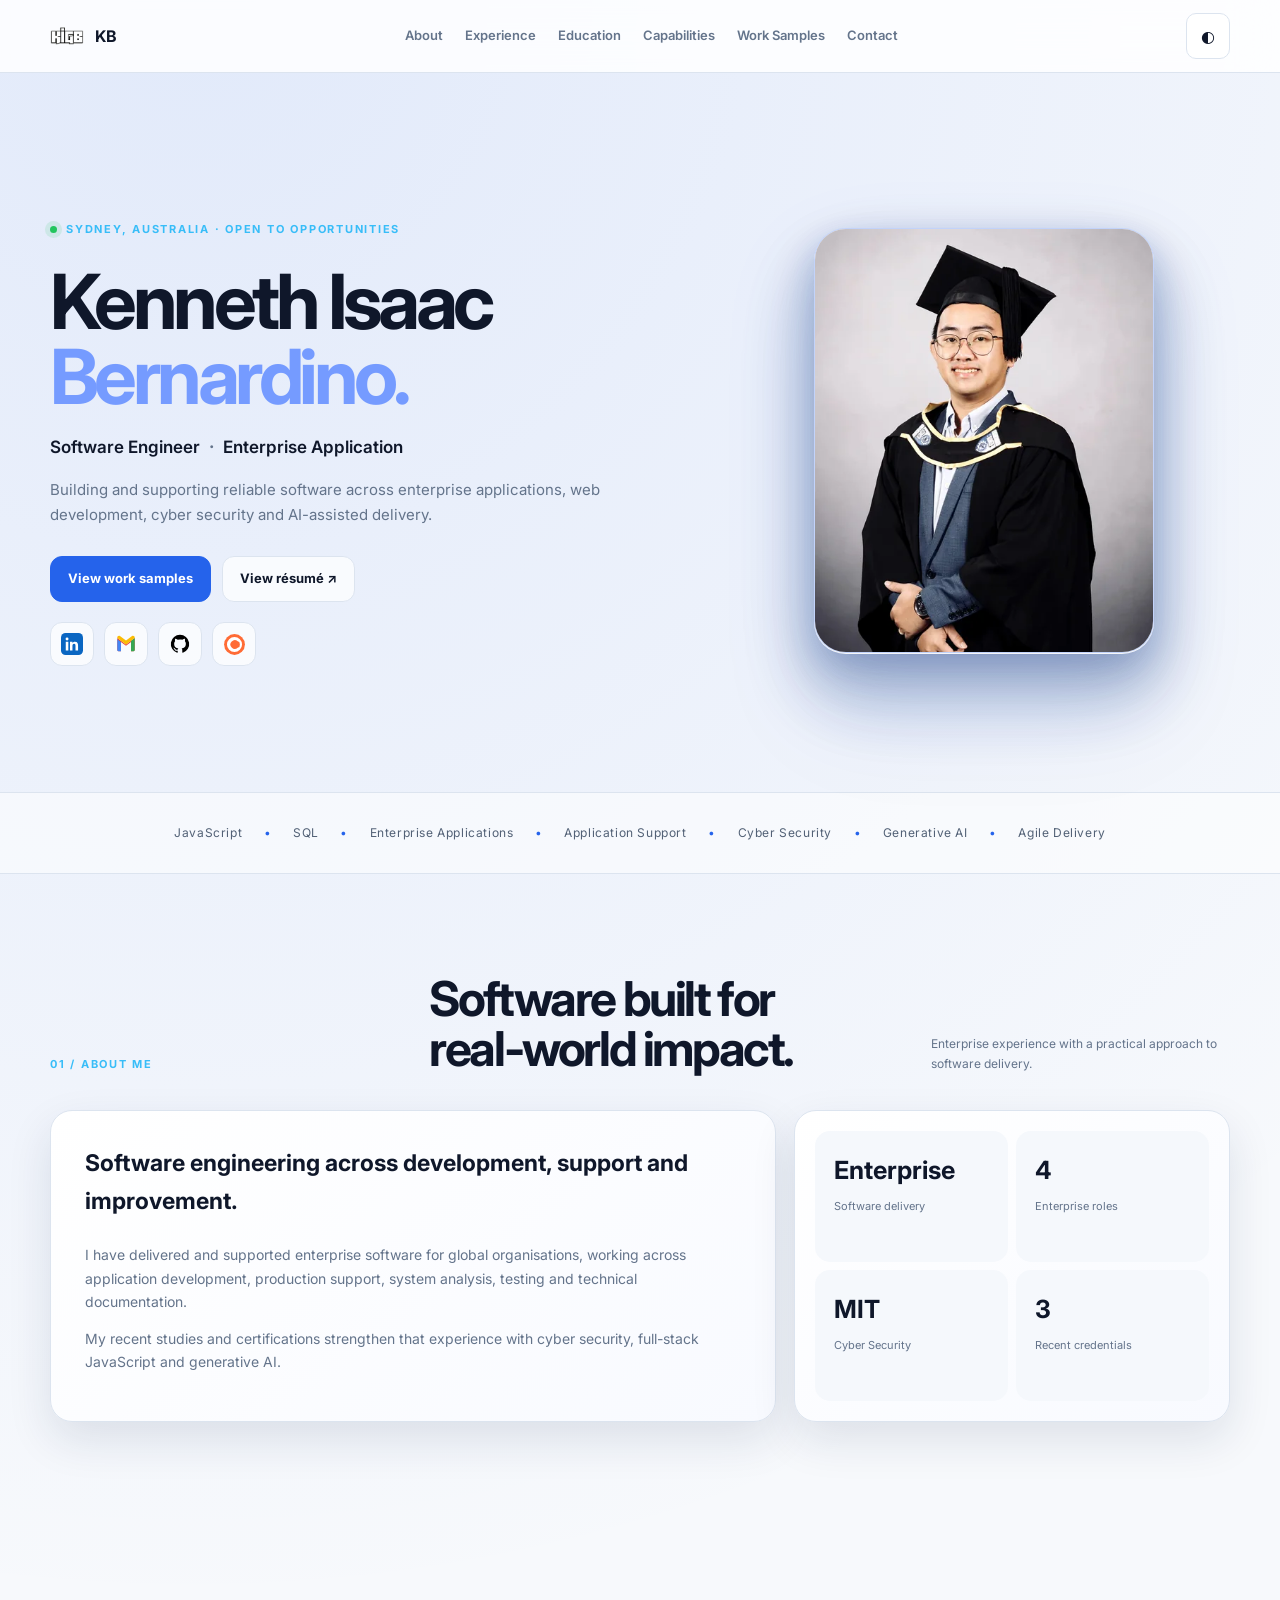
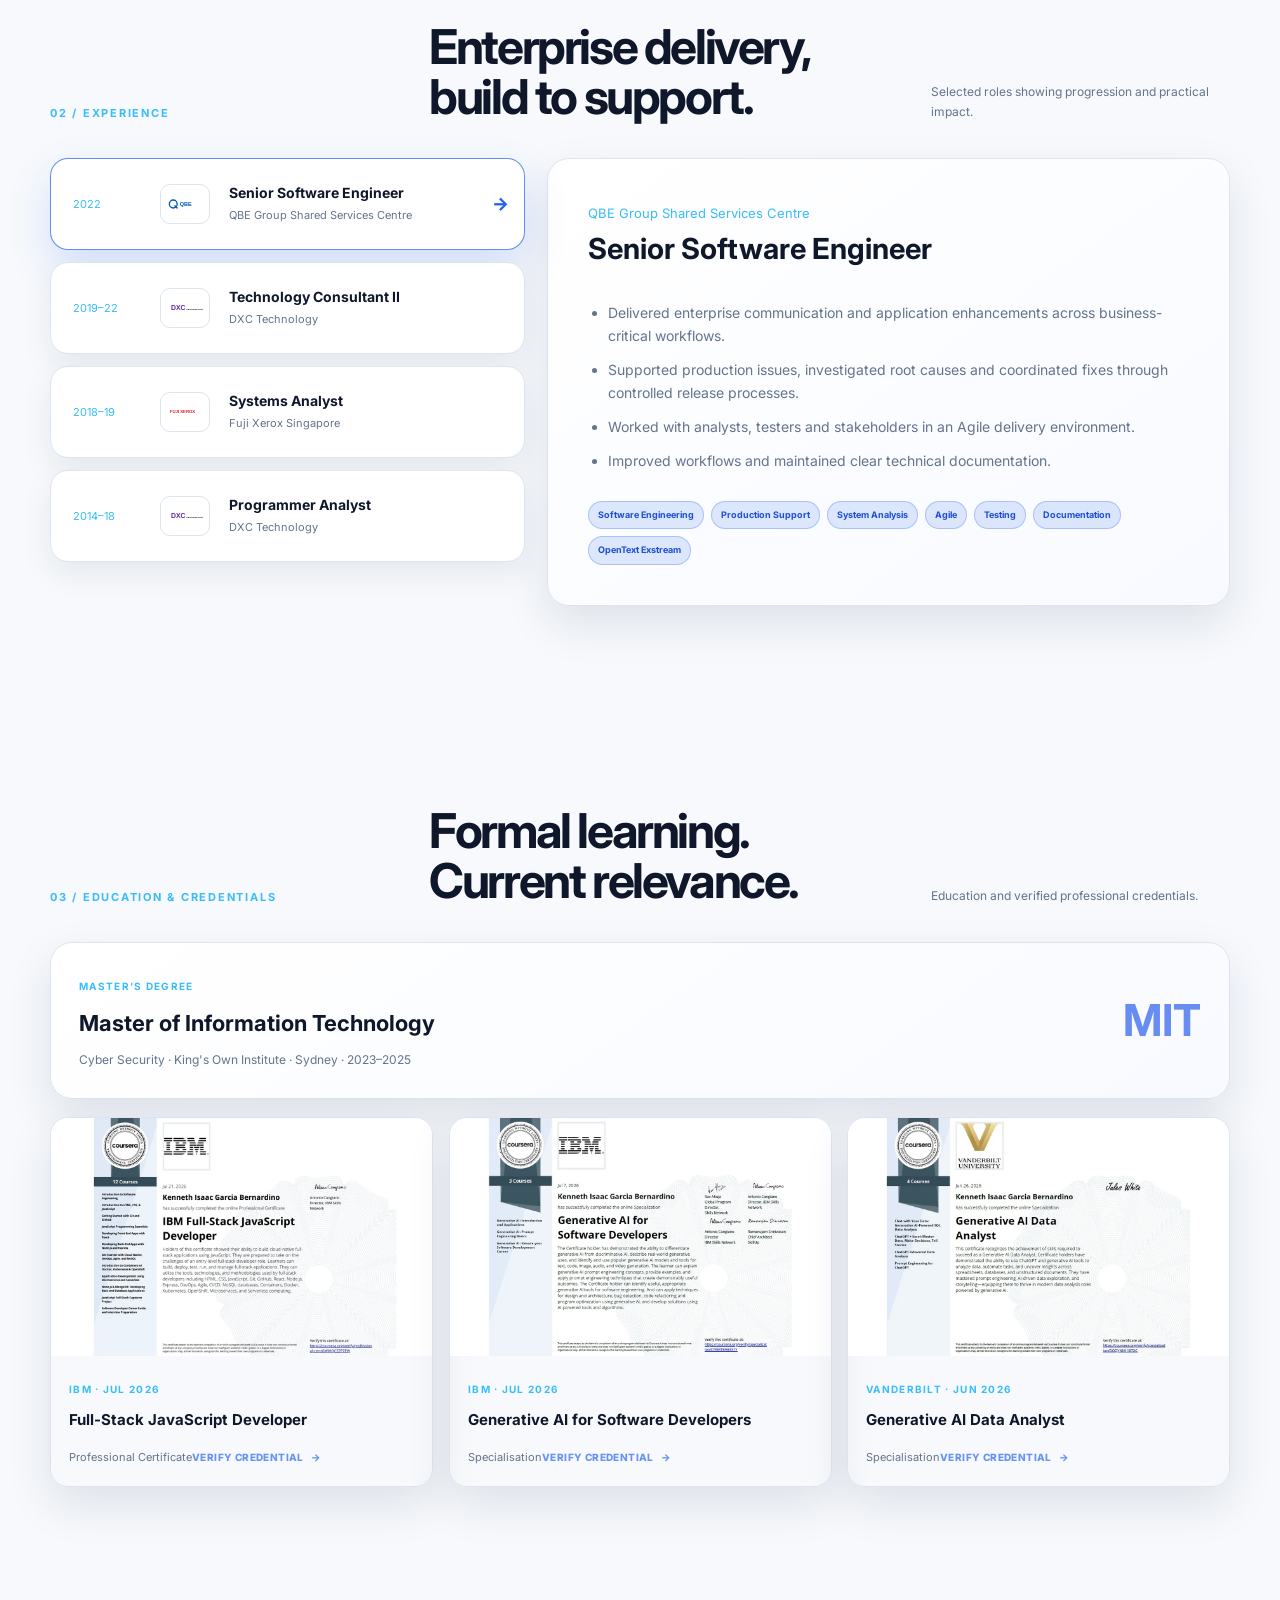
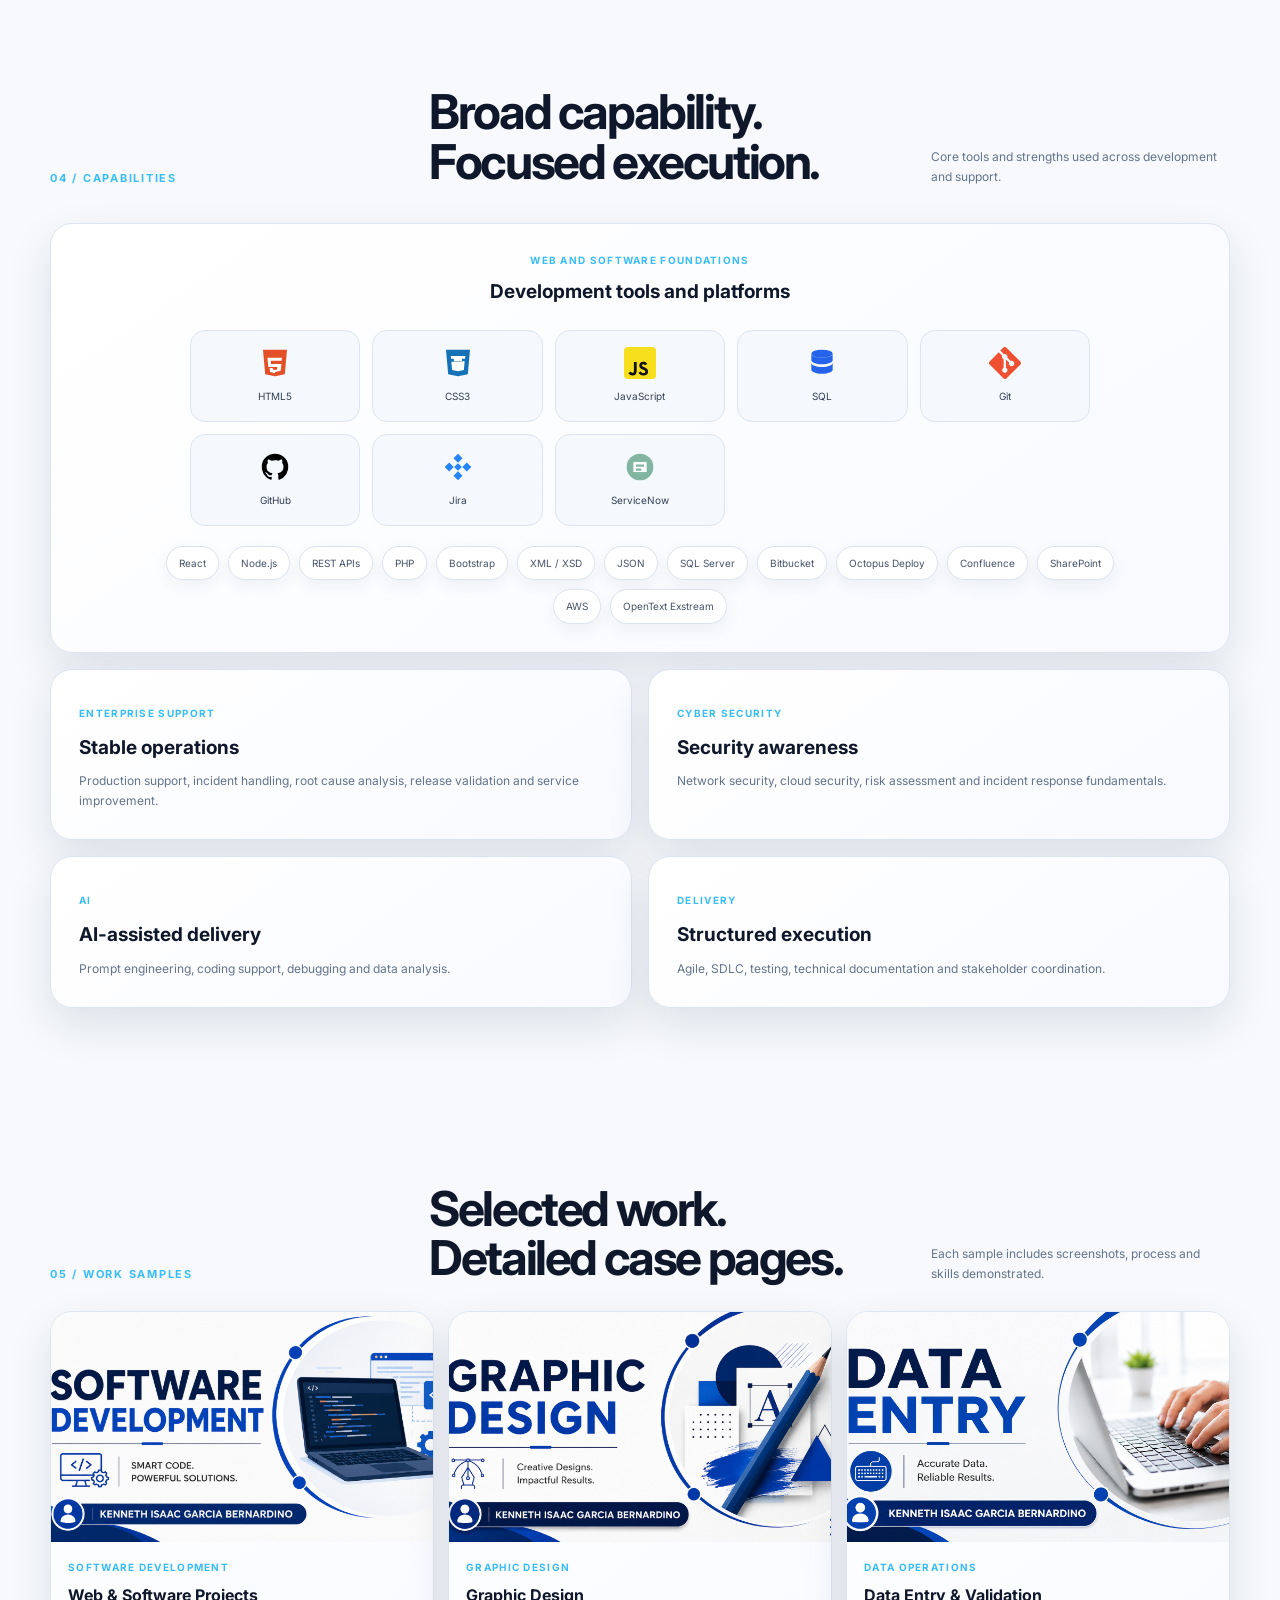
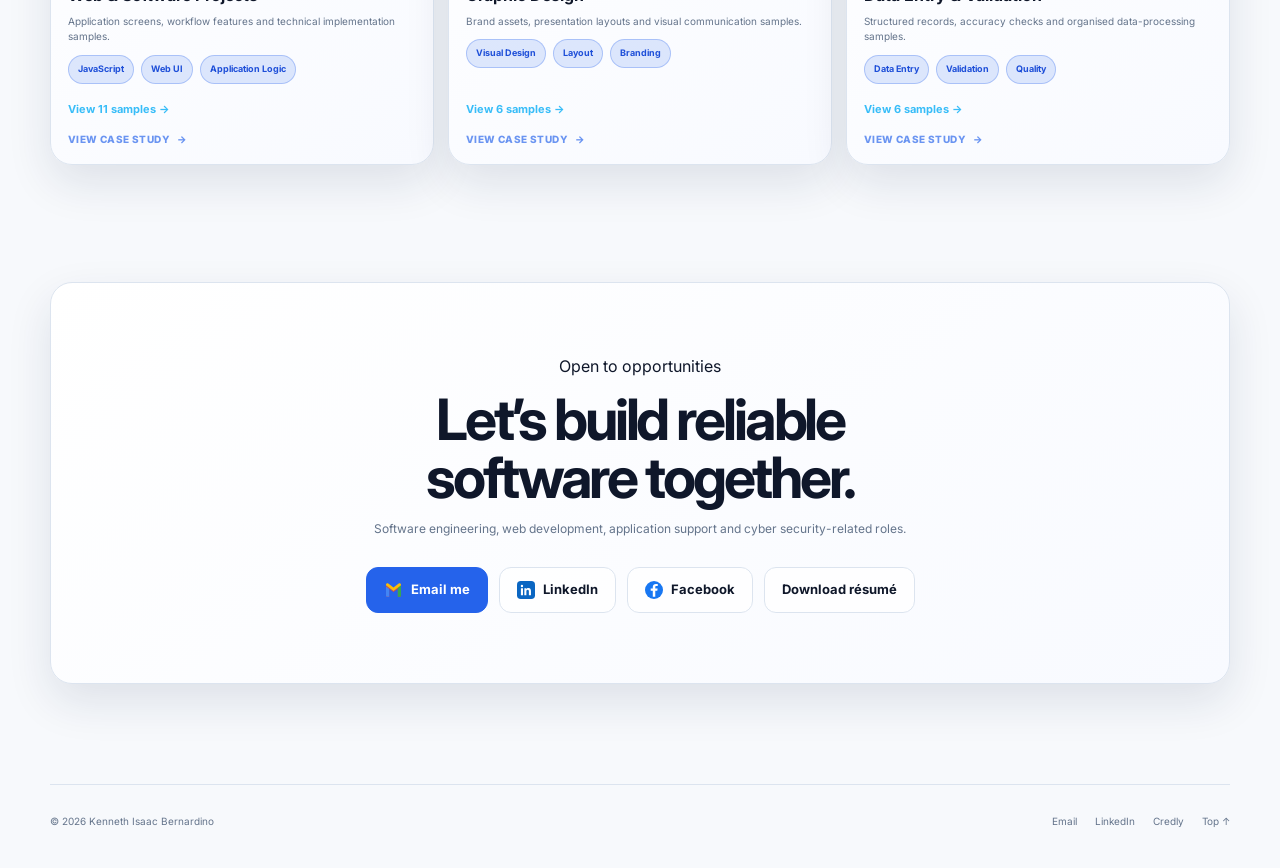
==== index.html @ ca3369ed "Initial portfolio website" ====
<!DOCTYPE html>

<html lang="en"><head><meta charset="utf-8"/><meta content="width=device-width,initial-scale=1" name="viewport"/><title>Kenneth Isaac Bernardino — Software Engineer</title><meta content="Software Engineer in Sydney with enterprise application, full-stack JavaScript, application support, cyber security and AI experience." name="description"/><meta content="#f7f9fc" name="theme-color"/><meta content="Kenneth Isaac Bernardino — Software Engineer" property="og:title"/><meta content="Enterprise software, web development, application support, cyber security and AI-assisted development." property="og:description"/><meta content="website" property="og:type"/><link href="https://example.com/" rel="canonical"/><link href="https://fonts.googleapis.com" rel="preconnect"/><link crossorigin="" href="https://fonts.gstatic.com" rel="preconnect"/><link href="https://fonts.googleapis.com/css2?family=Inter:wght@400;500;600;700&amp;display=swap" rel="stylesheet"/><link href="css/style.css" rel="stylesheet"/><script defer="" src="js/app.js"></script></head>
<body class="home-light"><div class="progress" id="progress"></div><header class="nav-wrap"><nav aria-label="Primary navigation" class="nav container"><a class="brand" href="#top"><img alt="Kenneth Bernardino logo" src="assets/images/logo.png"/><span>KB</span></a><div class="links" id="links"><a href="#about">About</a><a href="#experience">Experience</a><a href="#credentials">Education</a><a href="#skills">Capabilities</a><a href="#work">Work Samples</a><a href="#contact">Contact</a></div><div class="nav-actions"><button aria-label="Toggle colour theme" class="icon-btn" id="theme">◐</button><button aria-label="Open navigation" aria-expanded="false" aria-controls="links" class="menu" id="menu"><span></span><span></span><span></span></button></div></nav></header>
<main id="top">
<section class="hero container"><div class="hero-copy reveal"><span class="eyebrow"><i></i>Sydney, Australia · Open to opportunities</span><h1>Kenneth Isaac<br/><span>Bernardino.</span></h1><p class="role">Software Engineer <b>·</b> <span id="typing">Enterprise Applications</span></p><p class="intro">Building and supporting reliable software across enterprise applications, web development, cyber security and AI-assisted delivery.</p><div class="actions"><a class="btn primary interactive-card" href="#work">View work samples</a><a class="btn interactive-card" href="assets/resume/Kenneth_Bernardino_CV.pdf" rel="noopener" target="_blank">View résumé ↗</a></div><div class="social"><a aria-label="LinkedIn" class="social-icon interactive-card" href="https://www.linkedin.com/in/kenbernardino" rel="noopener" target="_blank"><img alt="" src="assets/icons/linkedin.svg"/></a><a aria-label="Email Kenneth" class="social-icon interactive-card" href="mailto:kent.bernardino@gmail.com"><img alt="" src="assets/icons/gmail.svg"/></a><a aria-label="GitHub" class="social-icon interactive-card" href="https://github.com/kbernardino20" rel="noopener" target="_blank"><img alt="" src="assets/icons/github.svg"/></a><a aria-label="Credly badges" class="social-icon interactive-card" href="https://www.credly.com/users/kennethbernardino/badges/credly" rel="noopener" target="_blank"><img alt="" src="assets/icons/credly.svg"/></a></div></div><div class="hero-visual reveal"><div class="portrait"><img alt="Portrait of Kenneth Isaac Bernardino" height="600" src="assets/images/profile.webp" width="480"/></div></div></section>
<section class="ticker" aria-label="Core skills"><div class="ticker-track"><span>JavaScript <i>•</i> SQL <i>•</i> Enterprise Applications <i>•</i> Application Support <i>•</i> Cyber Security <i>•</i> Generative AI <i>•</i> Agile Delivery</span><span aria-hidden="true">JavaScript <i>•</i> SQL <i>•</i> Enterprise Applications <i>•</i> Application Support <i>•</i> Cyber Security <i>•</i> Generative AI <i>•</i> Agile Delivery</span></div></section>
<section class="section container" id="about"><div class="section-head reveal"><span>01 / About me</span><h2>Software built for<br/>real-world impact.</h2><p>Enterprise experience with a practical approach to software delivery.</p></div><div class="about-grid"><article class="about-main reveal"><h3>Software engineering across development, support and improvement.</h3><p>I have delivered and supported enterprise software for global organisations, working across application development, production support, system analysis, testing and technical documentation.</p><p>My recent studies and certifications strengthen that experience with cyber security, full-stack JavaScript and generative AI.</p></article><div class="about-stats reveal"><div><strong>Enterprise</strong><span>Software delivery</span></div><div><strong>4</strong><span>Enterprise roles</span></div><div><strong>MIT</strong><span>Cyber Security</span></div><div><strong>3</strong><span>Recent credentials</span></div></div></div></section><section class="section container" id="experience"><div class="section-head reveal"><span>02 / Experience</span><h2>Enterprise delivery,<br/>build to support.</h2><p>Selected roles showing progression and practical impact.</p></div><div class="experience-grid"><div class="experience-list reveal"><button class="job active interactive-card" data-job="qbe"><span>2022</span><img alt="" class="company-logo" src="assets/company-logos/qbe.svg"/><div><strong>Senior Software Engineer</strong><small>QBE Group Shared Services Centre</small></div></button><button class="job interactive-card" data-job="dxc2"><span>2019–22</span><img alt="" class="company-logo" src="assets/company-logos/dxc.svg"/><div><strong>Technology Consultant II</strong><small>DXC Technology</small></div></button><button class="job interactive-card" data-job="fx"><span>2018–19</span><img alt="" class="company-logo" src="assets/company-logos/fuji-xerox.svg"/><div><strong>Systems Analyst</strong><small>Fuji Xerox Singapore</small></div></button><button class="job interactive-card" data-job="dxc1"><span>2014–18</span><img alt="" class="company-logo" src="assets/company-logos/dxc.svg"/><div><strong>Programmer Analyst</strong><small>DXC Technology</small></div></button></div><div class="job-panel reveal" id="job-panel"></div></div></section>
<section class="section container" id="credentials"><div class="section-head reveal"><span>03 / Education &amp; credentials</span><h2>Formal learning.<br/>Current relevance.</h2><p>Education and verified professional credentials.</p></div><div class="education reveal"><div><span>Master's degree</span><h3>Master of Information Technology</h3><p>Cyber Security · King's Own Institute · Sydney · 2023–2025</p></div><strong>MIT</strong></div><div class="certs"><a class="cert reveal interactive-card" href="https://coursera.org/verify/professional-cert/GWIHQCZZP7EW" rel="noopener" target="_blank"><img alt="IBM Full-Stack JavaScript Developer certificate" loading="lazy" src="assets/certificates/ibm-fullstack.webp"/><div><span>IBM · Jul 2026</span><h3>Full-Stack JavaScript Developer</h3><small>Professional Certificate</small><span class="hover-cue">Verify credential</span></div></a><a class="cert reveal interactive-card" href="https://coursera.org/verify/specialization/CFRMTB98331Y" rel="noopener" target="_blank"><img alt="IBM Generative AI for Software Developers certificate" loading="lazy" src="assets/certificates/ibm-genai.webp"/><div><span>IBM · Jul 2026</span><h3>Generative AI for Software Developers</h3><small>Specialisation</small><span class="hover-cue">Verify credential</span></div></a><a class="cert reveal interactive-card" href="https://coursera.org/verify/specialization/DOQYNN1187XC" rel="noopener" target="_blank"><img alt="Vanderbilt Generative AI Data Analyst certificate" loading="lazy" src="assets/certificates/vanderbilt-ai.webp"/><div><span>Vanderbilt · Jun 2026</span><h3>Generative AI Data Analyst</h3><small>Specialisation</small><span class="hover-cue">Verify credential</span></div></a></div></section>
<section class="section container" id="skills"><div class="section-head reveal"><span>04 / Capabilities</span><h2>Broad capability.<br/>Focused execution.</h2><p>Core tools and strengths used across development and support.</p></div><div class="bento"><article class="bento-card wide reveal foundations-card"><span>Web and software foundations</span><h3>Development tools and platforms</h3><div class="logo-cloud"><div class="tech-logo"><img alt="HTML5 logo" src="assets/icons/html5.svg"/><span>HTML5</span></div><div class="tech-logo"><img alt="CSS3 logo" src="assets/icons/css3.svg"/><span>CSS3</span></div><div class="tech-logo"><img alt="JavaScript logo" src="assets/icons/javascript.svg"/><span>JavaScript</span></div><div class="tech-logo"><img alt="SQL database icon" src="assets/icons/sql.svg"/><span>SQL</span></div><div class="tech-logo"><img alt="Git logo" src="assets/icons/git.svg"/><span>Git</span></div><div class="tech-logo"><img alt="GitHub logo" src="assets/icons/github.svg"/><span>GitHub</span></div><div class="tech-logo"><img alt="Jira logo" src="assets/icons/jira.svg"/><span>Jira</span></div><div class="tech-logo"><img alt="ServiceNow icon" src="assets/icons/servicenow.svg"/><span>ServiceNow</span></div></div><div aria-label="Additional development tools and platforms" class="tool-tags"><span>React</span><span>Node.js</span><span>REST APIs</span><span>PHP</span><span>Bootstrap</span><span>XML / XSD</span><span>JSON</span><span>SQL Server</span><span>Bitbucket</span><span>Octopus Deploy</span><span>Confluence</span><span>SharePoint</span><span>AWS</span><span>OpenText Exstream</span></div></article><article class="bento-card reveal"><span>Enterprise support</span><h3>Stable operations</h3><p>Production support, incident handling, root cause analysis, release validation and service improvement.</p></article><article class="bento-card reveal"><span>Cyber security</span><h3>Security awareness</h3><p>Network security, cloud security, risk assessment and incident response fundamentals.</p></article><article class="bento-card reveal"><span>AI</span><h3>AI-assisted delivery</h3><p>Prompt engineering, coding support, debugging and data analysis.</p></article><article class="bento-card reveal"><span>Delivery</span><h3>Structured execution</h3><p>Agile, SDLC, testing, technical documentation and stakeholder coordination.</p></article></div></section>
<section class="section container" id="work"><div class="section-head reveal"><span>05 / Work samples</span><h2>Selected work.<br/>Detailed case pages.</h2><p>Each sample includes screenshots, process and skills demonstrated.</p></div><div class="projects projects-centered"><a class="project reveal interactive-card" href="work-samples/software-development.html"><div class="project-image"><img alt="Software Development work sample cover" loading="lazy" src="assets/covers/software-development.jpg"/></div><div class="project-info"><span>Software development</span><h3>Web &amp; Software Projects</h3><p>Application screens, workflow features and technical implementation samples.</p><div class="tags"><b>JavaScript</b><b>Web UI</b><b>Application Logic</b></div><em>View 11 samples →</em><span class="hover-cue">View case study</span></div></a><a class="project reveal interactive-card" href="work-samples/graphic-design.html"><div class="project-image"><img alt="Graphic Design work sample cover" loading="lazy" src="assets/covers/graphic-design.jpg"/></div><div class="project-info"><span>Graphic design</span><h3>Graphic Design</h3><p>Brand assets, presentation layouts and visual communication samples.</p><div class="tags"><b>Visual Design</b><b>Layout</b><b>Branding</b></div><em>View 6 samples →</em><span class="hover-cue">View case study</span></div></a><a class="project reveal interactive-card" href="work-samples/data-entry.html"><div class="project-image"><img alt="Data Entry work sample cover" loading="lazy" src="assets/covers/data-entry.png"/></div><div class="project-info"><span>Data operations</span><h3>Data Entry &amp; Validation</h3><p>Structured records, accuracy checks and organised data-processing samples.</p><div class="tags"><b>Data Entry</b><b>Validation</b><b>Quality</b></div><em>View 6 samples →</em><span class="hover-cue">View case study</span></div></a></div></section>
<section class="contact container" id="contact"><div class="contact-inner reveal"><span>Open to opportunities</span><h2>Let’s build reliable<br/>software together.</h2><p>Software engineering, web development, application support and cyber security-related roles.</p><div class="actions"><a class="btn primary interactive-card" href="mailto:kent.bernardino@gmail.com"><img alt="" src="assets/icons/gmail.svg" style="width:19px;margin-right:8px"/>Email me</a><a class="btn interactive-card" href="https://www.linkedin.com/in/kenbernardino" rel="noopener" target="_blank"><img alt="" src="assets/icons/linkedin.svg" style="width:18px;margin-right:8px"/>LinkedIn</a><a class="btn interactive-card" href="https://www.facebook.com/qhulet14" rel="noopener" target="_blank"><img alt="" src="assets/icons/facebook.svg" style="width:18px;margin-right:8px"/>Facebook</a><a class="btn interactive-card" download="" href="assets/resume/Kenneth_Bernardino_CV.pdf">Download résumé</a></div></div></section></main><footer class="container"><span>© <span id="year"></span> Kenneth Isaac Bernardino</span><div><a href="mailto:kent.bernardino@gmail.com">Email</a><a href="https://www.linkedin.com/in/kenbernardino" rel="noopener" target="_blank">LinkedIn</a><a href="https://www.credly.com/users/kennethbernardino/badges/credly" rel="noopener" target="_blank">Credly</a><a href="#top">Top ↑</a></div></footer><a aria-label="Back to top" class="back-to-top" href="#top" id="backToTop">↑</a></body></html>
---- css/style.css ----
:root{--bg:#07101f;--surface:#0d1729;--surface2:#101d33;--text:#f7f9fc;--muted:#9aa8bd;--line:rgba(255,255,255,.1);--blue:#2563eb;--sky:#38bdf8;--green:#22c55e;--radius:22px;--shadow:0 22px 65px rgba(0,0,0,.26);--max:1180px}
*{box-sizing:border-box}html{scroll-behavior:smooth}body{margin:0;font-family:Inter,system-ui,-apple-system,BlinkMacSystemFont,"Segoe UI",sans-serif;background:radial-gradient(circle at 15% 0,rgba(37,99,235,.16),transparent 26%),var(--bg);color:var(--text);line-height:1.65}img{max-width:100%;display:block}a{color:inherit;text-decoration:none}button{font:inherit}.container{width:min(var(--max),calc(100% - 36px));margin:auto}.progress{position:fixed;z-index:80;top:0;left:0;height:3px;background:linear-gradient(90deg,var(--blue),var(--sky));width:0}.nav-wrap{position:sticky;top:0;z-index:50;backdrop-filter:blur(18px);background:rgba(7,16,31,.78);border-bottom:1px solid var(--line)}.nav{height:72px;display:flex;align-items:center;justify-content:space-between;gap:24px}.brand{display:flex;align-items:center;gap:11px;font-weight:700}.brand img{width:34px;height:34px;object-fit:contain}.links{display:flex;gap:22px}.links a{font-size:13px;color:var(--muted);font-weight:600}.links a:hover{color:var(--text)}.nav-actions{display:flex;gap:8px}.icon-btn,.menu{border:1px solid var(--line);background:rgba(255,255,255,.04);color:var(--text);border-radius:10px;padding:9px 12px}.menu{display:none}.hero{min-height:720px;display:grid;grid-template-columns:1.12fr .88fr;align-items:center;gap:64px;padding:86px 0 70px}.eyebrow,.section-head>span{font-size:11px;letter-spacing:.16em;text-transform:uppercase;color:var(--sky);font-weight:700}.eyebrow i{display:inline-block;width:7px;height:7px;border-radius:50%;background:var(--green);margin-right:9px;box-shadow:0 0 0 5px rgba(34,197,94,.12)}h1,h2,h3,p{margin-top:0}.hero h1{font-size:clamp(46px,6vw,76px);line-height:.98;letter-spacing:-.06em;margin:24px 0 20px}.hero h1 span{color:#759bff}.role{font-size:17px;font-weight:600}.role b{color:var(--muted);padding:0 5px}.intro{max-width:650px;color:var(--muted);font-size:15px}.actions{display:flex;flex-wrap:wrap;gap:11px;margin-top:28px}.btn{display:inline-flex;align-items:center;justify-content:center;min-height:44px;padding:0 17px;border:1px solid var(--line);border-radius:12px;background:rgba(255,255,255,.04);font-size:13px;font-weight:700}.btn.primary{background:var(--blue);border-color:var(--blue)}.social{display:flex;gap:10px;margin-top:20px}.social-icon{width:42px;height:42px;border:1px solid var(--line);border-radius:12px;display:grid;place-items:center;background:rgba(255,255,255,.04)}.social-icon img{width:22px;height:22px}.hero-visual{position:relative;min-height:500px;display:grid;place-items:center}.portrait{width:min(330px,78vw);aspect-ratio:4/5;border-radius:38px;overflow:hidden;border:1px solid var(--line);box-shadow:var(--shadow);background:linear-gradient(145deg,#102342,#07101f)}.portrait img{width:100%;height:100%;object-fit:cover}.floating{position:absolute;padding:13px 15px;background:rgba(13,23,41,.9);border:1px solid var(--line);border-radius:14px;box-shadow:var(--shadow)}.floating strong{display:block;font-size:15px}.floating span{font-size:11px;color:var(--muted)}.f1{left:3%;top:23%}.f2{right:1%;bottom:24%}.ticker{overflow:hidden;border-block:1px solid var(--line);background:rgba(255,255,255,.025)}.ticker div{white-space:nowrap;padding:15px 0;text-align:center;color:#b9c5d7;font-size:12px;letter-spacing:.05em}.ticker i{color:var(--blue);font-style:normal;margin:0 18px}.section{padding:100px 0}.section-head{display:grid;grid-template-columns:1fr 1.35fr .85fr;gap:28px;align-items:end;margin-bottom:36px}.section-head h2{font-size:clamp(31px,4vw,48px);line-height:1.04;letter-spacing:-.05em;margin:0}.section-head p{font-size:12px;color:var(--muted);max-width:300px;margin:0}.about-grid{display:grid;grid-template-columns:1.25fr .75fr;gap:18px}.about-main,.about-stats,.education,.bento-card,.job-panel,.project,.contact-inner{border:1px solid var(--line);background:linear-gradient(145deg,rgba(255,255,255,.055),rgba(255,255,255,.018));border-radius:var(--radius)}.about-main{padding:34px}.about-main h3{font-size:23px;max-width:650px}.about-main p{font-size:14px;color:var(--muted);max-width:720px}.about-stats{padding:20px;display:grid;grid-template-columns:1fr 1fr;gap:8px}.about-stats div{padding:19px;border-radius:15px;background:rgba(255,255,255,.04)}.about-stats strong{display:block;font-size:25px}.about-stats span{font-size:11px;color:var(--muted)}.education{display:flex;align-items:center;justify-content:space-between;padding:28px;margin-bottom:18px}.education span,.cert span,.bento-card>span,.project-info>span{font-size:10px;text-transform:uppercase;letter-spacing:.13em;color:var(--sky);font-weight:700}.education h3{font-size:22px;margin:8px 0}.education p{font-size:12px;color:var(--muted);margin:0}.education>strong{font-size:44px;color:#678df3}.certs{display:grid;grid-template-columns:repeat(3,1fr);gap:16px}.cert{border:1px solid var(--line);border-radius:18px;overflow:hidden;background:rgba(255,255,255,.035)}.cert img{aspect-ratio:16/10;width:100%;object-fit:cover}.cert div{padding:18px}.cert h3{font-size:15px;margin:8px 0 3px}.cert small{font-size:11px;color:var(--muted)}.bento{display:grid;grid-template-columns:repeat(2,1fr);gap:16px}.bento-card{padding:28px}.bento-card.wide{grid-column:1/-1}.bento-card h3{font-size:19px;margin:8px 0}.bento-card p{font-size:12px;color:var(--muted);margin:0}.logo-cloud{display:grid;grid-template-columns:repeat(5,1fr);gap:12px;margin-top:22px}.tech-logo{min-height:92px;border:1px solid var(--line);border-radius:15px;background:rgba(255,255,255,.035);display:flex;flex-direction:column;align-items:center;justify-content:center;gap:9px}.tech-logo img{width:32px;height:32px}.tech-logo span{font-size:10px;color:#c7d2e3}.experience-grid{display:grid;grid-template-columns:.75fr 1.25fr;gap:16px}.experience-list{display:flex;flex-direction:column;gap:8px}.job{border:1px solid var(--line);background:rgba(255,255,255,.025);color:var(--text);border-radius:14px;padding:17px;text-align:left;display:grid;grid-template-columns:66px 1fr;gap:12px;cursor:pointer}.job.active,.job:hover{border-color:rgba(56,189,248,.55);background:rgba(37,99,235,.13)}.job>span{font-size:10px;color:var(--sky)}.job strong{display:block;font-size:13px}.job small{color:var(--muted);font-size:10px}.job-panel{padding:30px;min-height:350px}.job-panel h3{font-size:25px;margin-bottom:4px}.job-panel .company{color:var(--sky);font-size:12px}.job-panel ul{padding-left:20px;margin:22px 0}.job-panel li{font-size:13px;color:var(--muted);margin:8px 0}.tag-row,.tags{display:flex;flex-wrap:wrap;gap:7px}.tag-row b,.tags b{font-size:9px;padding:6px 9px;border-radius:999px;background:rgba(37,99,235,.14);border:1px solid rgba(37,99,235,.28);color:#bdceff}.projects{display:grid;grid-template-columns:repeat(3,1fr);gap:16px}.project{overflow:hidden;transition:.25s transform,.25s border-color}.project:hover{transform:translateY(-5px);border-color:rgba(56,189,248,.45)}.project-image{aspect-ratio:16/9;overflow:hidden;background:#fff}.project-image img{width:100%;height:100%;object-fit:cover}.project-info{padding:20px}.project-info h3{font-size:18px;margin:8px 0}.project-info p{font-size:11px;color:var(--muted);min-height:38px}.project-info em{display:block;margin-top:16px;font-style:normal;font-size:11px;color:var(--sky);font-weight:700}.contact{padding:40px 0 100px}.contact-inner{text-align:center;padding:70px 20px}.contact-inner h2{font-size:clamp(34px,5vw,57px);letter-spacing:-.055em;line-height:1.02;margin:12px 0}.contact-inner p{font-size:12px;color:var(--muted)}.contact-inner .actions{justify-content:center}footer{display:flex;justify-content:space-between;padding:28px 0 38px;border-top:1px solid var(--line);font-size:10px;color:var(--muted)}footer div{display:flex;gap:18px}.reveal{opacity:0;transform:translateY(18px);transition:.7s ease}.reveal.visible{opacity:1;transform:none}
/* Light case-study pages */
.case-page{background:#f6f8fc;color:#101827}.case-page .nav-wrap{background:rgba(255,255,255,.88);border-color:#dbe3ef}.case-page .brand,.case-page .links a,.case-page .icon-btn{color:#101827}.case-page .case-nav{height:66px}.case-main{padding:46px 0 90px}.case-cover{border-radius:24px;overflow:hidden;box-shadow:0 20px 55px rgba(24,40,72,.15);background:#fff}.case-cover img{width:100%;aspect-ratio:2/1;object-fit:cover}.case-intro{display:grid;grid-template-columns:1.15fr .85fr;gap:36px;padding:50px 0}.case-intro h1{font-size:clamp(38px,5vw,64px);line-height:1;letter-spacing:-.055em;margin-bottom:20px}.case-intro p{font-size:14px;color:#5c687b}.case-meta{display:grid;grid-template-columns:1fr 1fr;gap:12px}.case-meta div{background:white;border:1px solid #e1e7f0;border-radius:16px;padding:18px}.case-meta span{display:block;font-size:9px;text-transform:uppercase;letter-spacing:.13em;color:#2563eb;font-weight:700}.case-meta strong{display:block;margin-top:6px;font-size:12px}.case-section{padding:54px 0;border-top:1px solid #dfe6ef}.case-section-head{display:grid;grid-template-columns:.35fr 1fr;gap:30px;margin-bottom:25px}.case-section-head span{font-size:10px;color:#2563eb;font-weight:700;text-transform:uppercase;letter-spacing:.12em}.case-section-head h2{font-size:30px;letter-spacing:-.04em;margin:0}.case-copy{max-width:820px;color:#5c687b;font-size:13px}.case-list{display:grid;grid-template-columns:repeat(3,1fr);gap:12px;margin-top:24px}.case-list article{background:#fff;border:1px solid #e1e7f0;border-radius:16px;padding:20px}.case-list h3{font-size:14px;margin-bottom:7px}.case-list p{font-size:11px;color:#647086;margin:0}.gallery{display:grid;grid-template-columns:repeat(2,1fr);gap:18px}.shot{background:#fff;border:1px solid #dde5ef;border-radius:18px;overflow:hidden;box-shadow:0 12px 32px rgba(24,40,72,.08)}.shot img{width:100%;height:100%;object-fit:cover}.shot figcaption{padding:11px 14px;font-size:10px;color:#68758a}.case-footer{padding:34px 0;border-top:1px solid #dfe6ef;color:#68758a;font-size:10px;display:flex;justify-content:space-between}.light-btn{display:inline-flex;align-items:center;min-height:42px;padding:0 15px;border-radius:11px;background:#2563eb;color:white;font-size:11px;font-weight:700}.light-btn.secondary{background:#fff;color:#101827;border:1px solid #dbe3ef}
@media(max-width:900px){.links{display:none;position:absolute;top:72px;left:18px;right:18px;padding:16px;background:#0d1729;border:1px solid var(--line);border-radius:16px;flex-direction:column}.links.open{display:flex}.menu{display:block}.hero{grid-template-columns:1fr;min-height:auto;padding-top:70px}.hero-visual{min-height:430px}.section-head{grid-template-columns:1fr;gap:8px}.about-grid,.experience-grid,.case-intro{grid-template-columns:1fr}.certs,.projects{grid-template-columns:1fr 1fr}.logo-cloud{grid-template-columns:repeat(3,1fr)}.case-list{grid-template-columns:1fr 1fr}.case-page .links{background:white}.case-page .links a{color:#101827}}
@media(max-width:620px){.container{width:min(100% - 24px,var(--max))}.hero h1{font-size:44px}.hero{gap:25px}.portrait{width:250px}.f1{left:0}.f2{right:0}.section{padding:76px 0}.section-head h2{font-size:34px}.about-stats,.bento,.certs,.projects,.gallery,.case-list{grid-template-columns:1fr}.education{align-items:flex-start}.education>strong{font-size:31px}.logo-cloud{grid-template-columns:repeat(2,1fr)}.job{grid-template-columns:55px 1fr}.contact-inner{padding:52px 16px}.case-main{padding-top:25px}.case-cover{border-radius:16px}.case-intro{padding:32px 0}.case-intro h1{font-size:39px}.case-section-head{grid-template-columns:1fr;gap:7px}.case-footer{flex-direction:column;gap:8px}.projects{gap:14px}}
@media(prefers-reduced-motion:reduce){html{scroll-behavior:auto}.reveal{opacity:1;transform:none;transition:none}.project{transition:none}}

/* 2026 light-first refresh */
.home-light{--bg:#f7f9fc;--surface:#fff;--surface2:#f1f5fb;--text:#0f172a;--muted:#64748b;--line:#dce4ef;--shadow:0 22px 60px rgba(30,64,175,.12);background:radial-gradient(circle at 15% 0,rgba(37,99,235,.10),transparent 28%),var(--bg);color:var(--text)}
.home-light.theme-dark{--bg:#07101f;--surface:#0d1729;--surface2:#101d33;--text:#f7f9fc;--muted:#9aa8bd;--line:rgba(255,255,255,.1);--shadow:0 22px 65px rgba(0,0,0,.26);background:radial-gradient(circle at 15% 0,rgba(37,99,235,.16),transparent 26%),var(--bg)}
.home-light .nav-wrap{background:rgba(247,249,252,.86)}.home-light.theme-dark .nav-wrap{background:rgba(7,16,31,.78)}
.home-light .icon-btn,.home-light .menu,.home-light .btn,.home-light .social-icon{background:rgba(255,255,255,.72)}
.home-light.theme-dark .icon-btn,.home-light.theme-dark .menu,.home-light.theme-dark .btn,.home-light.theme-dark .social-icon{background:rgba(255,255,255,.04)}
.home-light .btn.primary{color:#fff;background:var(--blue)}
.home-light .floating{background:rgba(255,255,255,.92)}.home-light.theme-dark .floating{background:rgba(13,23,41,.9)}
.home-light .ticker{background:rgba(255,255,255,.55)}.home-light .ticker div{color:#526176}.home-light.theme-dark .ticker{background:rgba(255,255,255,.025)}.home-light.theme-dark .ticker div{color:#b9c5d7}
.home-light .about-main,.home-light .about-stats,.home-light .education,.home-light .bento-card,.home-light .job-panel,.home-light .project,.home-light .contact-inner{background:linear-gradient(145deg,#fff,#f8faff)}
.home-light.theme-dark .about-main,.home-light.theme-dark .about-stats,.home-light.theme-dark .education,.home-light.theme-dark .bento-card,.home-light.theme-dark .job-panel,.home-light.theme-dark .project,.home-light.theme-dark .contact-inner{background:linear-gradient(145deg,rgba(255,255,255,.055),rgba(255,255,255,.018))}
.home-light .about-stats div,.home-light .tech-logo{background:#f5f8fc}.home-light.theme-dark .about-stats div,.home-light.theme-dark .tech-logo{background:rgba(255,255,255,.04)}
.home-light .tech-logo span{color:#334155}.home-light.theme-dark .tech-logo span{color:#c7d2e3}
.home-light .job{background:#fff;color:var(--text)}.home-light.theme-dark .job{background:rgba(255,255,255,.025)}
.home-light .tag-row b,.home-light .tags b{color:#1d4ed8}.home-light.theme-dark .tag-row b,.home-light.theme-dark .tags b{color:#bdceff}
.foundations-card{text-align:center}.foundations-card .logo-cloud{max-width:900px;margin:22px auto 0}.foundations-card>span,.foundations-card h3{display:block;text-align:center}
.projects{grid-template-columns:repeat(2,1fr)}
.back-to-top{position:fixed;right:22px;bottom:22px;z-index:90;width:46px;height:46px;border-radius:50%;display:grid;place-items:center;background:#2563eb;color:#fff;box-shadow:0 12px 30px rgba(37,99,235,.32);font-size:21px;font-weight:700;opacity:0;visibility:hidden;transform:translateY(10px);transition:.25s}
.back-to-top.visible{opacity:1;visibility:visible;transform:none}.back-to-top:hover{transform:translateY(-3px)}
.case-centered .case-intro{grid-template-columns:1fr;max-width:920px;margin:auto;text-align:center}.case-centered .case-intro .actions{justify-content:center}.case-centered .case-meta{max-width:760px;margin:10px auto 0}.case-centered .case-section-head{display:block;text-align:center}.case-centered .case-section-head span{display:block;margin-bottom:8px}.case-centered .case-copy{margin-left:auto;margin-right:auto;text-align:center}.case-centered .case-list{max-width:980px;margin-left:auto;margin-right:auto}.case-centered .gallery{max-width:1080px;margin-left:auto;margin-right:auto}.case-centered .case-cover{max-width:1080px;margin:auto}
.shot{cursor:zoom-in;transition:transform .2s,box-shadow .2s}.shot:hover{transform:translateY(-3px);box-shadow:0 18px 42px rgba(24,40,72,.14)}
.image-modal{position:fixed;inset:0;z-index:200;display:none;place-items:center;padding:26px;background:rgba(15,23,42,.88);backdrop-filter:blur(8px)}.image-modal.open{display:grid}.image-modal-card{position:relative;width:min(1180px,96vw);max-height:92vh;background:#fff;border-radius:20px;overflow:hidden;box-shadow:0 30px 90px rgba(0,0,0,.45)}.image-modal-card img{width:100%;max-height:78vh;object-fit:contain;background:#edf2f7}.image-modal-caption{padding:16px 20px;color:#334155;font-size:13px;text-align:center}.image-modal-close{position:absolute;right:12px;top:12px;width:38px;height:38px;border:0;border-radius:50%;background:rgba(15,23,42,.85);color:#fff;font-size:22px;cursor:pointer}
@media(max-width:900px){.home-light .links{background:#fff}.home-light.theme-dark .links{background:#0d1729}.projects{grid-template-columns:1fr 1fr}}
@media(max-width:620px){.projects{grid-template-columns:1fr}.back-to-top{right:14px;bottom:14px}.case-centered .case-meta{grid-template-columns:1fr 1fr}}

/* Compact work samples + company logos */
#work.section{padding-top:76px;padding-bottom:76px}
#work .section-head{margin-bottom:28px}
.projects{gap:14px}
.project{display:grid;grid-template-columns:42% 58%;min-height:230px}
.project-image{aspect-ratio:auto;min-height:230px}
.project-info{padding:18px}
.project-info h3{font-size:16px;margin:6px 0}
.project-info p{font-size:10px;line-height:1.55;min-height:auto;margin-bottom:10px}
.project-info em{margin-top:12px}
.job{grid-template-columns:54px 54px 1fr;align-items:center}
.company-logo{width:48px;height:34px;object-fit:contain;background:#fff;border-radius:8px;padding:5px;border:1px solid var(--line)}
.figma-callout .actions{justify-content:center;margin-top:18px}
@media(max-width:900px){.project{grid-template-columns:1fr}.project-image{min-height:190px}.job{grid-template-columns:46px 48px 1fr}}
@media(max-width:620px){#work.section{padding-top:58px;padding-bottom:58px}.project-image{min-height:160px}.project-info{padding:15px}.job{grid-template-columns:42px 44px 1fr}.company-logo{width:40px;height:30px}}

/* Final layout refinements */
.projects-centered{max-width:1060px;margin-inline:auto;justify-content:center}
.project,.about-main,.about-stats,.education,.cert,.bento-card,.job-panel,.contact-inner{box-shadow:0 18px 45px rgba(15,35,70,.12)}
.home-light .project,.home-light .about-main,.home-light .about-stats,.home-light .education,.home-light .cert,.home-light .bento-card,.home-light .job-panel,.home-light .contact-inner{box-shadow:0 18px 45px rgba(15,35,70,.11)}
.case-cover{box-shadow:0 24px 65px rgba(24,40,72,.18)}
.case-intro{align-items:center}
.case-section-head{grid-template-columns:.28fr 1fr;align-items:start}
.case-section-head h2{text-align:left}
.case-copy{margin-left:calc(28% + 8px)}
.case-list{margin-left:calc(28% + 8px)}
.case-list article,.case-meta div,.shot{box-shadow:0 13px 32px rgba(24,40,72,.09)}
.gallery{align-items:start}
.shot{cursor:zoom-in;transition:transform .22s ease,box-shadow .22s ease}
.shot:hover{transform:translateY(-4px);box-shadow:0 20px 44px rgba(24,40,72,.16)}
.shot-media{display:grid;place-items:center;background:#f8fafc;padding:12px;min-height:250px}
.shot img{display:block;width:100%;height:auto;max-height:560px;object-fit:contain}
.shot figcaption{display:flex;justify-content:space-between;gap:12px;align-items:center;padding:14px 16px}
.shot figcaption strong{font-size:11px;color:#172033}.shot figcaption span{font-size:9px;color:#7b8799}
.image-modal-card img{object-fit:contain;max-width:92vw;max-height:80vh}
@media(max-width:900px){.case-copy,.case-list{margin-left:0}.case-section-head{grid-template-columns:1fr}.case-section-head h2{text-align:left}.projects-centered{max-width:720px}}
@media(max-width:620px){.shot-media{min-height:180px;padding:8px}.shot figcaption{align-items:flex-start;flex-direction:column}.projects-centered{max-width:420px}}

/* Hero focus panel, Credly, and Figma live-prototype refinements */
.hero-focus{display:grid;grid-template-columns:repeat(2,minmax(0,1fr));gap:10px;margin-top:24px;max-width:620px}
.hero-focus>div{padding:14px 15px;border:1px solid var(--line);border-radius:14px;background:rgba(255,255,255,.72);box-shadow:0 14px 34px rgba(15,35,70,.11)}
.hero-focus span{display:block;font-size:9px;letter-spacing:.13em;text-transform:uppercase;color:var(--blue);font-weight:700;margin-bottom:4px}
.hero-focus strong{display:block;font-size:12px;line-height:1.35}
.home-light.theme-dark .hero-focus>div{background:rgba(255,255,255,.045);box-shadow:0 18px 45px rgba(0,0,0,.24)}
.social-icon[aria-label="Credly badges"] img{width:23px;height:23px}
.prototype-callout{display:flex;align-items:center;justify-content:space-between;gap:28px;margin:4px 0 46px;padding:24px 26px;background:linear-gradient(135deg,#fff,#f4f7ff);border:1px solid #dce5f4;border-radius:18px;box-shadow:0 18px 44px rgba(24,40,72,.11)}
.prototype-callout span{font-size:9px;text-transform:uppercase;letter-spacing:.14em;color:#2563eb;font-weight:700}
.prototype-callout h2{font-size:22px;letter-spacing:-.035em;margin:5px 0 4px}
.prototype-callout p{margin:0;color:#647086;font-size:12px}
.figma-live{box-shadow:0 12px 28px rgba(37,99,235,.22)}
@media(max-width:620px){.hero-focus{grid-template-columns:1fr}.prototype-callout{align-items:flex-start;flex-direction:column}.prototype-callout .light-btn{width:100%;justify-content:center}}


/* Consistent work-sample media and portrait-overlay focus panel */
.projects-centered .project{
  display:flex;
  flex-direction:column;
  height:100%;
}
.projects-centered .project-image{
  width:100%;
  height:190px;
  aspect-ratio:auto;
  flex:0 0 190px;
}
.projects-centered .project-image img{
  width:100%;
  height:100%;
  object-fit:cover;
}
.projects-centered .project-info{
  display:flex;
  flex-direction:column;
  flex:1;
}
.projects-centered .project-info em{margin-top:auto;padding-top:16px}

.gallery{align-items:stretch}
.shot{
  display:flex;
  flex-direction:column;
  height:100%;
}
.shot-media{
  width:100%;
  aspect-ratio:16/10;
  min-height:0;
  height:auto;
  overflow:hidden;
  padding:12px;
  background:#f8fafc;
}
.shot-media img{
  width:100%;
  height:100%;
  object-fit:contain;
  object-position:center;
}
.shot figcaption{
  min-height:68px;
  margin-top:auto;
}

.hero-visual{isolation:isolate}
.hero-focus.portrait-focus{
  position:absolute;
  z-index:4;
  left:50%;
  bottom:3%;
  transform:translateX(-50%);
  width:min(390px,calc(100% - 20px));
  max-width:none;
  margin:0;
  grid-template-columns:repeat(2,minmax(0,1fr));
  gap:8px;
}
.hero-focus.portrait-focus>div{
  padding:11px 12px;
  background:rgba(255,255,255,.92);
  border:1px solid rgba(203,213,225,.9);
  backdrop-filter:blur(14px);
  box-shadow:0 16px 38px rgba(15,35,70,.18);
}
.home-light.theme-dark .hero-focus.portrait-focus>div{
  background:rgba(13,23,41,.9);
  border-color:rgba(255,255,255,.12);
}
.hero-visual .f1{left:-1%;top:17%}
.hero-visual .f2{right:-1%;top:33%;bottom:auto}

@media(max-width:900px){
  .hero-focus.portrait-focus{bottom:0;width:min(390px,calc(100% - 18px))}
  .projects-centered .project-image{height:180px;flex-basis:180px}
}
@media(max-width:620px){
  .hero-visual{padding-bottom:120px}
  .hero-focus.portrait-focus{
    bottom:12px;
    width:min(330px,calc(100% - 8px));
    grid-template-columns:repeat(2,minmax(0,1fr));
  }
  .hero-focus.portrait-focus>div{padding:10px}
  .hero-focus.portrait-focus strong{font-size:11px}
  .projects-centered .project-image{height:172px;flex-basis:172px}
  .shot-media{aspect-ratio:16/10;min-height:0;padding:8px}
  .shot figcaption{min-height:64px}
}


/* Hero simplification, elevated portrait and three-column work samples */
.hero-visual .portrait{
  position:relative;
  z-index:1;
  filter:drop-shadow(0 34px 34px rgba(15,35,70,.22)) drop-shadow(0 12px 14px rgba(37,99,235,.16));
}
.hero-visual .portrait::after{
  content:"";
  position:absolute;
  z-index:-1;
  left:8%;
  right:8%;
  bottom:-18px;
  height:44px;
  border-radius:50%;
  background:rgba(15,35,70,.22);
  filter:blur(22px);
}
.hero-visual .portrait img{
  box-shadow:0 30px 70px rgba(15,35,70,.24),0 12px 28px rgba(37,99,235,.16);
}
.hero-focus.portrait-focus{
  width:min(460px,calc(100% - 18px));
  grid-template-columns:repeat(3,minmax(0,1fr));
  gap:8px;
}
.hero-focus.portrait-focus>div{
  min-width:0;
  text-align:left;
}
.hero-focus.portrait-focus strong{font-size:11px}
.hero-visual .floating{display:none!important}
.projects,
.projects-centered{
  width:100%;
  max-width:1180px;
  grid-template-columns:repeat(3,minmax(0,1fr));
  align-items:stretch;
}
.projects-centered .project{min-width:0}
.projects-centered .project-image{height:180px;flex-basis:180px}
.project-info{padding:17px}
@media(max-width:980px){
  .projects,.projects-centered{grid-template-columns:repeat(2,minmax(0,1fr));max-width:760px}
  .hero-focus.portrait-focus{width:min(430px,calc(100% - 16px))}
}
@media(max-width:620px){
  .projects,.projects-centered{grid-template-columns:1fr;max-width:420px}
  .hero-focus.portrait-focus{
    width:min(350px,calc(100% - 8px));
    grid-template-columns:1fr;
    bottom:8px;
  }
  .hero-visual{padding-bottom:185px}
  .hero-focus.portrait-focus>div{padding:9px 11px}
  .hero-focus.portrait-focus span{margin-bottom:2px}
}

/* Reference-inspired portrait floats and expanded platform list */
.hero-visual{overflow:visible}
.hero-float{
  position:absolute;
  z-index:5;
  background:rgba(255,255,255,.94);
  border:1px solid rgba(203,213,225,.92);
  border-radius:18px;
  padding:15px 17px;
  box-shadow:0 20px 48px rgba(15,35,70,.20),0 6px 16px rgba(37,99,235,.10);
  backdrop-filter:blur(16px);
  color:#0f172a;
}
.hero-float strong{display:block;font-size:14px;line-height:1.25}
.hero-float span{display:block;margin-top:3px;font-size:10px;color:#64748b;line-height:1.35}
.hero-float-left{left:-5%;top:24%;min-width:126px}
.hero-float-focus{left:4%;bottom:8%;min-width:245px}
.hero-float-focus>span{text-transform:uppercase;letter-spacing:.14em;font-size:9px;margin:0 0 7px;color:#64748b}
.hero-float-focus strong{font-family:ui-monospace,SFMono-Regular,Menlo,monospace;font-size:10px;color:#0ea5e9;font-weight:600;white-space:nowrap}
.hero-float-right{right:-7%;top:48%;bottom:auto;transform:translateY(-50%);min-width:112px}
.home-light.theme-dark .hero-float{background:rgba(13,23,41,.92);border-color:rgba(255,255,255,.12);color:#f8fafc;box-shadow:0 22px 52px rgba(0,0,0,.38)}
.home-light.theme-dark .hero-float span{color:#94a3b8}
.home-light.theme-dark .hero-float-focus strong{color:#38bdf8}

.tool-tags{display:flex;flex-wrap:wrap;justify-content:center;gap:9px;margin:20px auto 0;max-width:980px}
.tool-tags span{padding:8px 12px;border:1px solid var(--line);border-radius:999px;background:rgba(255,255,255,.045);font-size:10px;color:#c7d2e3;box-shadow:0 6px 16px rgba(15,35,70,.06)}
.home-light .tool-tags span{background:#fff;color:#475569;border-color:#dbe3ef}

@media(max-width:900px){
  .hero-float-left{left:0;top:22%}
  .hero-float-right{right:0;top:48%;bottom:auto;transform:translateY(-50%)}
  .hero-float-focus{left:3%;bottom:9%}
}
@media(max-width:620px){
  .hero-visual{padding-bottom:100px}
  .hero-float{padding:12px 13px;border-radius:15px}
  .hero-float-left{left:-2%;top:20%;min-width:110px}
  .hero-float-focus{left:1%;bottom:30px;min-width:205px}
  .hero-float-focus strong{font-size:9px;white-space:normal}
  .hero-float-right{right:-2%;top:48%;bottom:auto;transform:translateY(-50%);min-width:98px}
  .tool-tags{gap:7px}
  .tool-tags span{font-size:9px;padding:7px 10px}
}

/* Experience placement and card sizing update */
#experience{padding-top:100px}
.experience-grid{grid-template-columns:.82fr 1.18fr;gap:22px;align-items:stretch}
.experience-list{gap:12px}
.job{min-height:92px;padding:20px 22px;grid-template-columns:72px 54px 1fr;align-items:center;gap:15px;border-radius:18px;box-shadow:0 12px 30px rgba(15,35,70,.08)}
.job .company-logo{width:50px;height:40px;padding:6px;border-radius:10px}
.job>span{font-size:11px}
.job strong{font-size:14px;line-height:1.35}
.job small{font-size:11px;display:block;margin-top:3px}
.job-panel{min-height:440px;padding:40px;border-radius:22px;box-shadow:0 20px 46px rgba(15,35,70,.11)}
.job-panel h3{font-size:29px}
.job-panel .company{font-size:13px}
.job-panel ul{margin:28px 0}
.job-panel li{font-size:14px;margin:11px 0;line-height:1.65}
@media(max-width:900px){.experience-grid{grid-template-columns:1fr}.job-panel{min-height:380px}.job{min-height:86px}}
@media(max-width:560px){.job{grid-template-columns:58px 44px 1fr;padding:17px 16px;gap:11px}.job .company-logo{width:42px;height:34px}.job-panel{padding:26px;min-height:350px}}

/* Strong, visible interaction states */
.interactive-card{
  position:relative;
  cursor:pointer;
  transition:transform .24s ease,box-shadow .24s ease,border-color .24s ease,background-color .24s ease,filter .24s ease;
  will-change:transform;
}
.interactive-card::after{
  content:"";
  position:absolute;
  inset:-1px;
  border-radius:inherit;
  pointer-events:none;
  opacity:0;
  box-shadow:0 0 0 2px rgba(37,99,235,.24),0 0 32px rgba(56,189,248,.22);
  transition:opacity .24s ease;
}
.interactive-card:hover,
.interactive-card:focus-visible{
  transform:translateY(-7px) scale(1.015);
  border-color:rgba(37,99,235,.72)!important;
  box-shadow:0 24px 58px rgba(15,35,70,.22),0 10px 24px rgba(37,99,235,.16)!important;
  outline:none;
}
.interactive-card:hover::after,
.interactive-card:focus-visible::after{opacity:1}
.interactive-card:focus-visible{outline:3px solid rgba(56,189,248,.42);outline-offset:4px}

/* Navigation and action buttons */
.links a{position:relative;transition:color .2s ease,transform .2s ease}
.links a::after{content:"";position:absolute;left:0;right:100%;bottom:-8px;height:2px;border-radius:99px;background:linear-gradient(90deg,var(--blue),var(--sky));transition:right .24s ease}
.links a:hover,.links a:focus-visible{color:var(--blue);transform:translateY(-1px);outline:none}
.links a:hover::after,.links a:focus-visible::after{right:0}
.btn:hover,.btn:focus-visible{background:rgba(37,99,235,.10);color:var(--blue)}
.btn.primary:hover,.btn.primary:focus-visible{background:#1d4ed8;color:#fff;filter:saturate(1.08)}
.social-icon:hover img,.social-icon:focus-visible img{transform:scale(1.14) rotate(-2deg)}
.social-icon img{transition:transform .22s ease}

/* Hero floating cards are now clickable links */
.hero-float{display:block;color:inherit;text-decoration:none}
.hero-float:hover strong,.hero-float:focus-visible strong{color:var(--blue)}
.hero-float:hover span,.hero-float:focus-visible span{color:#334155}
.home-light.theme-dark .hero-float:hover span,.home-light.theme-dark .hero-float:focus-visible span{color:#cbd5e1}

/* Experience cards */
.job{overflow:hidden}
.job::before{content:"→";position:absolute;right:15px;top:50%;transform:translate(-8px,-50%);opacity:0;color:var(--blue);font-weight:800;font-size:18px;transition:opacity .22s ease,transform .22s ease}
.job:hover::before,.job:focus-visible::before,.job.active::before{opacity:1;transform:translate(0,-50%)}
.job:hover .company-logo,.job:focus-visible .company-logo{transform:scale(1.09)}
.company-logo{transition:transform .22s ease}
.job.active{box-shadow:0 18px 42px rgba(37,99,235,.17);border-color:rgba(37,99,235,.72)}

/* Certificate cards */
.cert{isolation:isolate}
.cert img{transition:transform .35s ease,filter .35s ease}
.cert:hover img,.cert:focus-visible img{transform:scale(1.045);filter:saturate(1.08) contrast(1.03)}
.cert .hover-cue,.project .hover-cue{display:inline-flex;align-items:center;gap:7px;margin-top:13px;font-size:10px;font-weight:800;letter-spacing:.04em;color:var(--blue);opacity:.68;transition:opacity .22s ease,transform .22s ease}
.cert .hover-cue::after,.project .hover-cue::after{content:"→";transition:transform .22s ease}
.cert:hover .hover-cue,.cert:focus-visible .hover-cue,.project:hover .hover-cue,.project:focus-visible .hover-cue{opacity:1;transform:translateX(2px)}
.cert:hover .hover-cue::after,.cert:focus-visible .hover-cue::after,.project:hover .hover-cue::after,.project:focus-visible .hover-cue::after{transform:translateX(5px)}

/* Work sample cards */
.project{isolation:isolate}
.project-image{position:relative}
.project-image::after{content:"View case study";position:absolute;inset:0;display:grid;place-items:center;background:linear-gradient(180deg,rgba(15,23,42,.06),rgba(15,23,42,.70));color:#fff;font-size:12px;font-weight:800;letter-spacing:.04em;opacity:0;transition:opacity .28s ease}
.project-image img{transition:transform .38s ease,filter .38s ease}
.project:hover .project-image::after,.project:focus-visible .project-image::after{opacity:1}
.project:hover .project-image img,.project:focus-visible .project-image img{transform:scale(1.055);filter:saturate(1.08)}

/* Case-study gallery thumbnails */
.shot{position:relative;cursor:zoom-in;transition:transform .24s ease,box-shadow .24s ease,border-color .24s ease}
.shot::after{content:"Click to enlarge";position:absolute;inset:0 0 auto 0;height:56%;display:grid;place-items:center;background:rgba(15,23,42,.56);color:#fff;font-size:11px;font-weight:800;opacity:0;transition:opacity .24s ease;pointer-events:none}
.shot:hover,.shot:focus-visible{transform:translateY(-5px);border-color:#60a5fa;box-shadow:0 22px 45px rgba(30,64,175,.18);outline:none}
.shot:hover::after,.shot:focus-visible::after{opacity:1}

@media (prefers-reduced-motion:reduce){
  .interactive-card,.links a,.links a::after,.social-icon img,.company-logo,.cert img,.project-image img,.hover-cue,.hover-cue::after,.shot{transition:none!important}
  .interactive-card:hover,.interactive-card:focus-visible,.shot:hover,.shot:focus-visible{transform:none}
}

/* Hero overlay layout correction: keep cards around portrait without stacking */
.hero-visual{
  min-height:540px;
  isolation:isolate;
}
.hero-float-left{
  left:-4%;
  top:25%;
}
.hero-float-focus{
  left:50%;
  bottom:3%;
  transform:translateX(-50%);
}
.hero-float-right{
  right:-5%;
  top:47%;
  bottom:auto;
  transform:none;
}
.hero-float-focus:hover,
.hero-float-focus:focus-visible{
  transform:translateX(-50%) translateY(-7px) scale(1.015);
}
.hero-float-right:hover,
.hero-float-right:focus-visible,
.hero-float-left:hover,
.hero-float-left:focus-visible{
  transform:translateY(-7px) scale(1.015);
}

@media(max-width:900px){
  .hero-visual{
    width:min(470px,100%);
    min-height:500px;
    margin-inline:auto;
    padding-bottom:0;
  }
  .hero-float-left{left:0;top:23%}
  .hero-float-focus{left:50%;bottom:4%}
  .hero-float-right{right:0;top:47%}
}

@media(max-width:620px){
  .hero-visual{
    width:min(360px,100%);
    min-height:400px;
    padding:0;
    margin:6px auto 0;
  }
  .hero-visual .portrait{
    width:min(270px,76vw);
    margin:auto;
  }
  .hero-float{
    padding:11px 13px;
    border-radius:14px;
  }
  .hero-float-left{
    left:0;
    top:21%;
    min-width:104px;
  }
  .hero-float-left strong{font-size:12px}
  .hero-float-focus{
    left:50%;
    bottom:0;
    min-width:min(230px,72vw);
    text-align:left;
  }
  .hero-float-focus strong{
    font-size:8.5px;
    white-space:normal;
  }
  .hero-float-right{
    right:0;
    top:49%;
    min-width:94px;
  }
  .hero-float-right strong{font-size:12px}
}

@media(max-width:390px){
  .hero-visual{min-height:380px}
  .hero-visual .portrait{width:min(250px,73vw)}
  .hero-float-left{left:-2%;top:20%}
  .hero-float-right{right:-2%;top:47%}
  .hero-float-focus{bottom:0;min-width:min(215px,74vw)}
}

/* Final hero composition fix: clickable cards must remain absolutely positioned. */
.hero-visual .hero-float.interactive-card{
  position:absolute;
  z-index:8;
}
.hero-visual .hero-float-left{
  left:-5%;
  top:58%;
}
.hero-visual .hero-float-focus{
  left:50%;
  bottom:2%;
  width:min(330px,78%);
  min-width:0;
  transform:translateX(-50%);
}
.hero-visual .hero-float-right{
  right:-5%;
  top:61%;
  bottom:auto;
  transform:none;
}
.hero-visual .hero-float-left:hover,
.hero-visual .hero-float-left:focus-visible,
.hero-visual .hero-float-right:hover,
.hero-visual .hero-float-right:focus-visible{
  transform:translateY(-7px) scale(1.015);
}
.hero-visual .hero-float-focus:hover,
.hero-visual .hero-float-focus:focus-visible{
  transform:translateX(-50%) translateY(-7px) scale(1.015);
}
@media(max-width:900px){
  .hero-visual .hero-float-left{left:-2%;top:56%}
  .hero-visual .hero-float-right{right:-2%;top:60%}
  .hero-visual .hero-float-focus{bottom:2%;width:min(320px,78%)}
}
@media(max-width:620px){
  .hero-visual{min-height:410px;padding-bottom:0}
  .hero-visual .hero-float-left{left:-1%;top:54%}
  .hero-visual .hero-float-right{right:-1%;top:59%}
  .hero-visual .hero-float-focus{bottom:1%;width:min(235px,72%)}
}

/* Clean hero portrait: no floating cards */
.hero-visual{padding-bottom:0!important;overflow:visible!important;min-height:500px!important}
.hero-visual .hero-float,.hero-visual .floating{display:none!important}
.hero-visual .portrait{
  position:relative;
  width:min(340px,78vw);
  aspect-ratio:4/5;
  border:1px solid rgba(37,99,235,.28)!important;
  border-radius:32px;
  overflow:hidden;
  background:#fff;
  box-shadow:0 1px 0 rgba(255,255,255,.9),0 20px 48px rgba(15,23,42,.14),0 38px 90px rgba(37,99,235,.16)!important;
  transition:transform .28s ease,box-shadow .28s ease,border-color .28s ease;
}
.hero-visual .portrait:hover{
  transform:translateY(-4px);
  border-color:rgba(37,99,235,.48)!important;
  box-shadow:0 1px 0 rgba(255,255,255,.95),0 26px 58px rgba(15,23,42,.17),0 44px 100px rgba(37,99,235,.20)!important;
}
.hero-visual .portrait img{display:block;width:100%;height:100%;object-fit:cover}
@media(max-width:900px){.hero-visual{min-height:430px!important;padding-bottom:0!important}}
@media(max-width:560px){.hero-visual{min-height:370px!important}.hero-visual .portrait{width:min(280px,78vw);border-radius:26px}}

/* Light and dark theme support for all case-study subpages */
.case-page{
  --case-bg:#f6f8fc;
  --case-surface:#ffffff;
  --case-surface-soft:#f8fafc;
  --case-text:#101827;
  --case-muted:#5c687b;
  --case-line:#dfe6ef;
  --case-nav:rgba(255,255,255,.88);
  --case-shadow:0 13px 32px rgba(24,40,72,.09);
  background:var(--case-bg);
  color:var(--case-text);
  transition:background-color .28s ease,color .28s ease;
}
.case-page.theme-dark{
  --case-bg:#07101f;
  --case-surface:#0d1729;
  --case-surface-soft:#101d33;
  --case-text:#f7f9fc;
  --case-muted:#a6b3c7;
  --case-line:rgba(255,255,255,.11);
  --case-nav:rgba(7,16,31,.86);
  --case-shadow:0 18px 42px rgba(0,0,0,.28);
  background:radial-gradient(circle at 15% 0,rgba(37,99,235,.14),transparent 28%),var(--case-bg);
}
.case-page .nav-wrap{background:var(--case-nav);border-color:var(--case-line)}
.case-page .brand,.case-page .links a,.case-page .icon-btn,.case-page .menu{color:var(--case-text)}
.case-page .case-cover,
.case-page .case-meta div,
.case-page .case-list article,
.case-page .shot,
.case-page .light-btn.secondary{background:var(--case-surface);border-color:var(--case-line);color:var(--case-text)}
.case-page .case-cover,
.case-page .case-meta div,
.case-page .case-list article,
.case-page .shot{box-shadow:var(--case-shadow)}
.case-page .case-section,.case-page .case-footer{border-color:var(--case-line)}
.case-page .case-intro p,
.case-page .case-copy,
.case-page .case-list p,
.case-page .shot figcaption,
.case-page .case-footer{color:var(--case-muted)}
.case-page .case-meta strong,
.case-page .case-section-head h2,
.case-page h1,
.case-page h3{color:var(--case-text)}
.case-page .case-theme-toggle{
  flex:0 0 auto;
  cursor:pointer;
  border:1px solid var(--case-line);
  background:var(--case-surface);
  color:var(--case-text);
  box-shadow:0 8px 22px rgba(15,35,70,.08);
}
.case-page .case-theme-toggle:hover,
.case-page .case-theme-toggle:focus-visible{
  transform:translateY(-2px);
  border-color:#60a5fa;
  box-shadow:0 14px 30px rgba(37,99,235,.18);
  outline:3px solid rgba(56,189,248,.28);
  outline-offset:2px;
}
.case-page.theme-dark .case-theme-toggle{box-shadow:0 10px 26px rgba(0,0,0,.24)}
.case-page.theme-dark .light-btn.secondary:hover,
.case-page.theme-dark .light-btn.secondary:focus-visible{background:#14223a;color:#fff;border-color:#60a5fa}
.case-page.theme-dark .image-modal-card{background:#0d1729;color:#f7f9fc;border-color:rgba(255,255,255,.12)}
.case-page.theme-dark .image-modal{background:rgba(2,6,23,.88)}
@media(max-width:900px){
  .case-page .links{background:var(--case-surface)}
  .case-page .links a{color:var(--case-text)}
}

/* =========================================================
   Mobile-first optimisation pass
   ========================================================= */
html{scroll-padding-top:78px;overflow-x:hidden}
body{overflow-x:hidden;-webkit-text-size-adjust:100%;text-rendering:optimizeLegibility}
img{max-width:100%;height:auto}
button,a,input,textarea,select{-webkit-tap-highlight-color:transparent}
button,.btn,.icon-btn,.menu,.social-icon,.job,.cert,.project,.back-to-top{touch-action:manipulation}

/* More reliable touch targets */
.icon-btn,.menu,.social-icon,.back-to-top{min-width:44px;min-height:44px}
.btn{min-height:46px}
.links a{min-height:44px;display:flex;align-items:center}

/* Mobile navigation drawer */
@media(max-width:900px){
  .nav-wrap{padding-inline:max(12px,env(safe-area-inset-left)) max(12px,env(safe-area-inset-right))}
  .nav{min-height:68px}
  .menu{display:inline-flex;align-items:center;justify-content:center;padding:0 14px;border-radius:12px}
  .links{
    position:fixed!important;
    inset:68px 12px auto 12px;
    z-index:1000;
    display:grid!important;
    gap:4px;
    padding:12px;
    border:1px solid var(--line);
    border-radius:18px;
    background:rgba(255,255,255,.96);
    box-shadow:0 24px 60px rgba(15,23,42,.18);
    backdrop-filter:blur(18px);
    transform:translateY(-12px) scale(.98);
    opacity:0;
    pointer-events:none;
    visibility:hidden;
    transition:opacity .2s ease,transform .2s ease,visibility .2s ease;
  }
  body.theme-dark .links{background:rgba(7,16,31,.96);border-color:rgba(255,255,255,.12)}
  .links.open{transform:none;opacity:1;pointer-events:auto;visibility:visible}
  .links a{width:100%;padding:11px 14px;border-radius:11px;justify-content:center;font-size:14px}
  .links a:hover,.links a:focus-visible{background:rgba(37,99,235,.10)}
}

/* Tablet */
@media(max-width:900px){
  .container{width:min(100% - 40px,1120px)}
  .hero{grid-template-columns:1fr;gap:36px;padding-top:112px;padding-bottom:74px;text-align:center}
  .hero-copy{max-width:700px;margin-inline:auto}
  .hero h1{font-size:clamp(48px,9vw,72px);line-height:.98}
  .hero .intro{max-width:620px;margin-inline:auto}
  .hero .actions,.hero .social{justify-content:center}
  .hero-visual{order:-1;min-height:0!important;display:grid;place-items:center}
  .hero-visual .portrait{width:min(300px,56vw)}
  .about-grid,.experience-grid{grid-template-columns:1fr}
  .experience-list{grid-template-columns:repeat(2,minmax(0,1fr));display:grid}
  .job-panel{min-height:0}
  .certs{grid-template-columns:repeat(2,minmax(0,1fr))}
  .bento{grid-template-columns:repeat(2,minmax(0,1fr))}
  .bento .wide{grid-column:1/-1}
  .projects{grid-template-columns:repeat(2,minmax(0,1fr))}
  .contact-inner{padding:64px 36px}
  .case-intro,.case-overview,.case-list{grid-template-columns:1fr!important}
  .case-meta{grid-template-columns:repeat(2,minmax(0,1fr))!important}
  .case-gallery{grid-template-columns:repeat(2,minmax(0,1fr))!important}
}

/* Phones */
@media(max-width:620px){
  :root{--mobile-pad:18px}
  html{scroll-padding-top:72px}
  .container{width:calc(100% - (var(--mobile-pad) * 2))}
  .nav{min-height:64px}
  .brand span{display:none}
  .brand img{width:34px;height:34px}
  .nav-actions{gap:8px}
  .icon-btn,.menu{border-radius:11px}
  .links{inset:64px var(--mobile-pad) auto var(--mobile-pad)}

  .hero{padding-top:92px;padding-bottom:52px;gap:28px}
  .hero-visual .portrait{width:min(238px,72vw);border-radius:24px}
  .hero h1{font-size:clamp(40px,12vw,56px);letter-spacing:-.055em}
  .hero .role{font-size:15px;line-height:1.55}
  .hero .intro{font-size:15px;line-height:1.65}
  .eyebrow{font-size:10px;justify-content:center}
  .actions{display:grid!important;grid-template-columns:1fr;width:100%;gap:10px}
  .actions .btn{width:100%;justify-content:center;padding:12px 16px}
  .social{gap:10px}
  .social-icon{width:46px;height:46px}
  .ticker{font-size:11px;white-space:nowrap;overflow:hidden}

  .section{padding-block:72px}
  .section-head{margin-bottom:30px;text-align:left}
  .section-head h2{font-size:clamp(34px,10vw,46px);line-height:1.02}
  .section-head p{font-size:14px;line-height:1.6;max-width:34ch}
  .about-main{padding:24px}
  .about-main h3{font-size:22px}
  .about-stats{grid-template-columns:repeat(2,minmax(0,1fr));gap:10px}
  .about-stats>div{min-height:112px;padding:18px 14px}
  .about-stats strong{font-size:24px}

  .experience-list{grid-template-columns:1fr;gap:10px}
  .job{min-height:92px;padding:16px;grid-template-columns:54px 44px 1fr;gap:10px;text-align:left}
  .job span{font-size:10px}
  .company-logo{width:40px;height:40px;object-fit:contain}
  .job strong{font-size:14px}
  .job small{font-size:11px}
  .job-panel{padding:24px}
  .job-panel h3{font-size:24px}
  .job-panel li{font-size:13px;line-height:1.55}
  .tag-row,.tags,.tool-tags{gap:7px}
  .tag-row b,.tags b,.tool-tags span{font-size:10px;padding:7px 9px}

  .education{padding:24px;align-items:flex-start;gap:16px}
  .education strong{font-size:34px}
  .certs{grid-template-columns:1fr;gap:14px}
  .cert{grid-template-columns:112px 1fr;min-height:150px}
  .cert img{height:100%;object-fit:cover}
  .cert h3{font-size:16px}
  .cert .hover-cue{font-size:10px}

  .bento{grid-template-columns:1fr;gap:14px}
  .bento-card,.bento .wide{grid-column:auto;padding:24px}
  .logo-cloud{grid-template-columns:repeat(3,minmax(0,1fr));gap:10px}
  .tech-logo{min-height:92px;padding:12px 8px}
  .tech-logo img{width:30px;height:30px}
  .tech-logo span{font-size:10px}

  .projects{grid-template-columns:1fr!important;gap:18px}
  .project-image{height:210px!important}
  .project-info{padding:21px}
  .project-info h3{font-size:21px}
  .project-info p{font-size:13px;line-height:1.55}
  .project-image::after{display:none}
  .project:hover .project-image img,.project:focus-visible .project-image img{transform:none}

  .contact{padding-block:72px}
  .contact-inner{padding:38px 22px;border-radius:24px;text-align:center}
  .contact-inner h2{font-size:clamp(34px,10vw,48px)}
  .contact-inner .actions{margin-top:24px}
  footer{flex-direction:column;align-items:center;text-align:center;gap:12px;padding-bottom:calc(26px + env(safe-area-inset-bottom))}
  footer div{display:flex;flex-wrap:wrap;justify-content:center;gap:14px}
  .back-to-top{right:max(14px,env(safe-area-inset-right));bottom:calc(14px + env(safe-area-inset-bottom));width:48px;height:48px}

  /* Case-study pages */
  .case-page .nav{min-height:64px}
  .case-page .case-hero{padding-top:94px!important;padding-bottom:42px!important}
  .case-page h1{font-size:clamp(36px,11vw,52px)!important;line-height:1.02!important}
  .case-page .case-intro{gap:24px!important}
  .case-page .case-meta{grid-template-columns:1fr!important;gap:10px!important}
  .case-page .case-meta div{padding:17px!important}
  .case-page .case-section{padding-block:56px!important}
  .case-page .case-section-head{margin-bottom:24px!important}
  .case-page .case-section-head h2{font-size:30px!important}
  .case-page .case-list{gap:12px!important}
  .case-page .case-list article{padding:21px!important}
  .case-page .case-gallery{grid-template-columns:1fr!important;gap:16px!important}
  .case-page .shot{border-radius:17px!important}
  .case-page .shot img{aspect-ratio:16/10!important;object-fit:contain!important;background:var(--case-surface-soft)}
  .case-page .shot::after{display:none}
  .case-page .case-footer{padding-bottom:calc(26px + env(safe-area-inset-bottom))!important}
  .image-modal{padding:12px!important}
  .image-modal-card{max-height:92vh!important;border-radius:18px!important}
  .image-modal-card img{max-height:72vh!important}
}

/* Small phones */
@media(max-width:390px){
  :root{--mobile-pad:14px}
  .hero{padding-top:84px}
  .hero-visual .portrait{width:min(216px,70vw)}
  .hero h1{font-size:39px}
  .hero .role{font-size:14px}
  .about-stats{grid-template-columns:1fr}
  .about-stats>div{min-height:92px}
  .job{grid-template-columns:48px 38px 1fr;padding:14px}
  .company-logo{width:34px;height:34px}
  .cert{grid-template-columns:96px 1fr}
  .logo-cloud{grid-template-columns:repeat(2,minmax(0,1fr))}
  .project-image{height:190px!important}
}

/* Hover styles should not stick on touch devices */
@media(hover:none){
  .interactive-card:hover,.portrait:hover,.shot:hover{transform:none!important}
  .project-image::after,.shot::after{display:none!important}
}
@media(max-width:900px){body.menu-open{overflow:hidden}}


/* Mobile ticker and stacked experience details */
.ticker-track{display:flex;justify-content:center;min-width:max-content}
.ticker-track span{display:block;white-space:nowrap;padding:15px 0;color:#526176;font-size:12px;letter-spacing:.05em}
.ticker-track span+span{display:none}
body.theme-dark .ticker-track span{color:#b9c5d7}

@keyframes mobileTickerScroll{
  from{transform:translateX(0)}
  to{transform:translateX(-50%)}
}

@media(max-width:620px){
  .ticker{overflow:hidden;width:100%}
  .ticker-track{
    width:max-content;
    justify-content:flex-start;
    will-change:transform;
    animation:mobileTickerScroll 20s linear infinite;
  }
  .ticker-track span{display:block;padding:13px 26px 13px 0;font-size:11px}
  .ticker-track span+span{display:block}
  .ticker-track i{margin:0 14px}

  /* On phones, the selected role summary sits immediately below that role. */
  .experience-list{display:flex!important;flex-direction:column}
  .experience-list .job-panel{
    order:initial;
    width:100%;
    margin:2px 0 10px;
    border-radius:18px;
  }
}

@media(prefers-reduced-motion:reduce){
  .ticker-track{animation:none!important;transform:none!important}
  .ticker-track span+span{display:none!important}
}

/* Fixed, steady navigation and animated hamburger */
body{padding-top:72px}
.nav-wrap{
  position:fixed!important;
  inset:0 0 auto 0;
  width:100%;
  z-index:1000;
  transition:box-shadow .25s ease,background-color .25s ease,border-color .25s ease;
}
.nav-wrap.scrolled{box-shadow:0 10px 30px rgba(15,23,42,.12)}
.home-light .nav-wrap{background:rgba(255,255,255,.84)}
.home-light.theme-dark .nav-wrap{background:rgba(7,16,31,.84)}
.menu{
  width:44px;
  height:44px;
  padding:0!important;
  display:none;
  align-items:center;
  justify-content:center;
  flex-direction:column;
  gap:5px;
  cursor:pointer;
}
.menu span{
  display:block;
  width:20px;
  height:2px;
  border-radius:999px;
  background:currentColor;
  transition:transform .25s ease,opacity .2s ease,width .25s ease;
  transform-origin:center;
}
.menu[aria-expanded="true"] span:nth-child(1){transform:translateY(7px) rotate(45deg)}
.menu[aria-expanded="true"] span:nth-child(2){opacity:0;width:0}
.menu[aria-expanded="true"] span:nth-child(3){transform:translateY(-7px) rotate(-45deg)}
@media(max-width:900px){
  .menu{display:inline-flex!important}
  .links{
    position:fixed!important;
    top:72px!important;
    left:auto!important;
    right:0!important;
    bottom:0!important;
    width:min(340px,88vw)!important;
    padding:24px!important;
    border-radius:0!important;
    display:flex!important;
    flex-direction:column!important;
    gap:6px!important;
    transform:translateX(105%);
    opacity:0;
    visibility:hidden;
    pointer-events:none;
    transition:transform .28s ease,opacity .22s ease,visibility .22s ease;
    box-shadow:-18px 0 45px rgba(15,23,42,.18);
    overflow-y:auto;
  }
  .links.open{
    transform:translateX(0);
    opacity:1;
    visibility:visible;
    pointer-events:auto;
  }
  .links a{min-height:48px;display:flex;align-items:center;padding:0 14px;border-radius:12px}
  .links a:hover,.links a:focus-visible{background:rgba(37,99,235,.10)}
  body.menu-open::after{
    content:"";
    position:fixed;
    inset:72px 0 0;
    z-index:900;
    background:rgba(15,23,42,.42);
    backdrop-filter:blur(2px);
  }
  .nav-wrap{z-index:1001}
}
@media(prefers-reduced-motion:reduce){.menu span,.links{transition:none!important}}

/* Strong, visible interactions on case-study pages */
.case-page .light-btn,
.case-page .case-meta > div,
.case-page .case-list article,
.case-page .shot,
.case-page .case-footer a,
.case-page .links a,
.case-page .brand,
.case-page .icon-btn,
.case-page .menu{
  transition:transform .22s ease,box-shadow .22s ease,border-color .22s ease,background-color .22s ease,color .22s ease,opacity .22s ease;
}
@media (hover:hover) and (pointer:fine){
  .case-page .light-btn:hover,
  .case-page .case-footer a:hover{
    transform:translateY(-4px);
    box-shadow:0 14px 28px rgba(37,99,235,.24);
  }
  .case-page .light-btn.secondary:hover{
    border-color:#2563eb;
    color:#2563eb;
    background:#eff6ff;
  }
  .case-page .case-meta > div:hover,
  .case-page .case-list article:hover{
    transform:translateY(-5px);
    border-color:rgba(37,99,235,.55);
    box-shadow:0 18px 38px rgba(15,23,42,.14);
  }
  .case-page .shot:hover{
    transform:translateY(-6px);
    border-color:rgba(37,99,235,.62);
    box-shadow:0 22px 48px rgba(15,23,42,.18);
  }
  .case-page .shot:hover .shot-media img{transform:scale(1.035)}
  .case-page .links a:hover{color:#2563eb;transform:translateY(-1px)}
  .case-page .brand:hover{transform:translateY(-2px)}
  .case-page .icon-btn:hover,.case-page .menu:hover{
    transform:translateY(-2px);
    border-color:#2563eb;
    box-shadow:0 10px 24px rgba(37,99,235,.18);
  }
}
.case-page .shot-media{position:relative;overflow:hidden}
.case-page .shot-media img{transition:transform .28s ease}
.case-page .shot-media::after{
  content:'View larger';
  position:absolute;
  inset:auto 12px 12px auto;
  padding:7px 10px;
  border-radius:999px;
  background:rgba(15,23,42,.82);
  color:#fff;
  font-size:10px;
  font-weight:700;
  letter-spacing:.02em;
  opacity:0;
  transform:translateY(5px);
  transition:.22s ease;
  pointer-events:none;
}
@media (hover:hover) and (pointer:fine){.case-page .shot:hover .shot-media::after{opacity:1;transform:none}}
.case-page a:focus-visible,
.case-page button:focus-visible,
.case-page [role="button"]:focus-visible{
  outline:3px solid rgba(37,99,235,.42);
  outline-offset:4px;
}
.case-page .shot:active,
.case-page .light-btn:active{transform:translateY(0) scale(.985)}

/* Mobile menu closes on page movement and never stays expanded while scrolling. */
@media(max-width:900px){
  body.menu-open{overflow:hidden}
  .case-page .case-nav{position:relative}
}

/* Mobile navigation rebuild: viewport-wide off-canvas panel */
@media (max-width:900px){
  body.menu-open{overflow:hidden;touch-action:none}
  .nav-wrap{z-index:1200!important}
  .nav{height:72px}
  .brand{position:relative;z-index:1202;min-width:44px}
  .brand img{display:none!important}
  .brand span{display:block!important;font-size:18px;letter-spacing:-.04em;color:var(--text)}
  .home-light .brand span{color:#0f172a}
  .home-light.theme-dark .brand span,.case-page.theme-dark .brand span{color:#f8fafc}
  .menu,.icon-btn{position:relative;z-index:1202}
  .case-nav>.light-btn{display:none!important}

  body>.links.mobile-portal{
    position:fixed!important;
    inset:72px 0 0 0!important;
    width:100vw!important;
    max-width:none!important;
    height:calc(100dvh - 72px)!important;
    min-height:calc(100vh - 72px)!important;
    margin:0!important;
    padding:max(34px,env(safe-area-inset-top)) 24px calc(34px + env(safe-area-inset-bottom))!important;
    border:0!important;
    border-radius:0!important;
    display:flex!important;
    flex-direction:column!important;
    justify-content:flex-start!important;
    align-items:stretch!important;
    gap:8px!important;
    background:rgba(255,255,255,.985)!important;
    color:#0f172a!important;
    box-shadow:none!important;
    backdrop-filter:blur(22px)!important;
    -webkit-backdrop-filter:blur(22px)!important;
    overflow-y:auto!important;
    overscroll-behavior:contain;
    transform:translateX(100%)!important;
    opacity:0!important;
    visibility:hidden!important;
    pointer-events:none!important;
    z-index:1190!important;
    transition:transform .3s cubic-bezier(.22,.8,.22,1),opacity .2s ease,visibility .2s ease!important;
  }
  body.theme-dark>.links.mobile-portal,
  body.home-light.theme-dark>.links.mobile-portal,
  body.case-page.theme-dark>.links.mobile-portal{
    background:rgba(7,16,31,.985)!important;
    color:#f8fafc!important;
  }
  body>.links.mobile-portal.open{
    transform:translateX(0)!important;
    opacity:1!important;
    visibility:visible!important;
    pointer-events:auto!important;
  }
  body>.links.mobile-portal a{
    width:100%;
    min-height:58px!important;
    padding:0 18px!important;
    display:flex!important;
    align-items:center!important;
    border:1px solid rgba(148,163,184,.22);
    border-radius:15px!important;
    color:inherit!important;
    background:rgba(248,250,252,.82);
    font-size:15px!important;
    font-weight:700!important;
    transform:none!important;
  }
  body.theme-dark>.links.mobile-portal a,
  body.home-light.theme-dark>.links.mobile-portal a,
  body.case-page.theme-dark>.links.mobile-portal a{
    background:rgba(255,255,255,.045);
    border-color:rgba(255,255,255,.1);
  }
  body>.links.mobile-portal a::after{display:none!important}
  body>.links.mobile-portal a:hover,
  body>.links.mobile-portal a:focus-visible,
  body>.links.mobile-portal a:active{
    background:rgba(37,99,235,.11)!important;
    border-color:rgba(37,99,235,.45)!important;
    color:#2563eb!important;
    outline:none;
  }
  body.menu-open::after{display:none!important}
}

/* Static case-study cards should not suggest clickability. */
.case-page .case-meta > div,
.case-page .case-list article{
  cursor:default;
  transform:none!important;
}
@media (hover:hover) and (pointer:fine){
  .case-page .case-meta > div:hover,
  .case-page .case-list article:hover{
    transform:none!important;
    border-color:var(--case-line)!important;
    box-shadow:var(--case-shadow)!important;
  }
}
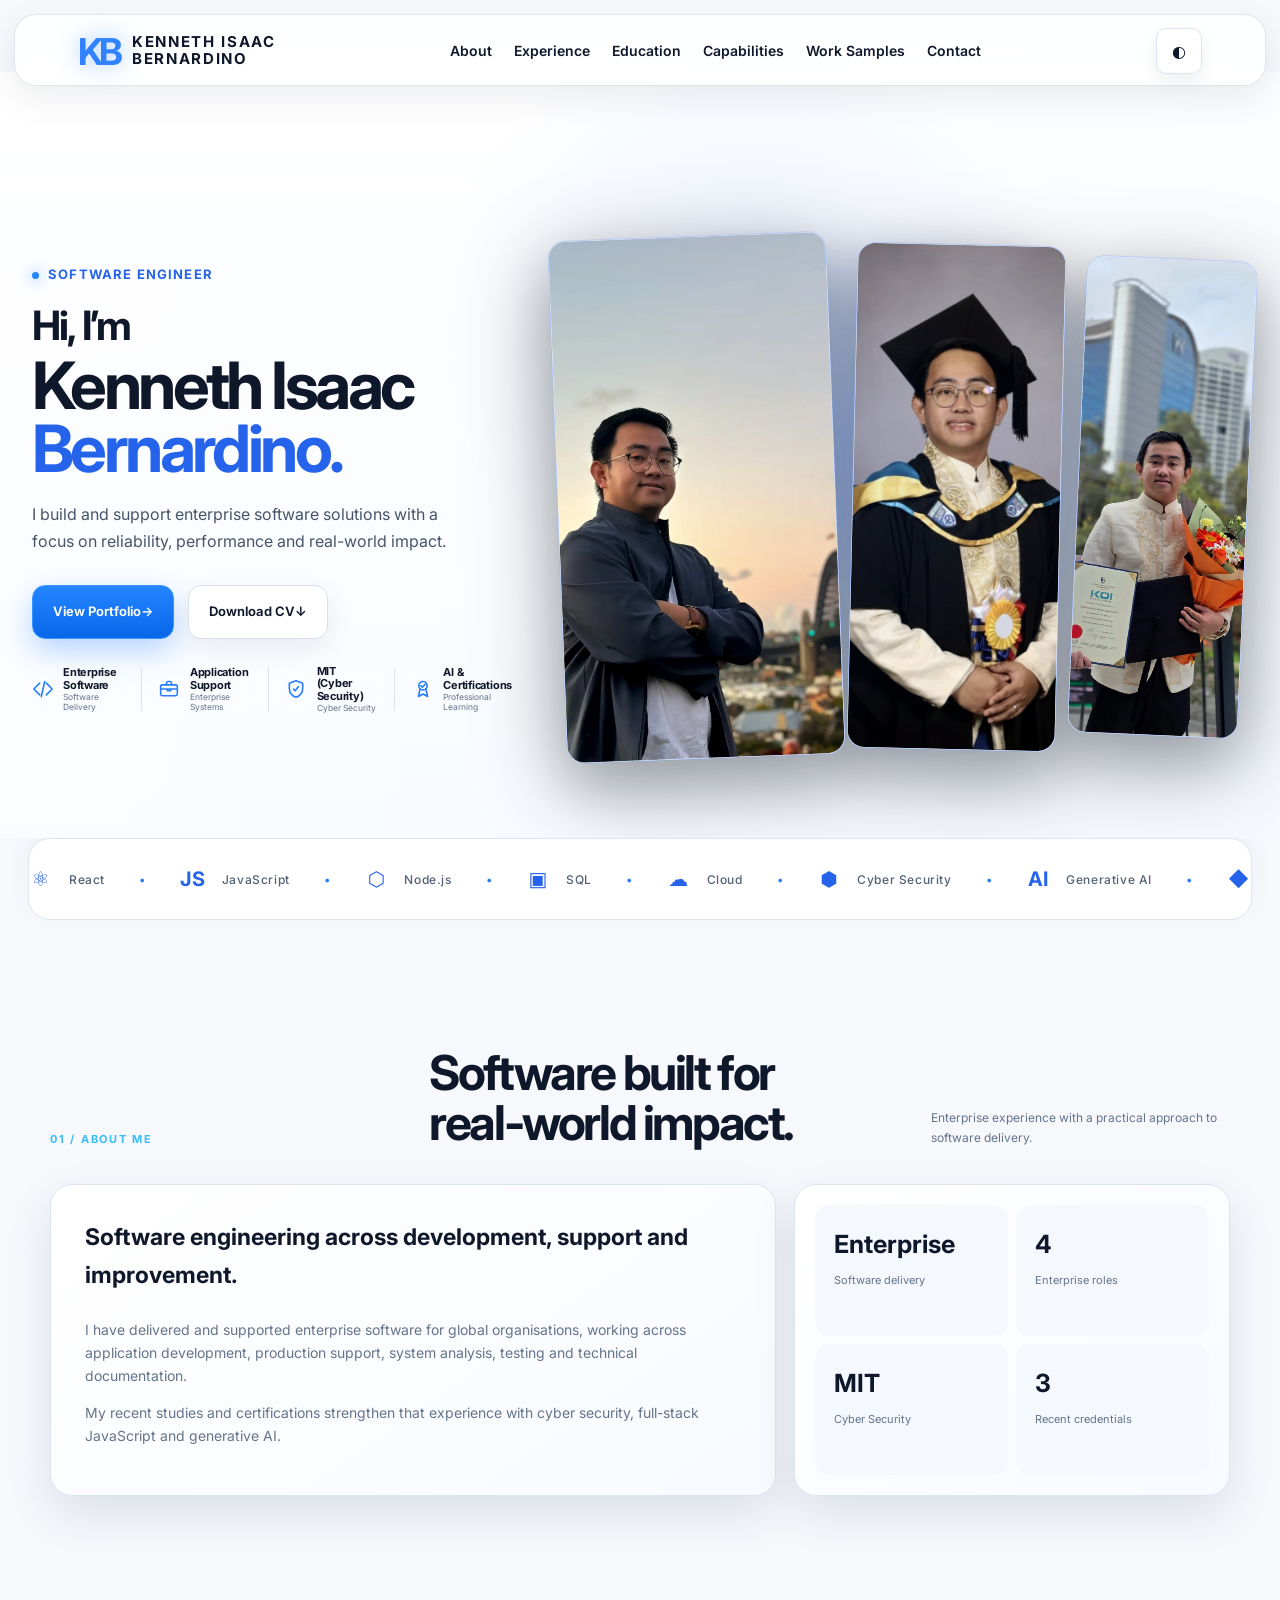
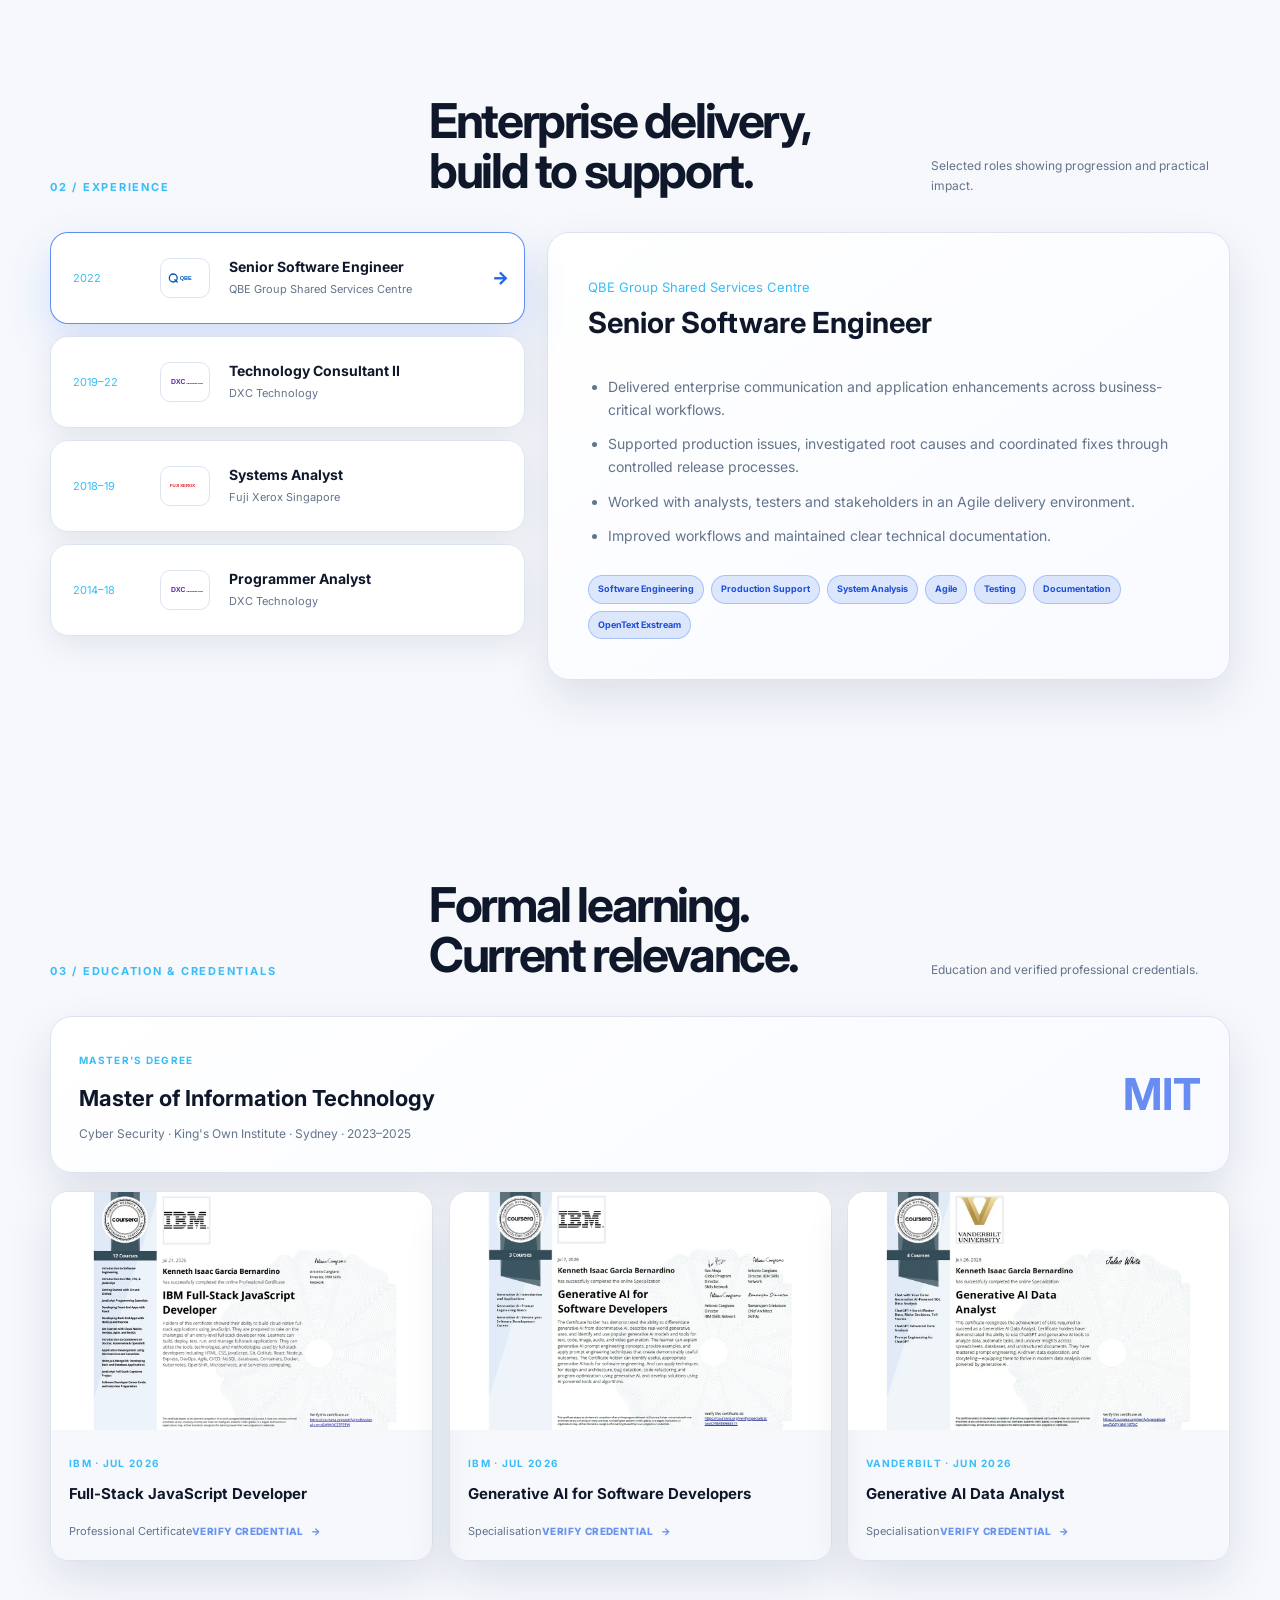
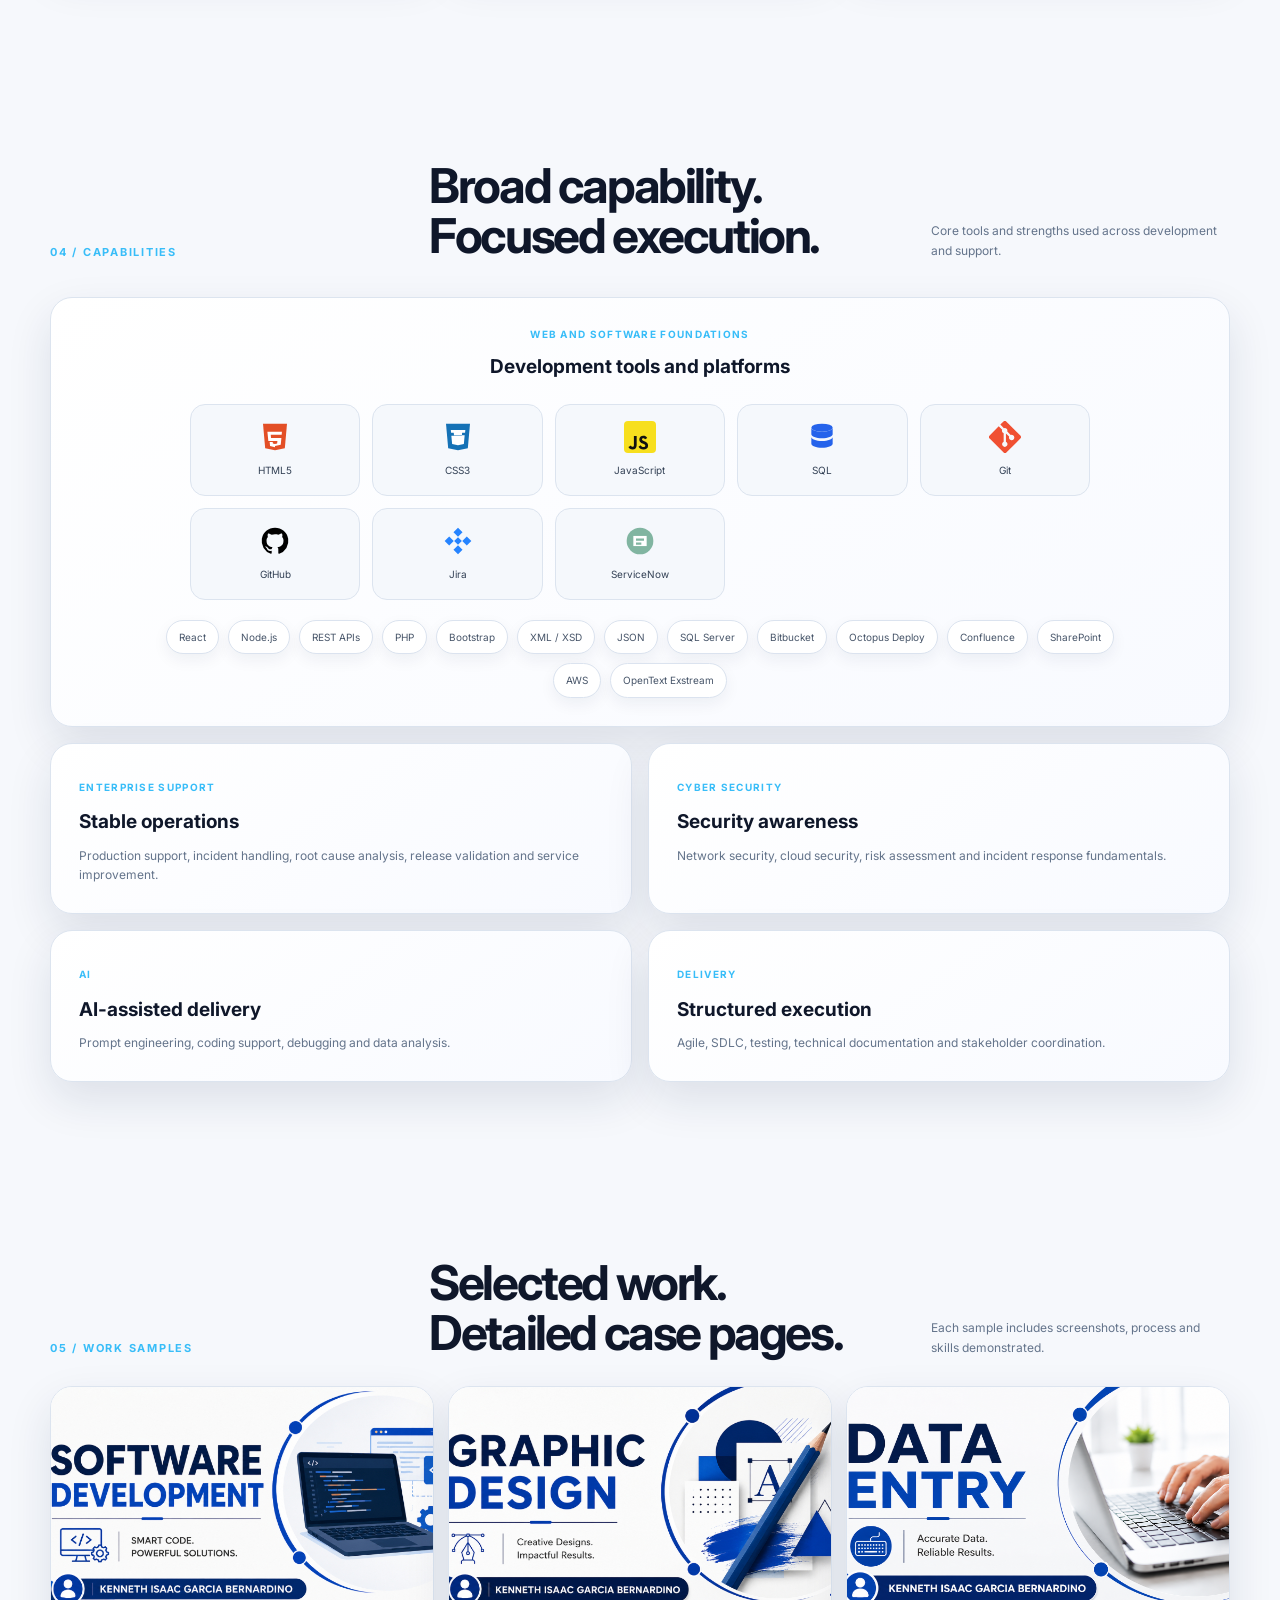
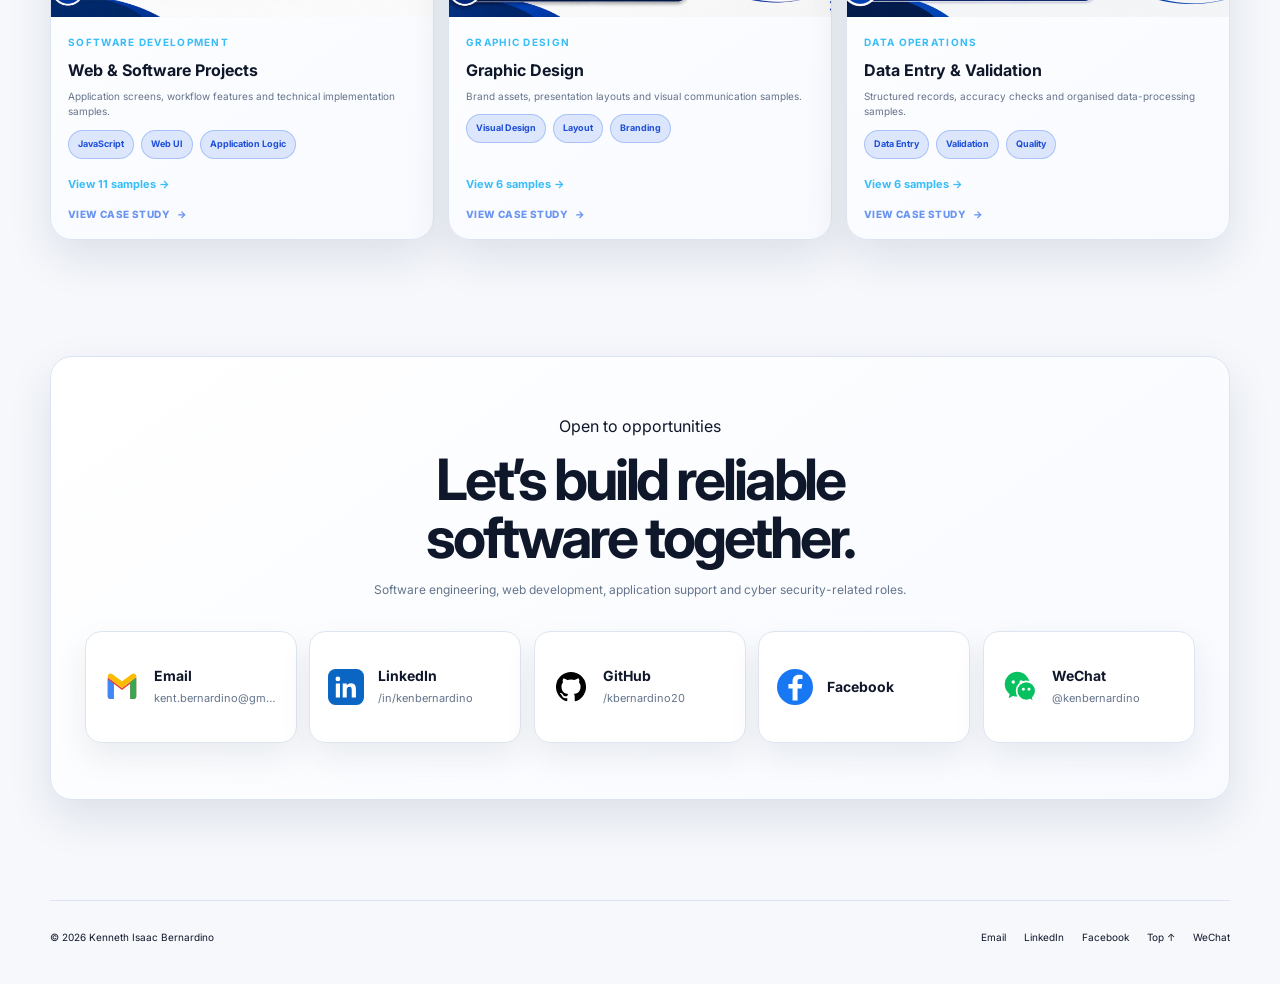
==== commit a345d308: "Remove boxes from homepage highlights" ====
--- a/index.html
+++ b/index.html
@@ -1,12 +1,41 @@
 <!DOCTYPE html>
 
-<html lang="en"><head><meta charset="utf-8"/><meta content="width=device-width,initial-scale=1" name="viewport"/><title>Kenneth Isaac Bernardino — Software Engineer</title><meta content="Software Engineer in Sydney with enterprise application, full-stack JavaScript, application support, cyber security and AI experience." name="description"/><meta content="#f7f9fc" name="theme-color"/><meta content="Kenneth Isaac Bernardino — Software Engineer" property="og:title"/><meta content="Enterprise software, web development, application support, cyber security and AI-assisted development." property="og:description"/><meta content="website" property="og:type"/><link href="https://example.com/" rel="canonical"/><link href="https://fonts.googleapis.com" rel="preconnect"/><link crossorigin="" href="https://fonts.gstatic.com" rel="preconnect"/><link href="https://fonts.googleapis.com/css2?family=Inter:wght@400;500;600;700&amp;display=swap" rel="stylesheet"/><link href="css/style.css" rel="stylesheet"/><script defer="" src="js/app.js"></script></head>
-<body class="home-light"><div class="progress" id="progress"></div><header class="nav-wrap"><nav aria-label="Primary navigation" class="nav container"><a class="brand" href="#top"><img alt="Kenneth Bernardino logo" src="assets/images/logo.png"/><span>KB</span></a><div class="links" id="links"><a href="#about">About</a><a href="#experience">Experience</a><a href="#credentials">Education</a><a href="#skills">Capabilities</a><a href="#work">Work Samples</a><a href="#contact">Contact</a></div><div class="nav-actions"><button aria-label="Toggle colour theme" class="icon-btn" id="theme">◐</button><button aria-label="Open navigation" aria-expanded="false" aria-controls="links" class="menu" id="menu"><span></span><span></span><span></span></button></div></nav></header>
+<html lang="en"><head><meta charset="utf-8"/><meta content="width=device-width,initial-scale=1" name="viewport"/><title>Kenneth Isaac Bernardino — Software Engineer</title><meta content="Software Engineer in Sydney with enterprise application, full-stack JavaScript, application support, cyber security and AI experience." name="description"/><meta content="#f7f9fc" name="theme-color"/><meta content="Kenneth Isaac Bernardino — Software Engineer" property="og:title"/><meta content="Enterprise software, web development, application support, cyber security and AI-assisted development." property="og:description"/><meta content="website" property="og:type"/><link href="https://kenbernardino.com/" rel="canonical"/><link href="https://fonts.googleapis.com" rel="preconnect"/><link crossorigin="" href="https://fonts.gstatic.com" rel="preconnect"/><link href="https://fonts.googleapis.com/css2?family=Inter:wght@400;500;600;700&amp;display=swap" rel="stylesheet"/><link href="css/style.css?v=20260723g" rel="stylesheet"/><script defer="" src="js/app.js"></script>
+<meta content="https://kenbernardino.com/" property="og:url"/>
+<meta content="https://kenbernardino.com/assets/images/hero/harbour-portrait.webp" property="og:image"/>
+<meta content="summary_large_image" name="twitter:card"/>
+<meta content="https://kenbernardino.com/" name="twitter:url"/>
+<meta content="https://kenbernardino.com/assets/images/hero/harbour-portrait.webp" name="twitter:image"/>
+</head>
+<body class="home-light home-cinematic"><div class="progress" id="progress"></div><header class="nav-wrap"><nav aria-label="Primary navigation" class="nav container"><a class="brand brand-full" href="#top"><span class="brand-mark">KB</span><span class="brand-name">Kenneth Isaac<br/>Bernardino</span></a><div class="links" id="links"><a href="#about">About</a><a href="#experience">Experience</a><a href="#credentials">Education</a><a href="#skills">Capabilities</a><a href="#work">Work Samples</a><a href="#contact">Contact</a></div><div class="nav-actions"><button aria-label="Toggle colour theme" class="icon-btn" id="theme">◐</button><button aria-controls="links" aria-expanded="false" aria-label="Open navigation" class="menu" id="menu"><span></span><span></span><span></span></button></div></nav></header>
 <main id="top">
-<section class="hero container"><div class="hero-copy reveal"><span class="eyebrow"><i></i>Sydney, Australia · Open to opportunities</span><h1>Kenneth Isaac<br/><span>Bernardino.</span></h1><p class="role">Software Engineer <b>·</b> <span id="typing">Enterprise Applications</span></p><p class="intro">Building and supporting reliable software across enterprise applications, web development, cyber security and AI-assisted delivery.</p><div class="actions"><a class="btn primary interactive-card" href="#work">View work samples</a><a class="btn interactive-card" href="assets/resume/Kenneth_Bernardino_CV.pdf" rel="noopener" target="_blank">View résumé ↗</a></div><div class="social"><a aria-label="LinkedIn" class="social-icon interactive-card" href="https://www.linkedin.com/in/kenbernardino" rel="noopener" target="_blank"><img alt="" src="assets/icons/linkedin.svg"/></a><a aria-label="Email Kenneth" class="social-icon interactive-card" href="mailto:kent.bernardino@gmail.com"><img alt="" src="assets/icons/gmail.svg"/></a><a aria-label="GitHub" class="social-icon interactive-card" href="https://github.com/kbernardino20" rel="noopener" target="_blank"><img alt="" src="assets/icons/github.svg"/></a><a aria-label="Credly badges" class="social-icon interactive-card" href="https://www.credly.com/users/kennethbernardino/badges/credly" rel="noopener" target="_blank"><img alt="" src="assets/icons/credly.svg"/></a></div></div><div class="hero-visual reveal"><div class="portrait"><img alt="Portrait of Kenneth Isaac Bernardino" height="600" src="assets/images/profile.webp" width="480"/></div></div></section>
-<section class="ticker" aria-label="Core skills"><div class="ticker-track"><span>JavaScript <i>•</i> SQL <i>•</i> Enterprise Applications <i>•</i> Application Support <i>•</i> Cyber Security <i>•</i> Generative AI <i>•</i> Agile Delivery</span><span aria-hidden="true">JavaScript <i>•</i> SQL <i>•</i> Enterprise Applications <i>•</i> Application Support <i>•</i> Cyber Security <i>•</i> Generative AI <i>•</i> Agile Delivery</span></div></section>
+<section aria-label="Introduction" class="hero hero-cinematic hero-static" id="home">
+<div class="hero-stage container">
+<div class="hero-copy reveal">
+<span class="eyebrow"><i></i>Software Engineer</span>
+<h1><small>Hi, I’m</small>Kenneth Isaac<br/><span>Bernardino.</span></h1>
+<p class="intro">I build and support enterprise software solutions with a focus on reliability, performance and real-world impact.</p>
+<div class="actions">
+<a class="btn primary interactive-card" href="#work">View Portfolio <span aria-hidden="true">→</span></a>
+<a class="btn interactive-card" href="assets/resume/Kenneth_Bernardino_CV.pdf" rel="noopener" target="_blank">Download CV <span aria-hidden="true">↓</span></a>
+</div>
+<div aria-label="Professional highlights" class="hero-metrics">
+<div><span class="metric-icon" aria-hidden="true"><svg viewBox="0 0 24 24"><path d="m8 5-7 7 7 7M16 5l7 7-7 7M14 3l-4 18"/></svg></span><strong>Enterprise<br/>Software</strong><span>Software Delivery</span></div>
+<div><span class="metric-icon" aria-hidden="true"><svg viewBox="0 0 24 24"><path d="M9 7V5a2 2 0 0 1 2-2h2a2 2 0 0 1 2 2v2M4 7h16a2 2 0 0 1 2 2v9a2 2 0 0 1-2 2H4a2 2 0 0 1-2-2V9a2 2 0 0 1 2-2Zm-2 5h20M10 12v2h4v-2"/></svg></span><strong>Application<br/>Support</strong><span>Enterprise Systems</span></div>
+<div><span class="metric-icon" aria-hidden="true"><svg viewBox="0 0 24 24"><path d="M12 2 20 5v6c0 5-3.4 9.3-8 11-4.6-1.7-8-6-8-11V5l8-3Zm-3 10 2 2 4-5"/></svg></span><strong>MIT<br/><small>(Cyber Security)</small></strong><span>Cyber Security</span></div>
+<div><span class="metric-icon" aria-hidden="true"><svg viewBox="0 0 24 24"><circle cx="12" cy="8" r="5"/><path d="m8.5 12-2 9 5.5-3 5.5 3-2-9M9.5 8l1.7 1.7L15 6"/></svg></span><strong>AI &amp;<br/>Certifications</strong><span>Professional Learning</span></div>
+</div>
+</div>
+<div class="hero-collage reveal" aria-label="Professional photo collage">
+<figure class="collage-panel collage-one"><img alt="Kenneth Bernardino overlooking Sydney Harbour Bridge" fetchpriority="high" src="assets/images/hero/harbour-portrait.webp"/></figure>
+<figure class="collage-panel collage-two"><img alt="Kenneth Bernardino in graduation attire" src="assets/images/hero/graduation-portrait.webp"/></figure>
+<figure class="collage-panel collage-three"><img alt="Kenneth Bernardino celebrating graduation in Sydney" src="assets/images/hero/graduation-city.webp"/></figure>
+</div>
+</div>
+</section>
+<section aria-label="Core skills" class="ticker tech-ribbon"><div class="ticker-track"><span><b>⚛</b> React <i>•</i> <b>JS</b> JavaScript <i>•</i> <b>⬡</b> Node.js <i>•</i> <b>▣</b> SQL <i>•</i> <b>☁</b> Cloud <i>•</i> <b>⬢</b> Cyber Security <i>•</i> <b>AI</b> Generative AI <i>•</i> <b>◆</b> Git <i>•</i> <b>◌</b> Agile <i>•</i> And more…</span><span aria-hidden="true"><b>⚛</b> React <i>•</i> <b>JS</b> JavaScript <i>•</i> <b>⬡</b> Node.js <i>•</i> <b>▣</b> SQL <i>•</i> <b>☁</b> Cloud <i>•</i> <b>⬢</b> Cyber Security <i>•</i> <b>AI</b> Generative AI <i>•</i> <b>◆</b> Git <i>•</i> <b>◌</b> Agile <i>•</i> And more…</span></div></section>
 <section class="section container" id="about"><div class="section-head reveal"><span>01 / About me</span><h2>Software built for<br/>real-world impact.</h2><p>Enterprise experience with a practical approach to software delivery.</p></div><div class="about-grid"><article class="about-main reveal"><h3>Software engineering across development, support and improvement.</h3><p>I have delivered and supported enterprise software for global organisations, working across application development, production support, system analysis, testing and technical documentation.</p><p>My recent studies and certifications strengthen that experience with cyber security, full-stack JavaScript and generative AI.</p></article><div class="about-stats reveal"><div><strong>Enterprise</strong><span>Software delivery</span></div><div><strong>4</strong><span>Enterprise roles</span></div><div><strong>MIT</strong><span>Cyber Security</span></div><div><strong>3</strong><span>Recent credentials</span></div></div></div></section><section class="section container" id="experience"><div class="section-head reveal"><span>02 / Experience</span><h2>Enterprise delivery,<br/>build to support.</h2><p>Selected roles showing progression and practical impact.</p></div><div class="experience-grid"><div class="experience-list reveal"><button class="job active interactive-card" data-job="qbe"><span>2022</span><img alt="" class="company-logo" src="assets/company-logos/qbe.svg"/><div><strong>Senior Software Engineer</strong><small>QBE Group Shared Services Centre</small></div></button><button class="job interactive-card" data-job="dxc2"><span>2019–22</span><img alt="" class="company-logo" src="assets/company-logos/dxc.svg"/><div><strong>Technology Consultant II</strong><small>DXC Technology</small></div></button><button class="job interactive-card" data-job="fx"><span>2018–19</span><img alt="" class="company-logo" src="assets/company-logos/fuji-xerox.svg"/><div><strong>Systems Analyst</strong><small>Fuji Xerox Singapore</small></div></button><button class="job interactive-card" data-job="dxc1"><span>2014–18</span><img alt="" class="company-logo" src="assets/company-logos/dxc.svg"/><div><strong>Programmer Analyst</strong><small>DXC Technology</small></div></button></div><div class="job-panel reveal" id="job-panel"></div></div></section>
 <section class="section container" id="credentials"><div class="section-head reveal"><span>03 / Education &amp; credentials</span><h2>Formal learning.<br/>Current relevance.</h2><p>Education and verified professional credentials.</p></div><div class="education reveal"><div><span>Master's degree</span><h3>Master of Information Technology</h3><p>Cyber Security · King's Own Institute · Sydney · 2023–2025</p></div><strong>MIT</strong></div><div class="certs"><a class="cert reveal interactive-card" href="https://coursera.org/verify/professional-cert/GWIHQCZZP7EW" rel="noopener" target="_blank"><img alt="IBM Full-Stack JavaScript Developer certificate" loading="lazy" src="assets/certificates/ibm-fullstack.webp"/><div><span>IBM · Jul 2026</span><h3>Full-Stack JavaScript Developer</h3><small>Professional Certificate</small><span class="hover-cue">Verify credential</span></div></a><a class="cert reveal interactive-card" href="https://coursera.org/verify/specialization/CFRMTB98331Y" rel="noopener" target="_blank"><img alt="IBM Generative AI for Software Developers certificate" loading="lazy" src="assets/certificates/ibm-genai.webp"/><div><span>IBM · Jul 2026</span><h3>Generative AI for Software Developers</h3><small>Specialisation</small><span class="hover-cue">Verify credential</span></div></a><a class="cert reveal interactive-card" href="https://coursera.org/verify/specialization/DOQYNN1187XC" rel="noopener" target="_blank"><img alt="Vanderbilt Generative AI Data Analyst certificate" loading="lazy" src="assets/certificates/vanderbilt-ai.webp"/><div><span>Vanderbilt · Jun 2026</span><h3>Generative AI Data Analyst</h3><small>Specialisation</small><span class="hover-cue">Verify credential</span></div></a></div></section>
 <section class="section container" id="skills"><div class="section-head reveal"><span>04 / Capabilities</span><h2>Broad capability.<br/>Focused execution.</h2><p>Core tools and strengths used across development and support.</p></div><div class="bento"><article class="bento-card wide reveal foundations-card"><span>Web and software foundations</span><h3>Development tools and platforms</h3><div class="logo-cloud"><div class="tech-logo"><img alt="HTML5 logo" src="assets/icons/html5.svg"/><span>HTML5</span></div><div class="tech-logo"><img alt="CSS3 logo" src="assets/icons/css3.svg"/><span>CSS3</span></div><div class="tech-logo"><img alt="JavaScript logo" src="assets/icons/javascript.svg"/><span>JavaScript</span></div><div class="tech-logo"><img alt="SQL database icon" src="assets/icons/sql.svg"/><span>SQL</span></div><div class="tech-logo"><img alt="Git logo" src="assets/icons/git.svg"/><span>Git</span></div><div class="tech-logo"><img alt="GitHub logo" src="assets/icons/github.svg"/><span>GitHub</span></div><div class="tech-logo"><img alt="Jira logo" src="assets/icons/jira.svg"/><span>Jira</span></div><div class="tech-logo"><img alt="ServiceNow icon" src="assets/icons/servicenow.svg"/><span>ServiceNow</span></div></div><div aria-label="Additional development tools and platforms" class="tool-tags"><span>React</span><span>Node.js</span><span>REST APIs</span><span>PHP</span><span>Bootstrap</span><span>XML / XSD</span><span>JSON</span><span>SQL Server</span><span>Bitbucket</span><span>Octopus Deploy</span><span>Confluence</span><span>SharePoint</span><span>AWS</span><span>OpenText Exstream</span></div></article><article class="bento-card reveal"><span>Enterprise support</span><h3>Stable operations</h3><p>Production support, incident handling, root cause analysis, release validation and service improvement.</p></article><article class="bento-card reveal"><span>Cyber security</span><h3>Security awareness</h3><p>Network security, cloud security, risk assessment and incident response fundamentals.</p></article><article class="bento-card reveal"><span>AI</span><h3>AI-assisted delivery</h3><p>Prompt engineering, coding support, debugging and data analysis.</p></article><article class="bento-card reveal"><span>Delivery</span><h3>Structured execution</h3><p>Agile, SDLC, testing, technical documentation and stakeholder coordination.</p></article></div></section>
 <section class="section container" id="work"><div class="section-head reveal"><span>05 / Work samples</span><h2>Selected work.<br/>Detailed case pages.</h2><p>Each sample includes screenshots, process and skills demonstrated.</p></div><div class="projects projects-centered"><a class="project reveal interactive-card" href="work-samples/software-development.html"><div class="project-image"><img alt="Software Development work sample cover" loading="lazy" src="assets/covers/software-development.jpg"/></div><div class="project-info"><span>Software development</span><h3>Web &amp; Software Projects</h3><p>Application screens, workflow features and technical implementation samples.</p><div class="tags"><b>JavaScript</b><b>Web UI</b><b>Application Logic</b></div><em>View 11 samples →</em><span class="hover-cue">View case study</span></div></a><a class="project reveal interactive-card" href="work-samples/graphic-design.html"><div class="project-image"><img alt="Graphic Design work sample cover" loading="lazy" src="assets/covers/graphic-design.jpg"/></div><div class="project-info"><span>Graphic design</span><h3>Graphic Design</h3><p>Brand assets, presentation layouts and visual communication samples.</p><div class="tags"><b>Visual Design</b><b>Layout</b><b>Branding</b></div><em>View 6 samples →</em><span class="hover-cue">View case study</span></div></a><a class="project reveal interactive-card" href="work-samples/data-entry.html"><div class="project-image"><img alt="Data Entry work sample cover" loading="lazy" src="assets/covers/data-entry.png"/></div><div class="project-info"><span>Data operations</span><h3>Data Entry &amp; Validation</h3><p>Structured records, accuracy checks and organised data-processing samples.</p><div class="tags"><b>Data Entry</b><b>Validation</b><b>Quality</b></div><em>View 6 samples →</em><span class="hover-cue">View case study</span></div></a></div></section>
-<section class="contact container" id="contact"><div class="contact-inner reveal"><span>Open to opportunities</span><h2>Let’s build reliable<br/>software together.</h2><p>Software engineering, web development, application support and cyber security-related roles.</p><div class="actions"><a class="btn primary interactive-card" href="mailto:kent.bernardino@gmail.com"><img alt="" src="assets/icons/gmail.svg" style="width:19px;margin-right:8px"/>Email me</a><a class="btn interactive-card" href="https://www.linkedin.com/in/kenbernardino" rel="noopener" target="_blank"><img alt="" src="assets/icons/linkedin.svg" style="width:18px;margin-right:8px"/>LinkedIn</a><a class="btn interactive-card" href="https://www.facebook.com/qhulet14" rel="noopener" target="_blank"><img alt="" src="assets/icons/facebook.svg" style="width:18px;margin-right:8px"/>Facebook</a><a class="btn interactive-card" download="" href="assets/resume/Kenneth_Bernardino_CV.pdf">Download résumé</a></div></div></section></main><footer class="container"><span>© <span id="year"></span> Kenneth Isaac Bernardino</span><div><a href="mailto:kent.bernardino@gmail.com">Email</a><a href="https://www.linkedin.com/in/kenbernardino" rel="noopener" target="_blank">LinkedIn</a><a href="https://www.credly.com/users/kennethbernardino/badges/credly" rel="noopener" target="_blank">Credly</a><a href="#top">Top ↑</a></div></footer><a aria-label="Back to top" class="back-to-top" href="#top" id="backToTop">↑</a></body></html>
+<section class="contact container" id="contact"><div class="contact-inner reveal"><span>Open to opportunities</span><h2>Let’s build reliable<br/>software together.</h2><p>Software engineering, web development, application support and cyber security-related roles.</p><div class="contact-cards" aria-label="Contact links"><a class="contact-card interactive-card" href="mailto:kent.bernardino@gmail.com"><img alt="Gmail" src="assets/icons/gmail.svg"/><div><strong>Email</strong><span>kent.bernardino@gmail.com</span></div></a><a class="contact-card interactive-card" href="https://www.linkedin.com/in/kenbernardino" rel="noopener" target="_blank"><img alt="LinkedIn" src="assets/icons/linkedin.svg"/><div><strong>LinkedIn</strong><span>/in/kenbernardino</span></div></a><a class="contact-card interactive-card" href="https://github.com/kbernardino20" rel="noopener" target="_blank"><img alt="GitHub" src="assets/icons/github.svg"/><div><strong>GitHub</strong><span>/kbernardino20</span></div></a><a class="contact-card interactive-card" href="https://www.facebook.com/qhulet14" rel="noopener" target="_blank"><img alt="Facebook" src="assets/icons/facebook.svg"/><div><strong>Facebook</strong></div></a><a aria-label="WeChat username @kenbernardino" class="contact-card interactive-card wechat-contact" data-wechat="@kenbernardino" href="#" id="wechat-contact"><img alt="WeChat" src="assets/icons/wechat.svg"/><div><strong>WeChat</strong><span>@kenbernardino</span></div></a></div></div></section></main><footer class="container"><span>© <span id="year"></span> Kenneth Isaac Bernardino</span><div><a href="mailto:kent.bernardino@gmail.com">Email</a><a href="https://www.linkedin.com/in/kenbernardino" rel="noopener" target="_blank">LinkedIn</a><a href="https://www.facebook.com/qhulet14" rel="noopener" target="_blank">Facebook</a><a href="#top">Top ↑</a><a class="wechat-footer" data-wechat="@kenbernardino" href="#">WeChat</a></div></footer><a aria-label="Back to top" class="back-to-top" href="#top" id="backToTop">↑</a></body></html>
--- a/css/style.css
+++ b/css/style.css
@@ -1090,3 +1090,1237 @@
     box-shadow:var(--case-shadow)!important;
   }
 }
+
+/* Cinematic homepage hero slider */
+.home-cinematic .nav-wrap{position:fixed;inset:0 0 auto;z-index:120;background:rgba(4,10,20,.76);border-color:rgba(255,255,255,.09);box-shadow:0 10px 32px rgba(0,0,0,.16)}
+.home-cinematic:not(.theme-dark) .nav-wrap{background:rgba(255,255,255,.9);border-color:rgba(15,23,42,.1)}
+.home-cinematic .hero-cinematic{position:relative;width:100%;max-width:none;min-height:740px;padding:72px 0 0;overflow:hidden;display:block;background:#06101e;color:#fff}
+.hero-slides,.hero-slide,.hero-shade{position:absolute;inset:0}
+.hero-slide{opacity:0;transform:scale(1.03);transition:opacity .9s ease,transform 6s ease;pointer-events:none}
+.hero-slide.active{opacity:1;transform:scale(1)}
+.hero-slide img{width:100%;height:100%;object-fit:cover;object-position:center 28%;filter:saturate(.96) contrast(1.04)}
+.hero-slide:nth-child(2) img{object-position:center 22%}
+.hero-slide:nth-child(3) img{object-position:center 32%}
+.hero-slide:nth-child(4) img{object-position:center 24%}
+.hero-shade{background:linear-gradient(90deg,rgba(2,8,18,.96) 0%,rgba(2,8,18,.8) 36%,rgba(2,8,18,.22) 70%,rgba(2,8,18,.42) 100%),linear-gradient(0deg,rgba(2,8,18,.68),transparent 55%);z-index:2}
+.hero-stage{position:relative;z-index:4;min-height:668px;display:flex;align-items:center;padding-top:30px;padding-bottom:66px}
+.home-cinematic .hero-copy{max-width:620px;margin:0}
+.home-cinematic .hero-copy h1{font-size:clamp(52px,6vw,84px);line-height:.94;margin:22px 0 22px;color:#fff;text-shadow:0 8px 34px rgba(0,0,0,.28)}
+.home-cinematic .hero-copy h1 span{color:#4f8cff}
+.home-cinematic .hero-copy .role{color:#fff}
+.home-cinematic .hero-copy .intro{max-width:590px;color:#d8e2f0;font-size:17px;line-height:1.72;text-shadow:0 3px 18px rgba(0,0,0,.3)}
+.home-cinematic .hero-copy .btn{min-height:50px;padding:0 22px;background:rgba(9,20,38,.54);border-color:rgba(255,255,255,.28);color:#fff;backdrop-filter:blur(12px);box-shadow:0 14px 34px rgba(0,0,0,.18)}
+.home-cinematic .hero-copy .btn.primary{background:linear-gradient(135deg,#1d6fff,#2563eb);border-color:#4c8cff;box-shadow:0 16px 38px rgba(37,99,235,.35)}
+.home-cinematic .hero-copy .btn:hover{transform:translateY(-4px);border-color:#60a5fa;box-shadow:0 18px 42px rgba(0,0,0,.28)}
+.hero-metrics{display:grid;grid-template-columns:repeat(4,minmax(0,1fr));max-width:690px;margin-top:42px;border-top:1px solid rgba(255,255,255,.18);padding-top:22px}
+.hero-metrics>div{padding:0 21px;border-right:1px solid rgba(255,255,255,.14)}
+.hero-metrics>div:first-child{padding-left:0}.hero-metrics>div:last-child{border-right:0}
+.hero-metrics strong{display:block;color:#fff;font-size:16px}.hero-metrics span{display:block;color:#aebed2;font-size:10px;margin-top:3px}
+.slider-arrow{position:absolute;z-index:6;top:51%;width:48px;height:48px;border-radius:50%;border:1px solid rgba(255,255,255,.18);background:rgba(4,12,25,.55);color:#fff;font-size:34px;line-height:1;display:grid;place-items:center;cursor:pointer;backdrop-filter:blur(12px);transition:.25s}
+.slider-arrow:hover{background:#2563eb;transform:scale(1.08)}.slider-prev{left:24px}.slider-next{right:24px}
+.slider-dots{position:absolute;z-index:7;bottom:28px;left:50%;transform:translateX(-50%);display:flex;gap:9px}
+.slider-dots button{width:10px;height:10px;padding:0;border:0;border-radius:50%;background:rgba(255,255,255,.52);cursor:pointer;transition:.25s}
+.slider-dots button.active{width:30px;border-radius:99px;background:#3b82f6}
+.home-cinematic .ticker{background:#07111f;border-color:rgba(255,255,255,.08)}
+.home-cinematic #contact .contact-inner{background:linear-gradient(135deg,#07111f,#0b1930);color:#fff;border-color:rgba(255,255,255,.1)}
+.home-cinematic #contact .contact-inner p{color:#9fb0c6}
+.wechat-contact{border-color:rgba(7,193,96,.7)!important;box-shadow:0 10px 28px rgba(7,193,96,.14)!important}
+.wechat-contact:hover{background:rgba(7,193,96,.12)!important;border-color:#07c160!important}
+.wechat-toast{position:fixed;z-index:300;left:50%;bottom:28px;transform:translate(-50%,20px);background:#07111f;color:#fff;border:1px solid rgba(255,255,255,.14);padding:12px 17px;border-radius:12px;box-shadow:0 18px 48px rgba(0,0,0,.28);opacity:0;visibility:hidden;transition:.25s;font-size:12px}.wechat-toast.show{opacity:1;visibility:visible;transform:translate(-50%,0)}
+@media(max-width:900px){
+  .home-cinematic .hero-cinematic{min-height:720px;padding-top:72px}
+  .hero-stage{min-height:648px;align-items:flex-end;padding-bottom:74px}
+  .hero-shade{background:linear-gradient(0deg,rgba(2,8,18,.98) 0%,rgba(2,8,18,.7) 54%,rgba(2,8,18,.22) 100%)}
+  .hero-slide img{object-position:center 20%}
+  .home-cinematic .hero-copy{max-width:680px}
+  .home-cinematic .hero-copy h1{font-size:clamp(44px,10vw,66px)}
+  .hero-metrics{grid-template-columns:repeat(2,1fr);gap:15px;margin-top:30px}
+  .hero-metrics>div{border:0;padding:0}
+  .slider-arrow{top:46%;width:42px;height:42px}.slider-prev{left:12px}.slider-next{right:12px}
+}
+@media(max-width:620px){
+  .home-cinematic .hero-cinematic{min-height:760px;padding-top:64px}
+  .hero-stage{min-height:696px;align-items:flex-end;padding:0 0 70px}
+  .hero-slide img{object-position:center 17%}
+  .hero-slide:nth-child(2) img{object-position:center 16%}.hero-slide:nth-child(3) img{object-position:center 24%}.hero-slide:nth-child(4) img{object-position:center 18%}
+  .hero-shade{background:linear-gradient(0deg,rgba(2,8,18,.99) 0%,rgba(2,8,18,.82) 47%,rgba(2,8,18,.08) 100%)}
+  .home-cinematic .hero-copy{text-align:left}
+  .home-cinematic .hero-copy h1{font-size:44px;margin:16px 0}
+  .home-cinematic .hero-copy .intro{font-size:14px;line-height:1.55}
+  .home-cinematic .hero-copy .actions{display:grid;grid-template-columns:1fr;gap:10px;margin-top:20px}
+  .home-cinematic .hero-copy .btn{width:100%}
+  .hero-metrics{grid-template-columns:repeat(2,1fr);gap:12px;border-top:1px solid rgba(255,255,255,.16);padding-top:16px;margin-top:22px}
+  .hero-metrics strong{font-size:13px}.hero-metrics span{font-size:9px}
+  .slider-arrow{display:none}.slider-dots{bottom:22px}
+}
+@media(prefers-reduced-motion:reduce){.hero-slide{transition:none;transform:none}.slider-dots button{transition:none}}
+
+
+/* Static cinematic hero collage */
+.home-cinematic .hero-static{
+  position:relative;
+  width:100%;
+  max-width:none;
+  min-height:680px;
+  padding:72px 0 0;
+  overflow:hidden;
+  display:block;
+  background:
+    radial-gradient(circle at 35% 25%,rgba(59,130,246,.16),transparent 34%),
+    linear-gradient(135deg,#06101e 0%,#071321 48%,#0a1625 100%);
+  color:#fff;
+}
+.home-cinematic .hero-static::after{
+  content:"";
+  position:absolute;
+  inset:0;
+  pointer-events:none;
+  background:linear-gradient(90deg,rgba(3,9,18,.22),transparent 42%,rgba(3,9,18,.1));
+}
+.hero-static .hero-stage{
+  position:relative;
+  z-index:2;
+  min-height:608px;
+  display:grid;
+  grid-template-columns:minmax(350px,39%) minmax(0,61%);
+  align-items:stretch;
+  padding-top:0;
+  padding-bottom:0;
+  gap:26px;
+}
+.hero-static .hero-copy{
+  align-self:center;
+  max-width:520px;
+  padding:42px 0 54px;
+  z-index:3;
+}
+.hero-static .hero-copy h1{
+  font-size:clamp(48px,5.1vw,74px)!important;
+  line-height:.96!important;
+  margin:18px 0 20px!important;
+  color:#fff!important;
+  letter-spacing:-.055em;
+}
+.hero-static .hero-copy h1 span{color:#3b82f6!important}
+.hero-static .hero-copy .intro{
+  max-width:440px!important;
+  color:#d7e1ed!important;
+  font-size:16px!important;
+  line-height:1.7!important;
+  margin:0 0 26px;
+}
+.hero-static .hero-copy .actions{display:flex;gap:14px;flex-wrap:wrap}
+.hero-static .hero-copy .btn{min-height:50px!important;padding:0 20px!important}
+.hero-static .hero-metrics{
+  max-width:620px;
+  grid-template-columns:repeat(4,minmax(0,1fr));
+  margin-top:34px;
+  padding-top:18px;
+}
+.hero-static .hero-metrics>div{padding:0 15px}
+.hero-static .hero-metrics>div:first-child{padding-left:0}
+.hero-collage{
+  position:relative;
+  min-width:0;
+  display:grid;
+  grid-template-columns:1.12fr .86fr .92fr;
+  align-self:stretch;
+  height:608px;
+  margin-right:calc((100vw - min(1180px,92vw))/ -2);
+  overflow:hidden;
+  filter:drop-shadow(-18px 24px 40px rgba(0,0,0,.28));
+}
+.collage-panel{
+  position:relative;
+  margin:0;
+  min-width:0;
+  overflow:hidden;
+  background:#111827;
+  border-left:1px solid rgba(255,255,255,.12);
+  transform:skewX(-8deg) scale(1.08);
+  transform-origin:center;
+}
+.collage-panel:first-child{border-left:0}
+.collage-panel img{
+  width:122%;
+  height:100%;
+  object-fit:cover;
+  transform:skewX(8deg) scale(1.02);
+  margin-left:-11%;
+  transition:transform .45s ease,filter .45s ease;
+  filter:saturate(.95) contrast(1.03);
+}
+.collage-one img{object-position:center 40%}
+.collage-two img{object-position:center 24%}
+.collage-three img{object-position:center 40%}
+.collage-panel:hover img{transform:skewX(8deg) scale(1.07);filter:saturate(1.02) contrast(1.06)}
+.hero-collage::before{
+  content:"";
+  position:absolute;
+  inset:0;
+  z-index:4;
+  pointer-events:none;
+  background:linear-gradient(90deg,rgba(6,16,30,.55),transparent 18%,transparent 85%,rgba(6,16,30,.14));
+}
+@media(max-width:1050px){
+  .hero-static .hero-stage{grid-template-columns:42% 58%;gap:12px}
+  .hero-collage{height:590px}
+  .hero-static .hero-copy h1{font-size:clamp(46px,6vw,64px)!important}
+  .hero-static .hero-metrics{grid-template-columns:repeat(2,1fr);gap:14px}
+  .hero-static .hero-metrics>div{border:0;padding:0}
+}
+@media(max-width:820px){
+  .home-cinematic .hero-static{padding-top:72px;min-height:auto}
+  .hero-static .hero-stage{display:flex;flex-direction:column;padding:0;width:100%;max-width:none;gap:0}
+  .hero-collage{order:-1;width:100%;height:430px;margin:0;grid-template-columns:1.1fr .9fr .9fr}
+  .hero-static .hero-copy{width:min(92%,680px);margin:0 auto;padding:36px 0 48px;text-align:left}
+  .hero-static .hero-copy .intro{max-width:620px!important}
+  .hero-static .hero-copy .actions{justify-content:flex-start}
+  .hero-static .hero-metrics{grid-template-columns:repeat(4,1fr)}
+  .hero-static .hero-metrics>div{border-right:1px solid rgba(255,255,255,.14);padding:0 12px}
+  .hero-static .hero-metrics>div:first-child{padding-left:0}.hero-static .hero-metrics>div:last-child{border:0}
+}
+@media(max-width:560px){
+  .hero-collage{height:330px;grid-template-columns:1fr .84fr .84fr}
+  .hero-static .hero-copy{padding:30px 0 42px}
+  .hero-static .hero-copy h1{font-size:44px!important;margin:14px 0 16px!important}
+  .hero-static .hero-copy .intro{font-size:14px!important;line-height:1.55!important}
+  .hero-static .hero-copy .actions{display:grid;grid-template-columns:1fr;gap:10px}
+  .hero-static .hero-copy .btn{width:100%}
+  .hero-static .hero-metrics{grid-template-columns:repeat(2,1fr);gap:14px;border-top:1px solid rgba(255,255,255,.16);padding-top:16px}
+  .hero-static .hero-metrics>div{border:0!important;padding:0!important}
+  .collage-panel{transform:skewX(-5deg) scale(1.07)}
+  .collage-panel img{transform:skewX(5deg) scale(1.03)}
+  .collage-panel:hover img{transform:skewX(5deg) scale(1.06)}
+}
+@media(prefers-reduced-motion:reduce){.collage-panel img{transition:none}}
+
+/* Final static hero refinement */
+.home-cinematic .nav-wrap{
+  background:rgba(5,13,25,.72)!important;
+  backdrop-filter:blur(18px) saturate(130%);
+  border-bottom:1px solid rgba(148,163,184,.14)!important;
+}
+.home-cinematic:not(.theme-dark) .nav-wrap{
+  background:rgba(255,255,255,.82)!important;
+  border-bottom-color:rgba(15,23,42,.09)!important;
+}
+.hero-static .hero-copy h1 small{
+  display:block;
+  font:inherit;
+  font-size:.58em;
+  line-height:1.05;
+  color:#fff;
+  letter-spacing:-.045em;
+  margin-bottom:.08em;
+}
+.hero-static .hero-collage{
+  grid-template-columns:1.18fr .84fr .96fr;
+  gap:16px;
+  overflow:visible;
+  filter:none;
+  padding:20px 0 20px 12px;
+}
+.hero-static .collage-panel{
+  border:1px solid rgba(96,165,250,.28);
+  border-radius:18px;
+  transform:skewX(-4deg);
+  box-shadow:0 38px 82px rgba(0,0,0,.48),0 0 46px rgba(37,99,235,.10);
+}
+.hero-static .collage-panel img{
+  width:112%;
+  margin-left:-6%;
+  transform:skewX(4deg) scale(1.04);
+}
+.hero-static .collage-panel:hover{
+  border-color:rgba(96,165,250,.56);
+  box-shadow:0 44px 92px rgba(0,0,0,.54),0 0 54px rgba(37,99,235,.18);
+}
+.hero-static .collage-panel:hover img{transform:skewX(4deg) scale(1.075)}
+.hero-static .collage-one img{object-position:42% 34%}
+.hero-static .collage-two img{object-position:center 22%}
+.hero-static .collage-three img{object-position:center 38%}
+.hero-static .hero-collage::after{
+  content:"";
+  position:absolute;
+  inset:8% 5% 8% 0;
+  z-index:-1;
+  background:radial-gradient(circle at 48% 45%,rgba(37,99,235,.24),transparent 65%);
+  filter:blur(24px);
+}
+.hero-static .hero-collage::before{border-radius:18px}
+.hero-static .hero-metrics{
+  gap:10px;
+  border-top:0;
+  padding-top:0;
+  margin-top:30px;
+}
+.hero-static .hero-metrics>div{
+  position:relative;
+  min-height:78px;
+  padding:13px 12px!important;
+  border:1px solid rgba(148,163,184,.16)!important;
+  border-radius:13px;
+  background:rgba(15,29,51,.52);
+  box-shadow:0 12px 30px rgba(0,0,0,.16);
+  backdrop-filter:blur(10px);
+}
+.hero-static .metric-icon{
+  display:block;
+  color:#60a5fa;
+  font-size:17px;
+  line-height:1;
+  margin-bottom:7px;
+}
+.hero-static .hero-metrics strong{font-size:12px}
+.hero-static .hero-metrics span:not(.metric-icon){font-size:9px}
+.home-cinematic .ticker{overflow:hidden}
+.home-cinematic .ticker-track{
+  display:flex;
+  width:max-content;
+  justify-content:flex-start;
+  animation:heroTicker 28s linear infinite;
+  will-change:transform;
+}
+.home-cinematic .ticker-track span,
+.home-cinematic .ticker-track span+span{display:block;padding-right:48px}
+@keyframes heroTicker{from{transform:translateX(0)}to{transform:translateX(-50%)}}
+@media(max-width:1050px){
+  .hero-static .hero-collage{gap:10px;padding-left:6px}
+  .hero-static .collage-panel{border-radius:14px}
+}
+@media(max-width:820px){
+  .hero-static .hero-collage{padding:12px 4%;gap:10px;overflow:hidden}
+  .hero-static .collage-panel{transform:skewX(-3deg);box-shadow:0 25px 55px rgba(0,0,0,.4)}
+  .hero-static .collage-panel img{transform:skewX(3deg) scale(1.04)}
+  .hero-static .collage-panel:hover img{transform:skewX(3deg) scale(1.06)}
+  .hero-static .hero-metrics{grid-template-columns:repeat(2,1fr)!important}
+}
+@media(max-width:560px){
+  .hero-static .hero-collage{height:315px;gap:7px}
+  .hero-static .hero-copy h1 small{font-size:.55em}
+  .hero-static .hero-metrics>div{min-height:72px}
+}
+@media(prefers-reduced-motion:reduce){
+  .home-cinematic .ticker-track{animation:none;transform:none}
+}
+
+
+/* ===== Exact generated-reference homepage theme ===== */
+.home-cinematic{background:#020b16;color:#f8fafc}
+.home-cinematic .nav-wrap{background:rgba(3,13,25,.92)!important;border:1px solid rgba(60,130,220,.30);border-radius:22px;top:14px;left:14px;right:14px;width:auto;box-shadow:0 16px 45px rgba(0,0,0,.28);backdrop-filter:blur(22px);height:72px}
+.home-cinematic .nav{height:72px;max-width:none;padding:0 28px}
+.home-cinematic main{padding-top:0}
+.brand-full{display:flex!important;align-items:center;gap:14px;color:#fff!important;text-decoration:none}
+.brand-mark{font-size:37px!important;line-height:1;font-weight:700;letter-spacing:-.12em;color:#3182ff;text-shadow:0 0 24px rgba(49,130,255,.45)}
+.brand-name{font-size:15px!important;line-height:1.12;text-transform:uppercase;letter-spacing:.11em;font-weight:700;color:#fff}
+.home-cinematic .links a{color:#f3f4f6;font-size:14px;font-weight:600}
+.home-cinematic .links a:hover{color:#3b82f6}
+.home-cinematic .icon-btn{background:#0c192a;border-color:#20324b;color:#fff;width:46px;height:46px}
+.home-cinematic .hero-cinematic{min-height:790px;padding:115px 0 42px;background:radial-gradient(circle at 56% 43%,rgba(0,96,255,.24),transparent 30%),linear-gradient(115deg,#020812 0%,#04101e 42%,#020914 100%)}
+.home-cinematic .hero-stage{max-width:1440px;min-height:640px;display:grid;grid-template-columns:40% 60%;align-items:center;gap:18px;padding:0 44px}
+.home-cinematic .hero-copy{max-width:560px;padding-left:10px;z-index:3}
+.home-cinematic .eyebrow{font-size:13px;letter-spacing:.09em;color:#3390ff;margin-bottom:25px}
+.home-cinematic .eyebrow i{background:#2585ff;box-shadow:0 0 15px #2585ff}
+.home-cinematic .hero-copy h1{font-size:clamp(60px,5.5vw,88px);line-height:.94;letter-spacing:-.055em;margin:0 0 24px;color:#fff}
+.home-cinematic .hero-copy h1 small{font-size:.62em;display:block;line-height:1.05;margin-bottom:8px;color:#fff}
+.home-cinematic .hero-copy h1 span{color:#287cf5}
+.home-cinematic .hero-copy .intro{font-size:18px;line-height:1.7;color:#d5dbe5;max-width:560px;margin-bottom:30px}
+.home-cinematic .actions{gap:14px}
+.home-cinematic .hero-copy .btn{height:58px;padding:0 28px;border-radius:10px;font-size:16px;font-weight:650;border:1px solid #36506f;background:#071423;color:#fff;box-shadow:none}
+.home-cinematic .hero-copy .btn.primary{background:linear-gradient(180deg,#2585ff,#0867e8);border-color:#3995ff;box-shadow:0 12px 30px rgba(0,112,255,.28)}
+.home-cinematic .hero-copy .btn:hover{transform:translateY(-3px);box-shadow:0 15px 34px rgba(0,112,255,.22)}
+.home-cinematic .hero-metrics{display:grid;grid-template-columns:repeat(4,1fr);gap:10px;margin-top:38px}
+.home-cinematic .hero-metrics>div{min-height:152px;padding:20px 16px;border-radius:14px;background:linear-gradient(180deg,rgba(13,31,53,.92),rgba(6,19,35,.94));border:1px solid rgba(55,117,192,.34);box-shadow:inset 0 1px 0 rgba(255,255,255,.025),0 14px 34px rgba(0,0,0,.20);display:flex;flex-direction:column;align-items:flex-start;justify-content:flex-end}
+.home-cinematic .hero-metrics .metric-icon{font-size:25px;color:#2789ff;margin-bottom:auto}
+.home-cinematic .hero-metrics strong{font-size:16px;line-height:1.25;color:#fff;margin-bottom:8px}
+.home-cinematic .hero-metrics strong small{font-size:12px}
+.home-cinematic .hero-metrics>div>span:last-child{font-size:11px;color:#a5b4c8}
+.home-cinematic .hero-collage{height:650px;display:grid;grid-template-columns:1.42fr 1.05fr .86fr;gap:12px;align-items:center;position:relative;padding:28px 0 12px 24px;filter:drop-shadow(0 28px 55px rgba(0,0,0,.45))}
+.home-cinematic .hero-collage::before{content:"";position:absolute;inset:8% 1% 7% 4%;background:radial-gradient(circle,rgba(0,100,255,.40),transparent 63%);filter:blur(38px);pointer-events:none}
+.home-cinematic .collage-panel{height:90%;border-radius:16px;border:1px solid rgba(48,139,255,.72);overflow:hidden;background:#07111f;box-shadow:0 24px 65px rgba(0,0,0,.48),0 0 22px rgba(0,117,255,.10);position:relative;z-index:1;transition:transform .35s ease,box-shadow .35s ease}
+.home-cinematic .collage-one{height:96%;transform:rotate(-3.8deg);z-index:3}
+.home-cinematic .collage-two{height:91%;transform:rotate(2.2deg);z-index:2}
+.home-cinematic .collage-three{height:84%;transform:rotate(5deg);z-index:1}
+.home-cinematic .collage-panel:hover{transform:rotate(0deg) translateY(-6px) scale(1.015);z-index:8;box-shadow:0 32px 80px rgba(0,0,0,.58),0 0 36px rgba(0,119,255,.24)}
+.home-cinematic .collage-panel img{width:100%;height:100%;object-fit:cover;display:block}
+.home-cinematic .collage-one img{object-position:43% 50%}
+.home-cinematic .collage-two img{object-position:50% 25%}
+.home-cinematic .collage-three img{object-position:51% 50%}
+.tech-ribbon{height:82px;background:#04101e;border:1px solid rgba(44,92,148,.35);border-radius:22px;margin:0 28px 28px;overflow:hidden;display:flex;align-items:center;box-shadow:inset 0 1px 0 rgba(255,255,255,.02)}
+.tech-ribbon .ticker-track{gap:44px;color:#e5e7eb;font-size:15px;font-weight:500;animation-duration:34s}
+.tech-ribbon .ticker-track span{display:flex;align-items:center;gap:16px;white-space:nowrap;padding-right:20px}
+.tech-ribbon b{color:#2c8cff;font-size:20px;min-width:24px;text-align:center}
+.tech-ribbon i{color:#287cf5;font-style:normal}
+.home-cinematic .section,.home-cinematic .contact,.home-cinematic footer{color:var(--text)}
+
+@media(max-width:1100px){
+ .home-cinematic .hero-stage{grid-template-columns:1fr;padding:0 28px;gap:30px}
+ .home-cinematic .hero-copy{max-width:720px;margin:auto;text-align:center;padding:0}
+ .home-cinematic .eyebrow{justify-content:center}
+ .home-cinematic .hero-copy .intro{margin-left:auto;margin-right:auto}
+ .home-cinematic .actions{justify-content:center}
+ .home-cinematic .hero-metrics{max-width:700px;margin:34px auto 0}
+ .home-cinematic .hero-collage{width:100%;height:540px;max-width:920px;margin:auto;padding-left:0}
+ .home-cinematic .hero-cinematic{padding-top:120px}
+}
+@media(max-width:760px){
+ .home-cinematic .nav-wrap{top:8px;left:8px;right:8px;border-radius:16px;height:64px}
+ .home-cinematic .nav{height:64px;padding:0 14px}
+ .brand-name{font-size:11px!important}.brand-mark{font-size:30px!important}
+ .home-cinematic .hero-cinematic{padding:92px 0 24px;min-height:auto}
+ .home-cinematic .hero-stage{padding:0 18px;display:flex;flex-direction:column}
+ .home-cinematic .hero-copy{order:1;text-align:left}
+ .home-cinematic .eyebrow{justify-content:flex-start;margin-bottom:18px}
+ .home-cinematic .hero-copy h1{font-size:clamp(49px,14vw,68px)}
+ .home-cinematic .hero-copy .intro{font-size:16px;margin:0 0 24px}
+ .home-cinematic .actions{justify-content:flex-start;display:grid;grid-template-columns:1fr 1fr;width:100%}
+ .home-cinematic .hero-copy .btn{padding:0 14px;font-size:13px}
+ .home-cinematic .hero-metrics{grid-template-columns:1fr 1fr;margin-top:26px}
+ .home-cinematic .hero-metrics>div{min-height:118px;padding:15px}
+ .home-cinematic .hero-collage{order:0;height:360px;grid-template-columns:1.35fr 1fr .82fr;gap:6px;padding:8px 0 0;margin-bottom:12px}
+ .home-cinematic .collage-panel{border-radius:11px}
+ .tech-ribbon{margin:0 10px 16px;height:66px;border-radius:15px}
+ .tech-ribbon .ticker-track{font-size:13px}
+}
+@media(max-width:430px){
+ .brand-name{display:none}.home-cinematic .hero-collage{height:290px}.home-cinematic .hero-metrics{gap:8px}.home-cinematic .hero-metrics strong{font-size:14px}
+}
+
+
+/* ===== Light-first compact cinematic hero refinement ===== */
+.home-cinematic:not(.theme-dark){
+  background:#f6f8fc;
+  color:#0f172a;
+}
+.home-cinematic:not(.theme-dark) .nav-wrap{
+  background:rgba(255,255,255,.88)!important;
+  border-color:rgba(148,163,184,.28)!important;
+  box-shadow:0 12px 34px rgba(15,23,42,.08)!important;
+}
+.home-cinematic:not(.theme-dark) .brand-full,
+.home-cinematic:not(.theme-dark) .brand-name,
+.home-cinematic:not(.theme-dark) .links a{
+  color:#0f172a!important;
+}
+.home-cinematic:not(.theme-dark) .links a:hover{color:#2563eb!important}
+.home-cinematic:not(.theme-dark) .icon-btn{
+  background:#fff!important;
+  color:#0f172a!important;
+  border-color:#dbe4f0!important;
+  box-shadow:0 7px 18px rgba(15,23,42,.07);
+}
+
+/* Keep the landing banner cinematic while the rest of the site opens in light mode. */
+.home-cinematic .hero-cinematic{
+  min-height:700px;
+  padding:106px 0 34px;
+}
+.home-cinematic .hero-stage{
+  max-width:1380px;
+  min-height:570px;
+  grid-template-columns:46% 54%;
+  gap:28px;
+  padding:0 42px;
+}
+.home-cinematic .hero-copy{
+  max-width:550px;
+  padding-left:6px;
+}
+.home-cinematic .hero-copy h1{
+  font-size:clamp(54px,5vw,78px);
+}
+.home-cinematic .hero-copy .intro{
+  font-size:17px;
+  line-height:1.65;
+}
+.home-cinematic .hero-copy .btn{
+  height:54px;
+  padding:0 24px;
+  font-size:15px;
+}
+.home-cinematic .hero-metrics{
+  gap:9px;
+  margin-top:32px;
+}
+.home-cinematic .hero-metrics>div{
+  min-height:124px;
+  padding:17px 14px;
+}
+.home-cinematic .hero-metrics .metric-icon{font-size:22px}
+.home-cinematic .hero-metrics strong{font-size:14px}
+
+.home-cinematic .hero-collage{
+  width:min(100%,820px);
+  height:530px;
+  grid-template-columns:1.22fr 1fr .86fr;
+  gap:14px;
+  padding:18px 2px 10px 16px;
+  justify-self:end;
+  filter:drop-shadow(0 22px 42px rgba(0,0,0,.34));
+}
+.home-cinematic .hero-collage::before{
+  inset:12% 4% 10% 8%;
+  opacity:.72;
+}
+.home-cinematic .collage-panel{
+  height:88%;
+  border-radius:18px;
+  box-shadow:0 20px 50px rgba(0,0,0,.38),0 0 18px rgba(0,117,255,.08);
+}
+.home-cinematic .collage-one{height:92%;transform:rotate(-2.2deg)}
+.home-cinematic .collage-two{height:88%;transform:rotate(1.3deg)}
+.home-cinematic .collage-three{height:82%;transform:rotate(2.5deg)}
+.home-cinematic .collage-panel img{
+  object-fit:cover;
+  transform:scale(1.001);
+}
+.home-cinematic .collage-one img{object-position:43% 45%}
+.home-cinematic .collage-two img{object-position:50% 18%}
+.home-cinematic .collage-three img{object-position:50% 32%}
+.home-cinematic .collage-panel:hover{transform:translateY(-4px) scale(1.01)}
+
+.home-cinematic:not(.theme-dark) .tech-ribbon{
+  background:#fff;
+  border-color:#dbe4f0;
+  box-shadow:0 14px 35px rgba(15,23,42,.08);
+}
+.home-cinematic:not(.theme-dark) .tech-ribbon .ticker-track{color:#475569}
+
+@media(max-width:1180px){
+  .home-cinematic .hero-stage{grid-template-columns:44% 56%;padding:0 28px}
+  .home-cinematic .hero-collage{height:490px;max-width:760px}
+  .home-cinematic .hero-metrics>div{min-height:116px}
+}
+@media(max-width:1100px){
+  .home-cinematic .hero-stage{grid-template-columns:1fr;gap:22px}
+  .home-cinematic .hero-collage{height:470px;max-width:820px;justify-self:center;order:0}
+  .home-cinematic .hero-copy{order:1}
+}
+@media(max-width:760px){
+  .home-cinematic .hero-cinematic{padding-top:86px}
+  .home-cinematic .hero-collage{height:310px;max-width:100%;grid-template-columns:1.2fr 1fr .82fr;gap:7px;padding:8px 0}
+  .home-cinematic .collage-one{height:92%;transform:rotate(-1.4deg)}
+  .home-cinematic .collage-two{height:88%;transform:rotate(.8deg)}
+  .home-cinematic .collage-three{height:82%;transform:rotate(1.4deg)}
+  .home-cinematic .hero-copy h1{font-size:clamp(46px,13vw,62px)}
+}
+@media(max-width:430px){
+  .home-cinematic .hero-collage{height:250px}
+  .home-cinematic .hero-metrics>div{min-height:102px}
+}
+
+/* ===== Balanced hero layout fix ===== */
+@media (min-width:1181px){
+  .home-cinematic .hero-cinematic{
+    min-height:760px;
+    padding:112px 0 34px;
+  }
+  .home-cinematic .hero-stage{
+    width:min(1580px,calc(100% - 64px));
+    max-width:1580px;
+    min-height:620px;
+    grid-template-columns:minmax(470px,42%) minmax(700px,58%);
+    gap:44px;
+    padding:0;
+    margin-inline:auto;
+  }
+  .home-cinematic .hero-copy{
+    width:100%;
+    max-width:610px;
+    padding-left:0;
+    align-self:center;
+  }
+  .home-cinematic .hero-copy h1{
+    font-size:clamp(58px,4.7vw,82px);
+  }
+  .home-cinematic .hero-copy .intro{
+    max-width:560px;
+  }
+  .home-cinematic .hero-metrics{
+    max-width:600px;
+  }
+  .home-cinematic .hero-collage{
+    width:100%;
+    max-width:none;
+    height:590px;
+    grid-template-columns:1.34fr 1fr .82fr;
+    gap:16px;
+    padding:20px 0 14px 10px;
+    justify-self:stretch;
+    align-self:center;
+  }
+  .home-cinematic .collage-one{height:94%}
+  .home-cinematic .collage-two{height:91%}
+  .home-cinematic .collage-three{height:86%}
+  .home-cinematic .collage-one img{object-position:44% 43%}
+  .home-cinematic .collage-two img{object-position:50% 20%}
+  .home-cinematic .collage-three img{object-position:50% 35%}
+}
+
+@media (min-width:1600px){
+  .home-cinematic .hero-stage{
+    width:min(1660px,calc(100% - 96px));
+    max-width:1660px;
+    grid-template-columns:minmax(520px,40%) minmax(820px,60%);
+    gap:54px;
+  }
+  .home-cinematic .hero-collage{height:610px}
+}
+
+@media (min-width:1101px) and (max-width:1180px){
+  .home-cinematic .hero-stage{
+    grid-template-columns:45% 55%;
+    gap:22px;
+    padding:0 28px;
+  }
+  .home-cinematic .hero-collage{
+    width:100%;
+    max-width:none;
+    height:500px;
+    justify-self:stretch;
+  }
+}
+
+
+/* ===== Final photo-card and contact refinements ===== */
+.home-cinematic .hero-collage figure,
+.home-cinematic .collage-panel{
+  margin:0 !important;
+  padding:0 !important;
+  overflow:hidden !important;
+  background:#07111f;
+}
+.home-cinematic .collage-panel img{
+  display:block;
+  width:100% !important;
+  height:100% !important;
+  max-width:none !important;
+  object-fit:cover !important;
+  margin:0 !important;
+  padding:0 !important;
+  border:0 !important;
+}
+.home-cinematic .collage-one img{object-position:43% 44% !important}
+.home-cinematic .collage-two img{object-position:50% 18% !important}
+.home-cinematic .collage-three img{object-position:50% 34% !important}
+
+.contact-cards{
+  display:grid;
+  grid-template-columns:repeat(5,minmax(0,1fr));
+  gap:0;
+  margin-top:32px;
+  border:1px solid var(--line);
+  border-radius:20px;
+  overflow:hidden;
+  background:rgba(255,255,255,.035);
+}
+.contact-card{
+  min-height:112px;
+  display:flex;
+  align-items:center;
+  justify-content:center;
+  gap:14px;
+  padding:20px 18px;
+  position:relative;
+  border-right:1px solid var(--line);
+  background:transparent;
+  transition:transform .22s ease,background .22s ease,box-shadow .22s ease;
+}
+.contact-card:last-child{border-right:0}
+.contact-card img{width:34px;height:34px;object-fit:contain;flex:0 0 auto}
+.contact-card div{text-align:left;min-width:0}
+.contact-card strong{display:block;font-size:14px;line-height:1.25}
+.contact-card span{display:block;margin-top:5px;color:var(--muted);font-size:11px;white-space:nowrap;overflow:hidden;text-overflow:ellipsis}
+.contact-card:hover{transform:translateY(-3px);background:rgba(37,99,235,.08);box-shadow:0 14px 30px rgba(15,35,70,.14)}
+.contact-card.wechat-contact{border:1px solid rgba(7,193,96,.75)!important;border-radius:16px;margin:8px;min-height:96px}
+.home-light:not(.theme-dark) .contact-cards{background:#fff;border-color:#dbe4f0;box-shadow:0 18px 45px rgba(15,35,70,.10)}
+.home-light:not(.theme-dark) .contact-card{border-color:#e2e8f0;color:#0f172a}
+.home-light:not(.theme-dark) .contact-card:hover{background:#f5f9ff}
+.home-cinematic #contact .contact-inner{padding:56px 34px}
+.home-cinematic #contact .contact-inner .contact-cards{color:#fff}
+.home-cinematic:not(.theme-dark) #contact .contact-inner{background:linear-gradient(145deg,#fff,#f8faff);color:#0f172a;border-color:#dbe4f0}
+.home-cinematic:not(.theme-dark) #contact .contact-inner p{color:#64748b}
+.home-cinematic:not(.theme-dark) #contact .contact-inner .contact-cards{color:#0f172a}
+
+@media(max-width:980px){
+  .contact-cards{grid-template-columns:repeat(2,minmax(0,1fr));gap:10px;border:0;background:transparent;overflow:visible}
+  .contact-card{border:1px solid var(--line)!important;border-radius:16px;min-height:104px}
+  .contact-card.wechat-contact{margin:0;min-height:104px}
+}
+@media(max-width:560px){
+  .contact-cards{grid-template-columns:1fr}
+  .contact-card{justify-content:flex-start;padding-inline:22px}
+  .home-cinematic #contact .contact-inner{padding:42px 18px}
+}
+
+/* ===== Final light hero and uniform contact cards ===== */
+.home-cinematic:not(.theme-dark) .hero-static{
+  background:
+    radial-gradient(circle at 58% 32%,rgba(37,99,235,.08),transparent 34%),
+    linear-gradient(180deg,#ffffff 0%,#f8fbff 100%) !important;
+  color:#0f172a !important;
+}
+.home-cinematic:not(.theme-dark) .hero-static::after{
+  background:linear-gradient(90deg,rgba(255,255,255,.35),transparent 48%,rgba(239,246,255,.25)) !important;
+}
+.home-cinematic:not(.theme-dark) .hero-copy h1,
+.home-cinematic:not(.theme-dark) .hero-copy h1 small,
+.home-cinematic:not(.theme-dark) .hero-copy .role{
+  color:#0f172a !important;
+  text-shadow:none !important;
+}
+.home-cinematic:not(.theme-dark) .hero-copy h1 span{color:#2563eb !important}
+.home-cinematic:not(.theme-dark) .hero-copy .intro{color:#475569 !important;text-shadow:none !important}
+.home-cinematic:not(.theme-dark) .hero-copy .eyebrow{color:#2563eb !important}
+.home-cinematic:not(.theme-dark) .hero-copy .btn:not(.primary){
+  background:#fff !important;
+  color:#0f172a !important;
+  border-color:#d7e0ec !important;
+  box-shadow:0 10px 28px rgba(15,35,70,.08) !important;
+}
+.home-cinematic:not(.theme-dark) .hero-copy .btn:not(.primary):hover{
+  border-color:#93b4e8 !important;
+  box-shadow:0 16px 34px rgba(37,99,235,.15) !important;
+}
+.home-cinematic:not(.theme-dark) .hero-metrics{
+  border-color:#dce5f0 !important;
+}
+.home-cinematic:not(.theme-dark) .hero-metrics>div{
+  background:#fff !important;
+  border:1px solid #dce5f0 !important;
+  color:#0f172a !important;
+  box-shadow:0 16px 38px rgba(15,35,70,.08) !important;
+}
+.home-cinematic:not(.theme-dark) .hero-metrics>div:hover{
+  border-color:#9dbcf0 !important;
+  box-shadow:0 20px 42px rgba(37,99,235,.14) !important;
+}
+.home-cinematic:not(.theme-dark) .hero-metrics span:not(.metric-icon){color:#64748b !important}
+.home-cinematic:not(.theme-dark) .hero-collage::before{background:radial-gradient(circle,rgba(37,99,235,.14),transparent 68%) !important}
+.home-cinematic:not(.theme-dark) .collage-panel{
+  background:#fff !important;
+  border-color:rgba(37,99,235,.32) !important;
+  box-shadow:0 24px 54px rgba(15,35,70,.15) !important;
+}
+.home-cinematic:not(.theme-dark) .ticker.tech-ribbon{
+  background:#fff !important;
+  border-color:#dce5f0 !important;
+  color:#475569 !important;
+  box-shadow:0 -8px 24px rgba(15,35,70,.04) !important;
+}
+.home-cinematic:not(.theme-dark) .ticker.tech-ribbon b{color:#2563eb !important}
+
+/* Every contact item uses the same independent border treatment. */
+.contact-cards{
+  grid-template-columns:repeat(5,minmax(0,1fr)) !important;
+  gap:12px !important;
+  padding:0 !important;
+  border:0 !important;
+  border-radius:0 !important;
+  overflow:visible !important;
+  background:transparent !important;
+  box-shadow:none !important;
+}
+.contact-card,
+.contact-card.wechat-contact{
+  min-height:112px !important;
+  margin:0 !important;
+  padding:20px 16px !important;
+  border:1px solid var(--line) !important;
+  border-radius:16px !important;
+  background:rgba(255,255,255,.035) !important;
+  box-shadow:0 12px 28px rgba(2,8,23,.12) !important;
+}
+.contact-card:last-child{border-right:1px solid var(--line) !important}
+.contact-card:hover,
+.contact-card.wechat-contact:hover{
+  transform:translateY(-4px) !important;
+  border-color:#3b82f6 !important;
+  background:rgba(37,99,235,.08) !important;
+  box-shadow:0 18px 38px rgba(37,99,235,.16) !important;
+}
+.home-cinematic:not(.theme-dark) .contact-card,
+.home-cinematic:not(.theme-dark) .contact-card.wechat-contact{
+  background:#fff !important;
+  border-color:#dce5f0 !important;
+  color:#0f172a !important;
+  box-shadow:0 14px 32px rgba(15,35,70,.08) !important;
+}
+.home-cinematic:not(.theme-dark) .contact-card:hover,
+.home-cinematic:not(.theme-dark) .contact-card.wechat-contact:hover{
+  background:#f8fbff !important;
+  border-color:#8cb2ec !important;
+  box-shadow:0 18px 40px rgba(37,99,235,.14) !important;
+}
+
+@media(max-width:980px){
+  .contact-cards{grid-template-columns:repeat(2,minmax(0,1fr)) !important}
+}
+@media(max-width:560px){
+  .contact-cards{grid-template-columns:1fr !important}
+}
+
+/* Final regeneration: restore capability-card titles and improve readability. */
+.home-cinematic:not(.theme-dark) .hero-metrics{
+  border-top:0 !important;
+  padding-top:0 !important;
+}
+.home-cinematic .hero-metrics > div{
+  min-height:188px !important;
+  padding:24px 18px !important;
+  justify-content:flex-start !important;
+  align-items:flex-start !important;
+  gap:0 !important;
+  overflow:visible !important;
+}
+.home-cinematic .hero-metrics .metric-icon{
+  display:block !important;
+  flex:0 0 auto !important;
+  margin:0 0 22px !important;
+  font-size:30px !important;
+  line-height:1 !important;
+  color:#1677ff !important;
+}
+.home-cinematic .hero-metrics strong{
+  display:block !important;
+  visibility:visible !important;
+  opacity:1 !important;
+  position:static !important;
+  height:auto !important;
+  max-height:none !important;
+  overflow:visible !important;
+  margin:0 0 12px !important;
+  font-size:17px !important;
+  font-weight:750 !important;
+  line-height:1.25 !important;
+  letter-spacing:-.02em !important;
+  color:#f8fafc !important;
+  text-shadow:none !important;
+}
+.home-cinematic .hero-metrics strong small{
+  display:inline !important;
+  visibility:visible !important;
+  opacity:1 !important;
+  font-size:.78em !important;
+  color:inherit !important;
+}
+.home-cinematic .hero-metrics > div > span:last-child{
+  display:block !important;
+  margin-top:auto !important;
+  font-size:12px !important;
+  line-height:1.45 !important;
+  color:#aebed2 !important;
+}
+.home-cinematic:not(.theme-dark) .hero-metrics > div{
+  background:#fff !important;
+  border:1px solid #d7e1ee !important;
+  box-shadow:0 16px 38px rgba(15,35,70,.09) !important;
+}
+.home-cinematic:not(.theme-dark) .hero-metrics strong,
+.home-cinematic:not(.theme-dark) .hero-metrics strong small{
+  color:#0f172a !important;
+}
+.home-cinematic:not(.theme-dark) .hero-metrics > div > span:last-child{
+  color:#64748b !important;
+}
+.home-cinematic:not(.theme-dark) .hero-metrics > div:hover{
+  transform:translateY(-5px) !important;
+  border-color:#82adeb !important;
+  box-shadow:0 22px 48px rgba(37,99,235,.16) !important;
+}
+
+/* Keep each contact option visually consistent. */
+.contact-cards{
+  align-items:stretch !important;
+}
+.contact-card,
+.contact-card.wechat-contact{
+  min-height:112px !important;
+  border:1px solid var(--line) !important;
+  border-radius:16px !important;
+  margin:0 !important;
+  padding:20px 18px !important;
+  display:flex !important;
+  align-items:center !important;
+  justify-content:flex-start !important;
+  gap:14px !important;
+}
+.contact-card img{
+  width:36px !important;
+  height:36px !important;
+}
+
+@media(max-width:1180px){
+  .home-cinematic .hero-metrics > div{min-height:170px !important}
+}
+@media(max-width:760px){
+  .home-cinematic .hero-metrics > div{min-height:150px !important;padding:20px 16px !important}
+  .home-cinematic .hero-metrics .metric-icon{margin-bottom:16px !important;font-size:26px !important}
+  .home-cinematic .hero-metrics strong{font-size:15px !important}
+}
+@media(max-width:420px){
+  .home-cinematic .hero-metrics{grid-template-columns:1fr !important}
+  .home-cinematic .hero-metrics > div{min-height:132px !important}
+}
+
+/* Compact homepage capability cards — refined sizing. */
+.home-cinematic .hero-metrics{
+  gap:10px !important;
+}
+.home-cinematic .hero-metrics > div{
+  min-height:142px !important;
+  padding:18px 14px !important;
+  border-radius:14px !important;
+}
+.home-cinematic .hero-metrics .metric-icon{
+  margin:0 0 14px !important;
+  font-size:24px !important;
+}
+.home-cinematic .hero-metrics strong{
+  margin:0 0 8px !important;
+  font-size:14px !important;
+  line-height:1.2 !important;
+}
+.home-cinematic .hero-metrics > div > span:last-child{
+  font-size:10.5px !important;
+  line-height:1.35 !important;
+}
+@media(max-width:1180px){
+  .home-cinematic .hero-metrics > div{min-height:132px !important;padding:16px 13px !important}
+}
+@media(max-width:760px){
+  .home-cinematic .hero-metrics > div{min-height:118px !important;padding:15px 13px !important}
+  .home-cinematic .hero-metrics .metric-icon{margin-bottom:11px !important;font-size:21px !important}
+  .home-cinematic .hero-metrics strong{font-size:13px !important}
+  .home-cinematic .hero-metrics > div > span:last-child{font-size:10px !important}
+}
+@media(max-width:420px){
+  .home-cinematic .hero-metrics > div{min-height:108px !important}
+}
+
+/* Extra-compact homepage capability cards. */
+.home-cinematic .hero-metrics{
+  gap:8px !important;
+}
+.home-cinematic .hero-metrics > div{
+  min-height:124px !important;
+  padding:14px 12px !important;
+  border-radius:13px !important;
+}
+.home-cinematic .hero-metrics .metric-icon{
+  margin:0 0 10px !important;
+  font-size:20px !important;
+}
+.home-cinematic .hero-metrics strong{
+  margin:0 0 6px !important;
+  font-size:12.5px !important;
+  line-height:1.18 !important;
+}
+.home-cinematic .hero-metrics > div > span:last-child{
+  font-size:9.5px !important;
+  line-height:1.3 !important;
+}
+.home-cinematic .hero .actions .btn{
+  min-height:46px !important;
+  padding:0 20px !important;
+  border-radius:13px !important;
+  font-size:13px !important;
+}
+@media(max-width:1180px){
+  .home-cinematic .hero-metrics > div{min-height:112px !important;padding:13px 11px !important}
+}
+@media(max-width:760px){
+  .home-cinematic .hero-metrics{gap:8px !important}
+  .home-cinematic .hero-metrics > div{min-height:100px !important;padding:12px 10px !important}
+  .home-cinematic .hero-metrics .metric-icon{margin-bottom:8px !important;font-size:18px !important}
+  .home-cinematic .hero-metrics strong{font-size:12px !important}
+  .home-cinematic .hero-metrics > div > span:last-child{font-size:9px !important}
+  .home-cinematic .hero .actions .btn{min-height:44px !important;padding:0 17px !important;font-size:12.5px !important}
+}
+@media(max-width:420px){
+  .home-cinematic .hero-metrics > div{min-height:94px !important}
+}
+
+/* Static professional highlight strip — no outer border, vertical separators only. */
+.home-cinematic .hero-metrics{
+  display:grid !important;
+  grid-template-columns:repeat(4,minmax(0,1fr)) !important;
+  gap:0 !important;
+  margin-top:24px !important;
+  padding:0 !important;
+  border:0 !important;
+  background:transparent !important;
+  box-shadow:none !important;
+}
+.home-cinematic .hero-metrics > div{
+  min-height:0 !important;
+  padding:7px 15px !important;
+  border:0 !important;
+  border-right:1px solid rgba(148,163,184,.24) !important;
+  border-radius:0 !important;
+  background:transparent !important;
+  box-shadow:none !important;
+  transform:none !important;
+  transition:none !important;
+  cursor:default !important;
+  display:grid !important;
+  grid-template-columns:24px 1fr !important;
+  grid-template-rows:auto auto !important;
+  column-gap:10px !important;
+  row-gap:1px !important;
+  align-items:center !important;
+  overflow:visible !important;
+}
+.home-cinematic .hero-metrics > div:first-child{padding-left:0 !important}
+.home-cinematic .hero-metrics > div:last-child{
+  border-right:0 !important;
+  padding-right:0 !important;
+}
+.home-cinematic .hero-metrics > div:hover,
+.home-cinematic:not(.theme-dark) .hero-metrics > div:hover{
+  transform:none !important;
+  box-shadow:none !important;
+  background:transparent !important;
+}
+.home-cinematic .hero-metrics .metric-icon{
+  grid-column:1 !important;
+  grid-row:1 / span 2 !important;
+  width:23px !important;
+  height:23px !important;
+  margin:0 !important;
+  border:0 !important;
+  border-radius:0 !important;
+  display:grid !important;
+  place-items:center !important;
+  color:#2f80ff !important;
+  background:transparent !important;
+}
+.home-cinematic .hero-metrics .metric-icon svg{
+  width:21px !important;
+  height:21px !important;
+  fill:none !important;
+  stroke:currentColor !important;
+  stroke-width:1.9 !important;
+  stroke-linecap:round !important;
+  stroke-linejoin:round !important;
+}
+.home-cinematic .hero-metrics strong{
+  grid-column:2 !important;
+  grid-row:1 !important;
+  margin:0 !important;
+  font-size:11.5px !important;
+  line-height:1.14 !important;
+  font-weight:700 !important;
+  color:#f8fafc !important;
+}
+.home-cinematic .hero-metrics strong small{
+  display:inline !important;
+  font-size:.78em !important;
+}
+.home-cinematic .hero-metrics > div > span:last-child{
+  grid-column:2 !important;
+  grid-row:2 !important;
+  margin:0 !important;
+  font-size:8.8px !important;
+  line-height:1.25 !important;
+  color:#94a3b8 !important;
+}
+.home-cinematic:not(.theme-dark) .hero-metrics > div{
+  border-right-color:#d8e2ef !important;
+}
+.home-cinematic:not(.theme-dark) .hero-metrics strong,
+.home-cinematic:not(.theme-dark) .hero-metrics strong small{
+  color:#0f172a !important;
+}
+.home-cinematic:not(.theme-dark) .hero-metrics > div > span:last-child{
+  color:#64748b !important;
+}
+
+@media(max-width:760px){
+  .home-cinematic .hero-metrics{
+    grid-template-columns:repeat(2,minmax(0,1fr)) !important;
+    row-gap:14px !important;
+    margin-top:21px !important;
+  }
+  .home-cinematic .hero-metrics > div{
+    padding:6px 12px !important;
+  }
+  .home-cinematic .hero-metrics > div:nth-child(odd){
+    padding-left:0 !important;
+    border-right:1px solid rgba(148,163,184,.24) !important;
+  }
+  .home-cinematic .hero-metrics > div:nth-child(even){
+    padding-right:0 !important;
+    border-right:0 !important;
+  }
+  .home-cinematic:not(.theme-dark) .hero-metrics > div:nth-child(odd){
+    border-right-color:#d8e2ef !important;
+  }
+}
+
+@media(max-width:420px){
+  .home-cinematic .hero-metrics{
+    grid-template-columns:1fr !important;
+    row-gap:10px !important;
+  }
+  .home-cinematic .hero-metrics > div,
+  .home-cinematic .hero-metrics > div:nth-child(odd),
+  .home-cinematic .hero-metrics > div:nth-child(even){
+    border-right:0 !important;
+    padding:5px 0 !important;
+  }
+}
+
+/* Final hero highlights: plain information row, no boxes or button styling. */
+.home-cinematic .hero-metrics,
+.home-cinematic:not(.theme-dark) .hero-metrics,
+.home-cinematic.theme-dark .hero-metrics{
+  display:flex !important;
+  align-items:center !important;
+  width:100% !important;
+  max-width:620px !important;
+  gap:0 !important;
+  margin:24px 0 0 !important;
+  padding:0 !important;
+  border:0 !important;
+  outline:0 !important;
+  border-radius:0 !important;
+  background:none !important;
+  box-shadow:none !important;
+  overflow:visible !important;
+}
+.home-cinematic .hero-metrics > div,
+.home-cinematic:not(.theme-dark) .hero-metrics > div,
+.home-cinematic.theme-dark .hero-metrics > div{
+  position:relative !important;
+  flex:1 1 0 !important;
+  min-width:0 !important;
+  min-height:0 !important;
+  height:auto !important;
+  padding:2px 18px !important;
+  margin:0 !important;
+  border:0 !important;
+  outline:0 !important;
+  border-radius:0 !important;
+  background:none !important;
+  box-shadow:none !important;
+  transform:none !important;
+  transition:none !important;
+  cursor:default !important;
+  display:grid !important;
+  grid-template-columns:22px minmax(0,1fr) !important;
+  grid-template-rows:auto auto !important;
+  column-gap:9px !important;
+  row-gap:1px !important;
+  align-items:center !important;
+}
+.home-cinematic .hero-metrics > div::before{
+  content:"" !important;
+  position:absolute !important;
+  left:0 !important;
+  top:4px !important;
+  bottom:4px !important;
+  width:1px !important;
+  background:rgba(148,163,184,.28) !important;
+}
+.home-cinematic .hero-metrics > div:first-child{
+  padding-left:0 !important;
+}
+.home-cinematic .hero-metrics > div:first-child::before{
+  display:none !important;
+}
+.home-cinematic .hero-metrics > div:last-child{
+  padding-right:0 !important;
+}
+.home-cinematic .hero-metrics > div:hover,
+.home-cinematic .hero-metrics > div:focus,
+.home-cinematic .hero-metrics > div:active{
+  border:0 !important;
+  outline:0 !important;
+  background:none !important;
+  box-shadow:none !important;
+  transform:none !important;
+}
+.home-cinematic .hero-metrics .metric-icon{
+  grid-column:1 !important;
+  grid-row:1 / span 2 !important;
+  width:21px !important;
+  height:21px !important;
+  margin:0 !important;
+  padding:0 !important;
+  border:0 !important;
+  outline:0 !important;
+  border-radius:0 !important;
+  background:none !important;
+  box-shadow:none !important;
+  color:#287cff !important;
+  display:grid !important;
+  place-items:center !important;
+}
+.home-cinematic .hero-metrics .metric-icon svg{
+  display:block !important;
+  width:20px !important;
+  height:20px !important;
+  fill:none !important;
+  stroke:currentColor !important;
+  stroke-width:1.9 !important;
+  stroke-linecap:round !important;
+  stroke-linejoin:round !important;
+}
+.home-cinematic .hero-metrics strong,
+.home-cinematic:not(.theme-dark) .hero-metrics strong,
+.home-cinematic.theme-dark .hero-metrics strong{
+  grid-column:2 !important;
+  grid-row:1 !important;
+  display:block !important;
+  margin:0 !important;
+  font-size:11px !important;
+  line-height:1.13 !important;
+  font-weight:700 !important;
+  color:var(--text) !important;
+}
+.home-cinematic .hero-metrics strong small{
+  display:inline !important;
+  font:inherit !important;
+}
+.home-cinematic .hero-metrics > div > span:last-child,
+.home-cinematic:not(.theme-dark) .hero-metrics > div > span:last-child,
+.home-cinematic.theme-dark .hero-metrics > div > span:last-child{
+  grid-column:2 !important;
+  grid-row:2 !important;
+  display:block !important;
+  margin:0 !important;
+  font-size:8.5px !important;
+  line-height:1.2 !important;
+  color:var(--muted) !important;
+}
+@media(max-width:760px){
+  .home-cinematic .hero-metrics,
+  .home-cinematic:not(.theme-dark) .hero-metrics,
+  .home-cinematic.theme-dark .hero-metrics{
+    display:grid !important;
+    grid-template-columns:repeat(2,minmax(0,1fr)) !important;
+    max-width:460px !important;
+    row-gap:14px !important;
+  }
+  .home-cinematic .hero-metrics > div{
+    padding:2px 15px !important;
+  }
+  .home-cinematic .hero-metrics > div:nth-child(odd){padding-left:0 !important}
+  .home-cinematic .hero-metrics > div:nth-child(odd)::before{display:none !important}
+  .home-cinematic .hero-metrics > div:nth-child(even)::before{display:block !important}
+}
+@media(max-width:420px){
+  .home-cinematic .hero-metrics,
+  .home-cinematic:not(.theme-dark) .hero-metrics,
+  .home-cinematic.theme-dark .hero-metrics{
+    grid-template-columns:1fr !important;
+    max-width:270px !important;
+    row-gap:9px !important;
+  }
+  .home-cinematic .hero-metrics > div,
+  .home-cinematic .hero-metrics > div:nth-child(odd),
+  .home-cinematic .hero-metrics > div:nth-child(even){padding:2px 0 !important}
+  .home-cinematic .hero-metrics > div::before{display:none !important}
+}
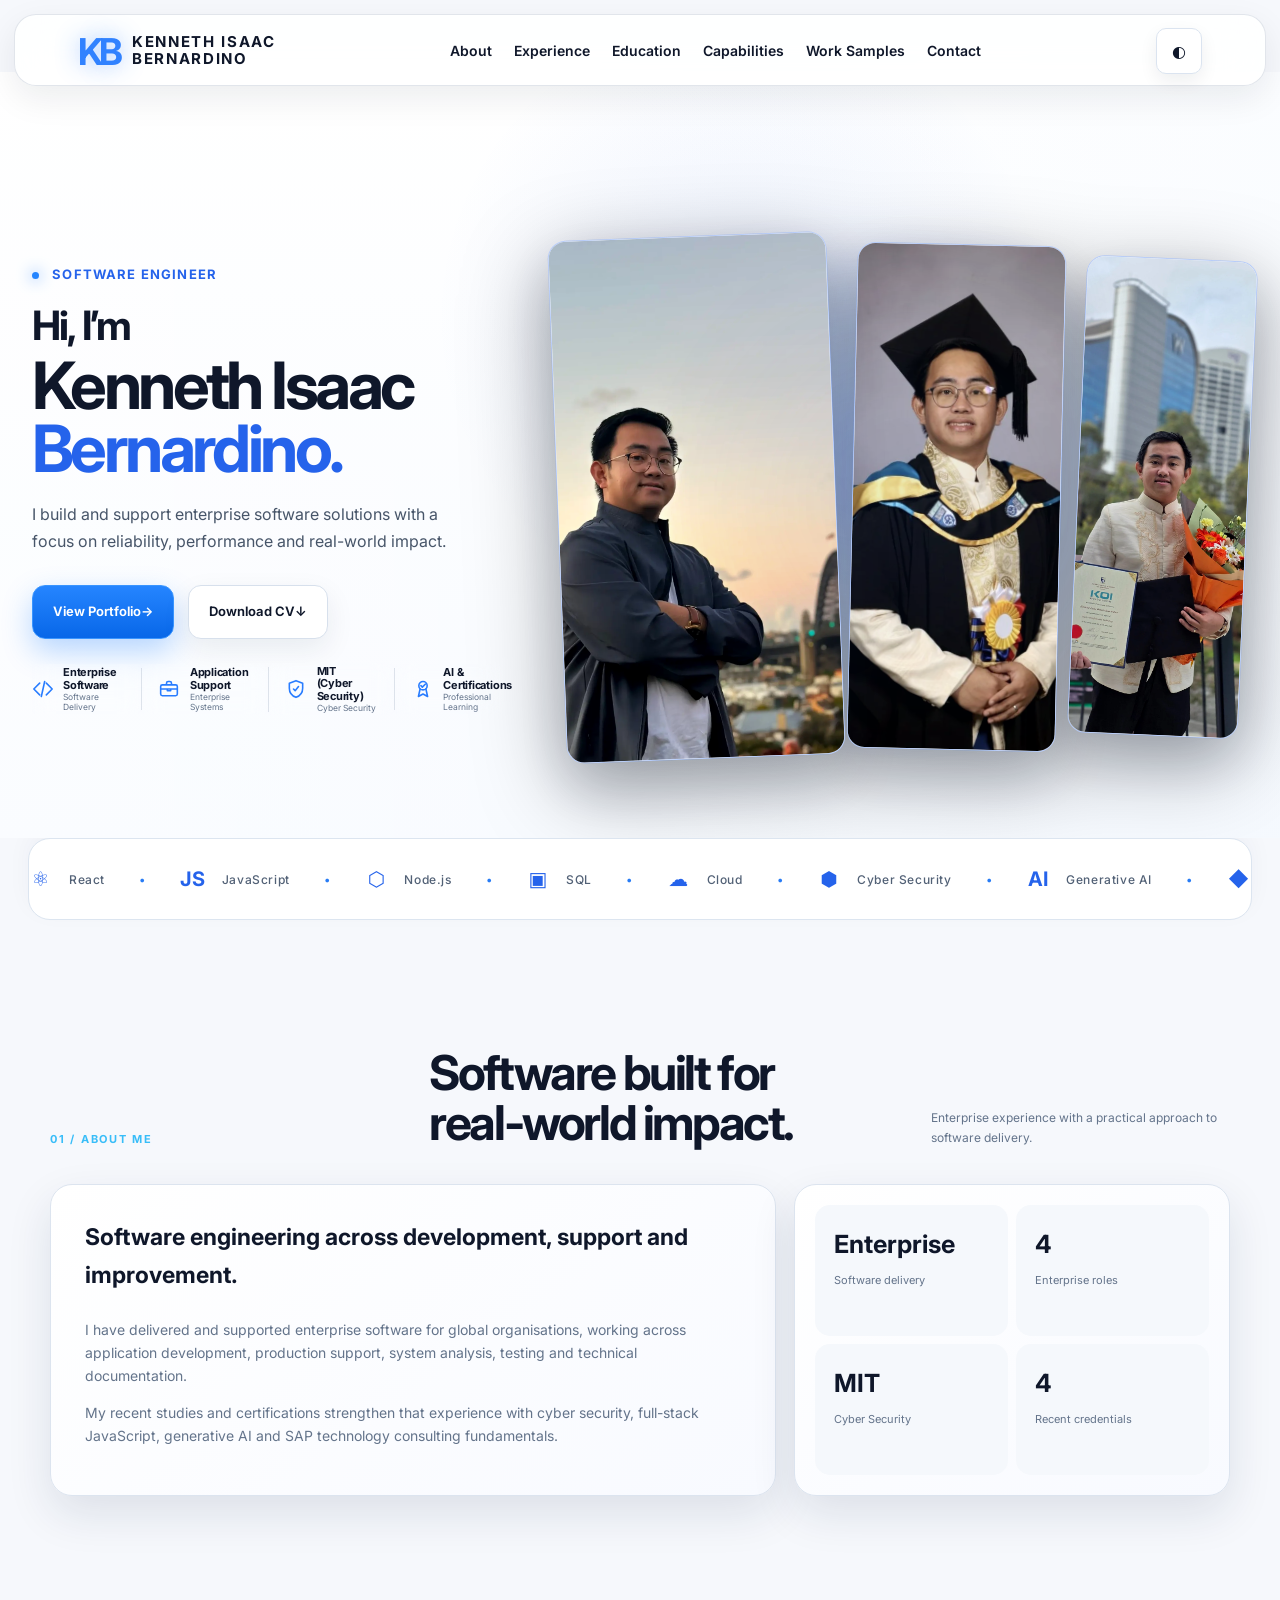
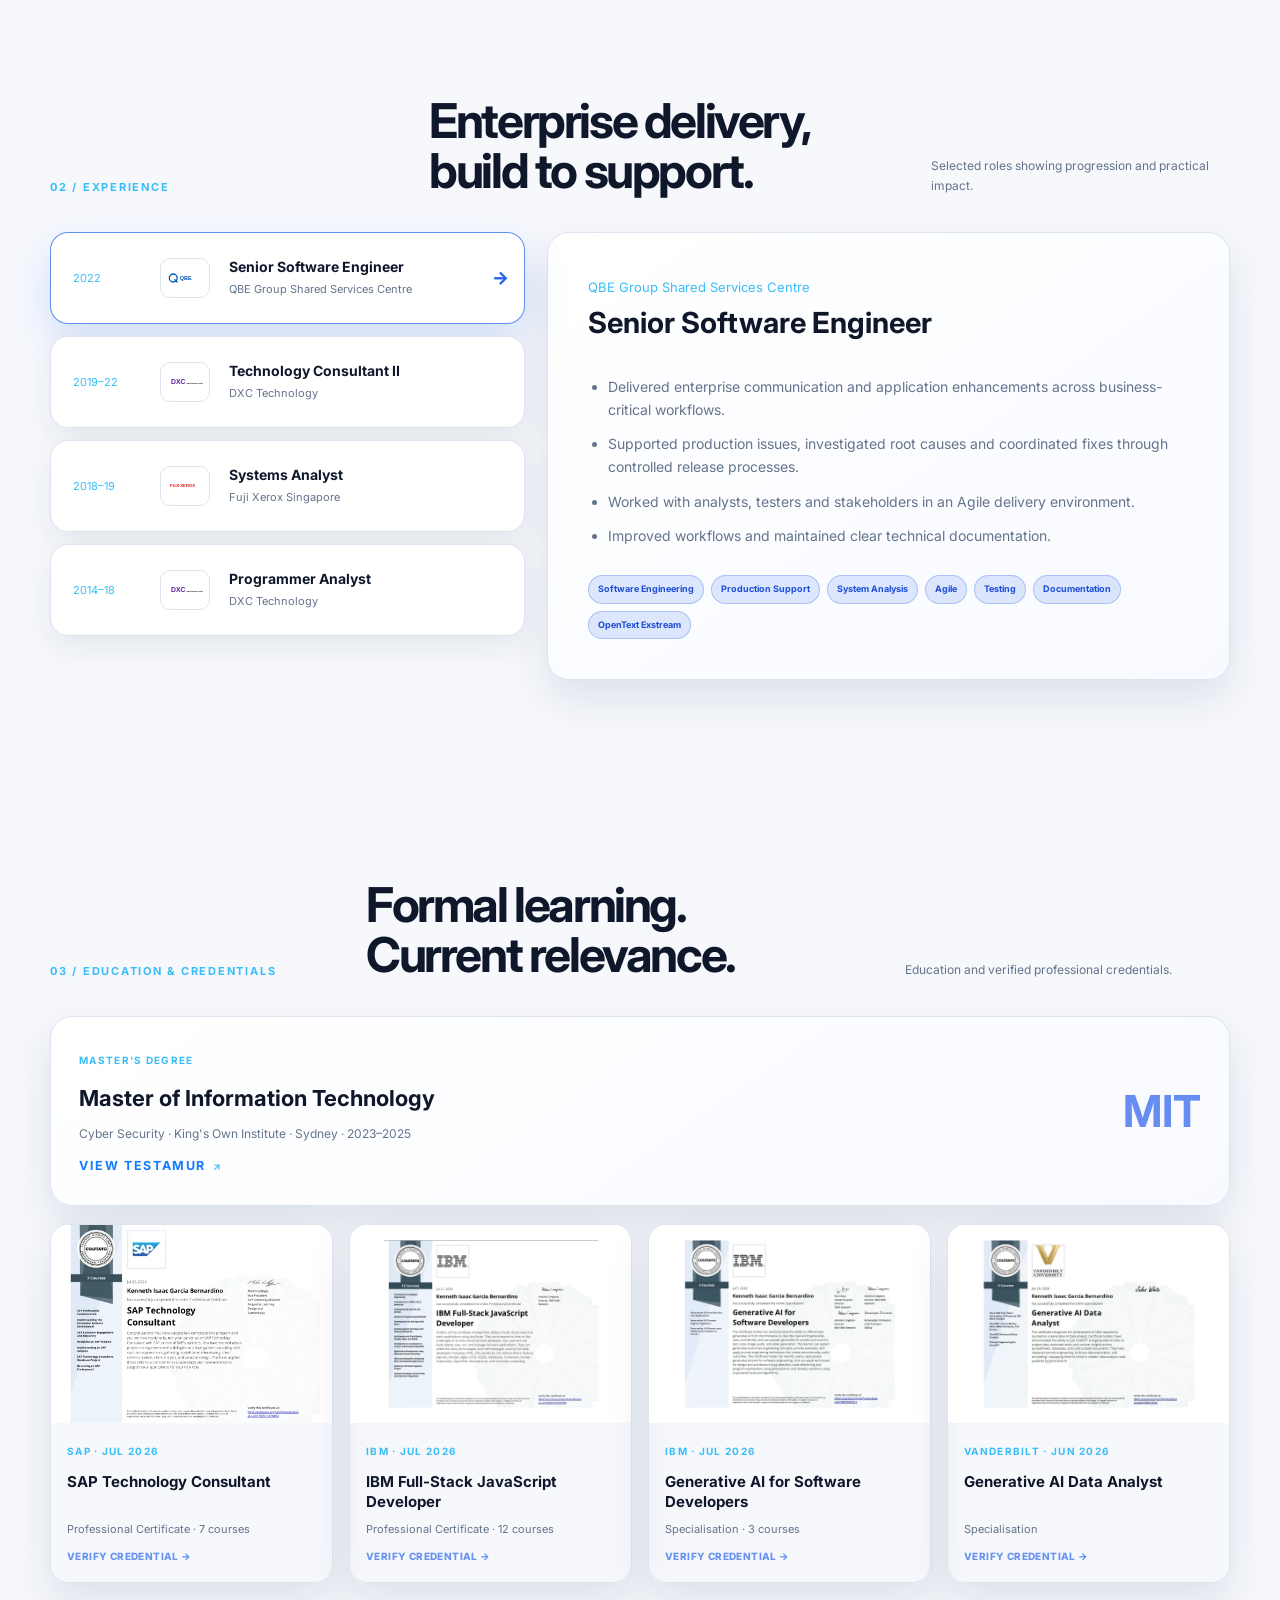
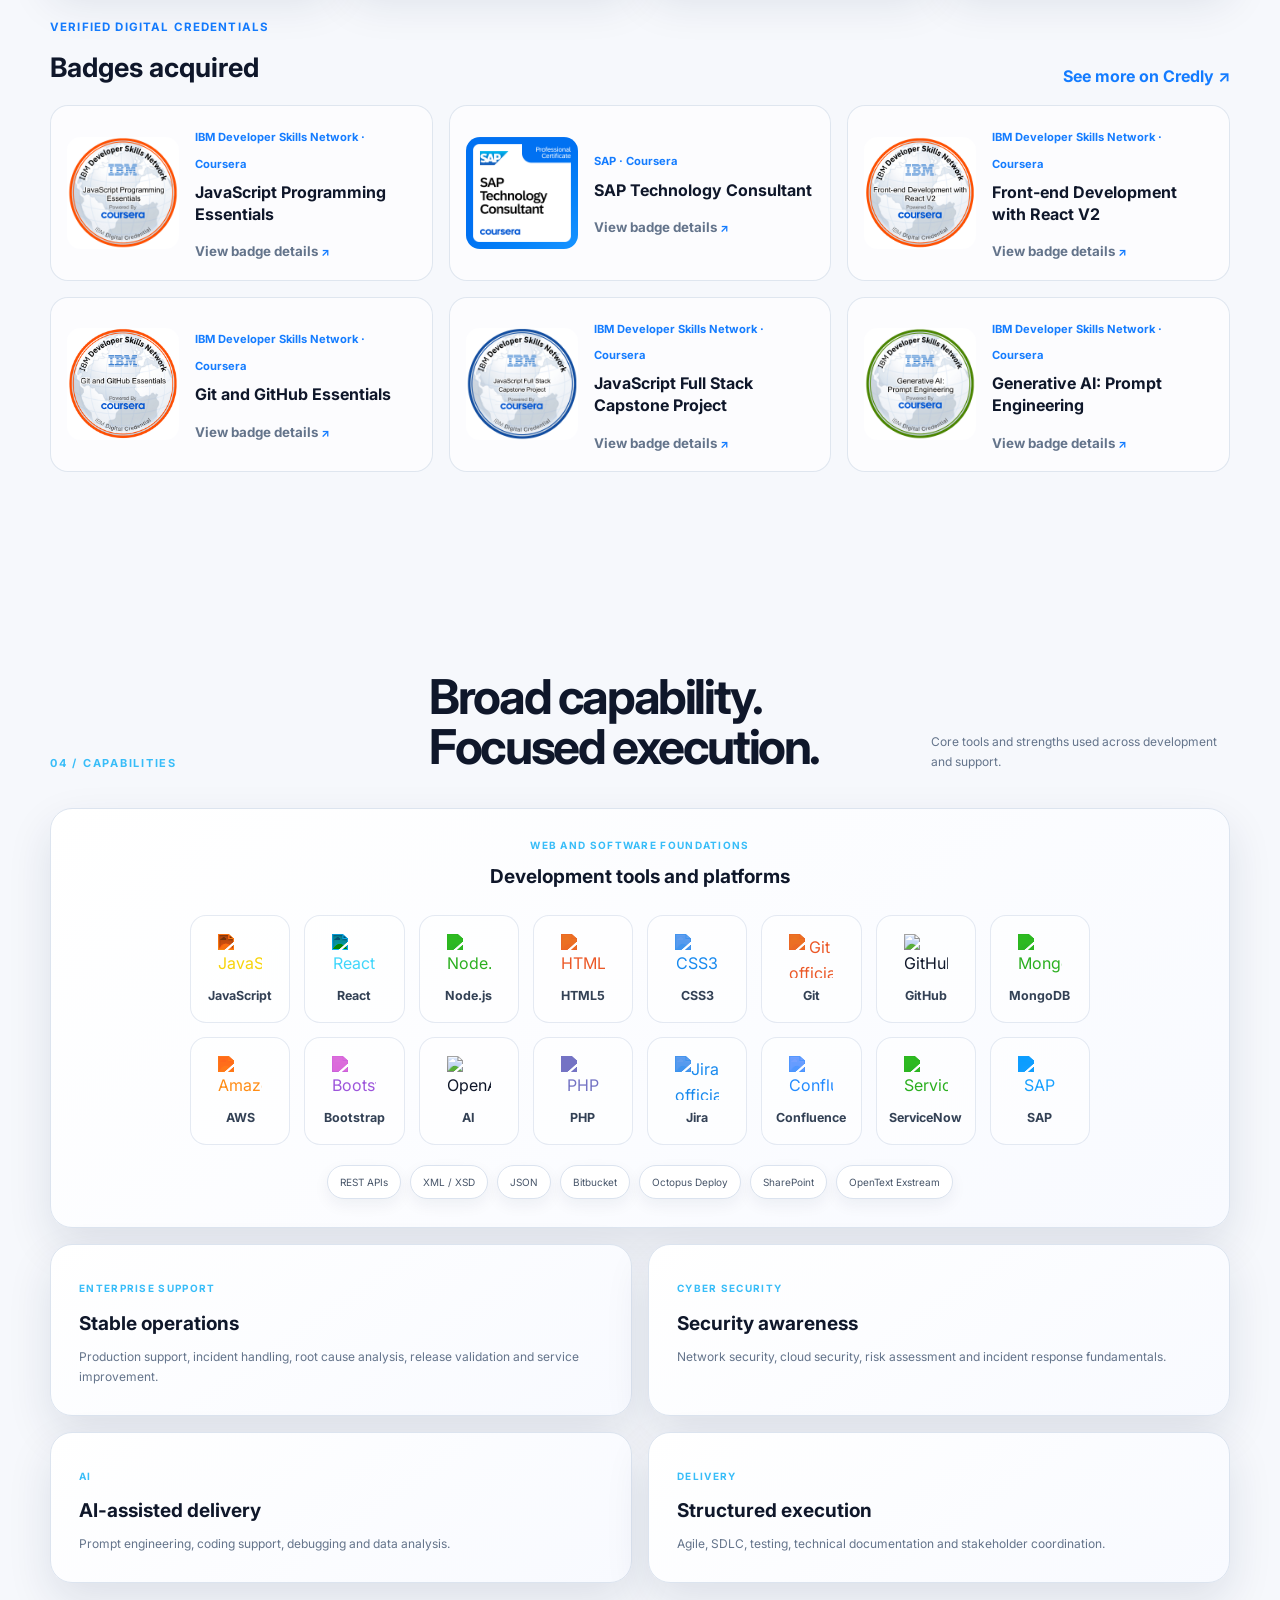
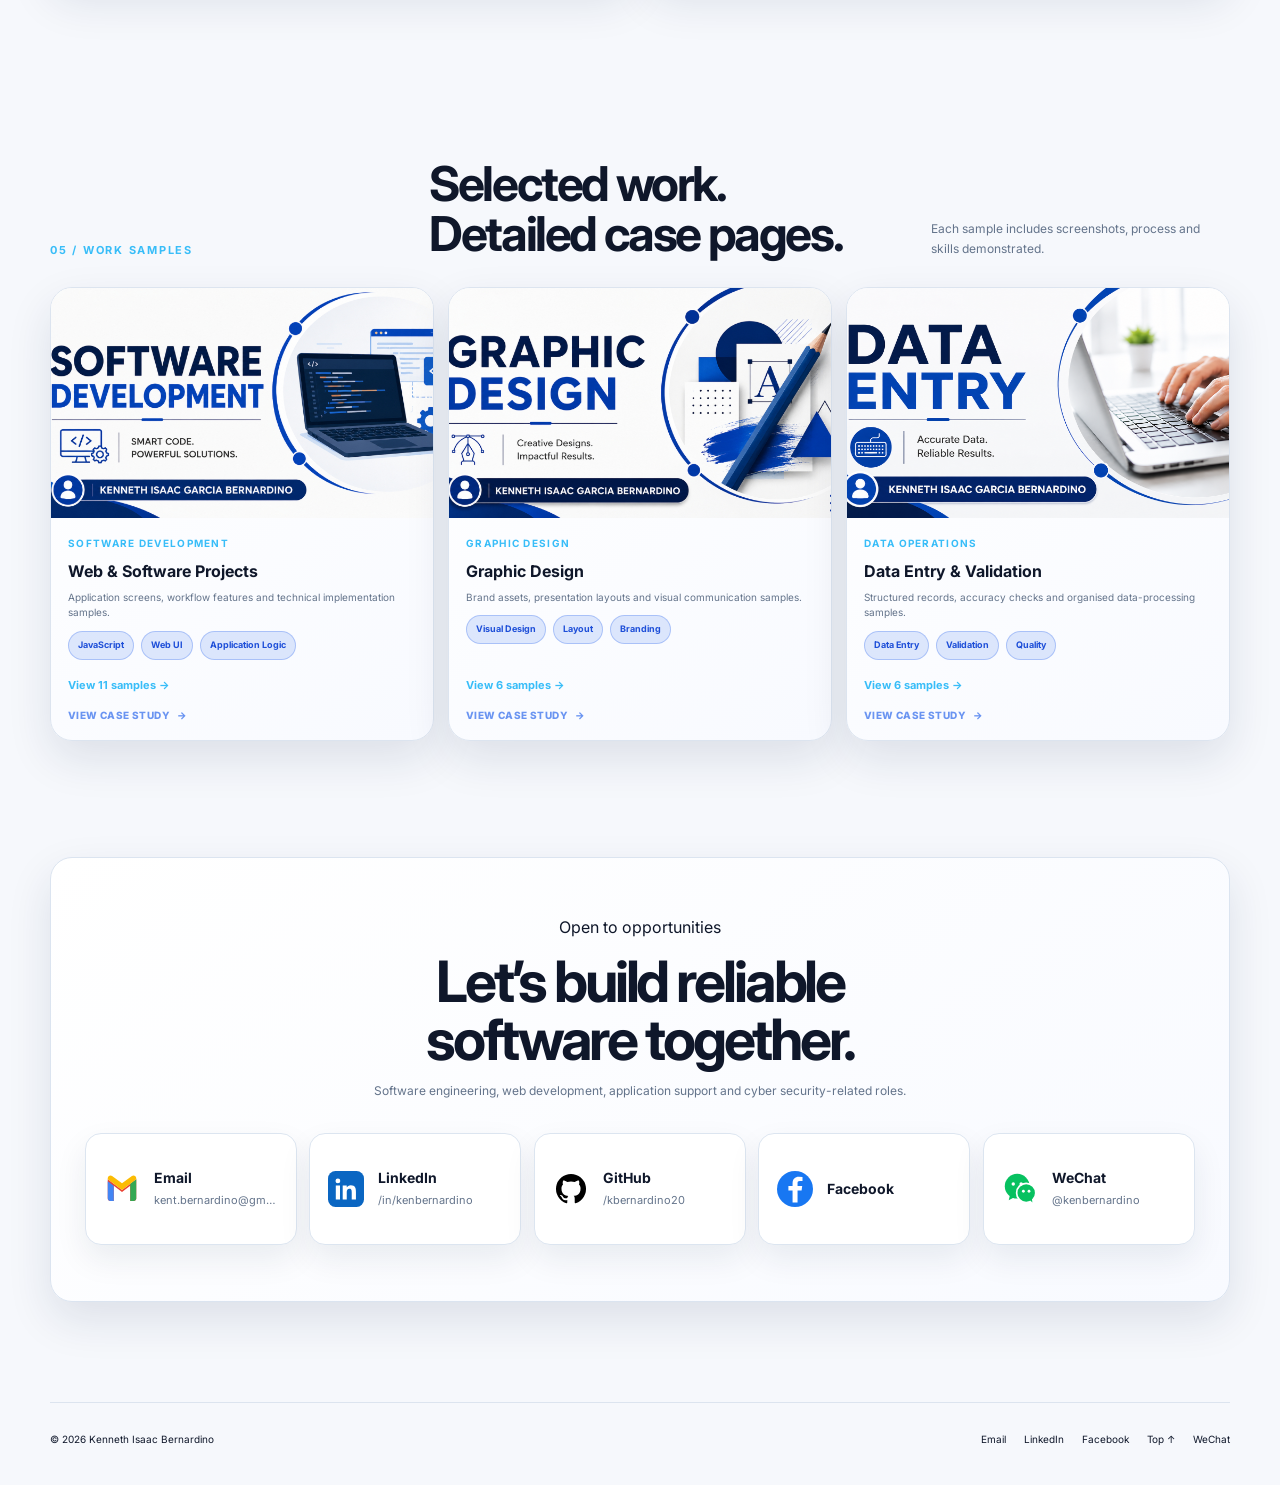
==== commit 5ab65fdf: "Update 31/07/2026" ====
--- a/index.html
+++ b/index.html
@@ -1,41 +1,2173 @@
 <!DOCTYPE html>
 
-<html lang="en"><head><meta charset="utf-8"/><meta content="width=device-width,initial-scale=1" name="viewport"/><title>Kenneth Isaac Bernardino — Software Engineer</title><meta content="Software Engineer in Sydney with enterprise application, full-stack JavaScript, application support, cyber security and AI experience." name="description"/><meta content="#f7f9fc" name="theme-color"/><meta content="Kenneth Isaac Bernardino — Software Engineer" property="og:title"/><meta content="Enterprise software, web development, application support, cyber security and AI-assisted development." property="og:description"/><meta content="website" property="og:type"/><link href="https://kenbernardino.com/" rel="canonical"/><link href="https://fonts.googleapis.com" rel="preconnect"/><link crossorigin="" href="https://fonts.gstatic.com" rel="preconnect"/><link href="https://fonts.googleapis.com/css2?family=Inter:wght@400;500;600;700&amp;display=swap" rel="stylesheet"/><link href="css/style.css?v=20260723g" rel="stylesheet"/><script defer="" src="js/app.js"></script>
+<html lang="en">
+<head>
+<meta charset="utf-8"/>
+<meta content="width=device-width,initial-scale=1" name="viewport"/>
+<title>
+   Kenneth Isaac Bernardino — Software Engineer
+  </title>
+<meta content="Software Engineer in Sydney with enterprise application, full-stack JavaScript, application support, cyber security and AI experience." name="description"/>
+<meta content="#f7f9fc" name="theme-color"/>
+<meta content="Kenneth Isaac Bernardino — Software Engineer" property="og:title"/>
+<meta content="Enterprise software, web development, application support, cyber security and AI-assisted development." property="og:description"/>
+<meta content="website" property="og:type"/>
+<link href="https://kenbernardino.com/" rel="canonical"/>
+<link href="https://fonts.googleapis.com" rel="preconnect"/>
+<link crossorigin="" href="https://fonts.gstatic.com" rel="preconnect"/>
+<link href="https://fonts.googleapis.com/css2?family=Inter:wght@400;500;600;700&amp;display=swap" rel="stylesheet"/>
+<link href="css/style.css?v=20260723g" rel="stylesheet"/>
+<style>
+   /* Credentials alignment fix */
+   #credentials .section-head {
+    display: grid !important;
+    grid-template-columns: minmax(180px, .7fr) minmax(300px, 1.25fr) minmax(220px, .8fr) !important;
+    align-items: end !important;
+    gap: 32px !important;
+   }
+
+   #credentials .section-head > * {
+    margin: 0 !important;
+   }
+
+   #credentials .education {
+    margin-top: 34px !important;
+   }
+
+   #credentials .certs {
+    display: grid !important;
+    grid-template-columns: repeat(4, minmax(0, 1fr)) !important;
+    gap: 16px !important;
+    align-items: stretch !important;
+    margin-top: 16px !important;
+   }
+
+   #credentials .cert {
+    display: flex !important;
+    flex-direction: column !important;
+    min-width: 0 !important;
+    height: 100% !important;
+    overflow: hidden !important;
+   }
+
+   #credentials .cert > img {
+    display: block !important;
+    width: 100% !important;
+    height: 198px !important;
+    object-fit: contain !important;
+    object-position: center !important;
+    background: #fff !important;
+    flex: 0 0 198px !important;
+   }
+
+   #credentials .cert > div {
+    display: flex !important;
+    flex: 1 1 auto !important;
+    flex-direction: column !important;
+    padding: 20px 16px 18px !important;
+    min-height: 150px !important;
+   }
+
+   #credentials .cert h3 {
+    margin: 12px 0 10px !important;
+    line-height: 1.35 !important;
+   }
+
+   #credentials .cert small {
+    display: block !important;
+    margin-top: auto !important;
+    line-height: 1.45 !important;
+   }
+
+   #credentials .cert .hover-cue {
+    display: block !important;
+    margin-top: 10px !important;
+   }
+
+   @media (max-width: 980px) {
+    #credentials .section-head {
+     grid-template-columns: 1fr 1.4fr !important;
+    }
+
+    #credentials .section-head > p {
+     grid-column: 2 !important;
+    }
+
+    #credentials .certs {
+     grid-template-columns: repeat(2, minmax(0, 1fr)) !important;
+    }
+   }
+
+   @media (max-width: 640px) {
+    #credentials .section-head {
+     display: block !important;
+    }
+
+    #credentials .section-head > * + * {
+     margin-top: 14px !important;
+    }
+
+    #credentials .certs {
+     grid-template-columns: 1fr !important;
+    }
+
+    #credentials .cert > img {
+     height: auto !important;
+     aspect-ratio: 4 / 3 !important;
+     flex-basis: auto !important;
+    }
+   }
+  
+
+   /* Certificate details modal */
+   #credentials .cert {
+    cursor: pointer !important;
+   }
+
+   .certificate-modal[hidden] {
+    display: none !important;
+   }
+
+   .certificate-modal {
+    position: fixed;
+    inset: 0;
+    z-index: 9999;
+    display: grid;
+    place-items: center;
+    padding: 24px;
+   }
+
+   .certificate-modal-backdrop {
+    position: absolute;
+    inset: 0;
+    background: rgba(8, 18, 38, .68);
+    backdrop-filter: blur(8px);
+    -webkit-backdrop-filter: blur(8px);
+   }
+
+   .certificate-modal-dialog {
+    position: relative;
+    z-index: 1;
+    width: min(1240px, 96vw);
+    height: min(90vh, 900px);
+    max-height: 90vh;
+    overflow: hidden;
+    display: grid;
+    grid-template-columns: minmax(0, 2fr) minmax(320px, .8fr);
+    background: var(--surface, #fff);
+    color: var(--text, #0b1735);
+    border: 1px solid rgba(122, 151, 197, .28);
+    border-radius: 26px;
+    box-shadow: 0 30px 90px rgba(3, 14, 35, .34);
+    animation: certificateModalIn .22s ease-out;
+   }
+
+   .certificate-modal-media {
+    min-width: 0;
+    min-height: 0;
+    padding: 28px;
+    display: grid;
+    place-items: center;
+    overflow: auto;
+    background: #eef3fa;
+    border-radius: 26px 0 0 26px;
+   }
+
+   .certificate-modal-media img {
+    display: block;
+    width: 100%;
+    height: 100%;
+    max-width: 100%;
+    max-height: 100%;
+    object-fit: contain;
+    object-position: center;
+    border-radius: 12px;
+    background: #fff;
+    box-shadow: 0 18px 50px rgba(31, 54, 92, .16);
+   }
+
+   .certificate-modal-content {
+    min-width: 0;
+    overflow-y: auto;
+    padding: 64px 40px 38px;
+    display: flex;
+    flex-direction: column;
+   }
+
+   .certificate-modal-provider {
+    color: #1688ff;
+    font-size: .76rem;
+    font-weight: 700;
+    letter-spacing: .11em;
+    text-transform: uppercase;
+   }
+
+   .certificate-modal-content h3 {
+    margin: 14px 0 12px;
+    font-size: clamp(1.7rem, 2.4vw, 2.55rem);
+    line-height: 1.12;
+   }
+
+   .certificate-modal-type {
+    margin: 0 0 20px;
+    color: var(--muted, #62708c);
+    font-weight: 600;
+   }
+
+   .certificate-modal-description {
+    margin: 0;
+    color: var(--muted, #62708c);
+    line-height: 1.75;
+   }
+
+   .certificate-modal-actions {
+    margin-top: auto;
+    padding-top: 30px;
+    display: flex;
+    gap: 12px;
+    flex-wrap: wrap;
+   }
+
+   .certificate-modal-verify,
+   .certificate-modal-close-button {
+    min-height: 48px;
+    display: inline-flex;
+    align-items: center;
+    justify-content: center;
+    padding: 0 20px;
+    border-radius: 999px;
+    font: inherit;
+    font-weight: 700;
+    text-decoration: none;
+    cursor: pointer;
+   }
+
+   .certificate-modal-verify {
+    color: #fff;
+    background: #147cff;
+    border: 1px solid #147cff;
+   }
+
+   .certificate-modal-close-button {
+    color: inherit;
+    background: transparent;
+    border: 1px solid rgba(117, 140, 177, .35);
+   }
+
+   .certificate-modal-x {
+    position: absolute;
+    z-index: 2;
+    top: 16px;
+    right: 16px;
+    width: 42px;
+    height: 42px;
+    display: grid;
+    place-items: center;
+    border: 1px solid rgba(117, 140, 177, .28);
+    border-radius: 50%;
+    background: rgba(255, 255, 255, .9);
+    color: #0b1735;
+    font-size: 1.35rem;
+    cursor: pointer;
+   }
+
+   body.certificate-modal-open {
+    overflow: hidden;
+   }
+
+   @keyframes certificateModalIn {
+    from { opacity: 0; transform: translateY(14px) scale(.985); }
+    to { opacity: 1; transform: translateY(0) scale(1); }
+   }
+
+   @media (max-width: 900px) {
+    .certificate-modal {
+     padding: 12px;
+    }
+
+    .certificate-modal-dialog {
+     width: min(96vw, 760px);
+     height: 92vh;
+     max-height: 92vh;
+     grid-template-columns: 1fr;
+     grid-template-rows: minmax(320px, 58vh) auto;
+     overflow-y: auto;
+     border-radius: 22px;
+    }
+
+    .certificate-modal-media {
+     min-height: 320px;
+     padding: 16px;
+     overflow: hidden;
+     border-radius: 22px 22px 0 0;
+    }
+
+    .certificate-modal-content {
+     overflow: visible;
+     padding: 34px 22px 26px;
+    }
+   }
+
+   @media (max-width: 560px) {
+    .certificate-modal-dialog {
+     width: 100%;
+     grid-template-rows: minmax(250px, 46vh) auto;
+    }
+
+    .certificate-modal-media {
+     min-height: 250px;
+     padding: 10px;
+    }
+
+    .certificate-modal-content h3 {
+     font-size: 1.55rem;
+    }
+
+    .certificate-modal-actions {
+     display: grid;
+     grid-template-columns: 1fr;
+    }
+   }
+
+   /* Expanded official technology-logo grid */
+   #skills .tech-stack-grid {
+    display: grid !important;
+    grid-template-columns: repeat(8, minmax(82px, 1fr)) !important;
+    gap: 14px !important;
+    align-items: stretch !important;
+   }
+
+   #skills .tech-stack-grid .tech-logo {
+    min-width: 0 !important;
+    min-height: 108px !important;
+    padding: 16px 10px !important;
+    display: flex !important;
+    flex-direction: column !important;
+    align-items: center !important;
+    justify-content: center !important;
+    gap: 11px !important;
+    border: 1px solid rgba(112, 139, 180, .18) !important;
+    border-radius: 16px !important;
+    background: rgba(255,255,255,.55) !important;
+    transition: transform .22s ease, box-shadow .22s ease, border-color .22s ease !important;
+   }
+
+   #skills .tech-stack-grid .tech-logo:hover {
+    transform: translateY(-5px) scale(1.025) !important;
+    border-color: rgba(20,124,255,.38) !important;
+    box-shadow: 0 14px 32px rgba(20,124,255,.12) !important;
+   }
+
+   #skills .tech-stack-grid .tech-logo img {
+    width: 44px !important;
+    height: 44px !important;
+    object-fit: contain !important;
+   }
+
+   #skills .tech-stack-grid .tech-logo span {
+    font-size: .78rem !important;
+    font-weight: 700 !important;
+    line-height: 1.2 !important;
+    text-align: center !important;
+   }
+
+   [data-theme="dark"] #skills .tech-stack-grid .tech-logo,
+   body.dark #skills .tech-stack-grid .tech-logo {
+    background: rgba(255,255,255,.045) !important;
+   }
+
+   [data-theme="dark"] #skills .tech-stack-grid .tech-logo img,
+   body.dark #skills .tech-stack-grid .tech-logo img {
+    filter: invert(1) brightness(1.65) !important;
+   }
+
+   @media (max-width: 1100px) {
+    #skills .tech-stack-grid {
+     grid-template-columns: repeat(4, minmax(90px, 1fr)) !important;
+    }
+   }
+
+   @media (max-width: 640px) {
+    #skills .tech-stack-grid {
+     grid-template-columns: repeat(2, minmax(0, 1fr)) !important;
+     gap: 10px !important;
+    }
+
+    #skills .tech-stack-grid .tech-logo {
+     min-height: 96px !important;
+    }
+   }
+
+
+   /* Brand-colour technology logos */
+   #skills .tech-stack-grid .tech-logo img {
+    filter: none !important;
+   }
+
+   #skills .tech-stack-grid .tech-logo[title="SAP"] img {
+    filter: invert(52%) sepia(95%) saturate(2647%) hue-rotate(181deg) brightness(101%) contrast(101%) !important;
+   }
+
+   #skills .tech-stack-grid .tech-logo[title="React"] img {
+    filter: invert(78%) sepia(42%) saturate(1446%) hue-rotate(160deg) brightness(103%) contrast(97%) !important;
+   }
+
+   #skills .tech-stack-grid .tech-logo[title="JavaScript"] img {
+    filter: invert(83%) sepia(90%) saturate(1114%) hue-rotate(356deg) brightness(101%) contrast(94%) !important;
+   }
+
+   #skills .tech-stack-grid .tech-logo[title="Node.js"] img,
+   #skills .tech-stack-grid .tech-logo[title="MongoDB"] img,
+   #skills .tech-stack-grid .tech-logo[title="ServiceNow"] img {
+    filter: invert(48%) sepia(79%) saturate(541%) hue-rotate(68deg) brightness(95%) contrast(92%) !important;
+   }
+
+   #skills .tech-stack-grid .tech-logo[title="HTML5"] img,
+   #skills .tech-stack-grid .tech-logo[title="Git"] img {
+    filter: invert(42%) sepia(96%) saturate(2668%) hue-rotate(347deg) brightness(96%) contrast(92%) !important;
+   }
+
+   #skills .tech-stack-grid .tech-logo[title="CSS3"] img,
+   #skills .tech-stack-grid .tech-logo[title="Jira"] img {
+    filter: invert(39%) sepia(96%) saturate(1513%) hue-rotate(188deg) brightness(93%) contrast(101%) !important;
+   }
+
+   #skills .tech-stack-grid .tech-logo[title="PHP"] img {
+    filter: invert(50%) sepia(18%) saturate(1325%) hue-rotate(202deg) brightness(91%) contrast(87%) !important;
+   }
+
+   #skills .tech-stack-grid .tech-logo[title="AWS"] img {
+    filter: invert(58%) sepia(96%) saturate(1267%) hue-rotate(348deg) brightness(100%) contrast(101%) !important;
+   }
+
+   #skills .tech-stack-grid .tech-logo[title="GitHub"] img,
+   #skills .tech-stack-grid .tech-logo[title="Generative AI"] img {
+    filter: none !important;
+   }
+
+   [data-theme="dark"] #skills .tech-stack-grid .tech-logo img,
+   body.dark #skills .tech-stack-grid .tech-logo img {
+    opacity: .96 !important;
+   }
+
+
+   /* Static technology tiles with visible labels */
+   #skills .tech-stack-grid .tech-logo {
+    cursor: default !important;
+    user-select: none !important;
+    pointer-events: none !important;
+   }
+
+   #skills .tech-stack-grid .tech-logo:hover {
+    transform: none !important;
+    border-color: rgba(112, 139, 180, .18) !important;
+    box-shadow: none !important;
+   }
+
+   #skills .tech-stack-grid .tech-logo[title="Bootstrap"] img {
+    filter: invert(35%) sepia(85%) saturate(1592%) hue-rotate(244deg) brightness(89%) contrast(92%) !important;
+   }
+
+   #skills .tech-stack-grid .tech-logo[title="Confluence"] img {
+    filter: invert(39%) sepia(96%) saturate(1784%) hue-rotate(194deg) brightness(99%) contrast(102%) !important;
+   }
+
+
+   /* Clickable Master of Information Technology testamur */
+   #credentials .education-document-trigger {
+    cursor: pointer !important;
+    position: relative;
+    transition: border-color .2s ease, box-shadow .2s ease, transform .2s ease !important;
+   }
+
+   #credentials .education-document-trigger:hover,
+   #credentials .education-document-trigger:focus-visible {
+    border-color: rgba(20, 124, 255, .42) !important;
+    box-shadow: 0 16px 38px rgba(20, 124, 255, .12) !important;
+    transform: translateY(-2px);
+    outline: none;
+   }
+
+   #credentials .education-view-cue {
+    display: inline-flex;
+    align-items: center;
+    gap: 7px;
+    margin-top: 12px;
+    color: #147cff;
+    font-size: .78rem;
+    font-weight: 700;
+   }
+
+   .degree-document-modal[hidden] {
+    display: none !important;
+   }
+
+   .degree-document-modal {
+    position: fixed;
+    inset: 0;
+    z-index: 10020;
+    display: grid;
+    place-items: center;
+    padding: 22px;
+   }
+
+   .degree-document-backdrop {
+    position: absolute;
+    inset: 0;
+    background: rgba(5, 14, 32, .76);
+    backdrop-filter: blur(9px);
+    -webkit-backdrop-filter: blur(9px);
+   }
+
+   .degree-document-dialog {
+    position: relative;
+    z-index: 1;
+    width: min(1120px, 96vw);
+    height: min(92vh, 920px);
+    display: grid;
+    grid-template-rows: auto minmax(0, 1fr);
+    overflow: hidden;
+    border: 1px solid rgba(127, 154, 195, .3);
+    border-radius: 24px;
+    background: var(--surface, #fff);
+    color: var(--text, #0b1735);
+    box-shadow: 0 34px 100px rgba(1, 10, 30, .42);
+    animation: certificateModalIn .22s ease-out;
+   }
+
+   .degree-document-header {
+    min-height: 104px;
+    display: flex;
+    align-items: center;
+    justify-content: space-between;
+    gap: 24px;
+    padding: 24px 76px 22px 28px;
+    border-bottom: 1px solid rgba(122, 151, 197, .22);
+   }
+
+   .degree-document-header > div > span {
+    color: #147cff;
+    font-size: .72rem;
+    font-weight: 700;
+    letter-spacing: .1em;
+    text-transform: uppercase;
+   }
+
+   .degree-document-header h3 {
+    margin: 7px 0 5px;
+    font-size: clamp(1.35rem, 2vw, 2rem);
+    line-height: 1.15;
+   }
+
+   .degree-document-header p {
+    margin: 0;
+    color: var(--muted, #62708c);
+   }
+
+   .degree-document-open {
+    flex: 0 0 auto;
+    min-height: 44px;
+    display: inline-flex;
+    align-items: center;
+    justify-content: center;
+    gap: 8px;
+    padding: 0 18px;
+    border-radius: 999px;
+    color: #fff;
+    background: #147cff;
+    text-decoration: none;
+    font-weight: 700;
+   }
+
+   .degree-document-viewer {
+    min-height: 0;
+    padding: 16px;
+    background: #e9eef6;
+   }
+
+   .degree-document-viewer object,
+   .degree-document-viewer iframe {
+    display: block;
+    width: 100%;
+    height: 100%;
+    min-height: 0;
+    border: 0;
+    border-radius: 14px;
+    background: #fff;
+   }
+
+   .degree-document-viewer object > p {
+    padding: 30px;
+    text-align: center;
+   }
+
+   .degree-document-x {
+    position: absolute;
+    z-index: 2;
+    top: 18px;
+    right: 18px;
+    width: 42px;
+    height: 42px;
+    display: grid;
+    place-items: center;
+    border: 1px solid rgba(117, 140, 177, .3);
+    border-radius: 50%;
+    background: rgba(255, 255, 255, .92);
+    color: #0b1735;
+    font-size: 1.35rem;
+    cursor: pointer;
+   }
+
+   body.degree-document-open {
+    overflow: hidden;
+   }
+
+   @media (max-width: 720px) {
+    .degree-document-modal {
+     padding: 10px;
+    }
+
+    .degree-document-dialog {
+     width: 100%;
+     height: 94vh;
+     border-radius: 18px;
+    }
+
+    .degree-document-header {
+     align-items: flex-start;
+     flex-direction: column;
+     padding: 22px 62px 18px 20px;
+     gap: 14px;
+    }
+
+    .degree-document-open {
+     min-height: 40px;
+    }
+
+    .degree-document-viewer {
+     padding: 8px;
+    }
+   }
+
+
+   /* Acquired badges */
+   #credentials .badges-block {
+    margin-top: 28px;
+   }
+
+   #credentials .badges-heading {
+    display: flex;
+    align-items: end;
+    justify-content: space-between;
+    gap: 22px;
+    margin-bottom: 16px;
+   }
+
+   #credentials .badges-heading > div > span {
+    color: #147cff;
+    font-size: .72rem;
+    font-weight: 700;
+    letter-spacing: .1em;
+    text-transform: uppercase;
+   }
+
+   #credentials .badges-heading h3 {
+    margin: 7px 0 0;
+    font-size: clamp(1.35rem, 2.1vw, 2rem);
+   }
+
+   #credentials .badges-heading > a {
+    color: #147cff;
+    font-weight: 700;
+    text-decoration: none;
+   }
+
+   #credentials .badges-grid {
+    display: grid;
+    grid-template-columns: repeat(3, minmax(0, 1fr));
+    gap: 16px;
+   }
+
+   #credentials .badge-card {
+    min-width: 0;
+    display: grid;
+    grid-template-columns: 112px minmax(0, 1fr);
+    align-items: center;
+    gap: 16px;
+    padding: 16px;
+    border: 1px solid rgba(112, 139, 180, .2);
+    border-radius: 18px;
+    background: rgba(255, 255, 255, .62);
+    color: inherit;
+    text-align: left;
+    font: inherit;
+    cursor: pointer;
+    transition: transform .2s ease, border-color .2s ease, box-shadow .2s ease;
+   }
+
+   #credentials .badge-card:hover,
+   #credentials .badge-card:focus-visible {
+    transform: translateY(-3px);
+    border-color: rgba(20, 124, 255, .38);
+    box-shadow: 0 16px 36px rgba(20, 124, 255, .11);
+    outline: none;
+   }
+
+   #credentials .badge-card img {
+    display: block;
+    width: 112px;
+    height: 112px;
+    object-fit: contain;
+    object-position: center;
+    border-radius: 14px;
+    background: #fff;
+   }
+
+   #credentials .badge-card span {
+    color: #147cff;
+    font-size: .7rem;
+    font-weight: 700;
+    line-height: 1.4;
+   }
+
+   #credentials .badge-card h3 {
+    margin: 7px 0 12px;
+    font-size: 1rem;
+    line-height: 1.35;
+   }
+
+   #credentials .badge-card small {
+    color: var(--muted, #62708c);
+    font-weight: 700;
+   }
+
+   [data-theme="dark"] #credentials .badge-card,
+   body.dark #credentials .badge-card {
+    background: rgba(255, 255, 255, .045);
+   }
+
+   .badge-modal[hidden] {
+    display: none !important;
+   }
+
+   .badge-modal {
+    position: fixed;
+    inset: 0;
+    z-index: 10030;
+    display: grid;
+    place-items: center;
+    padding: 22px;
+   }
+
+   .badge-modal-backdrop {
+    position: absolute;
+    inset: 0;
+    background: rgba(5, 14, 32, .76);
+    backdrop-filter: blur(9px);
+    -webkit-backdrop-filter: blur(9px);
+   }
+
+   .badge-modal-dialog {
+    position: relative;
+    z-index: 1;
+    width: min(960px, 96vw);
+    max-height: 90vh;
+    display: grid;
+    grid-template-columns: minmax(320px, .9fr) minmax(320px, 1fr);
+    overflow: hidden;
+    border: 1px solid rgba(127, 154, 195, .3);
+    border-radius: 24px;
+    background: var(--surface, #fff);
+    color: var(--text, #0b1735);
+    box-shadow: 0 34px 100px rgba(1, 10, 30, .42);
+    animation: certificateModalIn .22s ease-out;
+   }
+
+   .badge-modal-media {
+    min-height: 520px;
+    display: grid;
+    place-items: center;
+    padding: 30px;
+    background: #edf2f8;
+   }
+
+   .badge-modal-media img {
+    display: block;
+    width: 100%;
+    max-width: 430px;
+    max-height: 68vh;
+    object-fit: contain;
+    border-radius: 18px;
+    background: #fff;
+    box-shadow: 0 18px 46px rgba(31, 54, 92, .14);
+   }
+
+   .badge-modal-content {
+    min-width: 0;
+    display: flex;
+    flex-direction: column;
+    padding: 64px 40px 38px;
+    overflow-y: auto;
+   }
+
+   .badge-modal-provider {
+    color: #147cff;
+    font-size: .74rem;
+    font-weight: 700;
+    letter-spacing: .09em;
+    text-transform: uppercase;
+   }
+
+   .badge-modal-content h3 {
+    margin: 14px 0 10px;
+    font-size: clamp(1.65rem, 2.6vw, 2.5rem);
+    line-height: 1.12;
+   }
+
+   .badge-modal-type {
+    margin: 0 0 20px;
+    color: var(--muted, #62708c);
+    font-weight: 700;
+   }
+
+   .badge-modal-description {
+    margin: 0;
+    color: var(--muted, #62708c);
+    line-height: 1.75;
+   }
+
+   .badge-modal-actions {
+    margin-top: auto;
+    padding-top: 30px;
+    display: flex;
+    flex-wrap: wrap;
+    gap: 12px;
+   }
+
+   .badge-modal-credly,
+   .badge-modal-close-button {
+    min-height: 46px;
+    display: inline-flex;
+    align-items: center;
+    justify-content: center;
+    padding: 0 18px;
+    border-radius: 999px;
+    font: inherit;
+    font-weight: 700;
+    cursor: pointer;
+   }
+
+   .badge-modal-credly {
+    color: #fff;
+    background: #147cff;
+    border: 1px solid #147cff;
+    text-decoration: none;
+   }
+
+   .badge-modal-close-button {
+    color: inherit;
+    background: transparent;
+    border: 1px solid rgba(117, 140, 177, .35);
+   }
+
+   .badge-modal-x {
+    position: absolute;
+    z-index: 2;
+    top: 16px;
+    right: 16px;
+    width: 42px;
+    height: 42px;
+    display: grid;
+    place-items: center;
+    border: 1px solid rgba(117, 140, 177, .3);
+    border-radius: 50%;
+    background: rgba(255, 255, 255, .92);
+    color: #0b1735;
+    font-size: 1.35rem;
+    cursor: pointer;
+   }
+
+   body.badge-modal-open {
+    overflow: hidden;
+   }
+
+   @media (max-width: 980px) {
+    #credentials .badges-grid {
+     grid-template-columns: repeat(2, minmax(0, 1fr));
+    }
+   }
+
+   @media (max-width: 720px) {
+    #credentials .badges-heading {
+     align-items: flex-start;
+     flex-direction: column;
+    }
+
+    #credentials .badges-grid {
+     grid-template-columns: 1fr;
+    }
+
+    .badge-modal {
+     padding: 10px;
+    }
+
+    .badge-modal-dialog {
+     width: 100%;
+     max-height: 94vh;
+     grid-template-columns: 1fr;
+     overflow-y: auto;
+    }
+
+    .badge-modal-media {
+     min-height: 300px;
+     padding: 18px;
+    }
+
+    .badge-modal-content {
+     padding: 34px 22px 26px;
+     overflow: visible;
+    }
+   }
+
+</style>
+<script defer="" src="js/app.js">
+</script>
 <meta content="https://kenbernardino.com/" property="og:url"/>
 <meta content="https://kenbernardino.com/assets/images/hero/harbour-portrait.webp" property="og:image"/>
 <meta content="summary_large_image" name="twitter:card"/>
 <meta content="https://kenbernardino.com/" name="twitter:url"/>
 <meta content="https://kenbernardino.com/assets/images/hero/harbour-portrait.webp" name="twitter:image"/>
 </head>
-<body class="home-light home-cinematic"><div class="progress" id="progress"></div><header class="nav-wrap"><nav aria-label="Primary navigation" class="nav container"><a class="brand brand-full" href="#top"><span class="brand-mark">KB</span><span class="brand-name">Kenneth Isaac<br/>Bernardino</span></a><div class="links" id="links"><a href="#about">About</a><a href="#experience">Experience</a><a href="#credentials">Education</a><a href="#skills">Capabilities</a><a href="#work">Work Samples</a><a href="#contact">Contact</a></div><div class="nav-actions"><button aria-label="Toggle colour theme" class="icon-btn" id="theme">◐</button><button aria-controls="links" aria-expanded="false" aria-label="Open navigation" class="menu" id="menu"><span></span><span></span><span></span></button></div></nav></header>
+<body class="home-light home-cinematic">
+<div class="progress" id="progress">
+</div>
+<header class="nav-wrap">
+<nav aria-label="Primary navigation" class="nav container">
+<a class="brand brand-full" href="#top">
+<span class="brand-mark">
+      KB
+     </span>
+<span class="brand-name">
+      Kenneth Isaac
+      <br/>
+      Bernardino
+     </span>
+</a>
+<div class="links" id="links">
+<a href="#about">
+      About
+     </a>
+<a href="#experience">
+      Experience
+     </a>
+<a href="#credentials">
+      Education
+     </a>
+<a href="#skills">
+      Capabilities
+     </a>
+<a href="#work">
+      Work Samples
+     </a>
+<a href="#contact">
+      Contact
+     </a>
+</div>
+<div class="nav-actions">
+<button aria-label="Toggle colour theme" class="icon-btn" id="theme">
+      ◐
+     </button>
+<button aria-controls="links" aria-expanded="false" aria-label="Open navigation" class="menu" id="menu">
+<span>
+</span>
+<span>
+</span>
+<span>
+</span>
+</button>
+</div>
+</nav>
+</header>
 <main id="top">
 <section aria-label="Introduction" class="hero hero-cinematic hero-static" id="home">
 <div class="hero-stage container">
 <div class="hero-copy reveal">
-<span class="eyebrow"><i></i>Software Engineer</span>
-<h1><small>Hi, I’m</small>Kenneth Isaac<br/><span>Bernardino.</span></h1>
-<p class="intro">I build and support enterprise software solutions with a focus on reliability, performance and real-world impact.</p>
+<span class="eyebrow">
+<i>
+</i>
+       Software Engineer
+      </span>
+<h1>
+<small>
+        Hi, I’m
+       </small>
+       Kenneth Isaac
+       <br/>
+<span>
+        Bernardino.
+       </span>
+</h1>
+<p class="intro">
+       I build and support enterprise software solutions with a focus on reliability, performance and real-world impact.
+      </p>
 <div class="actions">
-<a class="btn primary interactive-card" href="#work">View Portfolio <span aria-hidden="true">→</span></a>
-<a class="btn interactive-card" href="assets/resume/Kenneth_Bernardino_CV.pdf" rel="noopener" target="_blank">Download CV <span aria-hidden="true">↓</span></a>
+<a class="btn primary interactive-card" href="#work">
+        View Portfolio
+        <span aria-hidden="true">
+         →
+        </span>
+</a>
+<a class="btn interactive-card" href="assets/resume/Kenneth_Bernardino_CV.pdf" rel="noopener" target="_blank">
+        Download CV
+        <span aria-hidden="true">
+         ↓
+        </span>
+</a>
 </div>
 <div aria-label="Professional highlights" class="hero-metrics">
-<div><span class="metric-icon" aria-hidden="true"><svg viewBox="0 0 24 24"><path d="m8 5-7 7 7 7M16 5l7 7-7 7M14 3l-4 18"/></svg></span><strong>Enterprise<br/>Software</strong><span>Software Delivery</span></div>
-<div><span class="metric-icon" aria-hidden="true"><svg viewBox="0 0 24 24"><path d="M9 7V5a2 2 0 0 1 2-2h2a2 2 0 0 1 2 2v2M4 7h16a2 2 0 0 1 2 2v9a2 2 0 0 1-2 2H4a2 2 0 0 1-2-2V9a2 2 0 0 1 2-2Zm-2 5h20M10 12v2h4v-2"/></svg></span><strong>Application<br/>Support</strong><span>Enterprise Systems</span></div>
-<div><span class="metric-icon" aria-hidden="true"><svg viewBox="0 0 24 24"><path d="M12 2 20 5v6c0 5-3.4 9.3-8 11-4.6-1.7-8-6-8-11V5l8-3Zm-3 10 2 2 4-5"/></svg></span><strong>MIT<br/><small>(Cyber Security)</small></strong><span>Cyber Security</span></div>
-<div><span class="metric-icon" aria-hidden="true"><svg viewBox="0 0 24 24"><circle cx="12" cy="8" r="5"/><path d="m8.5 12-2 9 5.5-3 5.5 3-2-9M9.5 8l1.7 1.7L15 6"/></svg></span><strong>AI &amp;<br/>Certifications</strong><span>Professional Learning</span></div>
-</div>
-</div>
-<div class="hero-collage reveal" aria-label="Professional photo collage">
-<figure class="collage-panel collage-one"><img alt="Kenneth Bernardino overlooking Sydney Harbour Bridge" fetchpriority="high" src="assets/images/hero/harbour-portrait.webp"/></figure>
-<figure class="collage-panel collage-two"><img alt="Kenneth Bernardino in graduation attire" src="assets/images/hero/graduation-portrait.webp"/></figure>
-<figure class="collage-panel collage-three"><img alt="Kenneth Bernardino celebrating graduation in Sydney" src="assets/images/hero/graduation-city.webp"/></figure>
+<div>
+<span aria-hidden="true" class="metric-icon">
+<svg viewbox="0 0 24 24">
+<path d="m8 5-7 7 7 7M16 5l7 7-7 7M14 3l-4 18">
+</path>
+</svg>
+</span>
+<strong>
+         Enterprise
+         <br/>
+         Software
+        </strong>
+<span>
+         Software Delivery
+        </span>
+</div>
+<div>
+<span aria-hidden="true" class="metric-icon">
+<svg viewbox="0 0 24 24">
+<path d="M9 7V5a2 2 0 0 1 2-2h2a2 2 0 0 1 2 2v2M4 7h16a2 2 0 0 1 2 2v9a2 2 0 0 1-2 2H4a2 2 0 0 1-2-2V9a2 2 0 0 1 2-2Zm-2 5h20M10 12v2h4v-2">
+</path>
+</svg>
+</span>
+<strong>
+         Application
+         <br/>
+         Support
+        </strong>
+<span>
+         Enterprise Systems
+        </span>
+</div>
+<div>
+<span aria-hidden="true" class="metric-icon">
+<svg viewbox="0 0 24 24">
+<path d="M12 2 20 5v6c0 5-3.4 9.3-8 11-4.6-1.7-8-6-8-11V5l8-3Zm-3 10 2 2 4-5">
+</path>
+</svg>
+</span>
+<strong>
+         MIT
+         <br/>
+<small>
+          (Cyber Security)
+         </small>
+</strong>
+<span>
+         Cyber Security
+        </span>
+</div>
+<div>
+<span aria-hidden="true" class="metric-icon">
+<svg viewbox="0 0 24 24">
+<circle cx="12" cy="8" r="5">
+</circle>
+<path d="m8.5 12-2 9 5.5-3 5.5 3-2-9M9.5 8l1.7 1.7L15 6">
+</path>
+</svg>
+</span>
+<strong>
+         AI &amp;
+         <br/>
+         Certifications
+        </strong>
+<span>
+         Professional Learning
+        </span>
+</div>
+</div>
+</div>
+<div aria-label="Professional photo collage" class="hero-collage reveal">
+<figure class="collage-panel collage-one">
+<img alt="Kenneth Bernardino overlooking Sydney Harbour Bridge" fetchpriority="high" src="assets/images/hero/harbour-portrait.webp"/>
+</figure>
+<figure class="collage-panel collage-two">
+<img alt="Kenneth Bernardino in graduation attire" src="assets/images/hero/graduation-portrait.webp"/>
+</figure>
+<figure class="collage-panel collage-three">
+<img alt="Kenneth Bernardino celebrating graduation in Sydney" src="assets/images/hero/graduation-city.webp"/>
+</figure>
 </div>
 </div>
 </section>
-<section aria-label="Core skills" class="ticker tech-ribbon"><div class="ticker-track"><span><b>⚛</b> React <i>•</i> <b>JS</b> JavaScript <i>•</i> <b>⬡</b> Node.js <i>•</i> <b>▣</b> SQL <i>•</i> <b>☁</b> Cloud <i>•</i> <b>⬢</b> Cyber Security <i>•</i> <b>AI</b> Generative AI <i>•</i> <b>◆</b> Git <i>•</i> <b>◌</b> Agile <i>•</i> And more…</span><span aria-hidden="true"><b>⚛</b> React <i>•</i> <b>JS</b> JavaScript <i>•</i> <b>⬡</b> Node.js <i>•</i> <b>▣</b> SQL <i>•</i> <b>☁</b> Cloud <i>•</i> <b>⬢</b> Cyber Security <i>•</i> <b>AI</b> Generative AI <i>•</i> <b>◆</b> Git <i>•</i> <b>◌</b> Agile <i>•</i> And more…</span></div></section>
-<section class="section container" id="about"><div class="section-head reveal"><span>01 / About me</span><h2>Software built for<br/>real-world impact.</h2><p>Enterprise experience with a practical approach to software delivery.</p></div><div class="about-grid"><article class="about-main reveal"><h3>Software engineering across development, support and improvement.</h3><p>I have delivered and supported enterprise software for global organisations, working across application development, production support, system analysis, testing and technical documentation.</p><p>My recent studies and certifications strengthen that experience with cyber security, full-stack JavaScript and generative AI.</p></article><div class="about-stats reveal"><div><strong>Enterprise</strong><span>Software delivery</span></div><div><strong>4</strong><span>Enterprise roles</span></div><div><strong>MIT</strong><span>Cyber Security</span></div><div><strong>3</strong><span>Recent credentials</span></div></div></div></section><section class="section container" id="experience"><div class="section-head reveal"><span>02 / Experience</span><h2>Enterprise delivery,<br/>build to support.</h2><p>Selected roles showing progression and practical impact.</p></div><div class="experience-grid"><div class="experience-list reveal"><button class="job active interactive-card" data-job="qbe"><span>2022</span><img alt="" class="company-logo" src="assets/company-logos/qbe.svg"/><div><strong>Senior Software Engineer</strong><small>QBE Group Shared Services Centre</small></div></button><button class="job interactive-card" data-job="dxc2"><span>2019–22</span><img alt="" class="company-logo" src="assets/company-logos/dxc.svg"/><div><strong>Technology Consultant II</strong><small>DXC Technology</small></div></button><button class="job interactive-card" data-job="fx"><span>2018–19</span><img alt="" class="company-logo" src="assets/company-logos/fuji-xerox.svg"/><div><strong>Systems Analyst</strong><small>Fuji Xerox Singapore</small></div></button><button class="job interactive-card" data-job="dxc1"><span>2014–18</span><img alt="" class="company-logo" src="assets/company-logos/dxc.svg"/><div><strong>Programmer Analyst</strong><small>DXC Technology</small></div></button></div><div class="job-panel reveal" id="job-panel"></div></div></section>
-<section class="section container" id="credentials"><div class="section-head reveal"><span>03 / Education &amp; credentials</span><h2>Formal learning.<br/>Current relevance.</h2><p>Education and verified professional credentials.</p></div><div class="education reveal"><div><span>Master's degree</span><h3>Master of Information Technology</h3><p>Cyber Security · King's Own Institute · Sydney · 2023–2025</p></div><strong>MIT</strong></div><div class="certs"><a class="cert reveal interactive-card" href="https://coursera.org/verify/professional-cert/GWIHQCZZP7EW" rel="noopener" target="_blank"><img alt="IBM Full-Stack JavaScript Developer certificate" loading="lazy" src="assets/certificates/ibm-fullstack.webp"/><div><span>IBM · Jul 2026</span><h3>Full-Stack JavaScript Developer</h3><small>Professional Certificate</small><span class="hover-cue">Verify credential</span></div></a><a class="cert reveal interactive-card" href="https://coursera.org/verify/specialization/CFRMTB98331Y" rel="noopener" target="_blank"><img alt="IBM Generative AI for Software Developers certificate" loading="lazy" src="assets/certificates/ibm-genai.webp"/><div><span>IBM · Jul 2026</span><h3>Generative AI for Software Developers</h3><small>Specialisation</small><span class="hover-cue">Verify credential</span></div></a><a class="cert reveal interactive-card" href="https://coursera.org/verify/specialization/DOQYNN1187XC" rel="noopener" target="_blank"><img alt="Vanderbilt Generative AI Data Analyst certificate" loading="lazy" src="assets/certificates/vanderbilt-ai.webp"/><div><span>Vanderbilt · Jun 2026</span><h3>Generative AI Data Analyst</h3><small>Specialisation</small><span class="hover-cue">Verify credential</span></div></a></div></section>
-<section class="section container" id="skills"><div class="section-head reveal"><span>04 / Capabilities</span><h2>Broad capability.<br/>Focused execution.</h2><p>Core tools and strengths used across development and support.</p></div><div class="bento"><article class="bento-card wide reveal foundations-card"><span>Web and software foundations</span><h3>Development tools and platforms</h3><div class="logo-cloud"><div class="tech-logo"><img alt="HTML5 logo" src="assets/icons/html5.svg"/><span>HTML5</span></div><div class="tech-logo"><img alt="CSS3 logo" src="assets/icons/css3.svg"/><span>CSS3</span></div><div class="tech-logo"><img alt="JavaScript logo" src="assets/icons/javascript.svg"/><span>JavaScript</span></div><div class="tech-logo"><img alt="SQL database icon" src="assets/icons/sql.svg"/><span>SQL</span></div><div class="tech-logo"><img alt="Git logo" src="assets/icons/git.svg"/><span>Git</span></div><div class="tech-logo"><img alt="GitHub logo" src="assets/icons/github.svg"/><span>GitHub</span></div><div class="tech-logo"><img alt="Jira logo" src="assets/icons/jira.svg"/><span>Jira</span></div><div class="tech-logo"><img alt="ServiceNow icon" src="assets/icons/servicenow.svg"/><span>ServiceNow</span></div></div><div aria-label="Additional development tools and platforms" class="tool-tags"><span>React</span><span>Node.js</span><span>REST APIs</span><span>PHP</span><span>Bootstrap</span><span>XML / XSD</span><span>JSON</span><span>SQL Server</span><span>Bitbucket</span><span>Octopus Deploy</span><span>Confluence</span><span>SharePoint</span><span>AWS</span><span>OpenText Exstream</span></div></article><article class="bento-card reveal"><span>Enterprise support</span><h3>Stable operations</h3><p>Production support, incident handling, root cause analysis, release validation and service improvement.</p></article><article class="bento-card reveal"><span>Cyber security</span><h3>Security awareness</h3><p>Network security, cloud security, risk assessment and incident response fundamentals.</p></article><article class="bento-card reveal"><span>AI</span><h3>AI-assisted delivery</h3><p>Prompt engineering, coding support, debugging and data analysis.</p></article><article class="bento-card reveal"><span>Delivery</span><h3>Structured execution</h3><p>Agile, SDLC, testing, technical documentation and stakeholder coordination.</p></article></div></section>
-<section class="section container" id="work"><div class="section-head reveal"><span>05 / Work samples</span><h2>Selected work.<br/>Detailed case pages.</h2><p>Each sample includes screenshots, process and skills demonstrated.</p></div><div class="projects projects-centered"><a class="project reveal interactive-card" href="work-samples/software-development.html"><div class="project-image"><img alt="Software Development work sample cover" loading="lazy" src="assets/covers/software-development.jpg"/></div><div class="project-info"><span>Software development</span><h3>Web &amp; Software Projects</h3><p>Application screens, workflow features and technical implementation samples.</p><div class="tags"><b>JavaScript</b><b>Web UI</b><b>Application Logic</b></div><em>View 11 samples →</em><span class="hover-cue">View case study</span></div></a><a class="project reveal interactive-card" href="work-samples/graphic-design.html"><div class="project-image"><img alt="Graphic Design work sample cover" loading="lazy" src="assets/covers/graphic-design.jpg"/></div><div class="project-info"><span>Graphic design</span><h3>Graphic Design</h3><p>Brand assets, presentation layouts and visual communication samples.</p><div class="tags"><b>Visual Design</b><b>Layout</b><b>Branding</b></div><em>View 6 samples →</em><span class="hover-cue">View case study</span></div></a><a class="project reveal interactive-card" href="work-samples/data-entry.html"><div class="project-image"><img alt="Data Entry work sample cover" loading="lazy" src="assets/covers/data-entry.png"/></div><div class="project-info"><span>Data operations</span><h3>Data Entry &amp; Validation</h3><p>Structured records, accuracy checks and organised data-processing samples.</p><div class="tags"><b>Data Entry</b><b>Validation</b><b>Quality</b></div><em>View 6 samples →</em><span class="hover-cue">View case study</span></div></a></div></section>
-<section class="contact container" id="contact"><div class="contact-inner reveal"><span>Open to opportunities</span><h2>Let’s build reliable<br/>software together.</h2><p>Software engineering, web development, application support and cyber security-related roles.</p><div class="contact-cards" aria-label="Contact links"><a class="contact-card interactive-card" href="mailto:kent.bernardino@gmail.com"><img alt="Gmail" src="assets/icons/gmail.svg"/><div><strong>Email</strong><span>kent.bernardino@gmail.com</span></div></a><a class="contact-card interactive-card" href="https://www.linkedin.com/in/kenbernardino" rel="noopener" target="_blank"><img alt="LinkedIn" src="assets/icons/linkedin.svg"/><div><strong>LinkedIn</strong><span>/in/kenbernardino</span></div></a><a class="contact-card interactive-card" href="https://github.com/kbernardino20" rel="noopener" target="_blank"><img alt="GitHub" src="assets/icons/github.svg"/><div><strong>GitHub</strong><span>/kbernardino20</span></div></a><a class="contact-card interactive-card" href="https://www.facebook.com/qhulet14" rel="noopener" target="_blank"><img alt="Facebook" src="assets/icons/facebook.svg"/><div><strong>Facebook</strong></div></a><a aria-label="WeChat username @kenbernardino" class="contact-card interactive-card wechat-contact" data-wechat="@kenbernardino" href="#" id="wechat-contact"><img alt="WeChat" src="assets/icons/wechat.svg"/><div><strong>WeChat</strong><span>@kenbernardino</span></div></a></div></div></section></main><footer class="container"><span>© <span id="year"></span> Kenneth Isaac Bernardino</span><div><a href="mailto:kent.bernardino@gmail.com">Email</a><a href="https://www.linkedin.com/in/kenbernardino" rel="noopener" target="_blank">LinkedIn</a><a href="https://www.facebook.com/qhulet14" rel="noopener" target="_blank">Facebook</a><a href="#top">Top ↑</a><a class="wechat-footer" data-wechat="@kenbernardino" href="#">WeChat</a></div></footer><a aria-label="Back to top" class="back-to-top" href="#top" id="backToTop">↑</a></body></html>
+<section aria-label="Core skills" class="ticker tech-ribbon">
+<div class="ticker-track">
+<span>
+<b>
+       ⚛
+      </b>
+      React
+      <i>
+       •
+      </i>
+<b>
+       JS
+      </b>
+      JavaScript
+      <i>
+       •
+      </i>
+<b>
+       ⬡
+      </b>
+      Node.js
+      <i>
+       •
+      </i>
+<b>
+       ▣
+      </b>
+      SQL
+      <i>
+       •
+      </i>
+<b>
+       ☁
+      </b>
+      Cloud
+      <i>
+       •
+      </i>
+<b>
+       ⬢
+      </b>
+      Cyber Security
+      <i>
+       •
+      </i>
+<b>
+       AI
+      </b>
+      Generative AI
+      <i>
+       •
+      </i>
+<b>
+       ◆
+      </b>
+      Git
+      <i>
+       •
+      </i>
+<b>
+       ◌
+      </b>
+      Agile
+      <i>
+       •
+      </i>
+      And more…
+     </span>
+<span aria-hidden="true">
+<b>
+       ⚛
+      </b>
+      React
+      <i>
+       •
+      </i>
+<b>
+       JS
+      </b>
+      JavaScript
+      <i>
+       •
+      </i>
+<b>
+       ⬡
+      </b>
+      Node.js
+      <i>
+       •
+      </i>
+<b>
+       ▣
+      </b>
+      SQL
+      <i>
+       •
+      </i>
+<b>
+       ☁
+      </b>
+      Cloud
+      <i>
+       •
+      </i>
+<b>
+       ⬢
+      </b>
+      Cyber Security
+      <i>
+       •
+      </i>
+<b>
+       AI
+      </b>
+      Generative AI
+      <i>
+       •
+      </i>
+<b>
+       ◆
+      </b>
+      Git
+      <i>
+       •
+      </i>
+<b>
+       ◌
+      </b>
+      Agile
+      <i>
+       •
+      </i>
+      And more…
+     </span>
+</div>
+</section>
+<section class="section container" id="about">
+<div class="section-head reveal">
+<span>
+      01 / About me
+     </span>
+<h2>
+      Software built for
+      <br/>
+      real-world impact.
+     </h2>
+<p>
+      Enterprise experience with a practical approach to software delivery.
+     </p>
+</div>
+<div class="about-grid">
+<article class="about-main reveal">
+<h3>
+       Software engineering across development, support and improvement.
+      </h3>
+<p>
+       I have delivered and supported enterprise software for global organisations, working across application development, production support, system analysis, testing and technical documentation.
+      </p>
+<p>
+       My recent studies and certifications strengthen that experience with cyber security, full-stack JavaScript, generative AI and SAP technology consulting fundamentals.
+      </p>
+</article>
+<div class="about-stats reveal">
+<div>
+<strong>
+        Enterprise
+       </strong>
+<span>
+        Software delivery
+       </span>
+</div>
+<div>
+<strong>
+        4
+       </strong>
+<span>
+        Enterprise roles
+       </span>
+</div>
+<div>
+<strong>
+        MIT
+       </strong>
+<span>
+        Cyber Security
+       </span>
+</div>
+<div>
+<strong>
+        4
+       </strong>
+<span>
+        Recent credentials
+       </span>
+</div>
+</div>
+</div>
+</section>
+<section class="section container" id="experience">
+<div class="section-head reveal">
+<span>
+      02 / Experience
+     </span>
+<h2>
+      Enterprise delivery,
+      <br/>
+      build to support.
+     </h2>
+<p>
+      Selected roles showing progression and practical impact.
+     </p>
+</div>
+<div class="experience-grid">
+<div class="experience-list reveal">
+<button class="job active interactive-card" data-job="qbe">
+<span>
+        2022
+       </span>
+<img alt="" class="company-logo" src="assets/company-logos/qbe.svg"/>
+<div>
+<strong>
+         Senior Software Engineer
+        </strong>
+<small>
+         QBE Group Shared Services Centre
+        </small>
+</div>
+</button>
+<button class="job interactive-card" data-job="dxc2">
+<span>
+        2019–22
+       </span>
+<img alt="" class="company-logo" src="assets/company-logos/dxc.svg"/>
+<div>
+<strong>
+         Technology Consultant II
+        </strong>
+<small>
+         DXC Technology
+        </small>
+</div>
+</button>
+<button class="job interactive-card" data-job="fx">
+<span>
+        2018–19
+       </span>
+<img alt="" class="company-logo" src="assets/company-logos/fuji-xerox.svg"/>
+<div>
+<strong>
+         Systems Analyst
+        </strong>
+<small>
+         Fuji Xerox Singapore
+        </small>
+</div>
+</button>
+<button class="job interactive-card" data-job="dxc1">
+<span>
+        2014–18
+       </span>
+<img alt="" class="company-logo" src="assets/company-logos/dxc.svg"/>
+<div>
+<strong>
+         Programmer Analyst
+        </strong>
+<small>
+         DXC Technology
+        </small>
+</div>
+</button>
+</div>
+<div class="job-panel reveal" id="job-panel">
+</div>
+</div>
+</section>
+<section class="section container" id="credentials">
+<div class="section-head reveal">
+<span>
+      03 / Education &amp; credentials
+     </span>
+<h2>
+      Formal learning.
+      <br/>
+      Current relevance.
+     </h2>
+<p>
+      Education and verified professional credentials.
+     </p>
+</div>
+<div aria-controls="degreeDocumentModal" aria-haspopup="dialog" class="education reveal education-document-trigger" data-degree-document="true" role="button" tabindex="0" title="View Master of Information Technology testamur">
+<div>
+<span>
+       Master's degree
+      </span>
+<h3>
+       Master of Information Technology
+      </h3>
+<p>
+       Cyber Security · King's Own Institute · Sydney · 2023–2025
+      </p>
+<span class="education-view-cue">
+       View testamur
+       <span aria-hidden="true">↗</span>
+      </span>
+</div>
+<strong>
+      MIT
+     </strong>
+</div>
+<div class="certs">
+<a aria-haspopup="dialog" class="cert reveal interactive-card" data-cert-description="Completed a seven-course professional program covering SAP fundamentals, enterprise systems, customer discovery, business analysis, solution design, implementation planning, consulting communication and a hands-on case project." data-cert-provider="SAP · Jul 2026" data-cert-title="SAP Technology Consultant" data-cert-type="Professional Certificate · 7 courses" href="https://coursera.org/verify/professional-cert/H905I1UUWIO4" rel="noopener" target="_blank">
+<img alt="SAP Technology Consultant Professional Certificate" loading="lazy" src="[data-uri]"/>
+<div>
+<span>
+        SAP · Jul 2026
+       </span>
+<h3>
+        SAP Technology Consultant
+       </h3>
+<small>
+        Professional Certificate · 7 courses
+       </small>
+<span class="hover-cue">
+        Verify credential
+       </span>
+</div>
+</a>
+<a aria-haspopup="dialog" class="cert reveal interactive-card" data-cert-description="Completed a 12-course professional program demonstrating the ability to build, deploy, test, run and manage cloud-native full-stack applications using HTML, CSS, JavaScript, React, Node.js, Express, Git, GitHub, DevOps, Agile, CI/CD, NoSQL, Docker, Kubernetes, OpenShift, microservices and serverless computing." data-cert-provider="IBM · Jul 2026" data-cert-title="IBM Full-Stack JavaScript Developer" data-cert-type="Professional Certificate · 12 courses" href="https://coursera.org/verify/professional-cert/GWIHQCZZP7EW" rel="noopener" target="_blank">
+<img alt="IBM Full-Stack JavaScript Developer certificate" loading="lazy" src="assets/certificates/ibm-fullstack.webp"/>
+<div>
+<span>
+        IBM · Jul 2026
+       </span>
+<h3>
+        IBM Full-Stack JavaScript Developer
+       </h3>
+<small>
+        Professional Certificate · 12 courses
+       </small>
+<span class="hover-cue">
+        Verify credential
+       </span>
+</div>
+</a>
+<a aria-haspopup="dialog" class="cert reveal interactive-card" data-cert-description="Completed a three-course specialisation covering generative AI concepts, popular models and tools, prompt engineering, AI-assisted design and architecture, bug detection, code refactoring, program optimisation and practical software-development solutions using AI-powered tools." data-cert-provider="IBM · Jul 2026" data-cert-title="Generative AI for Software Developers" data-cert-type="Specialisation · 3 courses" href="https://coursera.org/verify/specialization/CFRMTB98331Y" rel="noopener" target="_blank">
+<img alt="IBM Generative AI for Software Developers certificate" loading="lazy" src="assets/certificates/ibm-genai.webp"/>
+<div>
+<span>
+        IBM · Jul 2026
+       </span>
+<h3>
+        Generative AI for Software Developers
+       </h3>
+<small>
+        Specialisation · 3 courses
+       </small>
+<span class="hover-cue">
+        Verify credential
+       </span>
+</div>
+</a>
+<a aria-haspopup="dialog" class="cert reveal interactive-card" data-cert-description="Hands-on learning using generative AI to support data collection, analysis, interpretation, visualisation and communication of data-driven insights." data-cert-provider="Vanderbilt · Jun 2026" data-cert-title="Generative AI Data Analyst" data-cert-type="Specialisation" href="https://coursera.org/verify/specialization/DOQYNN1187XC" rel="noopener" target="_blank">
+<img alt="Vanderbilt Generative AI Data Analyst certificate" loading="lazy" src="assets/certificates/vanderbilt-ai.webp"/>
+<div>
+<span>
+        Vanderbilt · Jun 2026
+       </span>
+<h3>
+        Generative AI Data Analyst
+       </h3>
+<small>
+        Specialisation
+       </small>
+<span class="hover-cue">
+        Verify credential
+       </span>
+</div>
+</a>
+</div>
+
+<div class="badges-block reveal">
+<div class="badges-heading">
+<div>
+<span>Verified digital credentials</span>
+<h3>Badges acquired</h3>
+</div>
+<a href="https://www.credly.com/users/kennethbernardino/badges/credly" rel="noopener" target="_blank">
+See more on Credly <span aria-hidden="true">↗</span>
+</a>
+</div>
+<div class="badges-grid">
+
+<button class="badge-card reveal" data-badge-index="0" type="button">
+<img alt="JavaScript Programming Essentials badge" loading="lazy" src="assets/badges/javascript-programming-essentials.png"/>
+<div>
+<span>IBM Developer Skills Network · Coursera</span>
+<h3>JavaScript Programming Essentials</h3>
+<small>View badge details <span aria-hidden="true">↗</span></small>
+</div>
+</button>
+<button class="badge-card reveal" data-badge-index="1" type="button">
+<img alt="SAP Technology Consultant badge" loading="lazy" src="assets/badges/sap-technology-consultant.png"/>
+<div>
+<span>SAP · Coursera</span>
+<h3>SAP Technology Consultant</h3>
+<small>View badge details <span aria-hidden="true">↗</span></small>
+</div>
+</button>
+<button class="badge-card reveal" data-badge-index="2" type="button">
+<img alt="Front-end Development with React V2 badge" loading="lazy" src="assets/badges/front-end-development-react-v2.png"/>
+<div>
+<span>IBM Developer Skills Network · Coursera</span>
+<h3>Front-end Development with React V2</h3>
+<small>View badge details <span aria-hidden="true">↗</span></small>
+</div>
+</button>
+<button class="badge-card reveal" data-badge-index="3" type="button">
+<img alt="Git and GitHub Essentials badge" loading="lazy" src="assets/badges/git-github-essentials.png"/>
+<div>
+<span>IBM Developer Skills Network · Coursera</span>
+<h3>Git and GitHub Essentials</h3>
+<small>View badge details <span aria-hidden="true">↗</span></small>
+</div>
+</button>
+<button class="badge-card reveal" data-badge-index="4" type="button">
+<img alt="JavaScript Full Stack Capstone Project badge" loading="lazy" src="assets/badges/javascript-full-stack-capstone.png"/>
+<div>
+<span>IBM Developer Skills Network · Coursera</span>
+<h3>JavaScript Full Stack Capstone Project</h3>
+<small>View badge details <span aria-hidden="true">↗</span></small>
+</div>
+</button>
+<button class="badge-card reveal" data-badge-index="5" type="button">
+<img alt="Generative AI: Prompt Engineering badge" loading="lazy" src="assets/badges/generative-ai-prompt-engineering.png"/>
+<div>
+<span>IBM Developer Skills Network · Coursera</span>
+<h3>Generative AI: Prompt Engineering</h3>
+<small>View badge details <span aria-hidden="true">↗</span></small>
+</div>
+</button>
+</div>
+</div>
+
+</section>
+<section class="section container" id="skills">
+<div class="section-head reveal">
+<span>
+      04 / Capabilities
+     </span>
+<h2>
+      Broad capability.
+      <br/>
+      Focused execution.
+     </h2>
+<p>
+      Core tools and strengths used across development and support.
+     </p>
+</div>
+<div class="bento">
+<article class="bento-card wide reveal foundations-card">
+<span>
+       Web and software foundations
+      </span>
+<h3>
+       Development tools and platforms
+      </h3>
+<div aria-label="Development tools and platforms" class="logo-cloud tech-stack-grid">
+<div class="tech-logo" title="JavaScript">
+<img alt="JavaScript official logo" loading="lazy" src="https://cdn.jsdelivr.net/npm/simple-icons@v13/icons/javascript.svg"/>
+<span>JavaScript</span>
+</div>
+<div class="tech-logo" title="React">
+<img alt="React official logo" loading="lazy" src="https://cdn.jsdelivr.net/npm/simple-icons@v13/icons/react.svg"/>
+<span>React</span>
+</div>
+<div class="tech-logo" title="Node.js">
+<img alt="Node.js official logo" loading="lazy" src="https://cdn.jsdelivr.net/npm/simple-icons@v13/icons/nodedotjs.svg"/>
+<span>Node.js</span>
+</div>
+<div class="tech-logo" title="HTML5">
+<img alt="HTML5 official logo" loading="lazy" src="https://cdn.jsdelivr.net/npm/simple-icons@v13/icons/html5.svg"/>
+<span>HTML5</span>
+</div>
+<div class="tech-logo" title="CSS3">
+<img alt="CSS3 official logo" loading="lazy" src="https://cdn.jsdelivr.net/npm/simple-icons@v13/icons/css3.svg"/>
+<span>CSS3</span>
+</div>
+<div class="tech-logo" title="Git">
+<img alt="Git official logo" loading="lazy" src="https://cdn.jsdelivr.net/npm/simple-icons@v13/icons/git.svg"/>
+<span>Git</span>
+</div>
+<div class="tech-logo" title="GitHub">
+<img alt="GitHub official logo" loading="lazy" src="https://cdn.jsdelivr.net/npm/simple-icons@v13/icons/github.svg"/>
+<span>GitHub</span>
+</div>
+<div class="tech-logo" title="MongoDB">
+<img alt="MongoDB official logo" loading="lazy" src="https://cdn.jsdelivr.net/npm/simple-icons@v13/icons/mongodb.svg"/>
+<span>MongoDB</span>
+</div>
+<div class="tech-logo" title="AWS">
+<img alt="Amazon Web Services official logo" loading="lazy" src="https://cdn.jsdelivr.net/npm/simple-icons@v13/icons/amazonwebservices.svg"/>
+<span>AWS</span>
+</div>
+<div class="tech-logo" title="Bootstrap">
+<img alt="Bootstrap official logo" loading="lazy" src="https://cdn.jsdelivr.net/npm/simple-icons@v13/icons/bootstrap.svg"/>
+<span>Bootstrap</span>
+</div>
+<div class="tech-logo" title="Generative AI">
+<img alt="OpenAI logo representing generative AI" loading="lazy" src="https://cdn.jsdelivr.net/npm/simple-icons@v13/icons/openai.svg"/>
+<span>AI</span>
+</div>
+<div class="tech-logo" title="PHP">
+<img alt="PHP official logo" loading="lazy" src="https://cdn.jsdelivr.net/npm/simple-icons@v13/icons/php.svg"/>
+<span>PHP</span>
+</div>
+<div class="tech-logo" title="Jira">
+<img alt="Jira official logo" loading="lazy" src="https://cdn.jsdelivr.net/npm/simple-icons@v13/icons/jira.svg"/>
+<span>Jira</span>
+</div>
+<div class="tech-logo" title="Confluence">
+<img alt="Confluence official logo" loading="lazy" src="https://cdn.jsdelivr.net/npm/simple-icons@v13/icons/confluence.svg"/>
+<span>Confluence</span>
+</div>
+<div class="tech-logo" title="ServiceNow">
+<img alt="ServiceNow official logo" loading="lazy" src="https://cdn.jsdelivr.net/npm/simple-icons@v13/icons/servicenow.svg"/>
+<span>ServiceNow</span>
+</div>
+<div class="tech-logo" title="SAP">
+<img alt="SAP official logo" loading="lazy" src="https://cdn.jsdelivr.net/npm/simple-icons@v13/icons/sap.svg"/>
+<span>SAP</span>
+</div>
+</div>
+<div aria-label="Additional development tools and platforms" class="tool-tags">
+<span>REST APIs</span>
+<span>XML / XSD</span>
+<span>JSON</span>
+<span>Bitbucket</span>
+<span>Octopus Deploy</span>
+<span>SharePoint</span>
+<span>OpenText Exstream</span>
+</div>
+</article>
+<article class="bento-card reveal">
+<span>
+       Enterprise support
+      </span>
+<h3>
+       Stable operations
+      </h3>
+<p>
+       Production support, incident handling, root cause analysis, release validation and service improvement.
+      </p>
+</article>
+<article class="bento-card reveal">
+<span>
+       Cyber security
+      </span>
+<h3>
+       Security awareness
+      </h3>
+<p>
+       Network security, cloud security, risk assessment and incident response fundamentals.
+      </p>
+</article>
+<article class="bento-card reveal">
+<span>
+       AI
+      </span>
+<h3>
+       AI-assisted delivery
+      </h3>
+<p>
+       Prompt engineering, coding support, debugging and data analysis.
+      </p>
+</article>
+<article class="bento-card reveal">
+<span>
+       Delivery
+      </span>
+<h3>
+       Structured execution
+      </h3>
+<p>
+       Agile, SDLC, testing, technical documentation and stakeholder coordination.
+      </p>
+</article>
+</div>
+</section>
+<section class="section container" id="work">
+<div class="section-head reveal">
+<span>
+      05 / Work samples
+     </span>
+<h2>
+      Selected work.
+      <br/>
+      Detailed case pages.
+     </h2>
+<p>
+      Each sample includes screenshots, process and skills demonstrated.
+     </p>
+</div>
+<div class="projects projects-centered">
+<a class="project reveal interactive-card" href="work-samples/software-development.html">
+<div class="project-image">
+<img alt="Software Development work sample cover" loading="lazy" src="assets/covers/software-development.jpg"/>
+</div>
+<div class="project-info">
+<span>
+        Software development
+       </span>
+<h3>
+        Web &amp; Software Projects
+       </h3>
+<p>
+        Application screens, workflow features and technical implementation samples.
+       </p>
+<div class="tags">
+<b>
+         JavaScript
+        </b>
+<b>
+         Web UI
+        </b>
+<b>
+         Application Logic
+        </b>
+</div>
+<em>
+        View 11 samples →
+       </em>
+<span class="hover-cue">
+        View case study
+       </span>
+</div>
+</a>
+<a class="project reveal interactive-card" href="work-samples/graphic-design.html">
+<div class="project-image">
+<img alt="Graphic Design work sample cover" loading="lazy" src="assets/covers/graphic-design.jpg"/>
+</div>
+<div class="project-info">
+<span>
+        Graphic design
+       </span>
+<h3>
+        Graphic Design
+       </h3>
+<p>
+        Brand assets, presentation layouts and visual communication samples.
+       </p>
+<div class="tags">
+<b>
+         Visual Design
+        </b>
+<b>
+         Layout
+        </b>
+<b>
+         Branding
+        </b>
+</div>
+<em>
+        View 6 samples →
+       </em>
+<span class="hover-cue">
+        View case study
+       </span>
+</div>
+</a>
+<a class="project reveal interactive-card" href="work-samples/data-entry.html">
+<div class="project-image">
+<img alt="Data Entry work sample cover" loading="lazy" src="assets/covers/data-entry.png"/>
+</div>
+<div class="project-info">
+<span>
+        Data operations
+       </span>
+<h3>
+        Data Entry &amp; Validation
+       </h3>
+<p>
+        Structured records, accuracy checks and organised data-processing samples.
+       </p>
+<div class="tags">
+<b>
+         Data Entry
+        </b>
+<b>
+         Validation
+        </b>
+<b>
+         Quality
+        </b>
+</div>
+<em>
+        View 6 samples →
+       </em>
+<span class="hover-cue">
+        View case study
+       </span>
+</div>
+</a>
+</div>
+</section>
+<section class="contact container" id="contact">
+<div class="contact-inner reveal">
+<span>
+      Open to opportunities
+     </span>
+<h2>
+      Let’s build reliable
+      <br/>
+      software together.
+     </h2>
+<p>
+      Software engineering, web development, application support and cyber security-related roles.
+     </p>
+<div aria-label="Contact links" class="contact-cards">
+<a class="contact-card interactive-card" href="mailto:kent.bernardino@gmail.com">
+<img alt="Gmail" src="assets/icons/gmail.svg"/>
+<div>
+<strong>
+         Email
+        </strong>
+<span>
+         kent.bernardino@gmail.com
+        </span>
+</div>
+</a>
+<a class="contact-card interactive-card" href="https://www.linkedin.com/in/kenbernardino" rel="noopener" target="_blank">
+<img alt="LinkedIn" src="assets/icons/linkedin.svg"/>
+<div>
+<strong>
+         LinkedIn
+        </strong>
+<span>
+         /in/kenbernardino
+        </span>
+</div>
+</a>
+<a class="contact-card interactive-card" href="https://github.com/kbernardino20" rel="noopener" target="_blank">
+<img alt="GitHub" src="assets/icons/github.svg"/>
+<div>
+<strong>
+         GitHub
+        </strong>
+<span>
+         /kbernardino20
+        </span>
+</div>
+</a>
+<a class="contact-card interactive-card" href="https://www.facebook.com/qhulet14" rel="noopener" target="_blank">
+<img alt="Facebook" src="assets/icons/facebook.svg"/>
+<div>
+<strong>
+         Facebook
+        </strong>
+</div>
+</a>
+<a aria-label="WeChat username @kenbernardino" class="contact-card interactive-card wechat-contact" data-wechat="@kenbernardino" href="#" id="wechat-contact">
+<img alt="WeChat" src="assets/icons/wechat.svg"/>
+<div>
+<strong>
+         WeChat
+        </strong>
+<span>
+         @kenbernardino
+        </span>
+</div>
+</a>
+</div>
+</div>
+</section>
+</main>
+<footer class="container">
+<span>
+    ©
+    <span id="year">
+</span>
+    Kenneth Isaac Bernardino
+   </span>
+<div>
+<a href="mailto:kent.bernardino@gmail.com">
+     Email
+    </a>
+<a href="https://www.linkedin.com/in/kenbernardino" rel="noopener" target="_blank">
+     LinkedIn
+    </a>
+<a href="https://www.facebook.com/qhulet14" rel="noopener" target="_blank">
+     Facebook
+    </a>
+<a href="#top">
+     Top ↑
+    </a>
+<a class="wechat-footer" data-wechat="@kenbernardino" href="#">
+     WeChat
+    </a>
+</div>
+</footer>
+<a aria-label="Back to top" class="back-to-top" href="#top" id="backToTop">
+   ↑
+  </a>
+
+
+
+<div class="badge-modal" hidden id="badgeModal">
+<div class="badge-modal-backdrop" data-badge-close></div>
+<section aria-labelledby="badgeModalTitle" aria-modal="true" class="badge-modal-dialog" role="dialog">
+<button aria-label="Close badge details" class="badge-modal-x" data-badge-close type="button">×</button>
+<div class="badge-modal-media">
+<img alt="" id="badgeModalImage" src=""/>
+</div>
+<div class="badge-modal-content">
+<span class="badge-modal-provider" id="badgeModalProvider"></span>
+<h3 id="badgeModalTitle"></h3>
+<p class="badge-modal-type" id="badgeModalType"></p>
+<p class="badge-modal-description" id="badgeModalDescription"></p>
+<div class="badge-modal-actions">
+<a class="badge-modal-credly" href="https://www.credly.com/users/kennethbernardino/badges/credly" rel="noopener" target="_blank">
+See more on Credly <span aria-hidden="true">↗</span>
+</a>
+<button class="badge-modal-close-button" data-badge-close type="button">Close</button>
+</div>
+</div>
+</section>
+</div>
+
+<div class="degree-document-modal" hidden id="degreeDocumentModal">
+<div class="degree-document-backdrop" data-degree-close></div>
+<section aria-labelledby="degreeDocumentTitle" aria-modal="true" class="degree-document-dialog" role="dialog">
+<button aria-label="Close degree document" class="degree-document-x" data-degree-close type="button">×</button>
+<header class="degree-document-header">
+<div>
+<span>King's Own Institute · 2025</span>
+<h3 id="degreeDocumentTitle">Master of Information Technology</h3>
+<p>Official testamur · Cyber Security</p>
+</div>
+<a class="degree-document-open" href="assets/credentials/MIT-Testamur-Kenneth-Isaac-Bernardino.pdf" rel="noopener" target="_blank">
+Open PDF <span aria-hidden="true">↗</span>
+</a>
+</header>
+<div class="degree-document-viewer">
+<object aria-label="Master of Information Technology testamur" data="assets/credentials/MIT-Testamur-Kenneth-Isaac-Bernardino.pdf#view=FitH" type="application/pdf">
+<iframe loading="lazy" src="assets/credentials/MIT-Testamur-Kenneth-Isaac-Bernardino.pdf#view=FitH" title="Master of Information Technology testamur"></iframe>
+<p>Your browser cannot display the PDF preview. <a href="assets/credentials/MIT-Testamur-Kenneth-Isaac-Bernardino.pdf" rel="noopener" target="_blank">Open the testamur</a>.</p>
+</object>
+</div>
+</section>
+</div>
+
+<div class="certificate-modal" hidden="" id="certificateModal">
+<div class="certificate-modal-backdrop" data-certificate-close=""></div>
+<section aria-labelledby="certificateModalTitle" aria-modal="true" class="certificate-modal-dialog" role="dialog">
+<button aria-label="Close certificate information" class="certificate-modal-x" data-certificate-close="" type="button">×</button>
+<div class="certificate-modal-media">
+<img alt="" id="certificateModalImage" src=""/>
+</div>
+<div class="certificate-modal-content">
+<span class="certificate-modal-provider" id="certificateModalProvider"></span>
+<h3 id="certificateModalTitle"></h3>
+<p class="certificate-modal-type" id="certificateModalType"></p>
+<p class="certificate-modal-description" id="certificateModalDescription"></p>
+<div class="certificate-modal-actions">
+<a class="certificate-modal-verify" href="#" id="certificateModalVerify" rel="noopener" target="_blank">Verify credential →</a>
+<button class="certificate-modal-close-button" data-certificate-close="" type="button">Close</button>
+</div>
+</div>
+</section>
+</div>
+<script>
+ document.addEventListener('DOMContentLoaded', () => {
+  const modal = document.getElementById('certificateModal');
+  const image = document.getElementById('certificateModalImage');
+  const provider = document.getElementById('certificateModalProvider');
+  const title = document.getElementById('certificateModalTitle');
+  const type = document.getElementById('certificateModalType');
+  const description = document.getElementById('certificateModalDescription');
+  const verify = document.getElementById('certificateModalVerify');
+  const dialog = modal?.querySelector('.certificate-modal-dialog');
+  let lastFocusedElement = null;
+
+  const closeModal = () => {
+   if (!modal || modal.hidden) return;
+   modal.hidden = true;
+   document.body.classList.remove('certificate-modal-open');
+   lastFocusedElement?.focus();
+  };
+
+  document.querySelectorAll('#credentials .cert').forEach((card) => {
+   card.addEventListener('click', (event) => {
+    event.preventDefault();
+    lastFocusedElement = card;
+    const cardImage = card.querySelector('img');
+
+    image.src = cardImage?.currentSrc || cardImage?.src || '';
+    image.alt = cardImage?.alt || card.dataset.certTitle || 'Certificate';
+    provider.textContent = card.dataset.certProvider || '';
+    title.textContent = card.dataset.certTitle || '';
+    type.textContent = card.dataset.certType || '';
+    description.textContent = card.dataset.certDescription || '';
+    verify.href = card.href;
+
+    modal.hidden = false;
+    document.body.classList.add('certificate-modal-open');
+    modal.querySelector('.certificate-modal-x')?.focus();
+   });
+  });
+
+  modal?.querySelectorAll('[data-certificate-close]').forEach((control) => {
+   control.addEventListener('click', closeModal);
+  });
+
+  document.addEventListener('keydown', (event) => {
+   if (!modal || modal.hidden) return;
+   if (event.key === 'Escape') closeModal();
+   if (event.key === 'Tab' && dialog) {
+    const focusable = [...dialog.querySelectorAll('a[href], button:not([disabled])')];
+    const first = focusable[0];
+    const last = focusable[focusable.length - 1];
+    if (event.shiftKey && document.activeElement === first) {
+     event.preventDefault();
+     last.focus();
+    } else if (!event.shiftKey && document.activeElement === last) {
+     event.preventDefault();
+     first.focus();
+    }
+   }
+  });
+ });
+</script>
+<script>
+document.addEventListener('DOMContentLoaded', () => {
+ const trigger = document.querySelector('[data-degree-document]');
+ const modal = document.querySelector('#degreeDocumentModal');
+ const dialog = modal?.querySelector('.degree-document-dialog');
+ let previousFocus = null;
+
+ const openDegreeDocument = () => {
+  if (!modal) return;
+  previousFocus = document.activeElement;
+  modal.hidden = false;
+  document.body.classList.add('degree-document-open');
+  modal.querySelector('.degree-document-x')?.focus();
+ };
+
+ const closeDegreeDocument = () => {
+  if (!modal || modal.hidden) return;
+  modal.hidden = true;
+  document.body.classList.remove('degree-document-open');
+  previousFocus?.focus?.();
+ };
+
+ trigger?.addEventListener('click', openDegreeDocument);
+ trigger?.addEventListener('keydown', (event) => {
+  if (event.key === 'Enter' || event.key === ' ') {
+   event.preventDefault();
+   openDegreeDocument();
+  }
+ });
+
+ modal?.querySelectorAll('[data-degree-close]').forEach((control) => {
+  control.addEventListener('click', closeDegreeDocument);
+ });
+
+ document.addEventListener('keydown', (event) => {
+  if (!modal || modal.hidden) return;
+
+  if (event.key === 'Escape') {
+   closeDegreeDocument();
+   return;
+  }
+
+  if (event.key === 'Tab' && dialog) {
+   const focusable = [...dialog.querySelectorAll('a[href], button:not([disabled])')];
+   if (!focusable.length) return;
+   const first = focusable[0];
+   const last = focusable[focusable.length - 1];
+
+   if (event.shiftKey && document.activeElement === first) {
+    event.preventDefault();
+    last.focus();
+   } else if (!event.shiftKey && document.activeElement === last) {
+    event.preventDefault();
+    first.focus();
+   }
+  }
+ });
+});
+</script>
+
+
+<script>
+document.addEventListener('DOMContentLoaded', () => {
+ const badgeData = [{"title": "JavaScript Programming Essentials", "provider": "IBM Developer Skills Network · Coursera", "type": "Digital Credential", "image": "assets/badges/javascript-programming-essentials.png", "description": "Covers core JavaScript concepts, syntax, variables, functions, objects, arrays, control flow and practical programming foundations."}, {"title": "SAP Technology Consultant", "provider": "SAP · Coursera", "type": "Professional Certificate Badge", "image": "assets/badges/sap-technology-consultant.png", "description": "Recognises completion of the SAP Technology Consultant professional certificate, covering SAP fundamentals, enterprise systems, solution design, implementation and consulting delivery."}, {"title": "Front-end Development with React V2", "provider": "IBM Developer Skills Network · Coursera", "type": "Digital Credential", "image": "assets/badges/front-end-development-react-v2.png", "description": "Demonstrates front-end development skills using React, reusable components, props, state, hooks, event handling and modern user-interface development."}, {"title": "Git and GitHub Essentials", "provider": "IBM Developer Skills Network · Coursera", "type": "Digital Credential", "image": "assets/badges/git-github-essentials.png", "description": "Covers Git version control, repositories, branching, merging, collaboration workflows, pull requests and practical GitHub usage."}, {"title": "JavaScript Full Stack Capstone Project", "provider": "IBM Developer Skills Network · Coursera", "type": "Digital Credential", "image": "assets/badges/javascript-full-stack-capstone.png", "description": "Recognises completion of a practical full-stack JavaScript capstone project involving front-end development, back-end services, APIs, data handling and application delivery."}, {"title": "Generative AI: Prompt Engineering", "provider": "IBM Developer Skills Network · Coursera", "type": "Digital Credential", "image": "assets/badges/generative-ai-prompt-engineering.png", "description": "Covers prompt engineering techniques, prompt patterns, refinement strategies, responsible AI usage and practical interaction with generative AI tools."}];
+ const modal = document.querySelector('#badgeModal');
+ const dialog = modal?.querySelector('.badge-modal-dialog');
+ const image = document.querySelector('#badgeModalImage');
+ const provider = document.querySelector('#badgeModalProvider');
+ const title = document.querySelector('#badgeModalTitle');
+ const type = document.querySelector('#badgeModalType');
+ const description = document.querySelector('#badgeModalDescription');
+ let previousFocus = null;
+
+ const openBadge = (index) => {
+  const badge = badgeData[index];
+  if (!badge || !modal) return;
+
+  previousFocus = document.activeElement;
+  image.src = badge.image;
+  image.alt = badge.title + ' badge';
+  provider.textContent = badge.provider;
+  title.textContent = badge.title;
+  type.textContent = badge.type;
+  description.textContent = badge.description;
+
+  modal.hidden = false;
+  document.body.classList.add('badge-modal-open');
+  modal.querySelector('.badge-modal-x')?.focus();
+ };
+
+ const closeBadge = () => {
+  if (!modal || modal.hidden) return;
+  modal.hidden = true;
+  document.body.classList.remove('badge-modal-open');
+  previousFocus?.focus?.();
+ };
+
+ document.querySelectorAll('[data-badge-index]').forEach((card) => {
+  card.addEventListener('click', () => openBadge(Number(card.dataset.badgeIndex)));
+ });
+
+ modal?.querySelectorAll('[data-badge-close]').forEach((control) => {
+  control.addEventListener('click', closeBadge);
+ });
+
+ document.addEventListener('keydown', (event) => {
+  if (!modal || modal.hidden) return;
+
+  if (event.key === 'Escape') {
+   closeBadge();
+   return;
+  }
+
+  if (event.key === 'Tab' && dialog) {
+   const focusable = [...dialog.querySelectorAll('a[href], button:not([disabled])')];
+   if (!focusable.length) return;
+   const first = focusable[0];
+   const last = focusable[focusable.length - 1];
+
+   if (event.shiftKey && document.activeElement === first) {
+    event.preventDefault();
+    last.focus();
+   } else if (!event.shiftKey && document.activeElement === last) {
+    event.preventDefault();
+    first.focus();
+   }
+  }
+ });
+});
+</script>
+
+</body>
+</html>
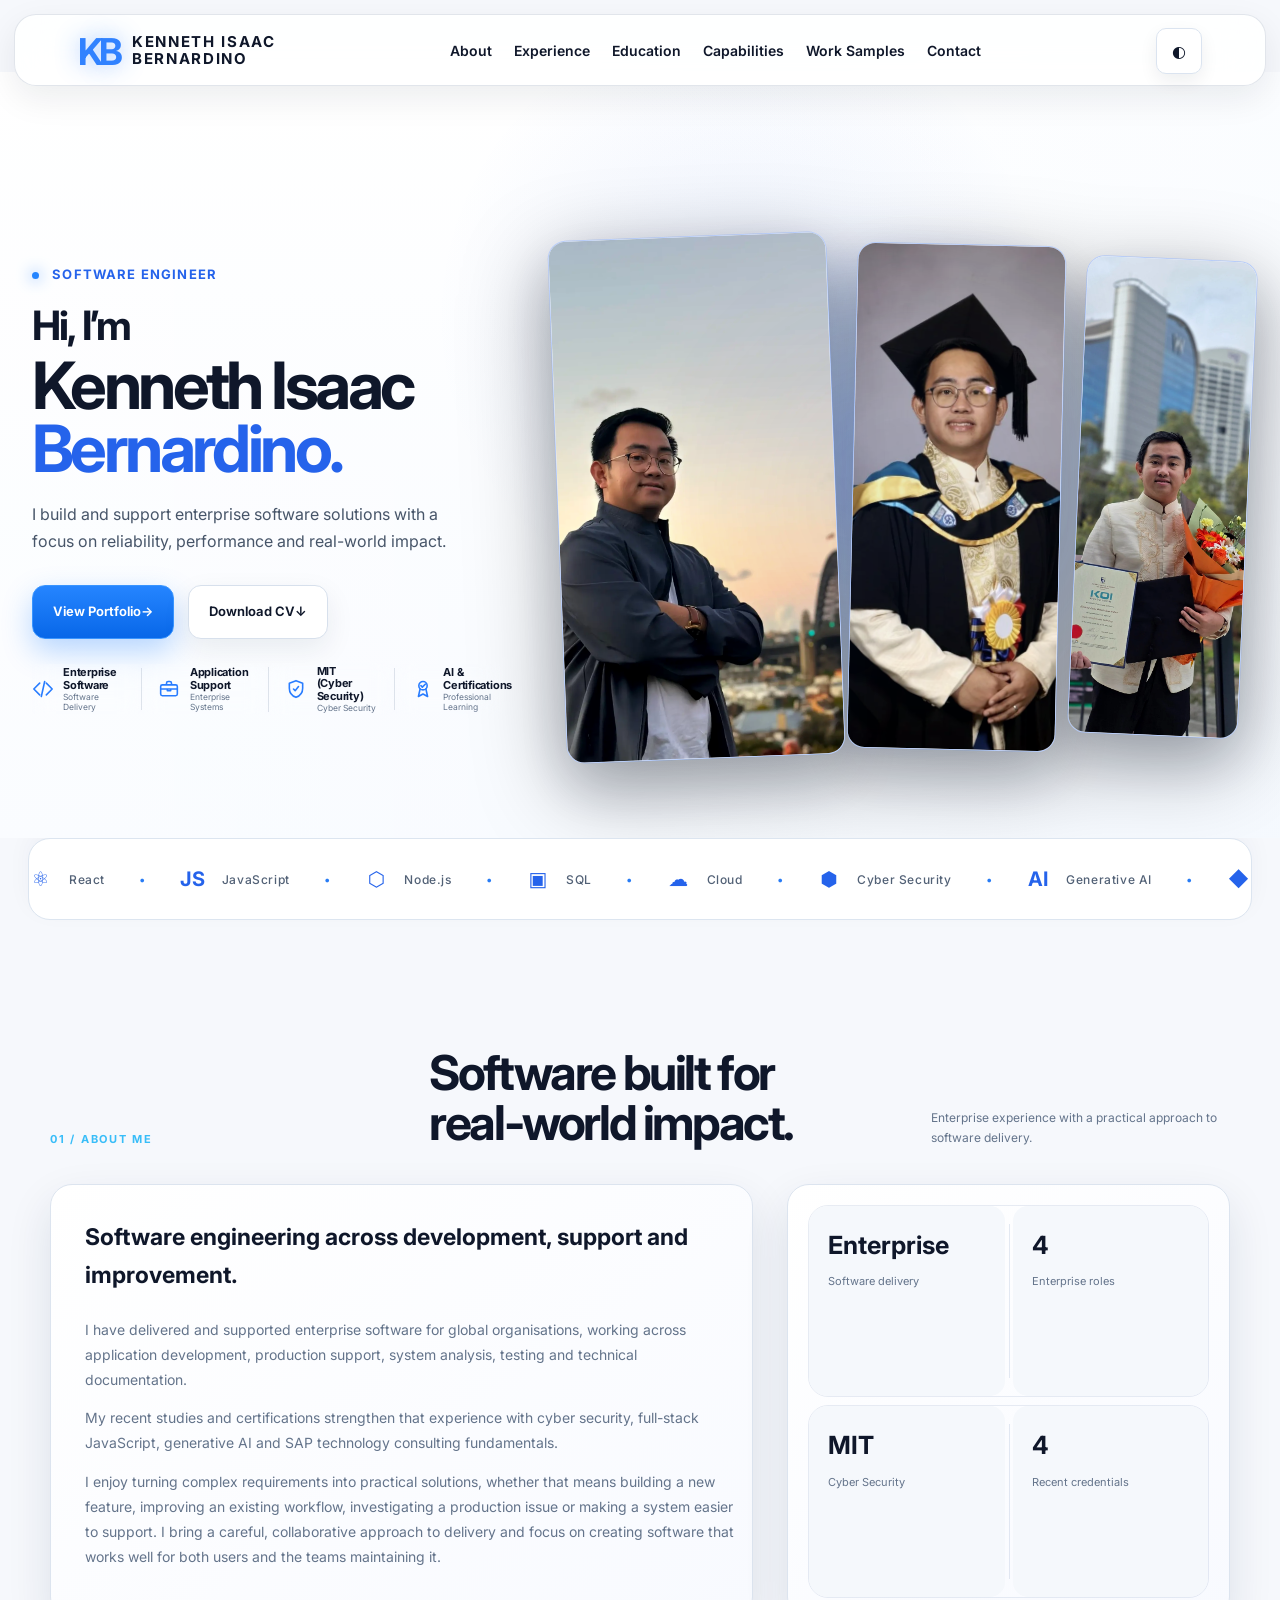
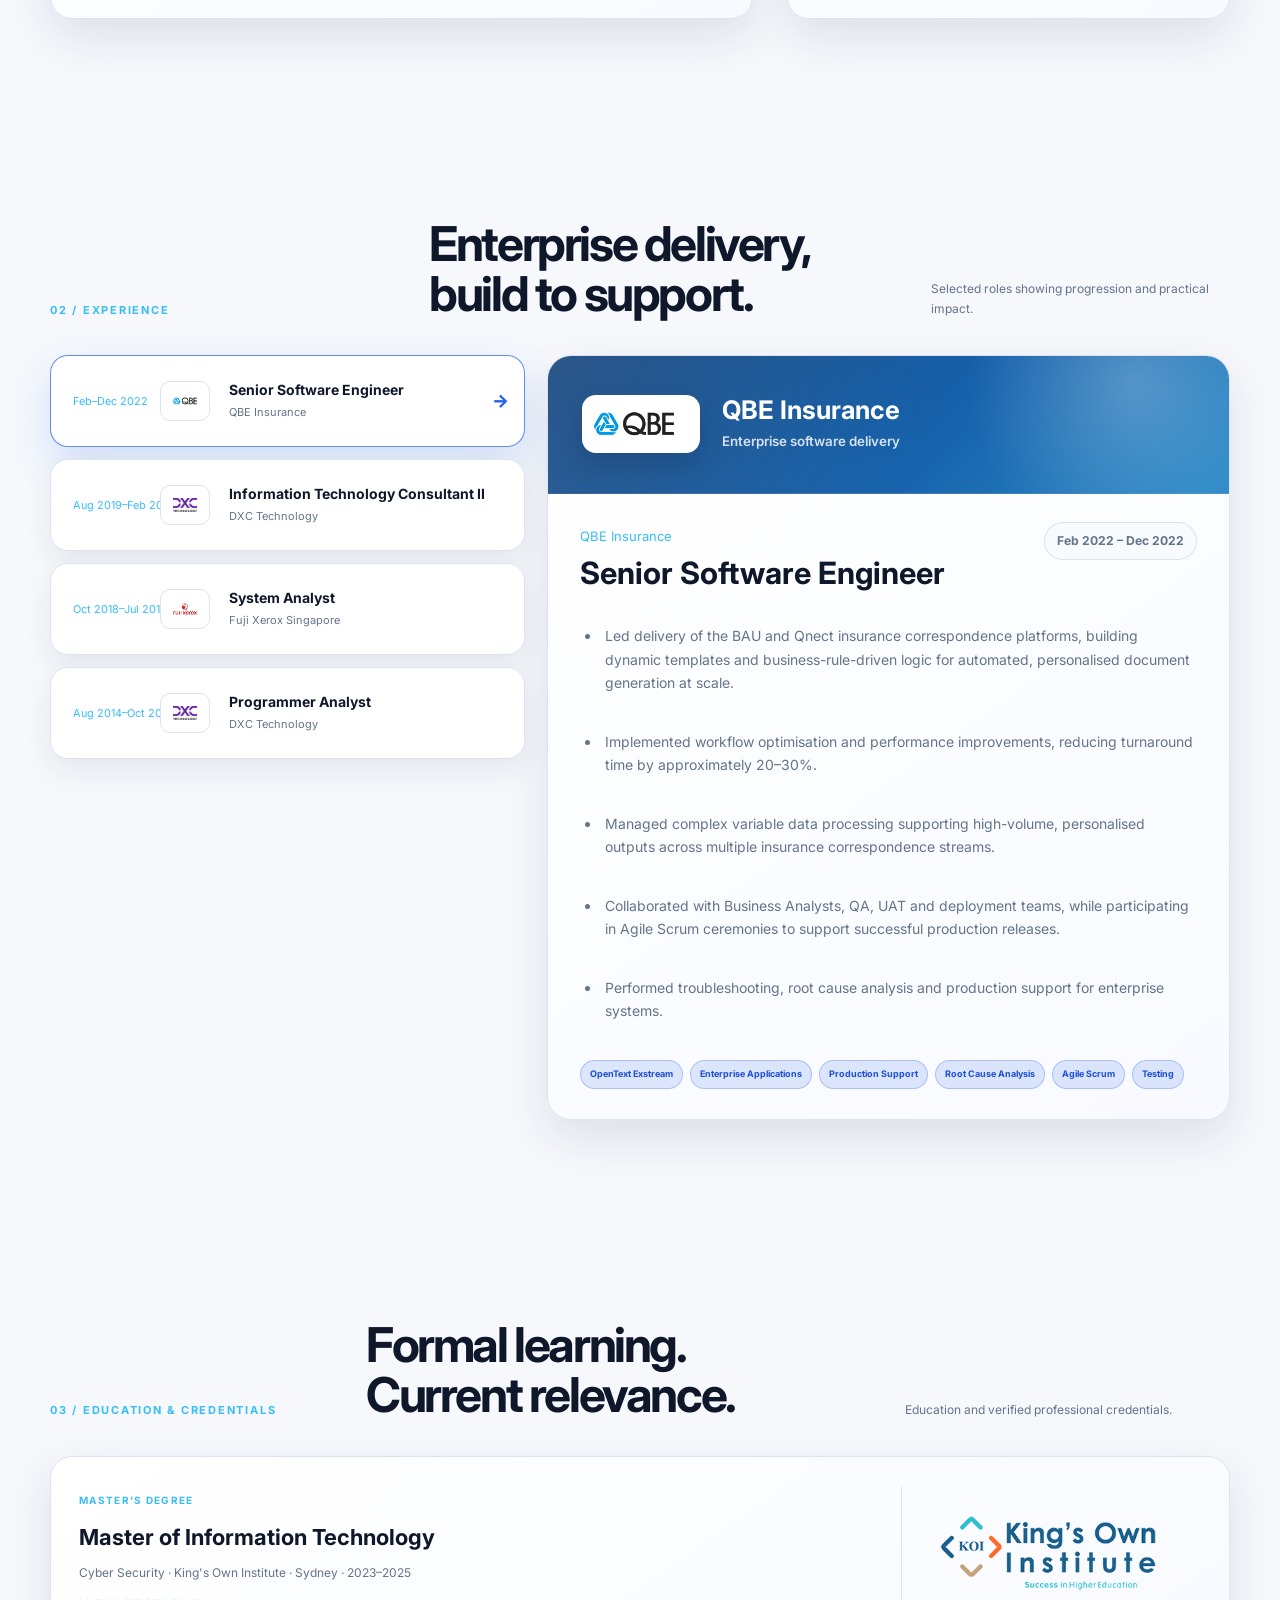
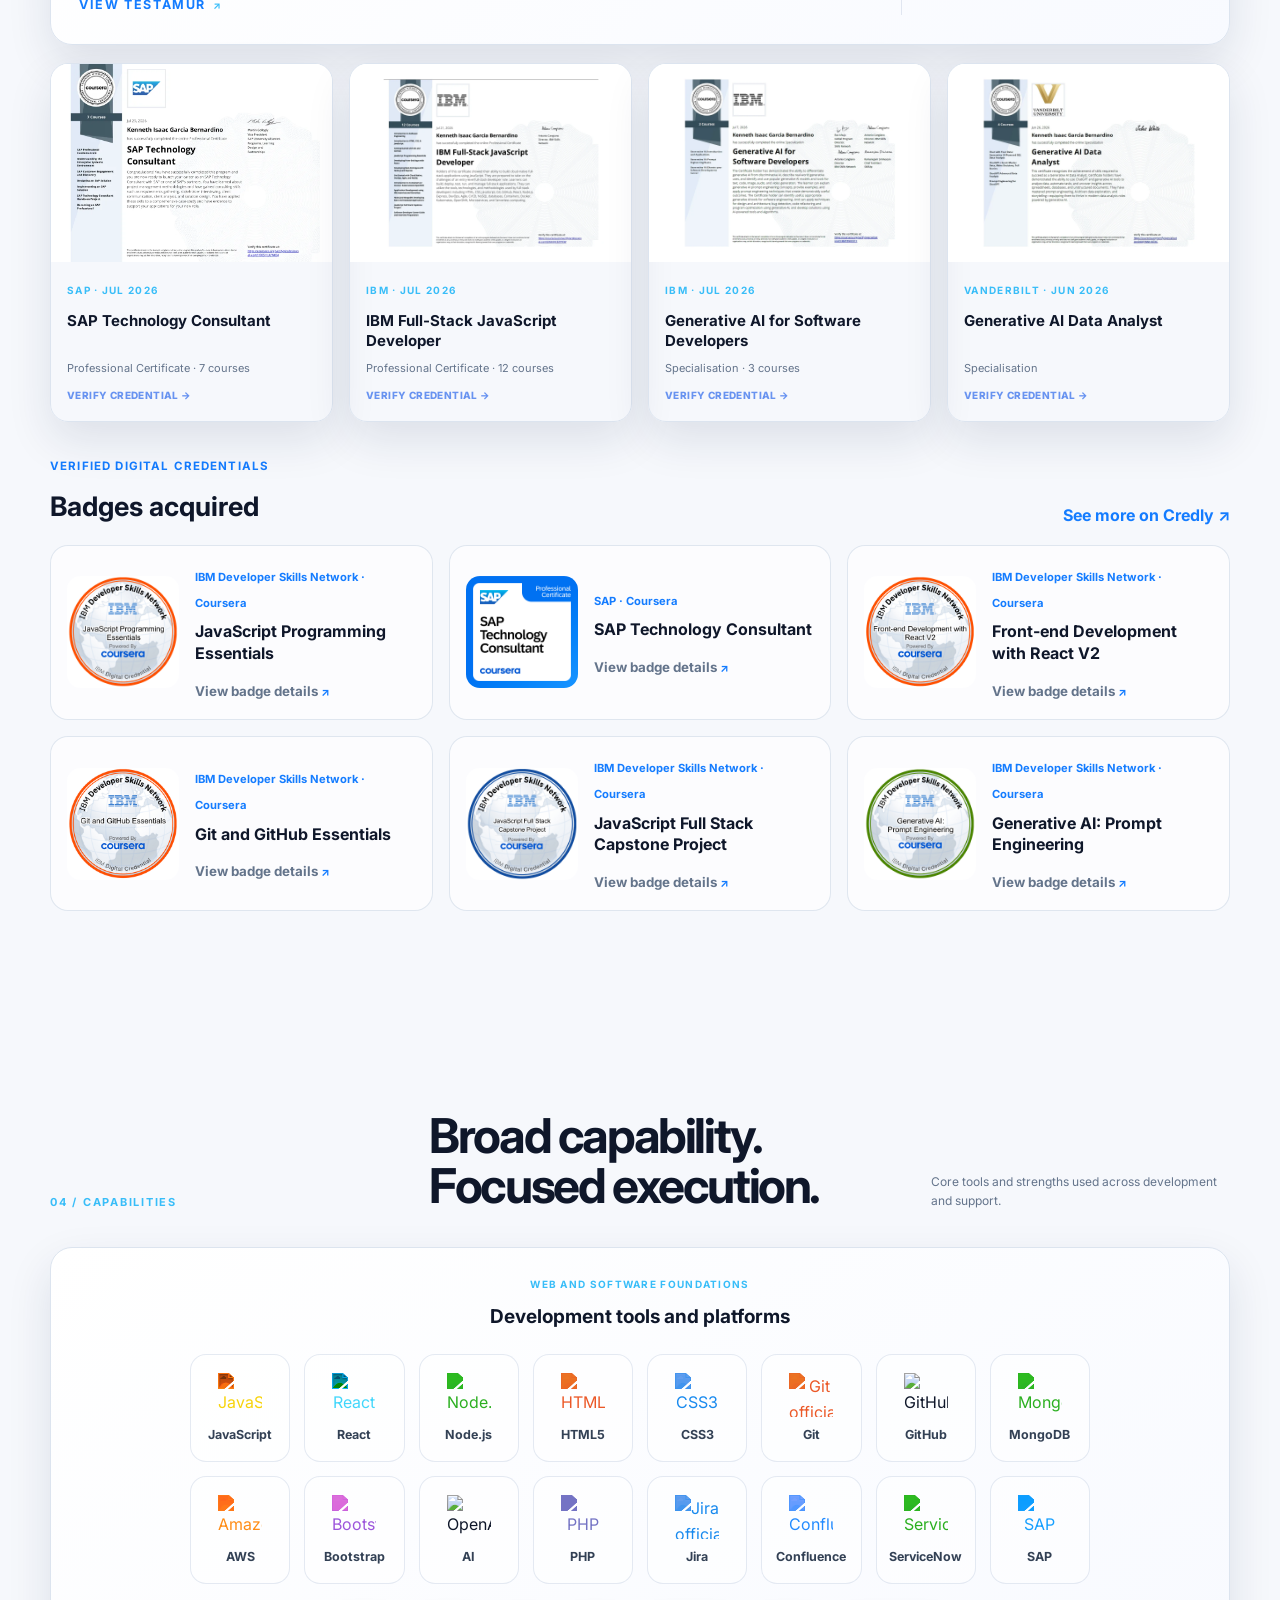
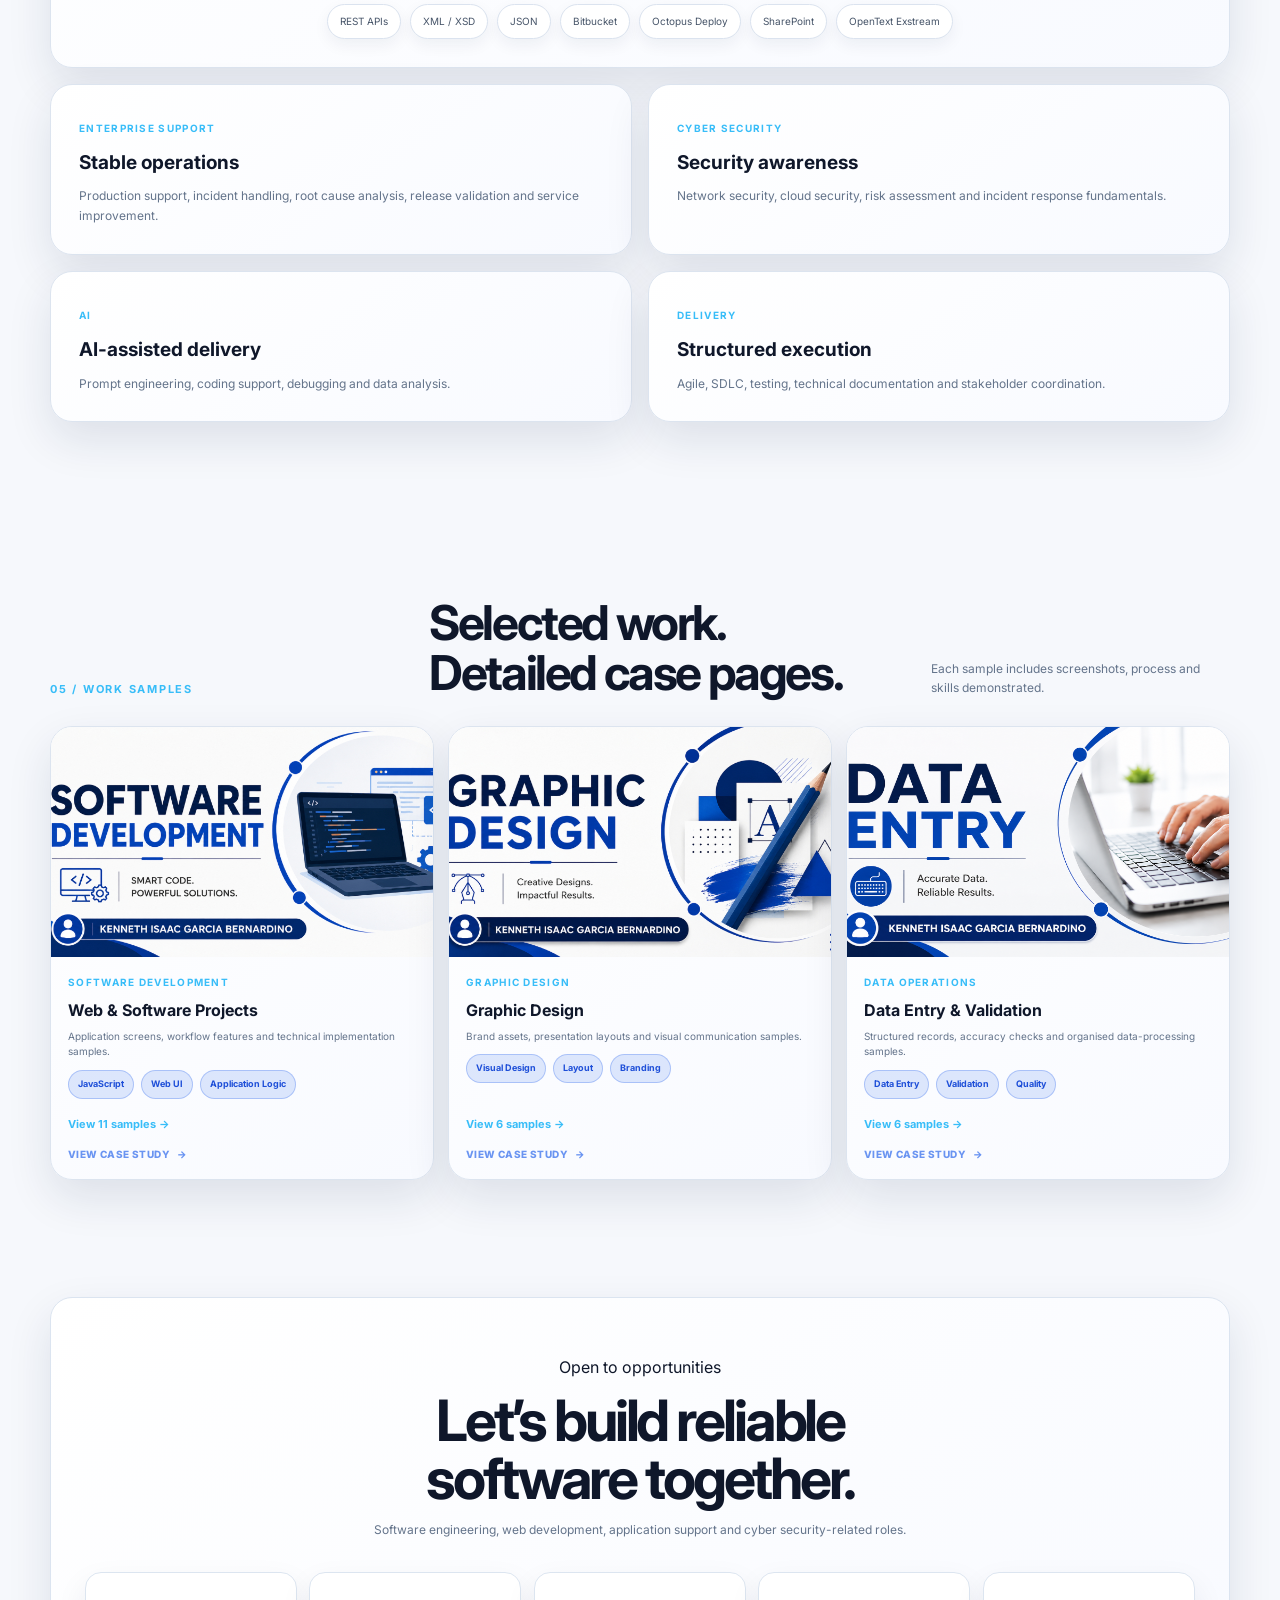
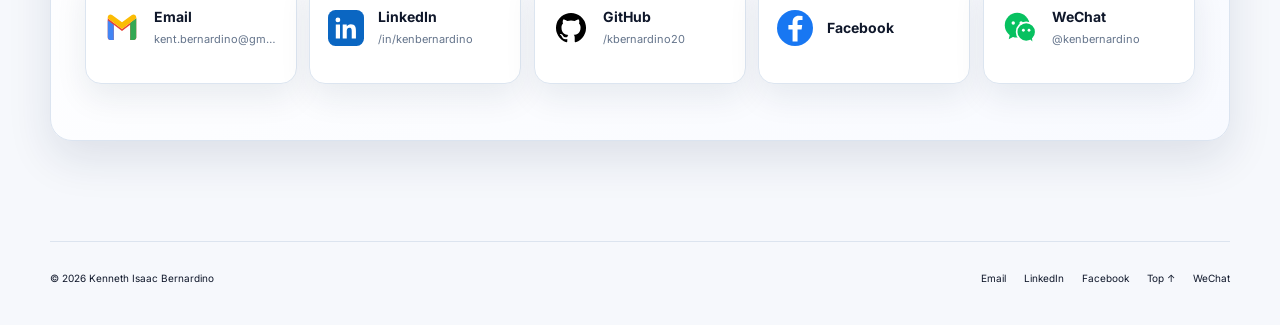
==== commit b3077664: "Update 31/07/2026 v2" ====
--- a/index.html
+++ b/index.html
@@ -926,6 +926,157 @@
     .badge-modal-content {
      padding: 34px 22px 26px;
      overflow: visible;
+    }
+   }
+
+
+   /* Grouped, clickable About statistics */
+   #about .about-stats-grouped {
+    display: grid !important;
+    grid-template-columns: 1fr !important;
+    gap: 8px !important;
+   }
+
+   #about .about-stat-group {
+    position: relative;
+    display: grid !important;
+    grid-template-columns: repeat(2, minmax(0, 1fr)) !important;
+    gap: 8px !important;
+    color: inherit !important;
+    text-decoration: none !important;
+    border: 1px solid rgba(112, 139, 180, .16);
+    border-radius: 20px;
+    overflow: hidden;
+    transition: transform .2s ease, border-color .2s ease, box-shadow .2s ease;
+   }
+
+   #about .about-stat-group > div {
+    min-width: 0;
+   }
+
+   #about .about-stat-group:hover,
+   #about .about-stat-group:focus-visible {
+    transform: translateY(-2px);
+    border-color: rgba(20, 124, 255, .38);
+    box-shadow: 0 14px 32px rgba(20, 124, 255, .11);
+    outline: none;
+   }
+
+   #about .about-stat-arrow {
+    position: absolute;
+    top: 14px;
+    right: 16px;
+    color: #147cff;
+    font-size: .95rem;
+    font-weight: 700;
+    opacity: 0;
+    transform: translate(-4px, 4px);
+    transition: opacity .2s ease, transform .2s ease;
+   }
+
+   #about .about-stat-group:hover .about-stat-arrow,
+   #about .about-stat-group:focus-visible .about-stat-arrow {
+    opacity: 1;
+    transform: translate(0, 0);
+   }
+
+   @media (max-width: 640px) {
+    #about .about-stat-group {
+     grid-template-columns: 1fr 1fr !important;
+    }
+   }
+
+
+   /* Expanded About Me section */
+   #about .about-grid {
+    grid-template-columns: minmax(0, 1.35fr) minmax(360px, .85fr) !important;
+    gap: 34px !important;
+    align-items: stretch !important;
+   }
+
+   #about .about-main {
+    padding-right: 12px;
+   }
+
+   #about .about-main h3 {
+    max-width: 760px;
+   }
+
+   #about .about-main p {
+    max-width: 780px;
+    line-height: 1.78 !important;
+   }
+
+   /* Animated border lines for clickable statistic groups */
+   #about .about-stat-group {
+    isolation: isolate;
+   }
+
+   #about .about-stat-group::before,
+   #about .about-stat-group::after {
+    content: "";
+    position: absolute;
+    z-index: 2;
+    pointer-events: none;
+    background: linear-gradient(90deg, transparent, #147cff 20%, #147cff 80%, transparent);
+    opacity: 0;
+    transition: transform .28s ease, opacity .2s ease;
+   }
+
+   #about .about-stat-group::before {
+    top: 0;
+    left: 14px;
+    right: 14px;
+    height: 2px;
+    transform: scaleX(.15);
+    transform-origin: left center;
+   }
+
+   #about .about-stat-group::after {
+    bottom: 0;
+    left: 14px;
+    right: 14px;
+    height: 2px;
+    transform: scaleX(.15);
+    transform-origin: right center;
+   }
+
+   #about .about-stat-group:hover::before,
+   #about .about-stat-group:focus-visible::before,
+   #about .about-stat-group:hover::after,
+   #about .about-stat-group:focus-visible::after {
+    opacity: 1;
+    transform: scaleX(1);
+   }
+
+   #about .about-stat-group > div {
+    position: relative;
+   }
+
+   #about .about-stat-group > div + div::before {
+    content: "";
+    position: absolute;
+    top: 18px;
+    bottom: 18px;
+    left: -4px;
+    width: 1px;
+    background: rgba(112, 139, 180, .18);
+    transition: background .2s ease, box-shadow .2s ease;
+   }
+
+   #about .about-stat-group:hover > div + div::before,
+   #about .about-stat-group:focus-visible > div + div::before {
+    background: rgba(20, 124, 255, .55);
+    box-shadow: 0 0 12px rgba(20, 124, 255, .28);
+   }
+
+   @media (max-width: 980px) {
+    #about .about-grid {
+     grid-template-columns: 1fr !important;
+    }
+
+    #about .about-main {
+     padding-right: 0;
     }
    }
 
@@ -1269,40 +1420,33 @@
 <p>
        My recent studies and certifications strengthen that experience with cyber security, full-stack JavaScript, generative AI and SAP technology consulting fundamentals.
       </p>
+<p>
+       I enjoy turning complex requirements into practical solutions, whether that means building a new feature, improving an existing workflow, investigating a production issue or making a system easier to support. I bring a careful, collaborative approach to delivery and focus on creating software that works well for both users and the teams maintaining it.
+      </p>
 </article>
-<div class="about-stats reveal">
-<div>
-<strong>
-        Enterprise
-       </strong>
-<span>
-        Software delivery
-       </span>
-</div>
-<div>
-<strong>
-        4
-       </strong>
-<span>
-        Enterprise roles
-       </span>
-</div>
-<div>
-<strong>
-        MIT
-       </strong>
-<span>
-        Cyber Security
-       </span>
-</div>
-<div>
-<strong>
-        4
-       </strong>
-<span>
-        Recent credentials
-       </span>
-</div>
+<div class="about-stats reveal about-stats-grouped">
+<a aria-label="View experience section" class="about-stat-group" href="#experience">
+<div>
+<strong>Enterprise</strong>
+<span>Software delivery</span>
+</div>
+<div>
+<strong>4</strong>
+<span>Enterprise roles</span>
+</div>
+<span aria-hidden="true" class="about-stat-arrow">↗</span>
+</a>
+<a aria-label="View education and credentials section" class="about-stat-group" href="#credentials">
+<div>
+<strong>MIT</strong>
+<span>Cyber Security</span>
+</div>
+<div>
+<strong>4</strong>
+<span>Recent credentials</span>
+</div>
+<span aria-hidden="true" class="about-stat-arrow">↗</span>
+</a>
 </div>
 </div>
 </section>
@@ -1324,26 +1468,26 @@
 <div class="experience-list reveal">
 <button class="job active interactive-card" data-job="qbe">
 <span>
-        2022
+        Feb–Dec 2022
        </span>
-<img alt="" class="company-logo" src="assets/company-logos/qbe.svg"/>
+<img alt="" class="company-logo" src="assets/company-logos/qbe.png"/>
 <div>
 <strong>
          Senior Software Engineer
         </strong>
 <small>
-         QBE Group Shared Services Centre
+         QBE Insurance
         </small>
 </div>
 </button>
 <button class="job interactive-card" data-job="dxc2">
 <span>
-        2019–22
+        Aug 2019–Feb 2022
        </span>
-<img alt="" class="company-logo" src="assets/company-logos/dxc.svg"/>
+<img alt="" class="company-logo" src="assets/company-logos/dxc.png"/>
 <div>
 <strong>
-         Technology Consultant II
+         Information Technology Consultant II
         </strong>
 <small>
          DXC Technology
@@ -1352,12 +1496,12 @@
 </button>
 <button class="job interactive-card" data-job="fx">
 <span>
-        2018–19
+        Oct 2018–Jul 2019
        </span>
-<img alt="" class="company-logo" src="assets/company-logos/fuji-xerox.svg"/>
+<img alt="" class="company-logo" src="assets/company-logos/fuji-xerox.png"/>
 <div>
 <strong>
-         Systems Analyst
+         System Analyst
         </strong>
 <small>
          Fuji Xerox Singapore
@@ -1366,9 +1510,9 @@
 </button>
 <button class="job interactive-card" data-job="dxc1">
 <span>
-        2014–18
+        Aug 2014–Oct 2018
        </span>
-<img alt="" class="company-logo" src="assets/company-logos/dxc.svg"/>
+<img alt="" class="company-logo" src="assets/company-logos/dxc.png"/>
 <div>
 <strong>
          Programmer Analyst
@@ -1413,9 +1557,9 @@
        <span aria-hidden="true">↗</span>
       </span>
 </div>
-<strong>
-      MIT
-     </strong>
+<div class="education-logo-wrap" aria-hidden="true">
+<img alt="" class="education-logo" src="assets/company-logos/koi.png"/>
+</div>
 </div>
 <div class="certs">
 <a aria-haspopup="dialog" class="cert reveal interactive-card" data-cert-description="Completed a seven-course professional program covering SAP fundamentals, enterprise systems, customer discovery, business analysis, solution design, implementation planning, consulting communication and a hands-on case project." data-cert-provider="SAP · Jul 2026" data-cert-title="SAP Technology Consultant" data-cert-type="Professional Certificate · 7 courses" href="https://coursera.org/verify/professional-cert/H905I1UUWIO4" rel="noopener" target="_blank">
--- a/css/style.css
+++ b/css/style.css
@@ -2324,3 +2324,226 @@
   .home-cinematic .hero-metrics > div:nth-child(even){padding:2px 0 !important}
   .home-cinematic .hero-metrics > div::before{display:none !important}
 }
+
+
+/* Experience company banners and detailed role panels */
+#experience .job-panel {
+  overflow: hidden !important;
+  padding: 0 !important;
+  border-radius: 24px !important;
+}
+
+#experience .job-company-banner {
+  position: relative;
+  min-height: 138px;
+  display: flex;
+  align-items: center;
+  gap: 22px;
+  padding: 28px 34px;
+  overflow: hidden;
+  border-bottom: 1px solid rgba(255,255,255,.2);
+}
+
+#experience .job-company-banner::before {
+  content: "";
+  position: absolute;
+  inset: 0;
+  background:
+    radial-gradient(circle at 86% 20%, rgba(255,255,255,.24), transparent 28%),
+    linear-gradient(115deg, rgba(255,255,255,.12), transparent 56%);
+  pointer-events: none;
+}
+
+#experience .job-company-banner img {
+  position: relative;
+  z-index: 1;
+  width: 118px;
+  height: 58px;
+  object-fit: contain;
+  object-position: left center;
+  padding: 10px 14px;
+  border-radius: 14px;
+  background: rgba(255,255,255,.95);
+  box-shadow: 0 12px 28px rgba(2,12,32,.18);
+}
+
+#experience .job-banner-copy {
+  position: relative;
+  z-index: 1;
+  min-width: 0;
+  color: #fff;
+}
+
+#experience .job-banner-copy span {
+  display: block;
+  font-size: clamp(1.25rem, 2vw, 1.8rem);
+  font-weight: 700;
+  line-height: 1.15;
+}
+
+#experience .job-banner-copy small {
+  display: block;
+  margin-top: 7px;
+  color: rgba(255,255,255,.82);
+  font-weight: 600;
+}
+
+#experience .qbe-banner {
+  background: linear-gradient(135deg, #0d3e78, #1763ad 58%, #2a8ac8);
+}
+
+#experience .dxc-banner {
+  background: linear-gradient(135deg, #111827, #29364f 58%, #5a6a88);
+}
+
+#experience .fx-banner {
+  background: linear-gradient(135deg, #8a0c18, #c51c2b 58%, #e54949);
+}
+
+#experience .job-panel-body {
+  padding: 28px 32px 30px;
+}
+
+#experience .job-panel-heading {
+  display: flex;
+  align-items: flex-start;
+  justify-content: space-between;
+  gap: 24px;
+  margin-bottom: 22px;
+}
+
+#experience .job-panel-heading h3 {
+  margin: 7px 0 0;
+  font-size: clamp(1.45rem, 2.4vw, 2rem);
+  line-height: 1.18;
+}
+
+#experience .job-panel-heading time {
+  flex: 0 0 auto;
+  padding: 8px 12px;
+  border: 1px solid rgba(112,139,180,.22);
+  border-radius: 999px;
+  color: var(--muted, #62708c);
+  background: rgba(247,249,252,.7);
+  font-size: .76rem;
+  font-weight: 700;
+  white-space: nowrap;
+}
+
+#experience .job-panel ul {
+  display: grid;
+  gap: 13px;
+  margin: 0;
+  padding-left: 21px;
+}
+
+#experience .job-panel li {
+  padding-left: 4px;
+  color: var(--muted, #62708c);
+  line-height: 1.68;
+}
+
+#experience .job-panel .tag-row {
+  margin-top: 26px;
+}
+
+#experience .experience-list .job > span {
+  width: 112px;
+  font-size: .68rem;
+  line-height: 1.35;
+}
+
+#experience .experience-list .job {
+  min-height: 92px;
+}
+
+[data-theme="dark"] #experience .job-panel-heading time,
+body.dark #experience .job-panel-heading time,
+.home-light.theme-dark #experience .job-panel-heading time {
+  background: rgba(255,255,255,.05);
+}
+
+@media (max-width: 760px) {
+  #experience .job-company-banner {
+    min-height: 120px;
+    padding: 24px;
+  }
+
+  #experience .job-company-banner img {
+    width: 96px;
+    height: 52px;
+  }
+
+  #experience .job-panel-body {
+    padding: 24px 22px 26px;
+  }
+
+  #experience .job-panel-heading {
+    flex-direction: column;
+    gap: 14px;
+  }
+
+  #experience .experience-list .job > span {
+    width: 92px;
+  }
+}
+
+@media (max-width: 520px) {
+  #experience .job-company-banner {
+    align-items: flex-start;
+    flex-direction: column;
+    gap: 14px;
+  }
+
+  #experience .job-company-banner img {
+    width: 104px;
+  }
+}
+
+
+.company-logo,
+.job-company-banner img{
+  object-fit:contain!important;
+  background:#fff!important;
+  padding:12px!important;
+  border-radius:14px;
+}
+.education img,.school-logo{
+  object-fit:contain!important;
+}
+
+/* King's Own Institute logo in the MIT education card */
+#credentials .education-logo-wrap {
+  width: min(300px, 32vw);
+  min-width: 190px;
+  display: flex;
+  align-items: center;
+  justify-content: center;
+  padding: 22px 26px;
+  border-left: 1px solid rgba(112, 139, 180, .18);
+}
+
+#credentials .education-logo {
+  display: block;
+  width: 100%;
+  max-width: 260px;
+  max-height: 96px;
+  object-fit: contain;
+  object-position: center;
+  filter: none !important;
+}
+
+@media (max-width: 760px) {
+  #credentials .education-logo-wrap {
+    width: 100%;
+    min-width: 0;
+    padding: 20px;
+    border-left: 0;
+    border-top: 1px solid rgba(112, 139, 180, .18);
+  }
+
+  #credentials .education-logo {
+    max-width: 220px;
+    max-height: 84px;
+  }
+}
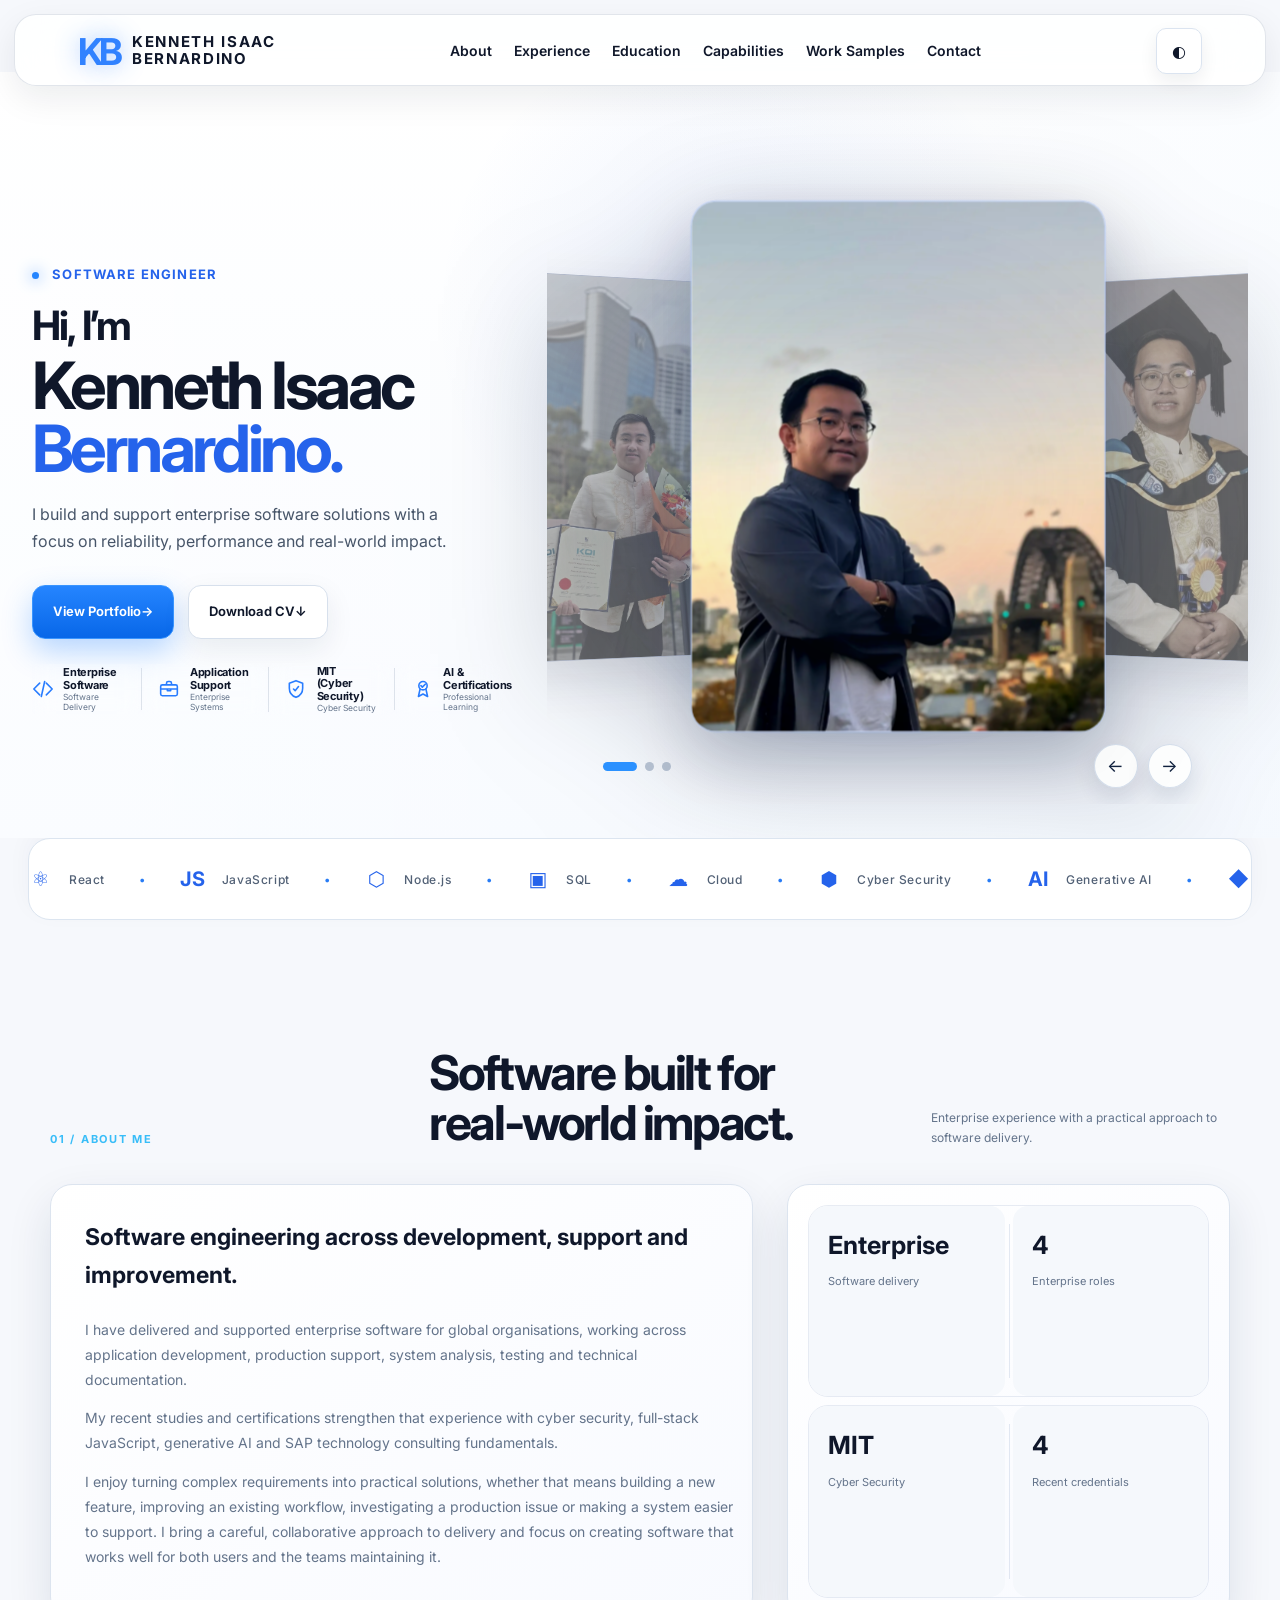
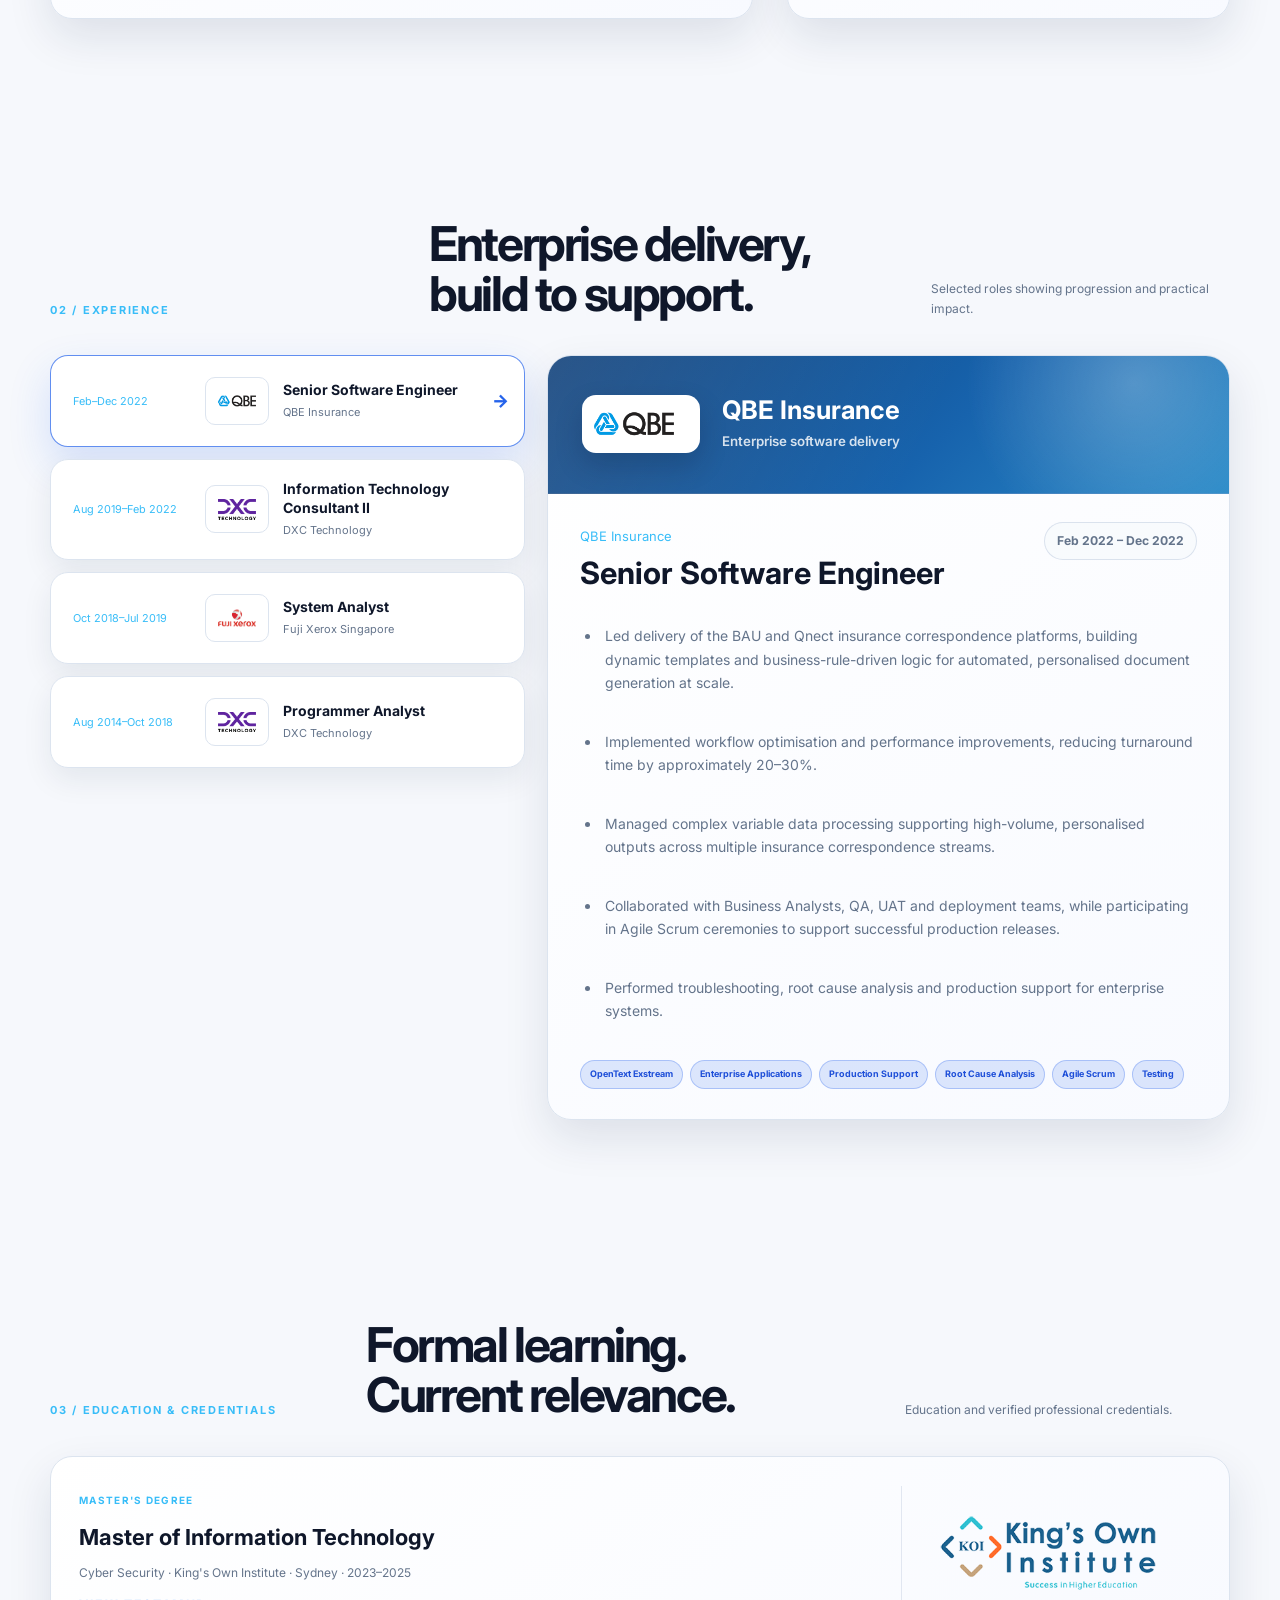
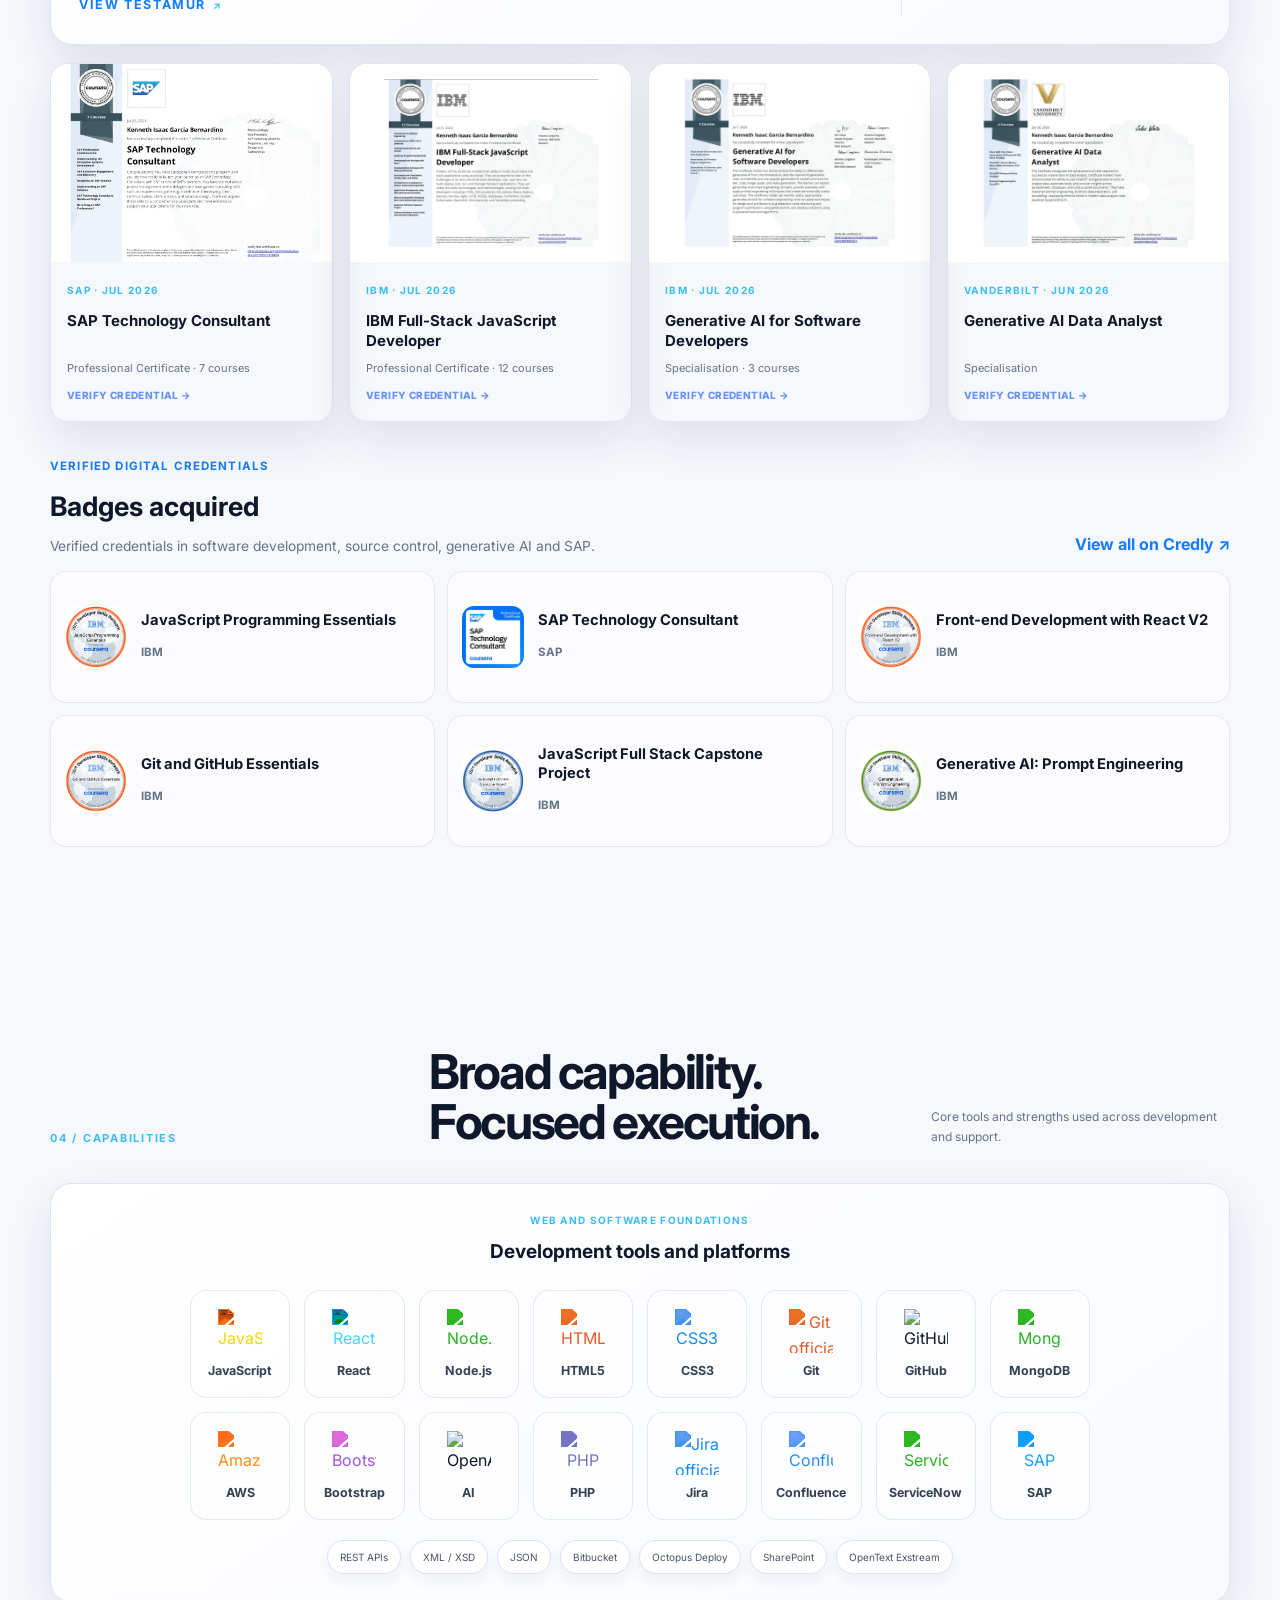
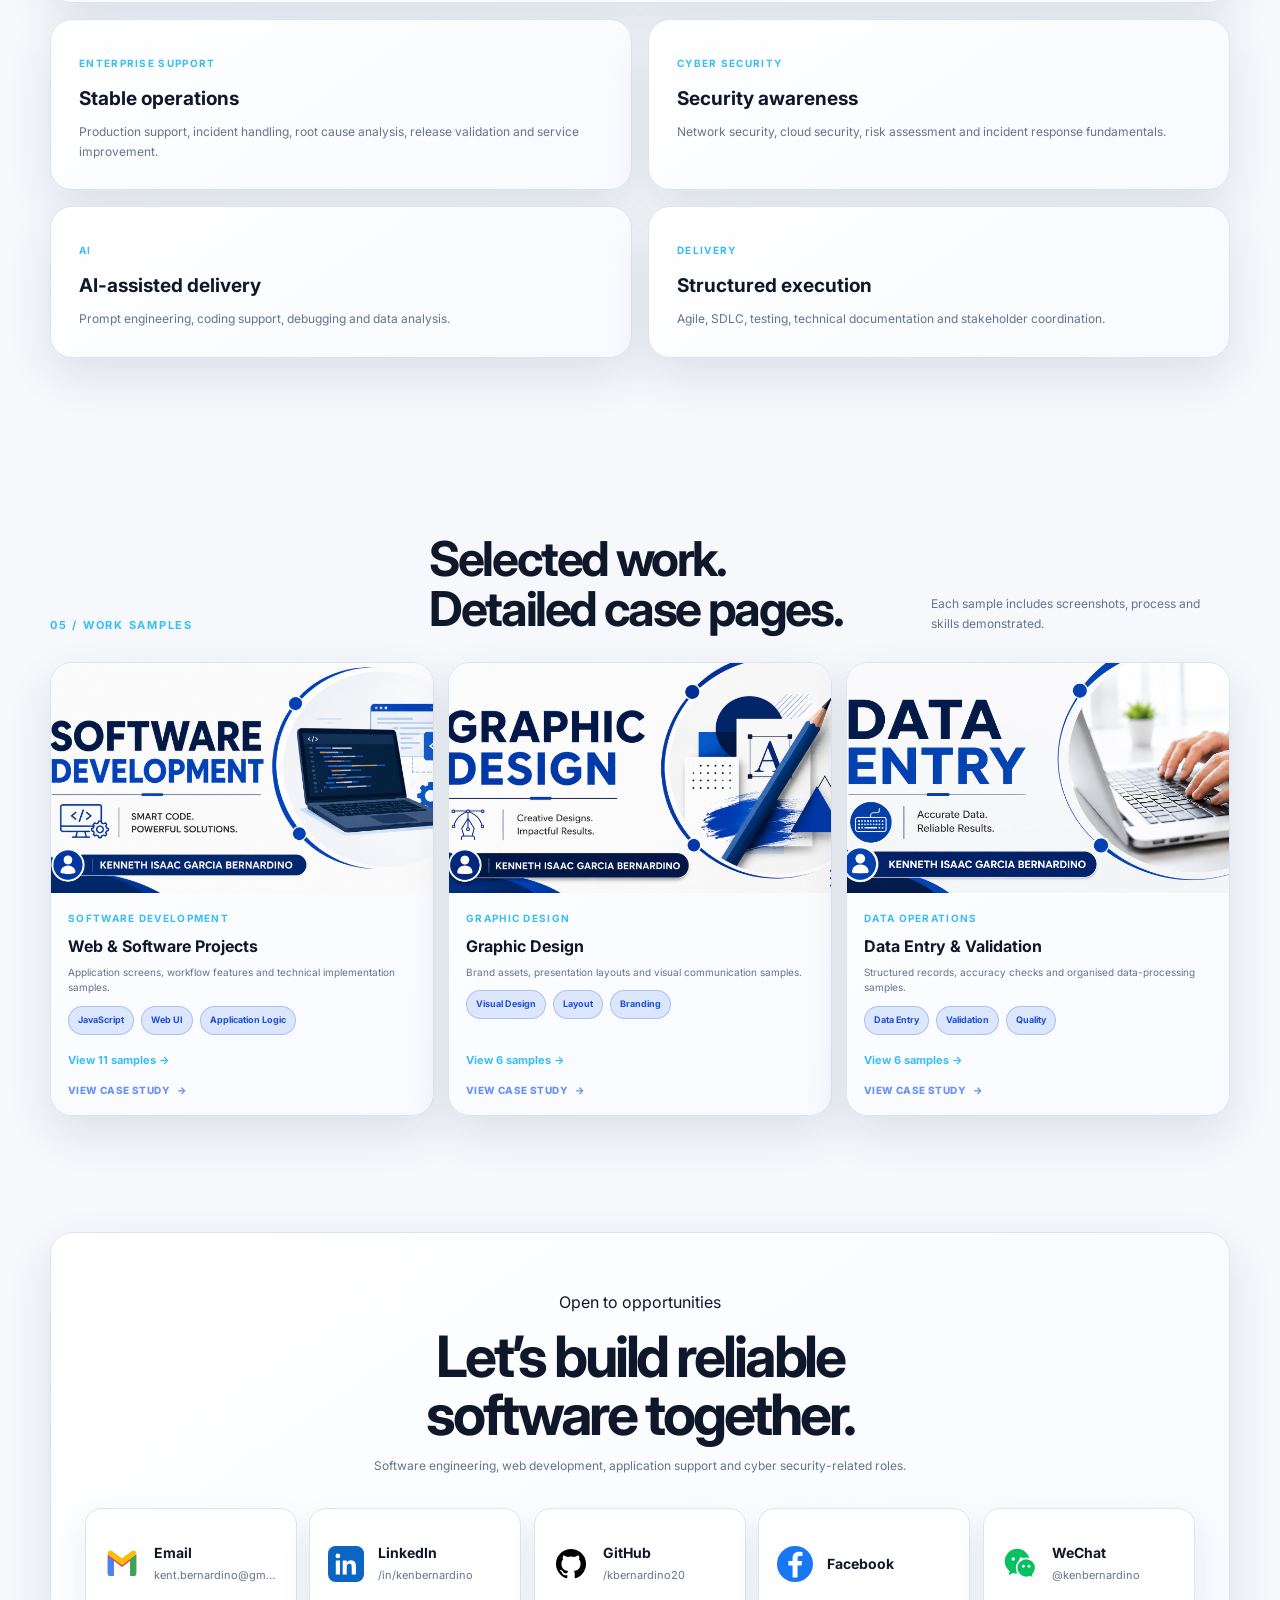
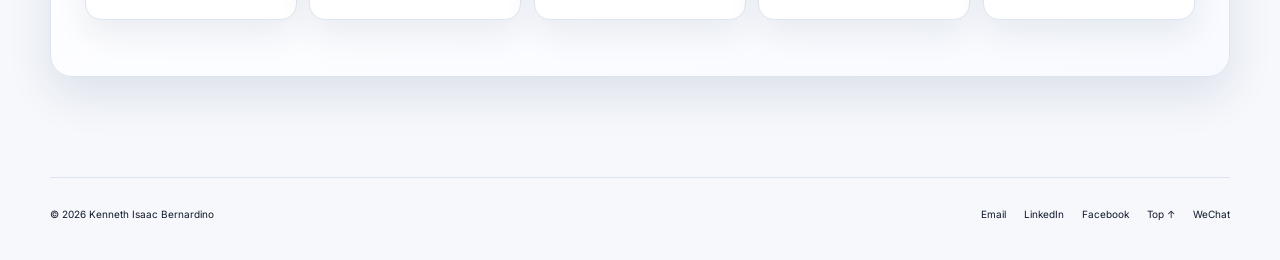
==== commit 6e8c666d: "Update portfolio 01/08/2026" ====
--- a/index.html
+++ b/index.html
@@ -1246,16 +1246,29 @@
 </div>
 </div>
 </div>
-<div aria-label="Professional photo collage" class="hero-collage reveal">
-<figure class="collage-panel collage-one">
+<div aria-label="Professional photo banner carousel" class="hero-collage hero-banner-carousel reveal" data-hero-carousel>
+<div class="hero-banner-track">
+<figure class="collage-panel collage-one hero-banner-slide is-active" data-hero-slide>
 <img alt="Kenneth Bernardino overlooking Sydney Harbour Bridge" fetchpriority="high" src="assets/images/hero/harbour-portrait.webp"/>
 </figure>
-<figure class="collage-panel collage-two">
+<figure class="collage-panel collage-two hero-banner-slide" data-hero-slide>
 <img alt="Kenneth Bernardino in graduation attire" src="assets/images/hero/graduation-portrait.webp"/>
 </figure>
-<figure class="collage-panel collage-three">
+<figure class="collage-panel collage-three hero-banner-slide" data-hero-slide>
 <img alt="Kenneth Bernardino celebrating graduation in Sydney" src="assets/images/hero/graduation-city.webp"/>
 </figure>
+</div>
+<div aria-label="Photo carousel controls" class="hero-banner-controls">
+<div class="hero-banner-dots" role="tablist">
+<button aria-label="Show professional portrait" aria-selected="true" class="is-active" data-hero-dot type="button"></button>
+<button aria-label="Show graduation portrait" aria-selected="false" data-hero-dot type="button"></button>
+<button aria-label="Show graduation city portrait" aria-selected="false" data-hero-dot type="button"></button>
+</div>
+<div class="hero-banner-arrows">
+<button aria-label="Previous banner photo" data-hero-prev type="button">←</button>
+<button aria-label="Next banner photo" data-hero-next type="button">→</button>
+</div>
+</div>
 </div>
 </div>
 </section>
@@ -1632,64 +1645,66 @@
 </a>
 </div>
 
-<div class="badges-block reveal">
-<div class="badges-heading">
+
+
+<div class="badges-block badges-compact reveal">
+<div class="badges-heading badges-compact-heading">
 <div>
 <span>Verified digital credentials</span>
 <h3>Badges acquired</h3>
+<p>Verified credentials in software development, source control, generative AI and SAP.</p>
 </div>
 <a href="https://www.credly.com/users/kennethbernardino/badges/credly" rel="noopener" target="_blank">
-See more on Credly <span aria-hidden="true">↗</span>
+View all on Credly <span aria-hidden="true">↗</span>
 </a>
 </div>
-<div class="badges-grid">
-
-<button class="badge-card reveal" data-badge-index="0" type="button">
+
+<div class="badges-grid badges-grid-compact">
+<button class="badge-card badge-card-compact reveal" data-badge-index="0" type="button">
 <img alt="JavaScript Programming Essentials badge" loading="lazy" src="assets/badges/javascript-programming-essentials.png"/>
 <div>
-<span>IBM Developer Skills Network · Coursera</span>
 <h3>JavaScript Programming Essentials</h3>
-<small>View badge details <span aria-hidden="true">↗</span></small>
+<span>IBM</span>
 </div>
 </button>
-<button class="badge-card reveal" data-badge-index="1" type="button">
+
+<button class="badge-card badge-card-compact reveal" data-badge-index="1" type="button">
 <img alt="SAP Technology Consultant badge" loading="lazy" src="assets/badges/sap-technology-consultant.png"/>
 <div>
-<span>SAP · Coursera</span>
 <h3>SAP Technology Consultant</h3>
-<small>View badge details <span aria-hidden="true">↗</span></small>
+<span>SAP</span>
 </div>
 </button>
-<button class="badge-card reveal" data-badge-index="2" type="button">
+
+<button class="badge-card badge-card-compact reveal" data-badge-index="2" type="button">
 <img alt="Front-end Development with React V2 badge" loading="lazy" src="assets/badges/front-end-development-react-v2.png"/>
 <div>
-<span>IBM Developer Skills Network · Coursera</span>
 <h3>Front-end Development with React V2</h3>
-<small>View badge details <span aria-hidden="true">↗</span></small>
+<span>IBM</span>
 </div>
 </button>
-<button class="badge-card reveal" data-badge-index="3" type="button">
+
+<button class="badge-card badge-card-compact reveal" data-badge-index="3" type="button">
 <img alt="Git and GitHub Essentials badge" loading="lazy" src="assets/badges/git-github-essentials.png"/>
 <div>
-<span>IBM Developer Skills Network · Coursera</span>
 <h3>Git and GitHub Essentials</h3>
-<small>View badge details <span aria-hidden="true">↗</span></small>
+<span>IBM</span>
 </div>
 </button>
-<button class="badge-card reveal" data-badge-index="4" type="button">
+
+<button class="badge-card badge-card-compact reveal" data-badge-index="4" type="button">
 <img alt="JavaScript Full Stack Capstone Project badge" loading="lazy" src="assets/badges/javascript-full-stack-capstone.png"/>
 <div>
-<span>IBM Developer Skills Network · Coursera</span>
 <h3>JavaScript Full Stack Capstone Project</h3>
-<small>View badge details <span aria-hidden="true">↗</span></small>
+<span>IBM</span>
 </div>
 </button>
-<button class="badge-card reveal" data-badge-index="5" type="button">
+
+<button class="badge-card badge-card-compact reveal" data-badge-index="5" type="button">
 <img alt="Generative AI: Prompt Engineering badge" loading="lazy" src="assets/badges/generative-ai-prompt-engineering.png"/>
 <div>
-<span>IBM Developer Skills Network · Coursera</span>
 <h3>Generative AI: Prompt Engineering</h3>
-<small>View badge details <span aria-hidden="true">↗</span></small>
+<span>IBM</span>
 </div>
 </button>
 </div>
@@ -2069,6 +2084,7 @@
 <h3 id="badgeModalTitle"></h3>
 <p class="badge-modal-type" id="badgeModalType"></p>
 <p class="badge-modal-description" id="badgeModalDescription"></p>
+<div class="badge-modal-skills" id="badgeModalSkills" aria-label="Skills demonstrated"></div>
 <div class="badge-modal-actions">
 <a class="badge-modal-credly" href="https://www.credly.com/users/kennethbernardino/badges/credly" rel="noopener" target="_blank">
 See more on Credly <span aria-hidden="true">↗</span>
@@ -2245,7 +2261,14 @@
 
 <script>
 document.addEventListener('DOMContentLoaded', () => {
- const badgeData = [{"title": "JavaScript Programming Essentials", "provider": "IBM Developer Skills Network · Coursera", "type": "Digital Credential", "image": "assets/badges/javascript-programming-essentials.png", "description": "Covers core JavaScript concepts, syntax, variables, functions, objects, arrays, control flow and practical programming foundations."}, {"title": "SAP Technology Consultant", "provider": "SAP · Coursera", "type": "Professional Certificate Badge", "image": "assets/badges/sap-technology-consultant.png", "description": "Recognises completion of the SAP Technology Consultant professional certificate, covering SAP fundamentals, enterprise systems, solution design, implementation and consulting delivery."}, {"title": "Front-end Development with React V2", "provider": "IBM Developer Skills Network · Coursera", "type": "Digital Credential", "image": "assets/badges/front-end-development-react-v2.png", "description": "Demonstrates front-end development skills using React, reusable components, props, state, hooks, event handling and modern user-interface development."}, {"title": "Git and GitHub Essentials", "provider": "IBM Developer Skills Network · Coursera", "type": "Digital Credential", "image": "assets/badges/git-github-essentials.png", "description": "Covers Git version control, repositories, branching, merging, collaboration workflows, pull requests and practical GitHub usage."}, {"title": "JavaScript Full Stack Capstone Project", "provider": "IBM Developer Skills Network · Coursera", "type": "Digital Credential", "image": "assets/badges/javascript-full-stack-capstone.png", "description": "Recognises completion of a practical full-stack JavaScript capstone project involving front-end development, back-end services, APIs, data handling and application delivery."}, {"title": "Generative AI: Prompt Engineering", "provider": "IBM Developer Skills Network · Coursera", "type": "Digital Credential", "image": "assets/badges/generative-ai-prompt-engineering.png", "description": "Covers prompt engineering techniques, prompt patterns, refinement strategies, responsible AI usage and practical interaction with generative AI tools."}];
+ const badgeData = [
+{"title":"JavaScript Programming Essentials","provider":"IBM Developer Skills Network · Coursera","type":"Digital Credential","image":"assets/badges/javascript-programming-essentials.png","description":"Covers core JavaScript concepts, syntax, variables, functions, objects, arrays, control flow and practical programming foundations.","skills":["JavaScript","Functions","Objects","Arrays","Control Flow"]},
+{"title":"SAP Technology Consultant","provider":"SAP","type":"Professional Certificate Badge","image":"assets/badges/sap-technology-consultant.png","description":"Recognises completion of the SAP Technology Consultant professional certificate, covering SAP fundamentals, enterprise systems, solution design, implementation and consulting delivery.","skills":["SAP","Enterprise Systems","Solution Design","Implementation","Consulting"]},
+{"title":"Front-end Development with React V2","provider":"IBM Developer Skills Network · Coursera","type":"Digital Credential","image":"assets/badges/front-end-development-react-v2.png","description":"Demonstrates front-end development skills using React, reusable components, props, state, hooks, event handling and modern user-interface development.","skills":["React","Components","Props","State","Hooks"]},
+{"title":"Git and GitHub Essentials","provider":"IBM Developer Skills Network · Coursera","type":"Digital Credential","image":"assets/badges/git-github-essentials.png","description":"Covers Git version control, repositories, branching, merging, collaboration workflows, pull requests and practical GitHub usage.","skills":["Git","GitHub","Branching","Merging","Pull Requests"]},
+{"title":"JavaScript Full Stack Capstone Project","provider":"IBM Developer Skills Network · Coursera","type":"Digital Credential","image":"assets/badges/javascript-full-stack-capstone.png","description":"Recognises completion of a practical full-stack JavaScript capstone project involving front-end development, back-end services, APIs, data handling and application delivery.","skills":["Full-Stack JavaScript","Front End","Back End","REST APIs","Application Delivery"]},
+{"title":"Generative AI: Prompt Engineering","provider":"IBM Developer Skills Network · Coursera","type":"Digital Credential","image":"assets/badges/generative-ai-prompt-engineering.png","description":"Covers prompt engineering techniques, prompt patterns, refinement strategies, responsible AI usage and practical interaction with generative AI tools.","skills":["Prompt Engineering","Prompt Patterns","Generative AI","Responsible AI","AI Tools"]}
+];
  const modal = document.querySelector('#badgeModal');
  const dialog = modal?.querySelector('.badge-modal-dialog');
  const image = document.querySelector('#badgeModalImage');
@@ -2253,6 +2276,7 @@
  const title = document.querySelector('#badgeModalTitle');
  const type = document.querySelector('#badgeModalType');
  const description = document.querySelector('#badgeModalDescription');
+ const skills = document.querySelector('#badgeModalSkills');
  let previousFocus = null;
 
  const openBadge = (index) => {
@@ -2266,6 +2290,7 @@
   title.textContent = badge.title;
   type.textContent = badge.type;
   description.textContent = badge.description;
+  if (skills) skills.innerHTML = (badge.skills || []).map(skill => `<span>${skill}</span>`).join('');
 
   modal.hidden = false;
   document.body.classList.add('badge-modal-open');
--- a/css/style.css
+++ b/css/style.css
@@ -2547,3 +2547,2527 @@
     max-height: 84px;
   }
 }
+
+
+/* Experience selector date and mobile layout fix */
+#experience .experience-list .job {
+  display: grid !important;
+  grid-template-columns: minmax(96px, 118px) 64px minmax(0, 1fr) 18px !important;
+  align-items: center !important;
+  column-gap: 14px !important;
+}
+
+#experience .experience-list .job > span:first-child {
+  width: auto !important;
+  min-width: 0 !important;
+  white-space: normal !important;
+  overflow-wrap: anywhere !important;
+  line-height: 1.35 !important;
+}
+
+#experience .experience-list .job .company-logo {
+  width: 64px !important;
+  height: 48px !important;
+  max-width: 64px !important;
+  object-fit: contain !important;
+}
+
+#experience .experience-list .job > div {
+  min-width: 0 !important;
+}
+
+#experience .experience-list .job strong,
+#experience .experience-list .job small {
+  display: block !important;
+  overflow-wrap: anywhere !important;
+}
+
+@media (max-width: 900px) {
+  #experience .experience-list {
+    display: grid !important;
+    grid-template-columns: repeat(2, minmax(0, 1fr)) !important;
+    gap: 12px !important;
+  }
+
+  #experience .experience-list .job {
+    min-width: 0 !important;
+    min-height: 150px !important;
+    grid-template-columns: 52px minmax(0, 1fr) !important;
+    grid-template-rows: auto auto 1fr !important;
+    gap: 10px 12px !important;
+    padding: 16px !important;
+    align-content: start !important;
+    text-align: left !important;
+  }
+
+  #experience .experience-list .job > span:first-child {
+    grid-column: 1 / -1 !important;
+    grid-row: 1 !important;
+    font-size: .68rem !important;
+    white-space: normal !important;
+  }
+
+  #experience .experience-list .job .company-logo {
+    grid-column: 1 !important;
+    grid-row: 2 / 4 !important;
+    width: 52px !important;
+    height: 44px !important;
+    max-width: 52px !important;
+    padding: 7px !important;
+  }
+
+  #experience .experience-list .job > div {
+    grid-column: 2 !important;
+    grid-row: 2 / 4 !important;
+  }
+
+  #experience .experience-list .job::after {
+    position: absolute !important;
+    top: 14px !important;
+    right: 14px !important;
+  }
+}
+
+@media (max-width: 560px) {
+  #experience .experience-list {
+    grid-template-columns: repeat(2, minmax(0, 1fr)) !important;
+    gap: 10px !important;
+  }
+
+  #experience .experience-list .job {
+    min-height: 164px !important;
+    grid-template-columns: 44px minmax(0, 1fr) !important;
+    padding: 13px !important;
+    gap: 9px 10px !important;
+  }
+
+  #experience .experience-list .job .company-logo {
+    width: 44px !important;
+    height: 40px !important;
+    max-width: 44px !important;
+    padding: 6px !important;
+  }
+
+  #experience .experience-list .job strong {
+    font-size: .88rem !important;
+    line-height: 1.28 !important;
+  }
+
+  #experience .experience-list .job small {
+    margin-top: 5px !important;
+    font-size: .72rem !important;
+    line-height: 1.3 !important;
+  }
+
+  #experience .experience-list .job > span:first-child {
+    padding-right: 22px !important;
+    font-size: .64rem !important;
+  }
+}
+
+@media (max-width: 390px) {
+  #experience .experience-list {
+    grid-template-columns: 1fr !important;
+  }
+
+  #experience .experience-list .job {
+    min-height: 120px !important;
+  }
+}
+
+
+/* Mobile experience detail panel spans the full width below all four selectors */
+@media (max-width: 900px) {
+  #experience .experience-grid {
+    display: block !important;
+  }
+
+  #experience .experience-list {
+    width: 100% !important;
+    margin-bottom: 14px !important;
+  }
+
+  #experience #job-panel,
+  #experience .job-panel {
+    width: 100% !important;
+    max-width: none !important;
+    margin: 0 !important;
+    grid-column: 1 / -1 !important;
+  }
+}
+
+
+/* Cinematic banner carousel in the top hero area */
+.home-cinematic .hero-banner-carousel {
+  position: relative !important;
+  display: block !important;
+  width: 100% !important;
+  height: 620px !important;
+  max-width: 940px;
+  padding: 20px 0 72px !important;
+  overflow: hidden !important;
+  filter: drop-shadow(0 30px 56px rgba(5, 18, 45, .28)) !important;
+  perspective: 1500px;
+}
+
+.home-cinematic .hero-banner-carousel::before {
+  content: "";
+  position: absolute;
+  inset: 8% 4% 12%;
+  border-radius: 36px;
+  background:
+    radial-gradient(circle at 50% 48%, rgba(31, 113, 255, .28), transparent 58%),
+    linear-gradient(145deg, rgba(15, 49, 91, .16), rgba(20, 73, 132, .04));
+  filter: blur(28px);
+  pointer-events: none;
+}
+
+.home-cinematic .hero-banner-track {
+  position: relative;
+  width: 100%;
+  height: 100%;
+  transform-style: preserve-3d;
+}
+
+.home-cinematic .hero-banner-slide {
+  position: absolute !important;
+  top: 50% !important;
+  left: 50% !important;
+  width: min(390px, 58%) !important;
+  height: 500px !important;
+  margin: 0 !important;
+  overflow: hidden !important;
+  border: 1px solid rgba(255, 255, 255, .22);
+  border-radius: 24px !important;
+  background: #102744;
+  box-shadow: 0 26px 60px rgba(3, 15, 36, .36);
+  transform-origin: center center;
+  transition:
+    transform .55s cubic-bezier(.2,.72,.2,1),
+    opacity .45s ease,
+    filter .45s ease,
+    z-index 0s linear .25s;
+}
+
+.home-cinematic .hero-banner-slide img {
+  width: 100% !important;
+  height: 100% !important;
+  display: block;
+  object-fit: cover !important;
+  object-position: center !important;
+  border-radius: 0 !important;
+  transition: transform .6s ease;
+}
+
+.home-cinematic .hero-banner-slide::after {
+  content: "";
+  position: absolute;
+  inset: 0;
+  background: linear-gradient(to top, rgba(6, 19, 39, .9), rgba(6, 19, 39, .08) 58%, transparent);
+  pointer-events: none;
+}
+
+.home-cinematic .hero-banner-slide figcaption {
+  position: absolute;
+  z-index: 2;
+  left: 24px;
+  right: 24px;
+  bottom: 24px;
+  color: #fff;
+}
+
+.home-cinematic .hero-banner-slide figcaption span {
+  display: block;
+  margin-bottom: 8px;
+  color: #77b9ff;
+  font-size: .7rem;
+  font-weight: 700;
+  letter-spacing: .12em;
+  text-transform: uppercase;
+}
+
+.home-cinematic .hero-banner-slide figcaption strong {
+  display: block;
+  font-size: clamp(1.05rem, 1.8vw, 1.42rem);
+  line-height: 1.3;
+}
+
+.home-cinematic .hero-banner-slide.is-active {
+  z-index: 3;
+  opacity: 1;
+  filter: none;
+  transform: translate(-50%, -50%) translateZ(90px) scale(1);
+}
+
+.home-cinematic .hero-banner-slide.is-prev {
+  z-index: 2;
+  opacity: .6;
+  filter: saturate(.75) brightness(.72);
+  transform: translate(-50%, -50%) translateX(-68%) rotateY(23deg) scale(.76);
+}
+
+.home-cinematic .hero-banner-slide.is-next {
+  z-index: 2;
+  opacity: .6;
+  filter: saturate(.75) brightness(.72);
+  transform: translate(-50%, -50%) translateX(68%) rotateY(-23deg) scale(.76);
+}
+
+.home-cinematic .hero-banner-slide.is-hidden {
+  z-index: 1;
+  opacity: 0;
+  pointer-events: none;
+  transform: translate(-50%, -50%) scale(.62);
+}
+
+.home-cinematic .hero-banner-slide.is-active:hover img {
+  transform: scale(1.025);
+}
+
+.home-cinematic .hero-banner-controls {
+  position: absolute;
+  z-index: 8;
+  left: 8%;
+  right: 8%;
+  bottom: 16px;
+  display: flex;
+  align-items: center;
+  justify-content: space-between;
+}
+
+.home-cinematic .hero-banner-dots {
+  display: flex;
+  align-items: center;
+  gap: 8px;
+}
+
+.home-cinematic .hero-banner-dots button {
+  width: 9px;
+  height: 9px;
+  padding: 0;
+  border: 0;
+  border-radius: 999px;
+  background: rgba(95, 118, 151, .42);
+  cursor: pointer;
+  transition: width .25s ease, background .25s ease;
+}
+
+.home-cinematic .hero-banner-dots button.is-active {
+  width: 34px;
+  background: #2b91ff;
+}
+
+.home-cinematic .hero-banner-arrows {
+  display: flex;
+  gap: 10px;
+}
+
+.home-cinematic .hero-banner-arrows button {
+  width: 44px;
+  height: 44px;
+  display: grid;
+  place-items: center;
+  border: 1px solid rgba(110, 142, 185, .28);
+  border-radius: 50%;
+  background: rgba(255, 255, 255, .84);
+  color: #10213e;
+  font: inherit;
+  font-size: 1.1rem;
+  cursor: pointer;
+  box-shadow: 0 10px 24px rgba(9, 30, 65, .12);
+  transition: transform .2s ease, border-color .2s ease;
+}
+
+.home-cinematic .hero-banner-arrows button:hover,
+.home-cinematic .hero-banner-arrows button:focus-visible {
+  transform: translateY(-2px);
+  border-color: rgba(20, 124, 255, .52);
+  outline: none;
+}
+
+.home-cinematic.theme-dark .hero-banner-arrows button,
+body.dark .home-cinematic .hero-banner-arrows button {
+  background: rgba(11, 28, 52, .88);
+  color: #fff;
+}
+
+@media (max-width: 1080px) {
+  .home-cinematic .hero-banner-carousel {
+    height: 550px !important;
+    max-width: 780px;
+  }
+
+  .home-cinematic .hero-banner-slide {
+    width: min(350px, 62%) !important;
+    height: 430px !important;
+  }
+}
+
+@media (max-width: 760px) {
+  .home-cinematic .hero-banner-carousel {
+    height: 455px !important;
+    padding: 8px 0 60px !important;
+  }
+
+  .home-cinematic .hero-banner-slide {
+    width: min(290px, 72vw) !important;
+    height: 345px !important;
+  }
+
+  .home-cinematic .hero-banner-slide.is-prev {
+    transform: translate(-50%, -50%) translateX(-54%) rotateY(20deg) scale(.72);
+  }
+
+  .home-cinematic .hero-banner-slide.is-next {
+    transform: translate(-50%, -50%) translateX(54%) rotateY(-20deg) scale(.72);
+  }
+
+  .home-cinematic .hero-banner-slide figcaption {
+    left: 18px;
+    right: 18px;
+    bottom: 18px;
+  }
+
+  .home-cinematic .hero-banner-controls {
+    left: 4%;
+    right: 4%;
+  }
+}
+
+@media (max-width: 480px) {
+  .home-cinematic .hero-banner-carousel {
+    height: 405px !important;
+  }
+
+  .home-cinematic .hero-banner-slide {
+    width: min(255px, 74vw) !important;
+    height: 305px !important;
+  }
+
+  .home-cinematic .hero-banner-slide.is-prev {
+    transform: translate(-50%, -50%) translateX(-42%) rotateY(18deg) scale(.68);
+  }
+
+  .home-cinematic .hero-banner-slide.is-next {
+    transform: translate(-50%, -50%) translateX(42%) rotateY(-18deg) scale(.68);
+  }
+
+  .home-cinematic .hero-banner-arrows button {
+    width: 40px;
+    height: 40px;
+  }
+}
+
+/* Clean hero banner photos without text overlays */
+.home-cinematic .hero-banner-slide::after {
+  display: none !important;
+}
+
+.home-cinematic .hero-banner-slide figcaption {
+  display: none !important;
+}
+
+
+/* Redesigned work-sample subpages */
+.case-page-redesign {
+  background:
+    radial-gradient(circle at 10% 4%, rgba(20,124,255,.08), transparent 28%),
+    linear-gradient(180deg, #f9fbff 0%, #f4f7fb 100%);
+}
+
+.case-page-redesign .case-main-redesign {
+  padding-top: 112px;
+}
+
+.case-nav-redesign {
+  gap: 24px;
+}
+
+.case-nav-redesign .nav-actions {
+  display: flex;
+  align-items: center;
+  gap: 10px;
+}
+
+.case-hero-redesign {
+  display: grid;
+  grid-template-columns: minmax(0, .9fr) minmax(420px, 1.1fr);
+  gap: clamp(34px, 6vw, 80px);
+  align-items: center;
+  min-height: 620px;
+  padding: 72px 0 64px;
+}
+
+.case-hero-copy {
+  max-width: 620px;
+}
+
+.case-hero-copy h1 {
+  margin: 16px 0 22px;
+  font-size: clamp(3rem, 6vw, 6.3rem);
+  line-height: .98;
+  letter-spacing: -.065em;
+}
+
+.case-hero-copy > p {
+  max-width: 570px;
+  margin: 0;
+  color: var(--muted, #62708c);
+  font-size: clamp(1rem, 1.6vw, 1.18rem);
+  line-height: 1.78;
+}
+
+.case-hero-copy .actions {
+  margin-top: 30px;
+}
+
+.case-hero-media {
+  position: relative;
+  min-height: 510px;
+  overflow: hidden;
+  border: 1px solid rgba(112,139,180,.18);
+  border-radius: 30px;
+  background: #eaf0f8;
+  box-shadow: 0 34px 75px rgba(12,34,70,.18);
+}
+
+.case-hero-media::before {
+  content: "";
+  position: absolute;
+  z-index: 1;
+  inset: 0;
+  background: linear-gradient(to top, rgba(7,20,42,.62), transparent 52%);
+  pointer-events: none;
+}
+
+.case-hero-media img {
+  width: 100%;
+  height: 100%;
+  min-height: 510px;
+  display: block;
+  object-fit: cover;
+  object-position: center;
+  transition: transform .7s ease;
+}
+
+.case-hero-media:hover img {
+  transform: scale(1.025);
+}
+
+.case-hero-media-label {
+  position: absolute;
+  z-index: 2;
+  left: 28px;
+  right: 28px;
+  bottom: 26px;
+  color: #fff;
+}
+
+.case-hero-media-label span {
+  display: block;
+  margin-bottom: 8px;
+  color: #8ec5ff;
+  font-size: .72rem;
+  font-weight: 700;
+  letter-spacing: .12em;
+  text-transform: uppercase;
+}
+
+.case-hero-media-label strong {
+  display: block;
+  font-size: clamp(1.3rem, 2.2vw, 2rem);
+}
+
+.case-intro-redesign {
+  padding: 0 0 72px;
+}
+
+.case-meta-redesign {
+  display: grid !important;
+  grid-template-columns: repeat(4, minmax(0, 1fr)) !important;
+  gap: 0 !important;
+  overflow: hidden;
+  border: 1px solid rgba(112,139,180,.17);
+  border-radius: 22px;
+  background: rgba(255,255,255,.66);
+}
+
+.case-meta-redesign > div {
+  min-height: 126px;
+  display: flex;
+  flex-direction: column;
+  justify-content: center;
+  padding: 24px;
+  border-right: 1px solid rgba(112,139,180,.15);
+}
+
+.case-meta-redesign > div:last-child {
+  border-right: 0;
+}
+
+.case-section-redesign {
+  position: relative;
+  margin-top: 30px !important;
+  padding: clamp(32px, 5vw, 62px) !important;
+  overflow: hidden;
+  border: 1px solid rgba(112,139,180,.16);
+  border-radius: 28px !important;
+  background: rgba(255,255,255,.66);
+}
+
+.case-section-redesign .case-section-head {
+  position: relative;
+  max-width: 760px;
+  padding-left: 70px;
+}
+
+.case-section-number {
+  position: absolute;
+  top: -4px;
+  left: 0;
+  color: rgba(20,124,255,.2);
+  font-size: 2.8rem;
+  font-style: normal;
+  font-weight: 700;
+  line-height: 1;
+}
+
+.case-section-redesign .case-section-head h2 {
+  margin-top: 8px;
+  font-size: clamp(1.8rem, 3.5vw, 3.2rem);
+  line-height: 1.06;
+  letter-spacing: -.045em;
+}
+
+.case-section-redesign .case-copy {
+  max-width: 820px;
+  margin-top: 24px;
+  color: var(--muted, #62708c);
+  line-height: 1.8;
+}
+
+.case-section-redesign .case-list {
+  display: grid !important;
+  grid-template-columns: repeat(3, minmax(0, 1fr)) !important;
+  gap: 14px !important;
+  margin-top: 30px;
+}
+
+.case-section-redesign .case-list article {
+  min-height: 180px;
+  padding: 24px;
+  border: 1px solid rgba(112,139,180,.16);
+  border-radius: 20px;
+  background: rgba(247,249,252,.74);
+}
+
+.gallery-redesign {
+  display: grid !important;
+  grid-template-columns: repeat(2, minmax(0, 1fr)) !important;
+  gap: 20px !important;
+  margin-top: 30px;
+}
+
+.shot-redesign {
+  position: relative;
+  overflow: hidden;
+  border: 1px solid rgba(112,139,180,.16);
+  border-radius: 22px !important;
+  background: rgba(255,255,255,.76);
+  transition: transform .22s ease, box-shadow .22s ease, border-color .22s ease;
+}
+
+.shot-redesign:hover,
+.shot-redesign:focus-visible {
+  transform: translateY(-5px);
+  border-color: rgba(20,124,255,.36);
+  box-shadow: 0 22px 48px rgba(20,124,255,.11);
+  outline: none;
+}
+
+.shot-redesign .shot-media {
+  position: relative;
+  min-height: 320px;
+  overflow: hidden;
+  background: #eaf0f8;
+}
+
+.shot-redesign .shot-media img {
+  width: 100%;
+  height: 100%;
+  min-height: 320px;
+  object-fit: cover;
+  transition: transform .5s ease;
+}
+
+.shot-redesign:hover .shot-media img {
+  transform: scale(1.025);
+}
+
+.shot-index {
+  position: absolute;
+  z-index: 2;
+  top: 16px;
+  left: 16px;
+  min-width: 38px;
+  height: 38px;
+  display: grid;
+  place-items: center;
+  border-radius: 999px;
+  color: #fff;
+  background: rgba(8,21,42,.72);
+  backdrop-filter: blur(8px);
+  font-size: .72rem;
+  font-weight: 700;
+}
+
+.shot-redesign figcaption {
+  padding: 20px 22px 22px !important;
+}
+
+.case-next-nav {
+  display: grid;
+  grid-template-columns: repeat(4, minmax(0, 1fr));
+  gap: 12px;
+  margin-top: 42px;
+  margin-bottom: 28px;
+}
+
+.case-next-nav a {
+  min-height: 126px;
+  display: flex;
+  flex-direction: column;
+  justify-content: flex-end;
+  padding: 20px;
+  border: 1px solid rgba(112,139,180,.17);
+  border-radius: 18px;
+  color: inherit;
+  text-decoration: none;
+  background: rgba(255,255,255,.6);
+  transition: transform .2s ease, border-color .2s ease, box-shadow .2s ease;
+}
+
+.case-next-nav a:hover,
+.case-next-nav a:focus-visible {
+  transform: translateY(-3px);
+  border-color: rgba(20,124,255,.38);
+  box-shadow: 0 14px 34px rgba(20,124,255,.1);
+  outline: none;
+}
+
+.case-next-nav span {
+  margin-bottom: 7px;
+  color: #147cff;
+  font-size: .68rem;
+  font-weight: 700;
+  letter-spacing: .08em;
+  text-transform: uppercase;
+}
+
+.case-next-nav strong {
+  line-height: 1.35;
+}
+
+.case-page-redesign .prototype-callout,
+.case-page-redesign .figma-callout {
+  border-radius: 24px !important;
+}
+
+.case-page-redesign.theme-dark,
+body.dark.case-page-redesign {
+  background: #07101f;
+}
+
+.case-page-redesign.theme-dark .case-meta-redesign,
+.case-page-redesign.theme-dark .case-section-redesign,
+.case-page-redesign.theme-dark .shot-redesign,
+.case-page-redesign.theme-dark .case-next-nav a,
+.case-page-redesign.theme-dark .case-list article,
+body.dark.case-page-redesign .case-meta-redesign,
+body.dark.case-page-redesign .case-section-redesign,
+body.dark.case-page-redesign .shot-redesign,
+body.dark.case-page-redesign .case-next-nav a,
+body.dark.case-page-redesign .case-list article {
+  background: rgba(255,255,255,.045);
+}
+
+@media (max-width: 980px) {
+  .case-hero-redesign {
+    grid-template-columns: 1fr;
+    min-height: 0;
+    padding-top: 52px;
+  }
+
+  .case-hero-media {
+    min-height: 430px;
+  }
+
+  .case-hero-media img {
+    min-height: 430px;
+  }
+
+  .case-meta-redesign,
+  .case-next-nav {
+    grid-template-columns: repeat(2, minmax(0, 1fr)) !important;
+  }
+
+  .case-meta-redesign > div:nth-child(2) {
+    border-right: 0;
+  }
+
+  .case-meta-redesign > div:nth-child(-n+2) {
+    border-bottom: 1px solid rgba(112,139,180,.15);
+  }
+}
+
+@media (max-width: 720px) {
+  .case-page-redesign .case-main-redesign {
+    padding-top: 88px;
+  }
+
+  .case-back-link {
+    display: none !important;
+  }
+
+  .case-hero-redesign {
+    padding: 36px 0 48px;
+  }
+
+  .case-hero-copy h1 {
+    font-size: clamp(2.65rem, 13vw, 4.4rem);
+  }
+
+  .case-hero-media,
+  .case-hero-media img {
+    min-height: 330px;
+  }
+
+  .gallery-redesign,
+  .case-section-redesign .case-list {
+    grid-template-columns: 1fr !important;
+  }
+
+  .case-section-redesign {
+    padding: 26px !important;
+  }
+
+  .case-section-redesign .case-section-head {
+    padding-left: 0;
+    padding-top: 46px;
+  }
+
+  .case-section-number {
+    top: 0;
+  }
+
+  .shot-redesign .shot-media,
+  .shot-redesign .shot-media img {
+    min-height: 250px;
+  }
+}
+
+@media (max-width: 520px) {
+  .case-meta-redesign,
+  .case-next-nav {
+    grid-template-columns: 1fr !important;
+  }
+
+  .case-meta-redesign > div {
+    border-right: 0;
+    border-bottom: 1px solid rgba(112,139,180,.15);
+  }
+
+  .case-meta-redesign > div:last-child {
+    border-bottom: 0;
+  }
+
+  .case-hero-media,
+  .case-hero-media img {
+    min-height: 280px;
+  }
+}
+
+/* Compact subpage hero and horizontal gallery carousel */
+.case-page-redesign .case-hero-redesign {
+  min-height: 0 !important;
+  padding: 44px 0 40px !important;
+  grid-template-columns: minmax(0, .95fr) minmax(360px, 1.05fr) !important;
+  gap: clamp(28px, 5vw, 60px) !important;
+}
+
+.case-page-redesign .case-hero-media {
+  min-height: 330px !important;
+  height: 330px !important;
+  border-radius: 24px !important;
+}
+
+.case-page-redesign .case-hero-media img {
+  min-height: 330px !important;
+  height: 330px !important;
+}
+
+.case-page-redesign .case-hero-copy h1 {
+  font-size: clamp(2.7rem, 5vw, 5rem) !important;
+}
+
+.gallery-carousel {
+  position: relative;
+  margin-top: 30px;
+  padding: 0 58px 42px;
+}
+
+.gallery-carousel-track {
+  display: flex !important;
+  gap: 18px !important;
+  overflow-x: auto !important;
+  scroll-snap-type: x mandatory;
+  scroll-behavior: smooth;
+  overscroll-behavior-inline: contain;
+  scrollbar-width: none;
+  padding: 4px 2px 16px;
+  cursor: grab;
+}
+
+.gallery-carousel-track::-webkit-scrollbar {
+  display: none;
+}
+
+.gallery-carousel-track.is-dragging {
+  cursor: grabbing;
+  scroll-behavior: auto;
+  user-select: none;
+}
+
+.gallery-carousel-track .shot-redesign {
+  flex: 0 0 calc((100% - 36px) / 3);
+  min-width: 0;
+  scroll-snap-align: start;
+}
+
+.gallery-carousel-track .shot-redesign .shot-media,
+.gallery-carousel-track .shot-redesign .shot-media img {
+  min-height: 390px !important;
+  height: 390px !important;
+}
+
+.gallery-carousel-arrow {
+  position: absolute;
+  z-index: 5;
+  top: 42%;
+  width: 44px;
+  height: 44px;
+  display: grid;
+  place-items: center;
+  border: 1px solid rgba(112,139,180,.24);
+  border-radius: 50%;
+  background: rgba(255,255,255,.9);
+  color: #10213e;
+  font: inherit;
+  font-size: 1.08rem;
+  cursor: pointer;
+  box-shadow: 0 10px 26px rgba(10,31,67,.12);
+  transform: translateY(-50%);
+  transition: transform .2s ease, border-color .2s ease, opacity .2s ease;
+}
+
+.gallery-carousel-arrow:hover,
+.gallery-carousel-arrow:focus-visible {
+  transform: translateY(-50%) scale(1.06);
+  border-color: rgba(20,124,255,.48);
+  outline: none;
+}
+
+.gallery-carousel-prev { left: 2px; }
+.gallery-carousel-next { right: 2px; }
+
+.gallery-carousel-arrow:disabled {
+  opacity: .35;
+  cursor: default;
+}
+
+.gallery-carousel-dots {
+  position: absolute;
+  left: 50%;
+  bottom: 4px;
+  display: flex;
+  align-items: center;
+  gap: 7px;
+  transform: translateX(-50%);
+}
+
+.gallery-carousel-dots button {
+  width: 8px;
+  height: 8px;
+  padding: 0;
+  border: 0;
+  border-radius: 999px;
+  background: rgba(98,112,140,.35);
+  cursor: pointer;
+  transition: width .2s ease, background .2s ease;
+}
+
+.gallery-carousel-dots button.is-active {
+  width: 26px;
+  background: #147cff;
+}
+
+.case-page-redesign.theme-dark .gallery-carousel-arrow,
+body.dark.case-page-redesign .gallery-carousel-arrow {
+  background: rgba(12,27,51,.9);
+  color: #fff;
+}
+
+@media (max-width: 980px) {
+  .case-page-redesign .case-hero-redesign {
+    grid-template-columns: 1fr !important;
+  }
+
+  .case-page-redesign .case-hero-media,
+  .case-page-redesign .case-hero-media img {
+    min-height: 290px !important;
+    height: 290px !important;
+  }
+
+  .gallery-carousel-track .shot-redesign {
+    flex-basis: calc((100% - 18px) / 2);
+  }
+
+  .gallery-carousel-track .shot-redesign .shot-media,
+  .gallery-carousel-track .shot-redesign .shot-media img {
+    min-height: 340px !important;
+    height: 340px !important;
+  }
+}
+
+@media (max-width: 720px) {
+  .case-page-redesign .case-hero-redesign {
+    padding: 30px 0 34px !important;
+  }
+
+  .case-page-redesign .case-hero-media,
+  .case-page-redesign .case-hero-media img {
+    min-height: 240px !important;
+    height: 240px !important;
+  }
+
+  .gallery-carousel {
+    padding: 0 0 38px;
+  }
+
+  .gallery-carousel-track {
+    gap: 14px !important;
+  }
+
+  .gallery-carousel-track .shot-redesign {
+    flex-basis: 88%;
+  }
+
+  .gallery-carousel-track .shot-redesign .shot-media,
+  .gallery-carousel-track .shot-redesign .shot-media img {
+    min-height: 300px !important;
+    height: 300px !important;
+  }
+
+  .gallery-carousel-arrow {
+    display: none;
+  }
+}
+
+@media (max-width: 480px) {
+  .case-page-redesign .case-hero-media,
+  .case-page-redesign .case-hero-media img {
+    min-height: 220px !important;
+    height: 220px !important;
+  }
+
+  .gallery-carousel-track .shot-redesign {
+    flex-basis: 94%;
+  }
+
+  .gallery-carousel-track .shot-redesign .shot-media,
+  .gallery-carousel-track .shot-redesign .shot-media img {
+    min-height: 260px !important;
+    height: 260px !important;
+  }
+}
+
+
+/* Compact top banner and cinematic work-sample carousel */
+.case-page-redesign .case-main-redesign {
+  padding-top: 82px !important;
+}
+
+.case-page-redesign .case-hero-redesign {
+  min-height: 0 !important;
+  padding: 24px 0 26px !important;
+  grid-template-columns: minmax(0, .95fr) minmax(340px, 1.05fr) !important;
+  gap: clamp(22px, 4vw, 46px) !important;
+}
+
+.case-page-redesign .case-hero-media {
+  min-height: 250px !important;
+  height: 250px !important;
+  border-radius: 20px !important;
+}
+
+.case-page-redesign .case-hero-media img {
+  min-height: 250px !important;
+  height: 250px !important;
+}
+
+.case-page-redesign .case-hero-copy h1 {
+  margin: 10px 0 14px !important;
+  font-size: clamp(2.35rem, 4.6vw, 4.35rem) !important;
+}
+
+.case-page-redesign .case-hero-copy > p {
+  line-height: 1.62 !important;
+}
+
+.case-page-redesign .case-hero-copy .actions {
+  margin-top: 20px !important;
+}
+
+.case-page-redesign .case-intro-redesign {
+  padding-bottom: 30px !important;
+}
+
+.case-page-redesign .case-section-redesign {
+  margin-top: 18px !important;
+  padding: clamp(24px, 4vw, 44px) !important;
+}
+
+.case-page-redesign .case-section-redesign .case-copy {
+  margin-top: 16px !important;
+}
+
+.case-page-redesign .case-section-redesign .case-list {
+  margin-top: 20px !important;
+}
+
+.gallery-carousel {
+  position: relative;
+  height: 560px;
+  margin-top: 18px;
+  padding: 0 70px 54px;
+  overflow: hidden;
+  perspective: 1500px;
+}
+
+.gallery-carousel::before {
+  content: "";
+  position: absolute;
+  inset: 5% 6% 12%;
+  border-radius: 30px;
+  background:
+    radial-gradient(circle at 50% 45%, rgba(20,124,255,.22), transparent 58%),
+    linear-gradient(145deg, rgba(14,45,83,.12), rgba(20,73,132,.03));
+  filter: blur(24px);
+  pointer-events: none;
+}
+
+.gallery-carousel-track {
+  position: relative !important;
+  width: 100% !important;
+  height: 100% !important;
+  display: block !important;
+  overflow: visible !important;
+  padding: 0 !important;
+  cursor: default !important;
+  transform-style: preserve-3d;
+}
+
+.gallery-carousel-track .shot-redesign {
+  position: absolute !important;
+  top: 50%;
+  left: 50%;
+  width: min(390px, 34vw) !important;
+  height: 470px !important;
+  margin: 0 !important;
+  opacity: 0;
+  pointer-events: none;
+  overflow: hidden;
+  border-radius: 22px !important;
+  border: 1px solid rgba(112,139,180,.2);
+  background: rgba(255,255,255,.94);
+  box-shadow: 0 28px 64px rgba(4,17,38,.28);
+  transform: translate(-50%, -50%) scale(.62);
+  transform-origin: center center;
+  transition:
+    transform .52s cubic-bezier(.2,.72,.2,1),
+    opacity .42s ease,
+    filter .42s ease;
+  scroll-snap-align: none !important;
+}
+
+.gallery-carousel-track .shot-redesign.is-active {
+  z-index: 5;
+  opacity: 1;
+  pointer-events: auto;
+  filter: none;
+  transform: translate(-50%, -50%) translateZ(110px) scale(1);
+}
+
+.gallery-carousel-track .shot-redesign.is-prev {
+  z-index: 3;
+  opacity: .58;
+  pointer-events: auto;
+  filter: saturate(.72) brightness(.72);
+  transform: translate(-50%, -50%) translateX(-82%) rotateY(25deg) scale(.76);
+}
+
+.gallery-carousel-track .shot-redesign.is-next {
+  z-index: 3;
+  opacity: .58;
+  pointer-events: auto;
+  filter: saturate(.72) brightness(.72);
+  transform: translate(-50%, -50%) translateX(82%) rotateY(-25deg) scale(.76);
+}
+
+.gallery-carousel-track .shot-redesign.is-far-prev {
+  z-index: 2;
+  opacity: .2;
+  transform: translate(-50%, -50%) translateX(-145%) rotateY(34deg) scale(.58);
+}
+
+.gallery-carousel-track .shot-redesign.is-far-next {
+  z-index: 2;
+  opacity: .2;
+  transform: translate(-50%, -50%) translateX(145%) rotateY(-34deg) scale(.58);
+}
+
+.gallery-carousel-track .shot-redesign .shot-media,
+.gallery-carousel-track .shot-redesign .shot-media img {
+  min-height: 330px !important;
+  height: 330px !important;
+}
+
+.gallery-carousel-track .shot-redesign figcaption {
+  min-height: 112px;
+  padding: 18px 20px 20px !important;
+}
+
+.gallery-carousel-track .shot-redesign:hover,
+.gallery-carousel-track .shot-redesign:focus-visible {
+  border-color: rgba(20,124,255,.42);
+}
+
+.gallery-carousel-track .shot-redesign.is-active:hover {
+  transform: translate(-50%, -50%) translateZ(110px) scale(1.02);
+}
+
+.gallery-carousel-arrow {
+  top: auto !important;
+  bottom: 2px !important;
+  width: 44px !important;
+  height: 44px !important;
+  transform: none !important;
+}
+
+.gallery-carousel-arrow:hover,
+.gallery-carousel-arrow:focus-visible {
+  transform: translateY(-2px) !important;
+}
+
+.gallery-carousel-prev {
+  left: auto !important;
+  right: 58px !important;
+}
+
+.gallery-carousel-next {
+  right: 4px !important;
+}
+
+.gallery-carousel-dots {
+  left: 4px !important;
+  bottom: 15px !important;
+  transform: none !important;
+}
+
+.image-modal {
+  z-index: 11000 !important;
+}
+
+.image-modal.open {
+  display: grid !important;
+  opacity: 1 !important;
+  visibility: visible !important;
+}
+
+.image-modal-card {
+  width: min(1180px, 94vw) !important;
+  max-height: 92vh !important;
+}
+
+.image-modal-card img {
+  max-width: 100% !important;
+  max-height: 82vh !important;
+  object-fit: contain !important;
+}
+
+@media (max-width: 980px) {
+  .case-page-redesign .case-hero-redesign {
+    grid-template-columns: 1fr !important;
+  }
+
+  .case-page-redesign .case-hero-media,
+  .case-page-redesign .case-hero-media img {
+    min-height: 230px !important;
+    height: 230px !important;
+  }
+
+  .gallery-carousel {
+    height: 510px;
+    padding-inline: 36px;
+  }
+
+  .gallery-carousel-track .shot-redesign {
+    width: min(360px, 48vw) !important;
+    height: 420px !important;
+  }
+
+  .gallery-carousel-track .shot-redesign.is-prev {
+    transform: translate(-50%, -50%) translateX(-66%) rotateY(22deg) scale(.72);
+  }
+
+  .gallery-carousel-track .shot-redesign.is-next {
+    transform: translate(-50%, -50%) translateX(66%) rotateY(-22deg) scale(.72);
+  }
+}
+
+@media (max-width: 720px) {
+  .case-page-redesign .case-main-redesign {
+    padding-top: 72px !important;
+  }
+
+  .case-page-redesign .case-hero-redesign {
+    padding: 18px 0 22px !important;
+  }
+
+  .case-page-redesign .case-hero-media,
+  .case-page-redesign .case-hero-media img {
+    min-height: 205px !important;
+    height: 205px !important;
+  }
+
+  .gallery-carousel {
+    height: 470px;
+    padding: 0 0 50px;
+  }
+
+  .gallery-carousel-track .shot-redesign {
+    width: min(315px, 76vw) !important;
+    height: 390px !important;
+  }
+
+  .gallery-carousel-track .shot-redesign.is-prev {
+    opacity: .28;
+    transform: translate(-50%, -50%) translateX(-42%) rotateY(18deg) scale(.66);
+  }
+
+  .gallery-carousel-track .shot-redesign.is-next {
+    opacity: .28;
+    transform: translate(-50%, -50%) translateX(42%) rotateY(-18deg) scale(.66);
+  }
+
+  .gallery-carousel-track .shot-redesign.is-far-prev,
+  .gallery-carousel-track .shot-redesign.is-far-next {
+    opacity: 0;
+  }
+
+  .gallery-carousel-track .shot-redesign .shot-media,
+  .gallery-carousel-track .shot-redesign .shot-media img {
+    min-height: 285px !important;
+    height: 285px !important;
+  }
+
+  .gallery-carousel-arrow {
+    display: grid !important;
+  }
+}
+
+@media (max-width: 480px) {
+  .gallery-carousel {
+    height: 435px;
+  }
+
+  .gallery-carousel-track .shot-redesign {
+    width: min(285px, 80vw) !important;
+    height: 360px !important;
+  }
+
+  .gallery-carousel-track .shot-redesign .shot-media,
+  .gallery-carousel-track .shot-redesign .shot-media img {
+    min-height: 255px !important;
+    height: 255px !important;
+  }
+}
+
+
+/* Final subpage cleanup */
+.case-page-redesign .case-hero-media::before,
+.case-page-redesign .case-hero-media-label {
+  display: none !important;
+}
+
+/* Metadata: no individual boxes or borders */
+.case-page-redesign .case-meta-redesign {
+  display: grid !important;
+  grid-template-columns: repeat(4, minmax(0, 1fr)) !important;
+  gap: 28px !important;
+  border: 0 !important;
+  border-radius: 0 !important;
+  background: transparent !important;
+  overflow: visible !important;
+  padding: 6px 0 18px !important;
+}
+
+.case-page-redesign .case-meta-redesign > div {
+  min-height: auto !important;
+  padding: 0 !important;
+  border: 0 !important;
+  background: transparent !important;
+}
+
+.case-page-redesign .case-meta-redesign > div span {
+  margin-bottom: 7px;
+}
+
+.case-page-redesign .case-meta-redesign > div strong {
+  line-height: 1.35;
+}
+
+/* Reduce spacing in overview sections */
+.case-page-redesign .case-section-redesign {
+  margin-top: 12px !important;
+  padding: 24px 28px 28px !important;
+}
+
+.case-page-redesign .case-section-redesign .case-section-head {
+  padding-left: 54px !important;
+}
+
+.case-page-redesign .case-section-number {
+  font-size: 2.2rem !important;
+}
+
+.case-page-redesign .case-section-redesign .case-section-head h2 {
+  margin-top: 2px !important;
+  font-size: clamp(1.65rem, 2.8vw, 2.5rem) !important;
+}
+
+.case-page-redesign .case-section-redesign .case-copy {
+  margin-top: 12px !important;
+  line-height: 1.65 !important;
+}
+
+.case-page-redesign .case-section-redesign .case-list {
+  margin-top: 16px !important;
+  gap: 10px !important;
+}
+
+.case-page-redesign .case-section-redesign .case-list article {
+  min-height: 130px !important;
+  padding: 18px !important;
+  border: 0 !important;
+  border-radius: 16px !important;
+  background: rgba(247,249,252,.72) !important;
+}
+
+/* Keep modal visible and usable */
+.image-modal {
+  position: fixed !important;
+  inset: 0 !important;
+  z-index: 12000 !important;
+  display: none;
+  place-items: center;
+  padding: 20px;
+  background: rgba(3,12,28,.82);
+  backdrop-filter: blur(8px);
+}
+
+.image-modal.open {
+  display: grid !important;
+}
+
+.image-modal-card {
+  position: relative;
+  width: min(1200px, 96vw) !important;
+  max-height: 94vh !important;
+  display: grid;
+  grid-template-rows: minmax(0, 1fr) auto;
+  overflow: hidden;
+  border-radius: 20px;
+  background: #fff;
+}
+
+.image-modal-card img {
+  width: 100% !important;
+  height: 100% !important;
+  max-height: 84vh !important;
+  object-fit: contain !important;
+  background: #eef2f8;
+}
+
+.image-modal-caption {
+  padding: 14px 18px;
+}
+
+.image-modal-close {
+  position: absolute;
+  z-index: 3;
+  top: 12px;
+  right: 12px;
+  width: 42px;
+  height: 42px;
+  border: 0;
+  border-radius: 50%;
+  background: rgba(255,255,255,.94);
+  font-size: 1.35rem;
+  cursor: pointer;
+}
+
+@media (max-width: 760px) {
+  .case-page-redesign .case-meta-redesign {
+    grid-template-columns: repeat(2, minmax(0, 1fr)) !important;
+    gap: 18px 20px !important;
+  }
+
+  .case-page-redesign .case-section-redesign {
+    padding: 20px !important;
+  }
+
+  .case-page-redesign .case-section-redesign .case-section-head {
+    padding-left: 0 !important;
+    padding-top: 38px !important;
+  }
+}
+
+@media (max-width: 480px) {
+  .case-page-redesign .case-meta-redesign {
+    grid-template-columns: 1fr !important;
+    gap: 14px !important;
+  }
+}
+
+
+/* Final subpage hero and image lightbox fixes */
+.case-page-redesign .case-hero-media img {
+  object-fit: cover !important;
+  object-position: center !important;
+}
+
+.case-page-redesign .case-hero-media::before,
+.case-page-redesign .case-hero-media-label {
+  display: none !important;
+}
+
+/* Dedicated enlarged-image popup */
+.gallery-lightbox {
+  position: fixed;
+  inset: 0;
+  z-index: 15000;
+  display: none;
+  place-items: center;
+  padding: 18px;
+}
+
+.gallery-lightbox.is-open {
+  display: grid;
+}
+
+.gallery-lightbox-backdrop {
+  position: absolute;
+  inset: 0;
+  background: rgba(3, 12, 28, .88);
+  backdrop-filter: blur(8px);
+  -webkit-backdrop-filter: blur(8px);
+}
+
+.gallery-lightbox-dialog {
+  position: relative;
+  z-index: 1;
+  width: min(1180px, 96vw);
+  max-height: 94vh;
+  display: grid;
+  grid-template-rows: minmax(0, 1fr) auto;
+  overflow: hidden;
+  border: 1px solid rgba(255,255,255,.18);
+  border-radius: 22px;
+  background: #fff;
+  box-shadow: 0 30px 100px rgba(0,0,0,.45);
+}
+
+.gallery-lightbox-dialog img {
+  width: 100%;
+  height: 100%;
+  max-height: 84vh;
+  display: block;
+  object-fit: contain;
+  background: #eef2f8;
+}
+
+.gallery-lightbox-caption {
+  min-height: 54px;
+  display: flex;
+  align-items: center;
+  padding: 14px 20px;
+  color: #10213e;
+  font-weight: 700;
+}
+
+.gallery-lightbox-close {
+  position: absolute;
+  z-index: 2;
+  top: 12px;
+  right: 12px;
+  width: 44px;
+  height: 44px;
+  display: grid;
+  place-items: center;
+  border: 0;
+  border-radius: 50%;
+  background: rgba(255,255,255,.96);
+  color: #10213e;
+  font: inherit;
+  font-size: 1.45rem;
+  cursor: pointer;
+  box-shadow: 0 8px 22px rgba(0,0,0,.18);
+}
+
+body.gallery-lightbox-open {
+  overflow: hidden !important;
+}
+
+.gallery-carousel-track .shot.is-active {
+  cursor: zoom-in !important;
+}
+
+@media (max-width: 720px) {
+  .gallery-lightbox {
+    padding: 8px;
+  }
+
+  .gallery-lightbox-dialog {
+    width: 100%;
+    max-height: 96vh;
+    border-radius: 16px;
+  }
+
+  .gallery-lightbox-dialog img {
+    max-height: 86vh;
+  }
+}
+
+/* Swiper-based work-sample carousel */
+.case-page-redesign .case-hero-redesign {
+  min-height: 0 !important;
+  padding: 24px 0 28px !important;
+  grid-template-columns: minmax(0, .95fr) minmax(360px, 1.05fr) !important;
+  gap: clamp(24px, 4vw, 48px) !important;
+}
+
+.case-page-redesign .case-hero-media,
+.case-page-redesign .case-hero-media img {
+  min-height: 250px !important;
+  height: 250px !important;
+}
+
+.case-page-redesign .case-hero-media img {
+  object-fit: cover !important;
+  object-position: center !important;
+}
+
+.case-page-redesign .case-hero-media::before,
+.case-page-redesign .case-hero-media-label {
+  display: none !important;
+}
+
+.portfolio-swiper {
+  width: 100%;
+  padding: 26px 72px 62px !important;
+  overflow: hidden;
+}
+
+.portfolio-swiper .swiper-slide {
+  height: auto;
+  opacity: .48;
+  transition: opacity .3s ease;
+}
+
+.portfolio-swiper .swiper-slide-active {
+  opacity: 1;
+}
+
+.portfolio-slide-card {
+  height: 470px;
+  overflow: hidden;
+  border: 1px solid rgba(112,139,180,.2);
+  border-radius: 22px;
+  background: rgba(255,255,255,.95);
+  box-shadow: 0 26px 64px rgba(4,17,38,.22);
+  cursor: pointer;
+}
+
+.portfolio-slide-card .shot-media,
+.portfolio-slide-card .shot-media img {
+  width: 100%;
+  height: 340px !important;
+  min-height: 340px !important;
+}
+
+.portfolio-slide-card .shot-media img {
+  display: block;
+  object-fit: cover;
+}
+
+.portfolio-slide-card figcaption {
+  min-height: 130px;
+  padding: 20px 22px !important;
+}
+
+.portfolio-swiper .swiper-button-prev,
+.portfolio-swiper .swiper-button-next {
+  width: 46px;
+  height: 46px;
+  border: 1px solid rgba(112,139,180,.26);
+  border-radius: 50%;
+  color: #10213e;
+  background: rgba(255,255,255,.94);
+  box-shadow: 0 10px 26px rgba(10,31,67,.14);
+}
+
+.portfolio-swiper .swiper-button-prev::after,
+.portfolio-swiper .swiper-button-next::after {
+  font-size: 16px;
+  font-weight: 700;
+}
+
+.portfolio-swiper .swiper-pagination-bullet-active {
+  background: #147cff;
+}
+
+.portfolio-lightbox {
+  position: fixed;
+  inset: 0;
+  z-index: 16000;
+  display: none;
+  place-items: center;
+  padding: 18px;
+}
+
+.portfolio-lightbox.is-open {
+  display: grid;
+}
+
+.portfolio-lightbox-backdrop {
+  position: absolute;
+  inset: 0;
+  background: rgba(3,12,28,.88);
+  backdrop-filter: blur(9px);
+}
+
+.portfolio-lightbox-dialog {
+  position: relative;
+  z-index: 1;
+  width: min(1200px, 96vw);
+  max-height: 94vh;
+  display: grid;
+  grid-template-rows: minmax(0, 1fr) auto;
+  overflow: hidden;
+  border-radius: 22px;
+  background: #fff;
+  box-shadow: 0 34px 100px rgba(0,0,0,.48);
+}
+
+.portfolio-lightbox-dialog img {
+  width: 100%;
+  height: 100%;
+  max-height: 84vh;
+  display: block;
+  object-fit: contain;
+  background: #edf2f8;
+}
+
+.portfolio-lightbox-caption {
+  min-height: 54px;
+  display: flex;
+  align-items: center;
+  padding: 14px 20px;
+  color: #10213e;
+  font-weight: 700;
+}
+
+.portfolio-lightbox-close {
+  position: absolute;
+  z-index: 2;
+  top: 12px;
+  right: 12px;
+  width: 44px;
+  height: 44px;
+  border: 0;
+  border-radius: 50%;
+  background: rgba(255,255,255,.96);
+  color: #10213e;
+  font-size: 1.4rem;
+  cursor: pointer;
+}
+
+body.portfolio-lightbox-open {
+  overflow: hidden !important;
+}
+
+@media (max-width: 980px) {
+  .case-page-redesign .case-hero-redesign {
+    grid-template-columns: 1fr !important;
+  }
+
+  .portfolio-swiper {
+    padding-inline: 42px !important;
+  }
+}
+
+@media (max-width: 720px) {
+  .case-page-redesign .case-hero-media,
+  .case-page-redesign .case-hero-media img {
+    min-height: 215px !important;
+    height: 215px !important;
+  }
+
+  .portfolio-swiper {
+    padding: 18px 14px 54px !important;
+  }
+
+  .portfolio-slide-card {
+    height: 400px;
+  }
+
+  .portfolio-slide-card .shot-media,
+  .portfolio-slide-card .shot-media img {
+    height: 285px !important;
+    min-height: 285px !important;
+  }
+
+  .portfolio-swiper .swiper-button-prev,
+  .portfolio-swiper .swiper-button-next {
+    display: none;
+  }
+}
+
+/* Enlarged gallery navigation and counter */
+.portfolio-lightbox-nav {
+  position: absolute;
+  z-index: 3;
+  top: 50%;
+  width: 48px;
+  height: 48px;
+  display: grid;
+  place-items: center;
+  border: 1px solid rgba(255,255,255,.28);
+  border-radius: 50%;
+  background: rgba(10,25,48,.72);
+  color: #fff;
+  font: inherit;
+  font-size: 1.2rem;
+  cursor: pointer;
+  transform: translateY(-50%);
+  backdrop-filter: blur(8px);
+}
+
+.portfolio-lightbox-prev {
+  left: 16px;
+}
+
+.portfolio-lightbox-next {
+  right: 16px;
+}
+
+.portfolio-lightbox-counter {
+  position: absolute;
+  z-index: 3;
+  left: 16px;
+  bottom: 68px;
+  min-width: 58px;
+  padding: 7px 11px;
+  border-radius: 999px;
+  color: #fff;
+  background: rgba(10,25,48,.72);
+  font-size: .76rem;
+  font-weight: 700;
+  text-align: center;
+  backdrop-filter: blur(8px);
+}
+
+.portfolio-lightbox-nav:hover,
+.portfolio-lightbox-nav:focus-visible {
+  background: rgba(20,124,255,.9);
+  outline: none;
+}
+
+@media (max-width: 720px) {
+  .portfolio-lightbox-nav {
+    width: 42px;
+    height: 42px;
+  }
+
+  .portfolio-lightbox-prev {
+    left: 8px;
+  }
+
+  .portfolio-lightbox-next {
+    right: 8px;
+  }
+
+  .portfolio-lightbox-counter {
+    left: 10px;
+    bottom: 62px;
+  }
+}
+
+
+/* Premium badge presentation */
+.badges-redesign {
+  margin-top: 42px !important;
+}
+
+.badges-redesign-heading {
+  align-items: flex-end !important;
+}
+
+.badges-redesign-heading p {
+  max-width: 700px;
+  margin: 10px 0 0;
+  color: var(--muted, #62708c);
+  line-height: 1.65;
+}
+
+.badge-stats {
+  display: grid;
+  grid-template-columns: repeat(3, minmax(0, 1fr));
+  margin: 24px 0;
+  overflow: hidden;
+  border-top: 1px solid rgba(112,139,180,.17);
+  border-bottom: 1px solid rgba(112,139,180,.17);
+}
+
+.badge-stats > div {
+  min-height: 104px;
+  display: flex;
+  flex-direction: column;
+  justify-content: center;
+  padding: 20px 24px;
+  border-right: 1px solid rgba(112,139,180,.17);
+}
+
+.badge-stats > div:last-child {
+  border-right: 0;
+}
+
+.badge-stats strong {
+  font-size: clamp(1.5rem, 2.6vw, 2.2rem);
+  line-height: 1;
+}
+
+.badge-stats span {
+  margin-top: 9px;
+  color: var(--muted, #62708c);
+  font-size: .78rem;
+  font-weight: 700;
+}
+
+.featured-badge-wrap {
+  display: grid;
+  grid-template-columns: minmax(0, 1fr) minmax(260px, 380px);
+  gap: 30px;
+  align-items: center;
+  min-height: 390px;
+  margin: 30px 0 42px;
+  padding: clamp(28px, 5vw, 56px);
+  overflow: hidden;
+  border: 1px solid rgba(20,124,255,.18);
+  border-radius: 28px;
+  background:
+    radial-gradient(circle at 88% 20%, rgba(15,170,255,.18), transparent 34%),
+    linear-gradient(135deg, rgba(237,247,255,.94), rgba(255,255,255,.82));
+  box-shadow: 0 26px 60px rgba(20,124,255,.1);
+}
+
+.featured-badge-copy > span,
+.badge-provider-heading span {
+  color: #147cff;
+  font-size: .72rem;
+  font-weight: 700;
+  letter-spacing: .1em;
+  text-transform: uppercase;
+}
+
+.featured-badge-copy h4 {
+  margin: 12px 0 16px;
+  font-size: clamp(2rem, 4vw, 3.6rem);
+  line-height: 1.05;
+  letter-spacing: -.045em;
+}
+
+.featured-badge-copy p {
+  max-width: 650px;
+  margin: 0;
+  color: var(--muted, #62708c);
+  line-height: 1.75;
+}
+
+.featured-badge-image {
+  min-height: 300px;
+  display: grid;
+  place-items: center;
+  padding: 22px;
+  border: 0;
+  background: transparent;
+  cursor: pointer;
+}
+
+.featured-badge-image img {
+  width: min(280px, 100%);
+  max-height: 300px;
+  object-fit: contain;
+  transition: transform .3s ease;
+}
+
+.featured-badge-image:hover img,
+.featured-badge-image:focus-visible img {
+  transform: translateY(-8px) scale(1.035) rotate(1deg);
+}
+
+.featured-badge-image:focus-visible {
+  outline: 2px solid #147cff;
+  outline-offset: 6px;
+  border-radius: 18px;
+}
+
+.badge-skill-tags,
+.badge-mini-tags,
+.badge-modal-skills {
+  display: flex;
+  flex-wrap: wrap;
+  gap: 8px;
+}
+
+.badge-skill-tags {
+  margin-top: 22px;
+}
+
+.badge-skill-tags b,
+.badge-mini-tags b,
+.badge-modal-skills span {
+  padding: 7px 10px;
+  border: 1px solid rgba(112,139,180,.2);
+  border-radius: 999px;
+  color: var(--muted, #62708c);
+  background: rgba(255,255,255,.64);
+  font-size: .7rem;
+  font-weight: 700;
+}
+
+.featured-badge-action {
+  margin-top: 24px;
+  min-height: 46px;
+  padding: 0 18px;
+  border: 0;
+  border-radius: 999px;
+  color: #fff;
+  background: #147cff;
+  font: inherit;
+  font-weight: 700;
+  cursor: pointer;
+}
+
+.badge-provider-heading {
+  display: flex;
+  align-items: flex-end;
+  justify-content: space-between;
+  gap: 20px;
+  margin: 0 0 16px;
+}
+
+.badge-provider-heading h4 {
+  margin: 7px 0 0;
+  font-size: clamp(1.4rem, 2.5vw, 2rem);
+}
+
+.badge-provider-heading small {
+  color: var(--muted, #62708c);
+  font-weight: 700;
+}
+
+.badges-grid-premium {
+  grid-template-columns: repeat(5, minmax(0, 1fr)) !important;
+  gap: 14px !important;
+}
+
+#credentials .badge-card-premium {
+  position: relative;
+  min-height: 350px;
+  display: flex !important;
+  flex-direction: column;
+  align-items: stretch !important;
+  grid-template-columns: none !important;
+  gap: 0 !important;
+  padding: 22px !important;
+  overflow: hidden;
+  text-align: center !important;
+}
+
+#credentials .badge-card-premium::before {
+  content: "";
+  position: absolute;
+  top: 0;
+  left: 20px;
+  right: 20px;
+  height: 3px;
+  border-radius: 999px;
+  background: var(--badge-accent, #147cff);
+  opacity: .85;
+}
+
+#credentials .badge-card-premium img {
+  width: 138px !important;
+  height: 138px !important;
+  margin: 10px auto 20px;
+  border-radius: 18px !important;
+  transition: transform .28s ease;
+}
+
+#credentials .badge-card-premium:hover img,
+#credentials .badge-card-premium:focus-visible img {
+  transform: translateY(-5px) scale(1.035) rotate(1.5deg);
+}
+
+#credentials .badge-card-premium > div {
+  display: flex;
+  flex: 1;
+  flex-direction: column;
+  align-items: center;
+}
+
+#credentials .badge-card-premium h3 {
+  font-size: .98rem !important;
+}
+
+#credentials .badge-card-premium small {
+  margin-top: auto;
+  padding-top: 18px;
+}
+
+.badge-mini-tags {
+  justify-content: center;
+  margin-top: 10px;
+}
+
+.badge-accent-orange { --badge-accent: #ff6b16; }
+.badge-accent-blue { --badge-accent: #1f64bd; }
+.badge-accent-green { --badge-accent: #4c8d05; }
+
+.badge-modal-skills {
+  margin-top: 22px;
+}
+
+[data-theme="dark"] .featured-badge-wrap,
+body.dark .featured-badge-wrap,
+.home-light.theme-dark .featured-badge-wrap {
+  background:
+    radial-gradient(circle at 88% 20%, rgba(20,124,255,.16), transparent 34%),
+    rgba(255,255,255,.045);
+}
+
+[data-theme="dark"] .badge-skill-tags b,
+[data-theme="dark"] .badge-mini-tags b,
+[data-theme="dark"] .badge-modal-skills span,
+body.dark .badge-skill-tags b,
+body.dark .badge-mini-tags b,
+body.dark .badge-modal-skills span {
+  background: rgba(255,255,255,.05);
+}
+
+@media (max-width: 1180px) {
+  .badges-grid-premium {
+    grid-template-columns: repeat(3, minmax(0, 1fr)) !important;
+  }
+}
+
+@media (max-width: 820px) {
+  .featured-badge-wrap {
+    grid-template-columns: 1fr;
+  }
+
+  .featured-badge-image {
+    min-height: 230px;
+    order: -1;
+  }
+
+  .badge-stats {
+    grid-template-columns: 1fr;
+  }
+
+  .badge-stats > div {
+    border-right: 0;
+    border-bottom: 1px solid rgba(112,139,180,.17);
+  }
+
+  .badge-stats > div:last-child {
+    border-bottom: 0;
+  }
+}
+
+@media (max-width: 720px) {
+  .badges-grid-premium {
+    grid-template-columns: repeat(2, minmax(0, 1fr)) !important;
+  }
+
+  #credentials .badge-card-premium {
+    min-height: 330px;
+  }
+
+  .badges-redesign-heading,
+  .badge-provider-heading {
+    align-items: flex-start !important;
+    flex-direction: column;
+  }
+}
+
+@media (max-width: 480px) {
+  .badges-grid-premium {
+    grid-template-columns: 1fr !important;
+  }
+
+  #credentials .badge-card-premium {
+    min-height: 0;
+  }
+}
+
+
+/* Compact badge section */
+#credentials .badges-compact {
+  margin-top: 28px !important;
+}
+
+#credentials .badges-compact-heading {
+  align-items: flex-end !important;
+  margin-bottom: 14px !important;
+}
+
+#credentials .badges-compact-heading p {
+  max-width: 660px;
+  margin: 7px 0 0;
+  color: var(--muted, #62708c);
+  font-size: .86rem;
+  line-height: 1.55;
+}
+
+#credentials .badges-grid-compact {
+  display: grid !important;
+  grid-template-columns: repeat(3, minmax(0, 1fr)) !important;
+  gap: 12px !important;
+}
+
+#credentials .badge-card-compact {
+  min-height: 132px !important;
+  display: grid !important;
+  grid-template-columns: 62px minmax(0, 1fr) !important;
+  align-items: center !important;
+  gap: 14px !important;
+  padding: 14px !important;
+  border: 1px solid rgba(112,139,180,.17) !important;
+  border-radius: 16px !important;
+  background: rgba(255,255,255,.62) !important;
+  text-align: left !important;
+  transition: transform .2s ease, border-color .2s ease, box-shadow .2s ease !important;
+}
+
+#credentials .badge-card-compact:hover,
+#credentials .badge-card-compact:focus-visible {
+  transform: translateY(-3px) !important;
+  border-color: rgba(20,124,255,.38) !important;
+  box-shadow: 0 12px 28px rgba(20,124,255,.09) !important;
+  outline: none !important;
+}
+
+#credentials .badge-card-compact img {
+  width: 62px !important;
+  height: 62px !important;
+  margin: 0 !important;
+  object-fit: contain !important;
+  border-radius: 12px !important;
+  background: #fff !important;
+}
+
+#credentials .badge-card-compact > div {
+  min-width: 0 !important;
+  display: block !important;
+}
+
+#credentials .badge-card-compact h3 {
+  margin: 0 0 7px !important;
+  font-size: .92rem !important;
+  line-height: 1.3 !important;
+}
+
+#credentials .badge-card-compact span {
+  color: var(--muted, #62708c) !important;
+  font-size: .72rem !important;
+  font-weight: 700 !important;
+}
+
+[data-theme="dark"] #credentials .badge-card-compact,
+body.dark #credentials .badge-card-compact,
+.home-light.theme-dark #credentials .badge-card-compact {
+  background: rgba(255,255,255,.045) !important;
+}
+
+@media (max-width: 900px) {
+  #credentials .badges-grid-compact {
+    grid-template-columns: repeat(2, minmax(0, 1fr)) !important;
+  }
+}
+
+@media (max-width: 620px) {
+  #credentials .badges-compact-heading {
+    align-items: flex-start !important;
+    flex-direction: column !important;
+    gap: 10px !important;
+  }
+
+  #credentials .badges-grid-compact {
+    grid-template-columns: 1fr !important;
+  }
+
+  #credentials .badge-card-compact {
+    min-height: 108px !important;
+  }
+}
+
+/* Premium cursor effect */
+.badge-card-compact,.badge-card-premium,.featured-badge-image{
+ cursor:pointer;
+ position:relative;
+ overflow:hidden;
+}
+.badge-card-compact::after,.badge-card-premium::after,.featured-badge-image::after{
+ content:"";
+ position:absolute;
+ width:220px;height:220px;
+ left:var(--mx,50%);
+ top:var(--my,50%);
+ transform:translate(-50%,-50%);
+ background:radial-gradient(circle,rgba(20,124,255,.18),transparent 65%);
+ opacity:0;
+ transition:opacity .25s ease;
+ pointer-events:none;
+}
+.badge-card-compact:hover::after,
+.badge-card-premium:hover::after,
+.featured-badge-image:hover::after{opacity:1;}
+
+
+/* Global mouse-follow glow */
+.global-cursor-glow {
+  position: fixed;
+  z-index: 9998;
+  left: 0;
+  top: 0;
+  width: 260px;
+  height: 260px;
+  border-radius: 50%;
+  pointer-events: none;
+  opacity: 0;
+  transform: translate(-50%, -50%);
+  background: radial-gradient(
+    circle,
+    rgba(20, 124, 255, .16) 0%,
+    rgba(20, 124, 255, .09) 28%,
+    rgba(20, 124, 255, .035) 52%,
+    transparent 72%
+  );
+  filter: blur(10px);
+  transition: opacity .22s ease;
+  will-change: left, top, opacity;
+}
+
+.global-cursor-dot {
+  position: fixed;
+  z-index: 9999;
+  left: 0;
+  top: 0;
+  width: 8px;
+  height: 8px;
+  border-radius: 50%;
+  pointer-events: none;
+  opacity: 0;
+  transform: translate(-50%, -50%);
+  background: #147cff;
+  box-shadow: 0 0 0 5px rgba(20, 124, 255, .12);
+  transition:
+    width .18s ease,
+    height .18s ease,
+    opacity .18s ease,
+    background .18s ease,
+    box-shadow .18s ease;
+  will-change: left, top, width, height, opacity;
+}
+
+body.global-cursor-visible .global-cursor-glow,
+body.global-cursor-visible .global-cursor-dot {
+  opacity: 1;
+}
+
+body.global-cursor-interactive .global-cursor-dot {
+  width: 14px;
+  height: 14px;
+  background: #0f6fe8;
+  box-shadow: 0 0 0 9px rgba(20, 124, 255, .13);
+}
+
+body.global-cursor-interactive .global-cursor-glow {
+  opacity: .9;
+}
+
+@media (hover: none), (pointer: coarse), (prefers-reduced-motion: reduce) {
+  .global-cursor-glow,
+  .global-cursor-dot {
+    display: none !important;
+  }
+}
+
+/* Syntax-code cursor effect */
+.global-cursor-glow,
+.global-cursor-dot {
+  display: none !important;
+}
+
+.syntax-cursor {
+  position: fixed;
+  z-index: 9999;
+  left: 0;
+  top: 0;
+  display: flex;
+  align-items: center;
+  gap: 4px;
+  pointer-events: none;
+  opacity: 0;
+  transform: translate(-50%, -50%);
+  color: #147cff;
+  font-family: "SFMono-Regular", Consolas, "Liberation Mono", Menlo, monospace;
+  font-size: 13px;
+  font-weight: 700;
+  line-height: 1;
+  text-shadow: 0 0 12px rgba(20, 124, 255, .34);
+  transition:
+    opacity .16s ease,
+    color .16s ease,
+    transform .16s ease;
+  will-change: left, top, transform, opacity;
+}
+
+.syntax-cursor::before {
+  content: "</>";
+  display: inline-block;
+  padding: 5px 7px;
+  border: 1px solid rgba(20, 124, 255, .28);
+  border-radius: 8px;
+  background: rgba(255, 255, 255, .78);
+  box-shadow: 0 8px 22px rgba(20, 124, 255, .12);
+  backdrop-filter: blur(8px);
+}
+
+body.syntax-cursor-visible .syntax-cursor {
+  opacity: 1;
+}
+
+body.syntax-cursor-interactive .syntax-cursor {
+  color: #0f6fe8;
+  transform: translate(-50%, -50%) scale(1.12) rotate(-2deg);
+}
+
+body.syntax-cursor-interactive .syntax-cursor::before {
+  content: "{ }";
+  border-color: rgba(20, 124, 255, .5);
+  background: rgba(235, 245, 255, .92);
+}
+
+.syntax-trail {
+  position: fixed;
+  z-index: 9997;
+  left: 0;
+  top: 0;
+  pointer-events: none;
+  color: rgba(20, 124, 255, .72);
+  font-family: "SFMono-Regular", Consolas, "Liberation Mono", Menlo, monospace;
+  font-size: 11px;
+  font-weight: 700;
+  transform: translate(-50%, -50%);
+  animation: syntaxTrailFade .75s ease-out forwards;
+  will-change: transform, opacity;
+}
+
+@keyframes syntaxTrailFade {
+  0% {
+    opacity: .95;
+    transform: translate(-50%, -50%) scale(1);
+  }
+  100% {
+    opacity: 0;
+    transform: translate(-50%, -80%) scale(.72);
+  }
+}
+
+[data-theme="dark"] .syntax-cursor::before,
+body.dark .syntax-cursor::before,
+.home-light.theme-dark .syntax-cursor::before {
+  background: rgba(8, 20, 39, .84);
+  color: #78b8ff;
+  border-color: rgba(120, 184, 255, .32);
+}
+
+@media (hover: none), (pointer: coarse), (prefers-reduced-motion: reduce) {
+  .syntax-cursor,
+  .syntax-trail {
+    display: none !important;
+  }
+}
+
+/* Final syntax cursor behaviour */
+.syntax-cursor::before {
+  content: "" !important;
+  width: 8px;
+  height: 8px;
+  padding: 0 !important;
+  border: 0 !important;
+  border-radius: 50%;
+  background: #147cff !important;
+  box-shadow:
+    0 0 0 5px rgba(20,124,255,.12),
+    0 0 20px rgba(20,124,255,.25) !important;
+}
+
+body.syntax-cursor-interactive .syntax-cursor::before {
+  content: "{ }" !important;
+  width: auto;
+  height: auto;
+  padding: 5px 8px !important;
+  border: 1px solid rgba(20,124,255,.42) !important;
+  border-radius: 8px !important;
+  background: rgba(235,245,255,.94) !important;
+  color: #0f6fe8 !important;
+  box-shadow: 0 10px 24px rgba(20,124,255,.16) !important;
+}
+
+[data-theme="dark"] .syntax-cursor::before,
+body.dark .syntax-cursor::before,
+.home-light.theme-dark .syntax-cursor::before {
+  background: #78b8ff !important;
+}
+
+[data-theme="dark"] body.syntax-cursor-interactive .syntax-cursor::before,
+body.dark.syntax-cursor-interactive .syntax-cursor::before,
+.home-light.theme-dark.syntax-cursor-interactive .syntax-cursor::before {
+  background: rgba(8,20,39,.9) !important;
+  color: #78b8ff !important;
+}
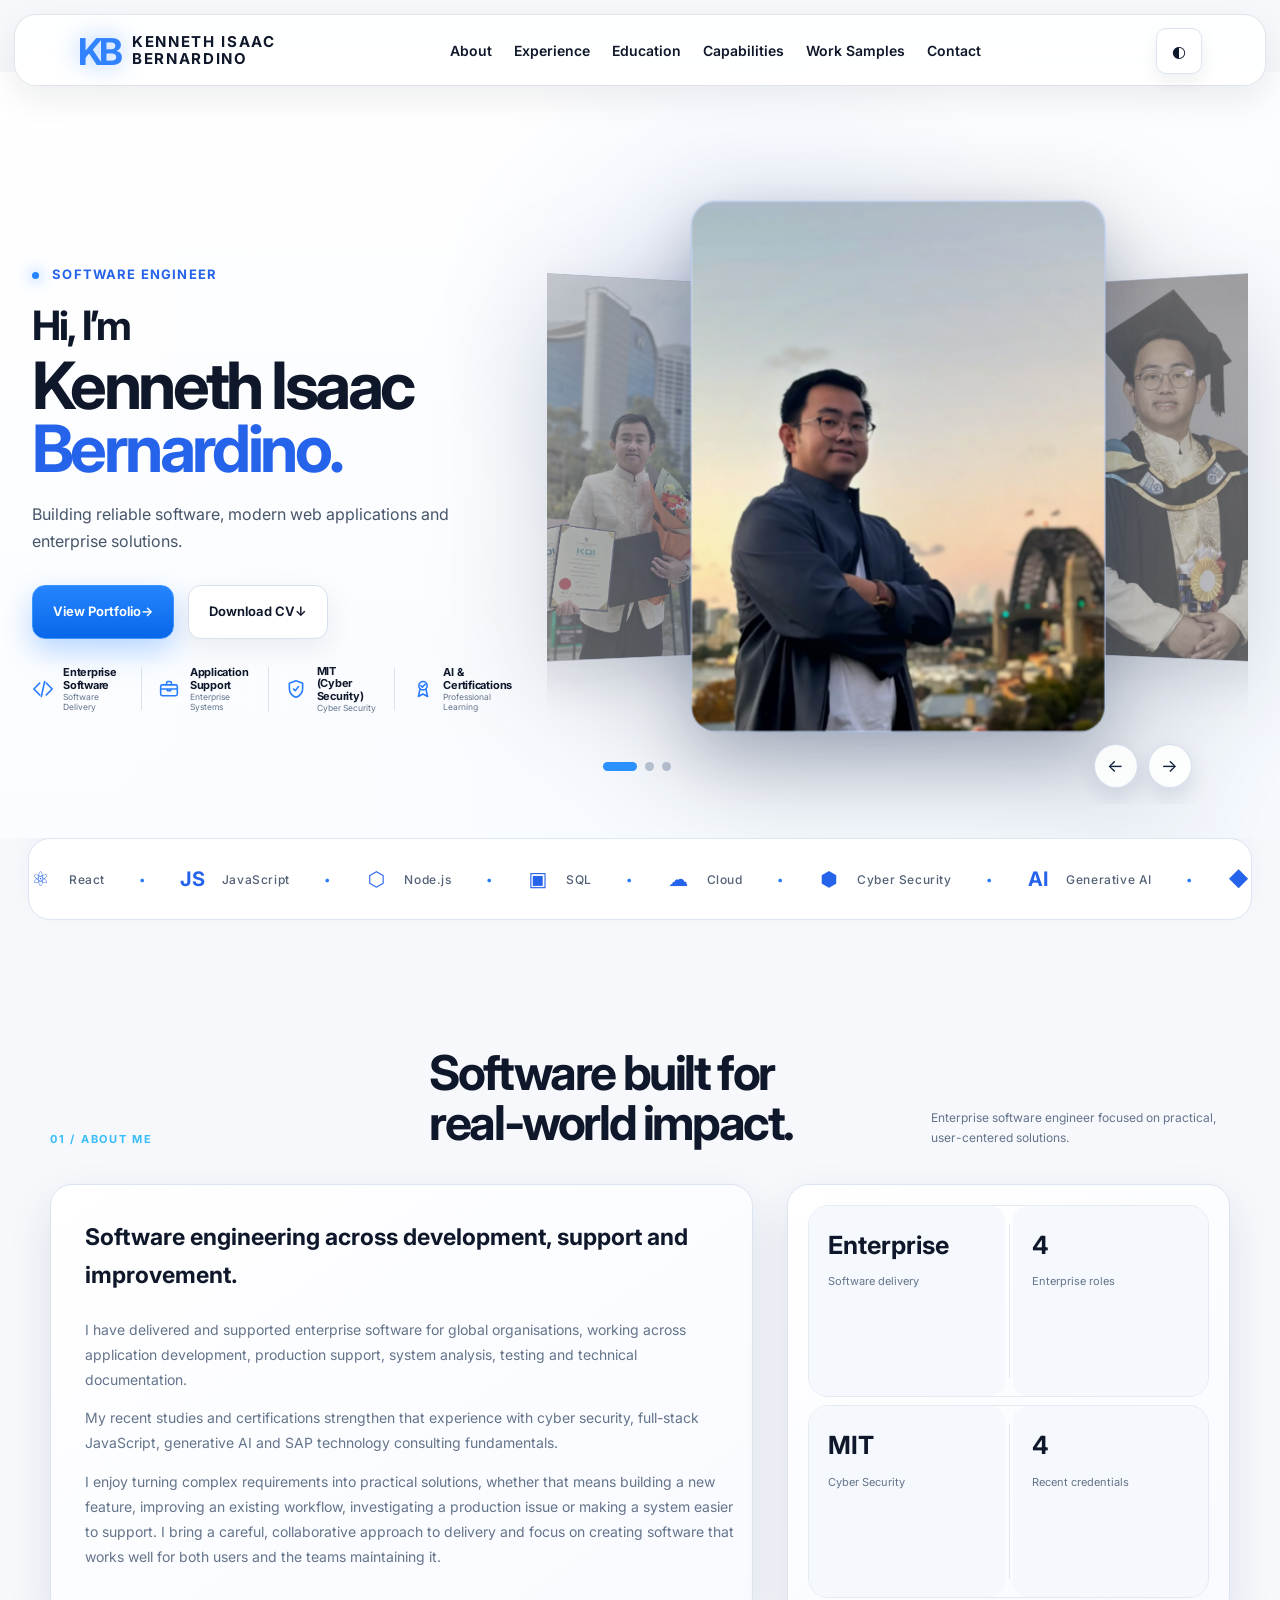
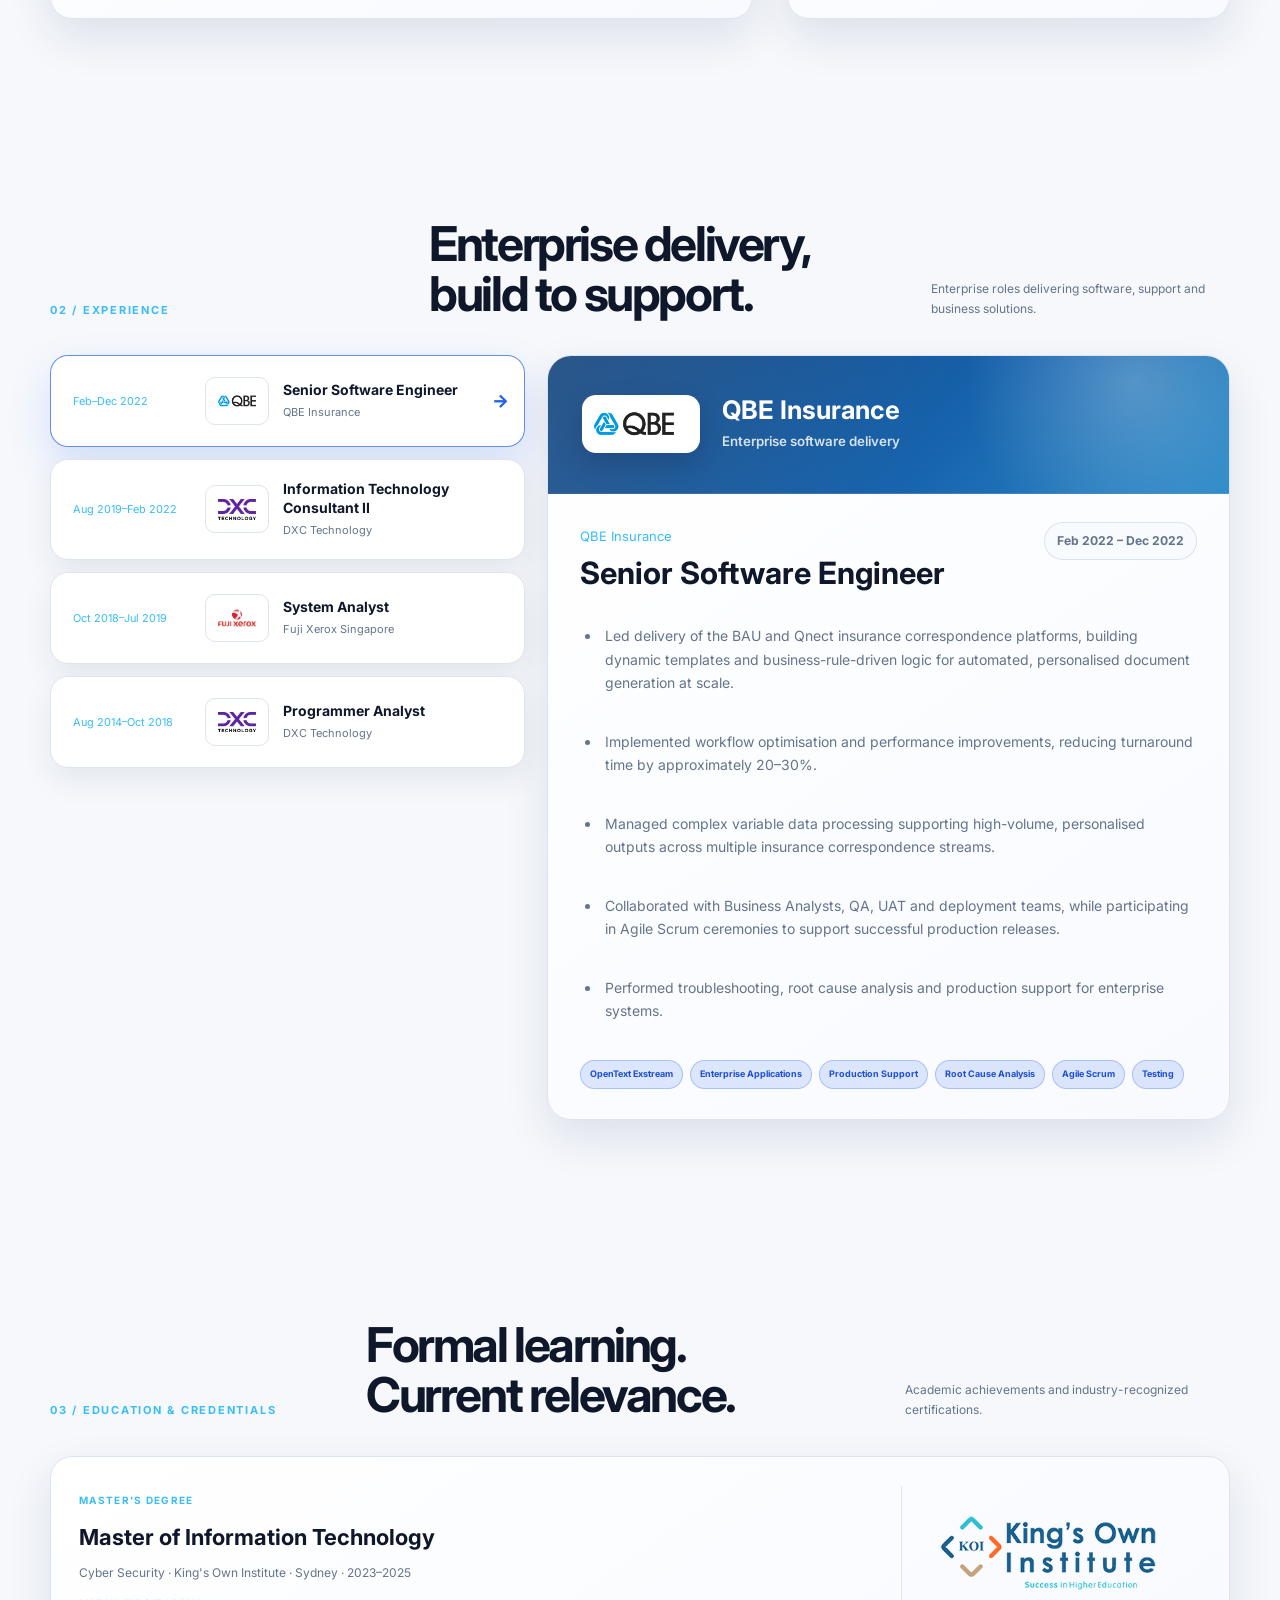
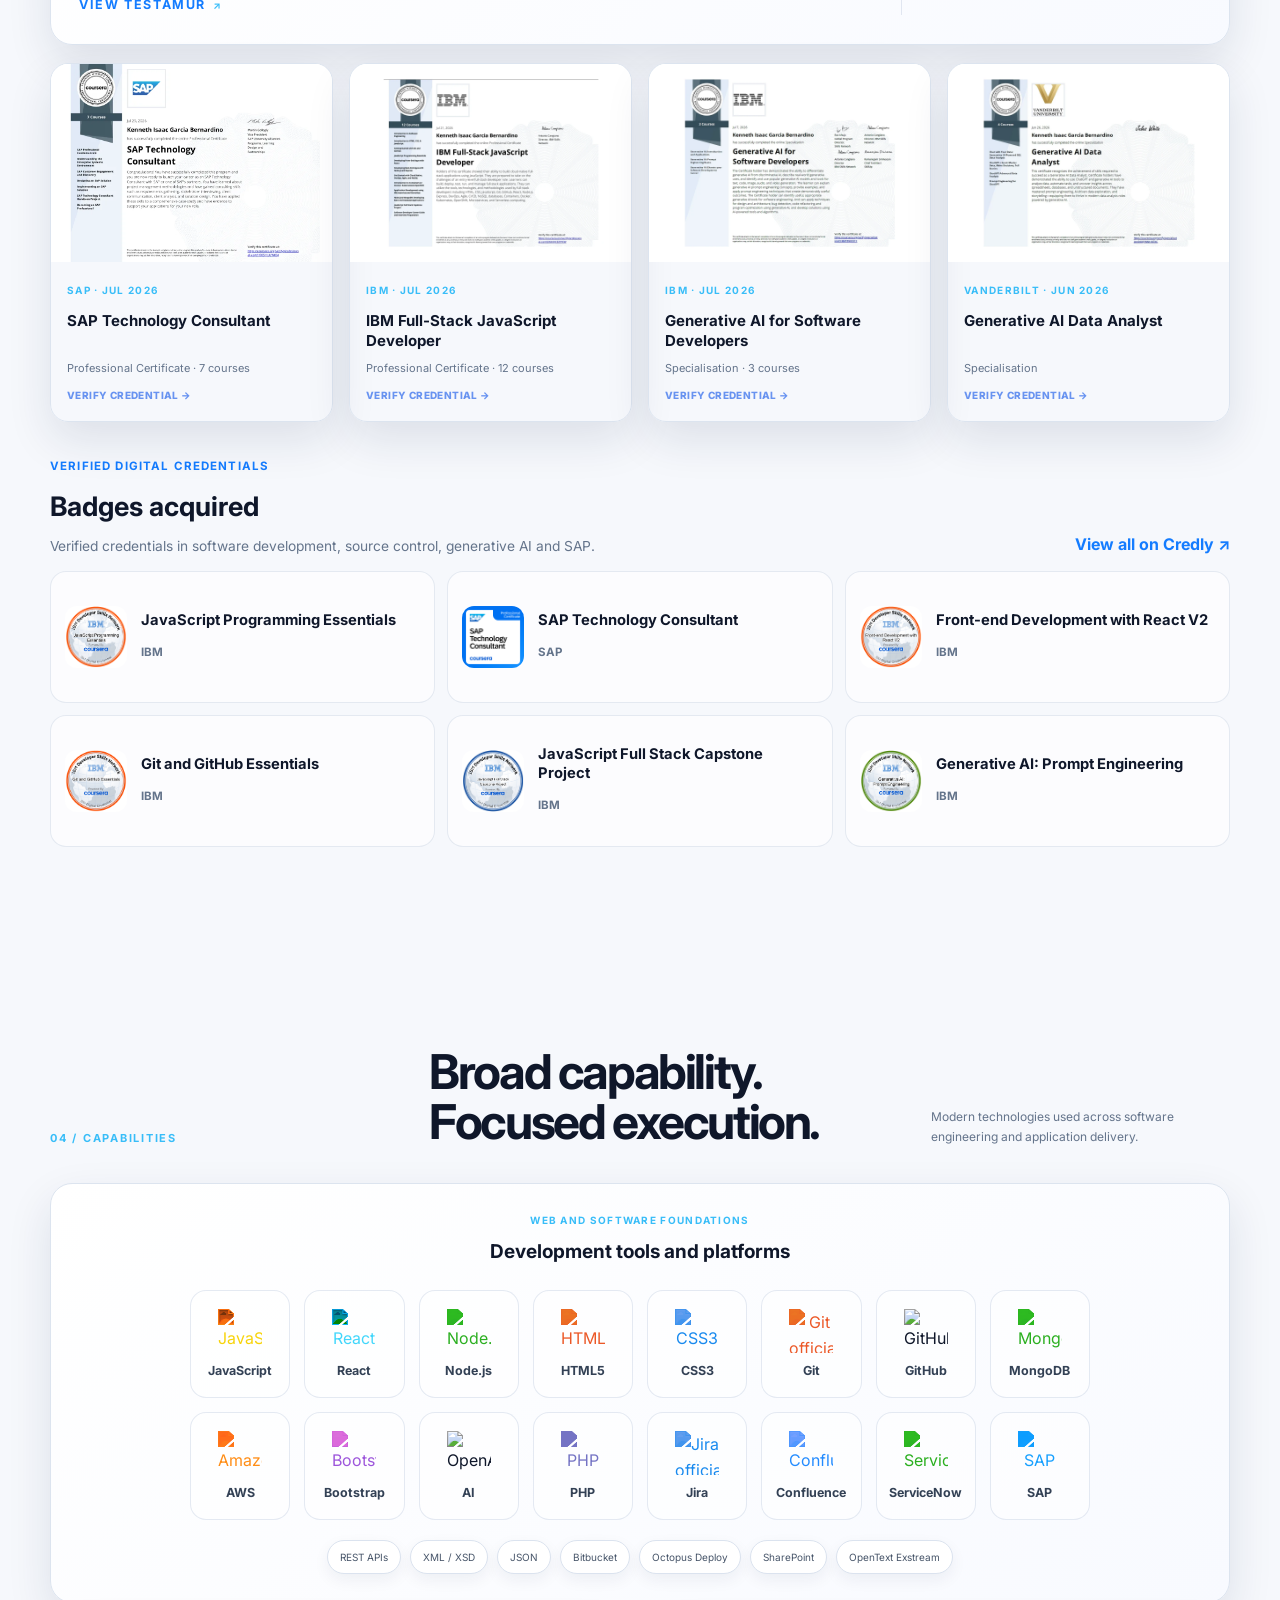
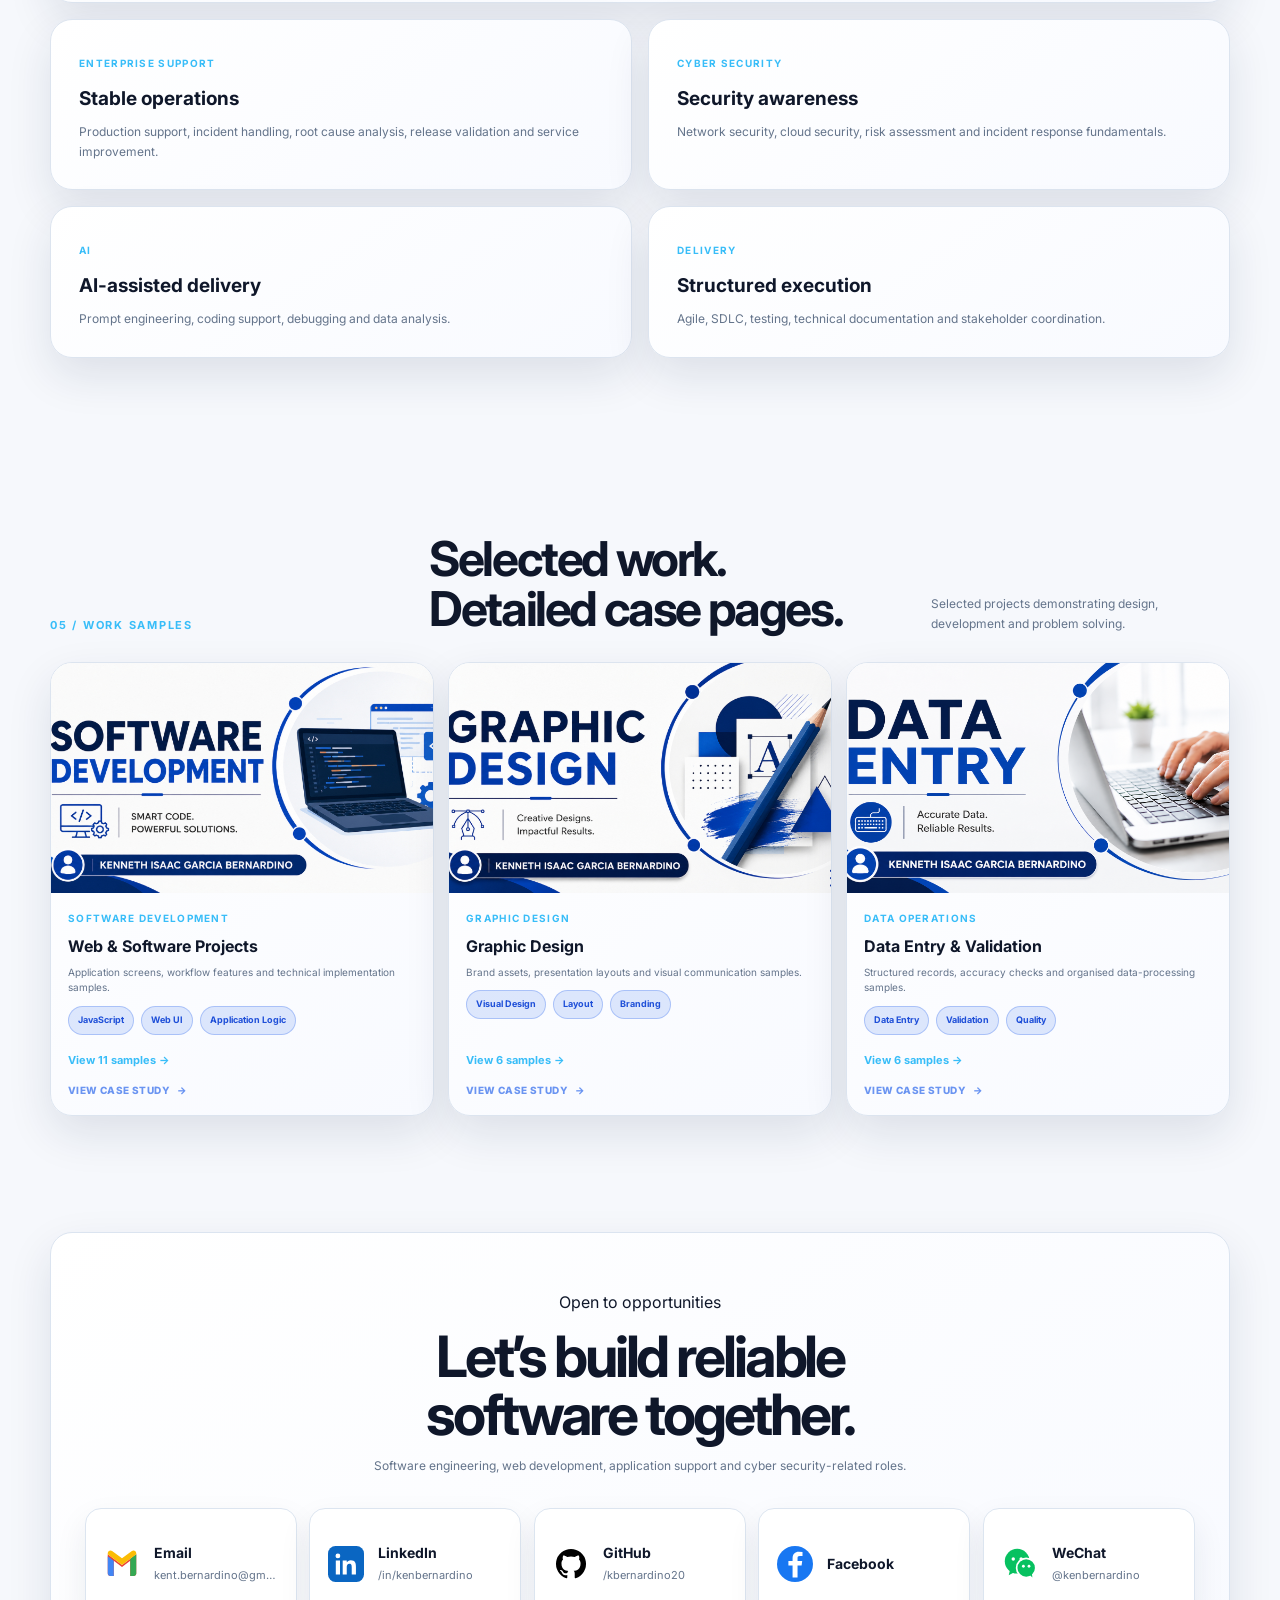
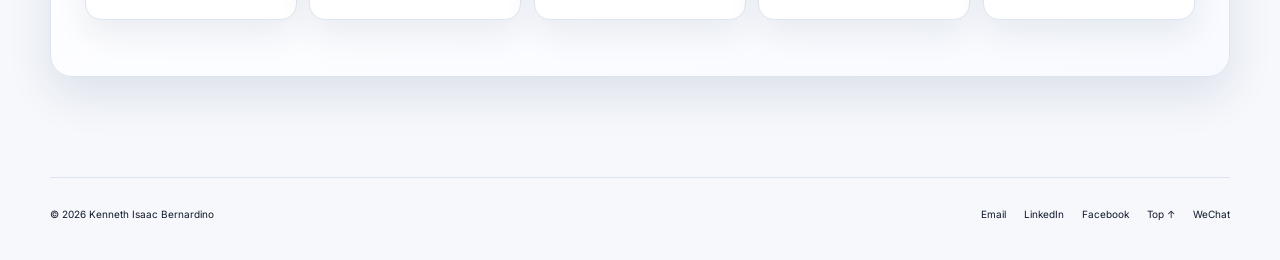
==== commit 302c8836: "Update portfolio" ====
--- a/index.html
+++ b/index.html
@@ -1158,9 +1158,7 @@
         Bernardino.
        </span>
 </h1>
-<p class="intro">
-       I build and support enterprise software solutions with a focus on reliability, performance and real-world impact.
-      </p>
+<p class="intro">Building reliable software, modern web applications and enterprise solutions.</p>
 <div class="actions">
 <a class="btn primary interactive-card" href="#work">
         View Portfolio
@@ -1246,27 +1244,27 @@
 </div>
 </div>
 </div>
-<div aria-label="Professional photo banner carousel" class="hero-collage hero-banner-carousel reveal" data-hero-carousel>
+<div aria-label="Professional photo banner carousel" class="hero-collage hero-banner-carousel reveal" data-hero-carousel="">
 <div class="hero-banner-track">
-<figure class="collage-panel collage-one hero-banner-slide is-active" data-hero-slide>
+<figure class="collage-panel collage-one hero-banner-slide is-active" data-hero-slide="">
 <img alt="Kenneth Bernardino overlooking Sydney Harbour Bridge" fetchpriority="high" src="assets/images/hero/harbour-portrait.webp"/>
 </figure>
-<figure class="collage-panel collage-two hero-banner-slide" data-hero-slide>
+<figure class="collage-panel collage-two hero-banner-slide" data-hero-slide="">
 <img alt="Kenneth Bernardino in graduation attire" src="assets/images/hero/graduation-portrait.webp"/>
 </figure>
-<figure class="collage-panel collage-three hero-banner-slide" data-hero-slide>
+<figure class="collage-panel collage-three hero-banner-slide" data-hero-slide="">
 <img alt="Kenneth Bernardino celebrating graduation in Sydney" src="assets/images/hero/graduation-city.webp"/>
 </figure>
 </div>
 <div aria-label="Photo carousel controls" class="hero-banner-controls">
 <div class="hero-banner-dots" role="tablist">
-<button aria-label="Show professional portrait" aria-selected="true" class="is-active" data-hero-dot type="button"></button>
-<button aria-label="Show graduation portrait" aria-selected="false" data-hero-dot type="button"></button>
-<button aria-label="Show graduation city portrait" aria-selected="false" data-hero-dot type="button"></button>
+<button aria-label="Show professional portrait" aria-selected="true" class="is-active" data-hero-dot="" type="button"></button>
+<button aria-label="Show graduation portrait" aria-selected="false" data-hero-dot="" type="button"></button>
+<button aria-label="Show graduation city portrait" aria-selected="false" data-hero-dot="" type="button"></button>
 </div>
 <div class="hero-banner-arrows">
-<button aria-label="Previous banner photo" data-hero-prev type="button">←</button>
-<button aria-label="Next banner photo" data-hero-next type="button">→</button>
+<button aria-label="Previous banner photo" data-hero-prev="" type="button">←</button>
+<button aria-label="Next banner photo" data-hero-next="" type="button">→</button>
 </div>
 </div>
 </div>
@@ -1418,9 +1416,7 @@
       <br/>
       real-world impact.
      </h2>
-<p>
-      Enterprise experience with a practical approach to software delivery.
-     </p>
+<p>Enterprise software engineer focused on practical, user-centered solutions.</p>
 </div>
 <div class="about-grid">
 <article class="about-main reveal">
@@ -1473,9 +1469,7 @@
       <br/>
       build to support.
      </h2>
-<p>
-      Selected roles showing progression and practical impact.
-     </p>
+<p>Enterprise roles delivering software, support and business solutions.</p>
 </div>
 <div class="experience-grid">
 <div class="experience-list reveal">
@@ -1550,9 +1544,7 @@
       <br/>
       Current relevance.
      </h2>
-<p>
-      Education and verified professional credentials.
-     </p>
+<p>Academic achievements and industry-recognized certifications.</p>
 </div>
 <div aria-controls="degreeDocumentModal" aria-haspopup="dialog" class="education reveal education-document-trigger" data-degree-document="true" role="button" tabindex="0" title="View Master of Information Technology testamur">
 <div>
@@ -1568,9 +1560,9 @@
 <span class="education-view-cue">
        View testamur
        <span aria-hidden="true">↗</span>
-      </span>
-</div>
-<div class="education-logo-wrap" aria-hidden="true">
+</span>
+</div>
+<div aria-hidden="true" class="education-logo-wrap">
 <img alt="" class="education-logo" src="assets/company-logos/koi.png"/>
 </div>
 </div>
@@ -1644,9 +1636,6 @@
 </div>
 </a>
 </div>
-
-
-
 <div class="badges-block badges-compact reveal">
 <div class="badges-heading badges-compact-heading">
 <div>
@@ -1658,7 +1647,6 @@
 View all on Credly <span aria-hidden="true">↗</span>
 </a>
 </div>
-
 <div class="badges-grid badges-grid-compact">
 <button class="badge-card badge-card-compact reveal" data-badge-index="0" type="button">
 <img alt="JavaScript Programming Essentials badge" loading="lazy" src="assets/badges/javascript-programming-essentials.png"/>
@@ -1667,7 +1655,6 @@
 <span>IBM</span>
 </div>
 </button>
-
 <button class="badge-card badge-card-compact reveal" data-badge-index="1" type="button">
 <img alt="SAP Technology Consultant badge" loading="lazy" src="assets/badges/sap-technology-consultant.png"/>
 <div>
@@ -1675,7 +1662,6 @@
 <span>SAP</span>
 </div>
 </button>
-
 <button class="badge-card badge-card-compact reveal" data-badge-index="2" type="button">
 <img alt="Front-end Development with React V2 badge" loading="lazy" src="assets/badges/front-end-development-react-v2.png"/>
 <div>
@@ -1683,7 +1669,6 @@
 <span>IBM</span>
 </div>
 </button>
-
 <button class="badge-card badge-card-compact reveal" data-badge-index="3" type="button">
 <img alt="Git and GitHub Essentials badge" loading="lazy" src="assets/badges/git-github-essentials.png"/>
 <div>
@@ -1691,7 +1676,6 @@
 <span>IBM</span>
 </div>
 </button>
-
 <button class="badge-card badge-card-compact reveal" data-badge-index="4" type="button">
 <img alt="JavaScript Full Stack Capstone Project badge" loading="lazy" src="assets/badges/javascript-full-stack-capstone.png"/>
 <div>
@@ -1699,7 +1683,6 @@
 <span>IBM</span>
 </div>
 </button>
-
 <button class="badge-card badge-card-compact reveal" data-badge-index="5" type="button">
 <img alt="Generative AI: Prompt Engineering badge" loading="lazy" src="assets/badges/generative-ai-prompt-engineering.png"/>
 <div>
@@ -1709,7 +1692,6 @@
 </button>
 </div>
 </div>
-
 </section>
 <section class="section container" id="skills">
 <div class="section-head reveal">
@@ -1721,9 +1703,7 @@
       <br/>
       Focused execution.
      </h2>
-<p>
-      Core tools and strengths used across development and support.
-     </p>
+<p>Modern technologies used across software engineering and application delivery.</p>
 </div>
 <div class="bento">
 <article class="bento-card wide reveal foundations-card">
@@ -1865,9 +1845,7 @@
       <br/>
       Detailed case pages.
      </h2>
-<p>
-      Each sample includes screenshots, process and skills demonstrated.
-     </p>
+<p>Selected projects demonstrating design, development and problem solving.</p>
 </div>
 <div class="projects projects-centered">
 <a class="project reveal interactive-card" href="work-samples/software-development.html">
@@ -2069,13 +2047,10 @@
 <a aria-label="Back to top" class="back-to-top" href="#top" id="backToTop">
    ↑
   </a>
-
-
-
-<div class="badge-modal" hidden id="badgeModal">
-<div class="badge-modal-backdrop" data-badge-close></div>
+<div class="badge-modal" hidden="" id="badgeModal">
+<div class="badge-modal-backdrop" data-badge-close=""></div>
 <section aria-labelledby="badgeModalTitle" aria-modal="true" class="badge-modal-dialog" role="dialog">
-<button aria-label="Close badge details" class="badge-modal-x" data-badge-close type="button">×</button>
+<button aria-label="Close badge details" class="badge-modal-x" data-badge-close="" type="button">×</button>
 <div class="badge-modal-media">
 <img alt="" id="badgeModalImage" src=""/>
 </div>
@@ -2084,21 +2059,20 @@
 <h3 id="badgeModalTitle"></h3>
 <p class="badge-modal-type" id="badgeModalType"></p>
 <p class="badge-modal-description" id="badgeModalDescription"></p>
-<div class="badge-modal-skills" id="badgeModalSkills" aria-label="Skills demonstrated"></div>
+<div aria-label="Skills demonstrated" class="badge-modal-skills" id="badgeModalSkills"></div>
 <div class="badge-modal-actions">
 <a class="badge-modal-credly" href="https://www.credly.com/users/kennethbernardino/badges/credly" rel="noopener" target="_blank">
 See more on Credly <span aria-hidden="true">↗</span>
 </a>
-<button class="badge-modal-close-button" data-badge-close type="button">Close</button>
+<button class="badge-modal-close-button" data-badge-close="" type="button">Close</button>
 </div>
 </div>
 </section>
 </div>
-
-<div class="degree-document-modal" hidden id="degreeDocumentModal">
-<div class="degree-document-backdrop" data-degree-close></div>
+<div class="degree-document-modal" hidden="" id="degreeDocumentModal">
+<div class="degree-document-backdrop" data-degree-close=""></div>
 <section aria-labelledby="degreeDocumentTitle" aria-modal="true" class="degree-document-dialog" role="dialog">
-<button aria-label="Close degree document" class="degree-document-x" data-degree-close type="button">×</button>
+<button aria-label="Close degree document" class="degree-document-x" data-degree-close="" type="button">×</button>
 <header class="degree-document-header">
 <div>
 <span>King's Own Institute · 2025</span>
@@ -2117,7 +2091,6 @@
 </div>
 </section>
 </div>
-
 <div class="certificate-modal" hidden="" id="certificateModal">
 <div class="certificate-modal-backdrop" data-certificate-close=""></div>
 <section aria-labelledby="certificateModalTitle" aria-modal="true" class="certificate-modal-dialog" role="dialog">
@@ -2257,8 +2230,6 @@
  });
 });
 </script>
-
-
 <script>
 document.addEventListener('DOMContentLoaded', () => {
  const badgeData = [
@@ -2337,6 +2308,5 @@
  });
 });
 </script>
-
 </body>
-</html>
+</html>
--- a/css/style.css
+++ b/css/style.css
@@ -5071,3 +5071,188 @@
   background: rgba(8,20,39,.9) !important;
   color: #78b8ff !important;
 }
+
+/* === Compact case metadata bar: unified subpage layout === */
+.case-page-redesign .case-intro.case-intro-redesign{
+  display:block;
+  width:100%;
+  margin:0;
+  padding:0;
+  background:transparent;
+  border-top:1px solid #e2e8f0;
+  border-bottom:1px solid #e2e8f0;
+  border-radius:0;
+  box-shadow:none;
+  overflow:visible;
+}
+
+.case-page-redesign .case-intro.case-intro-redesign .case-meta.case-meta-redesign{
+  display:grid;
+  grid-template-columns:repeat(4,minmax(0,1fr));
+  align-items:stretch;
+  gap:0;
+  width:100%;
+  margin:0;
+  padding:0;
+  background:transparent;
+  border:0;
+  border-radius:0;
+  box-shadow:none;
+}
+
+.case-page-redesign .case-intro.case-intro-redesign .case-meta-item{
+  display:flex;
+  flex-direction:row;
+  align-items:center;
+  justify-content:flex-start;
+  gap:12px;
+  min-width:0;
+  min-height:0;
+  margin:0;
+  padding:18px 24px;
+  background:transparent;
+  border:0;
+  border-right:1px solid #e2e8f0;
+  border-radius:0;
+  box-shadow:none;
+  transform:none;
+}
+
+.case-page-redesign .case-intro.case-intro-redesign .case-meta-item:first-child{
+  padding-left:0;
+}
+
+.case-page-redesign .case-intro.case-intro-redesign .case-meta-item:last-child{
+  padding-right:0;
+  border-right:0;
+}
+
+.case-page-redesign .case-intro.case-intro-redesign .case-meta-item > i{
+  position:static;
+  flex:0 0 24px;
+  width:24px;
+  height:auto;
+  margin:0;
+  padding:0;
+  color:#2563eb;
+  background:transparent;
+  border:0;
+  border-radius:0;
+  box-shadow:none;
+  font-size:18px;
+  line-height:1;
+  text-align:center;
+  transform:none;
+}
+
+.case-page-redesign .case-intro.case-intro-redesign .case-meta-content{
+  display:flex;
+  flex-direction:column;
+  align-items:flex-start;
+  justify-content:center;
+  gap:2px;
+  min-width:0;
+  margin:0;
+  padding:0;
+  background:transparent;
+  border:0;
+  border-radius:0;
+  box-shadow:none;
+}
+
+.case-page-redesign .case-intro.case-intro-redesign .case-meta-content strong{
+  display:block;
+  margin:0;
+  padding:0;
+  color:#111827;
+  font-family:Inter,sans-serif;
+  font-size:13px;
+  font-weight:700;
+  line-height:1.2;
+  letter-spacing:0;
+  text-transform:none;
+}
+
+.case-page-redesign .case-intro.case-intro-redesign .case-meta-content span{
+  display:block;
+  margin:0;
+  padding:0;
+  color:#7b8794;
+  font-family:Inter,sans-serif;
+  font-size:9px;
+  font-weight:500;
+  line-height:1.25;
+  letter-spacing:0;
+  text-transform:none;
+}
+
+.case-page-redesign.theme-dark .case-intro.case-intro-redesign{
+  border-color:rgba(255,255,255,.12);
+}
+
+.case-page-redesign.theme-dark .case-intro.case-intro-redesign .case-meta-item{
+  border-color:rgba(255,255,255,.12);
+}
+
+.case-page-redesign.theme-dark .case-intro.case-intro-redesign .case-meta-content strong{
+  color:#f8fafc;
+}
+
+.case-page-redesign.theme-dark .case-intro.case-intro-redesign .case-meta-content span{
+  color:#94a3b8;
+}
+
+@media(max-width:900px){
+  .case-page-redesign .case-intro.case-intro-redesign .case-meta.case-meta-redesign{
+    grid-template-columns:repeat(2,minmax(0,1fr));
+  }
+
+  .case-page-redesign .case-intro.case-intro-redesign .case-meta-item{
+    padding:16px 18px;
+    border-bottom:1px solid #e2e8f0;
+  }
+
+  .case-page-redesign .case-intro.case-intro-redesign .case-meta-item:nth-child(2){
+    border-right:0;
+  }
+
+  .case-page-redesign .case-intro.case-intro-redesign .case-meta-item:nth-child(3),
+  .case-page-redesign .case-intro.case-intro-redesign .case-meta-item:nth-child(4){
+    border-bottom:0;
+  }
+
+  .case-page-redesign .case-intro.case-intro-redesign .case-meta-item:first-child{
+    padding-left:18px;
+  }
+
+  .case-page-redesign .case-intro.case-intro-redesign .case-meta-item:last-child{
+    padding-right:18px;
+  }
+}
+
+@media(max-width:560px){
+  .case-page-redesign .case-intro.case-intro-redesign .case-meta.case-meta-redesign{
+    display:flex;
+    flex-wrap:nowrap;
+    overflow-x:auto;
+    scrollbar-width:none;
+  }
+
+  .case-page-redesign .case-intro.case-intro-redesign .case-meta.case-meta-redesign::-webkit-scrollbar{
+    display:none;
+  }
+
+  .case-page-redesign .case-intro.case-intro-redesign .case-meta-item,
+  .case-page-redesign .case-intro.case-intro-redesign .case-meta-item:first-child,
+  .case-page-redesign .case-intro.case-intro-redesign .case-meta-item:last-child{
+    flex:0 0 225px;
+    padding:16px 18px;
+    border-right:1px solid #e2e8f0;
+    border-bottom:0;
+  }
+
+  .case-page-redesign .case-intro.case-intro-redesign .case-meta-item:last-child{
+    border-right:0;
+  }
+}
+/* === End compact case metadata bar === */
